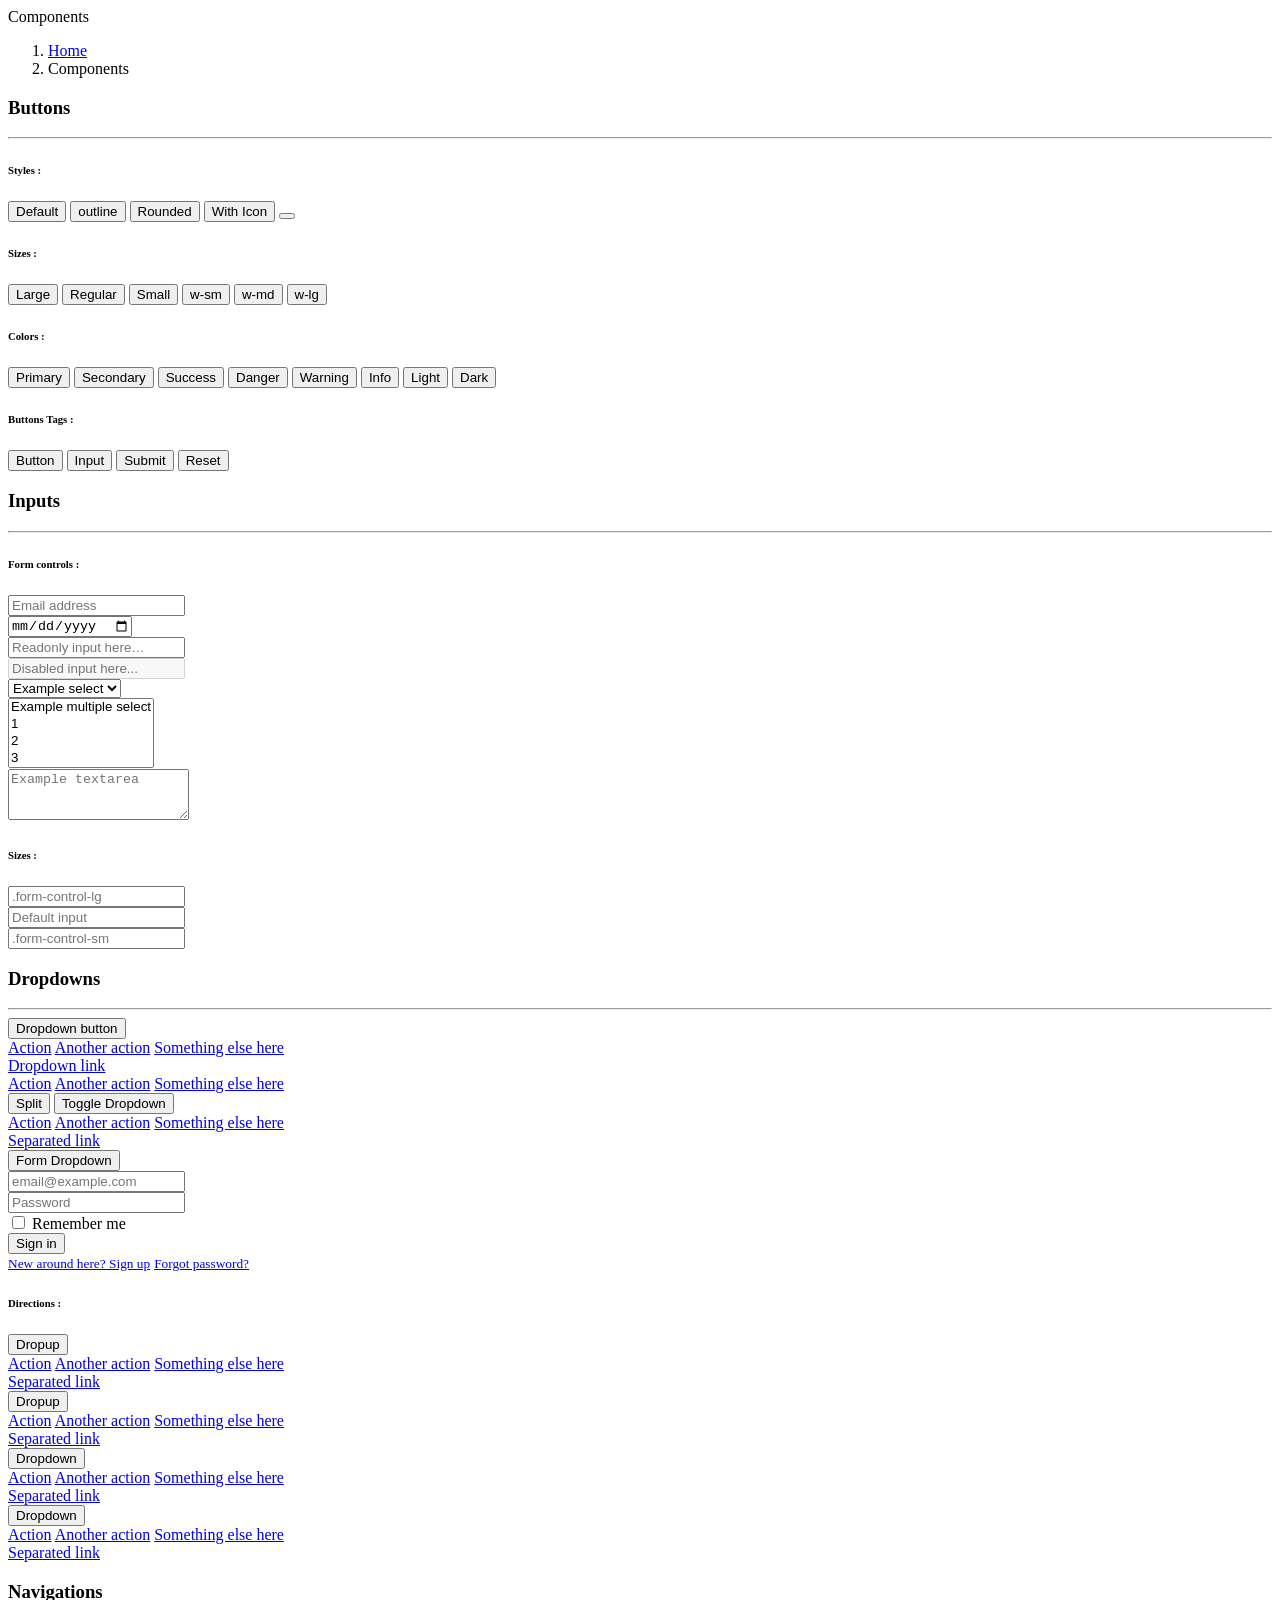
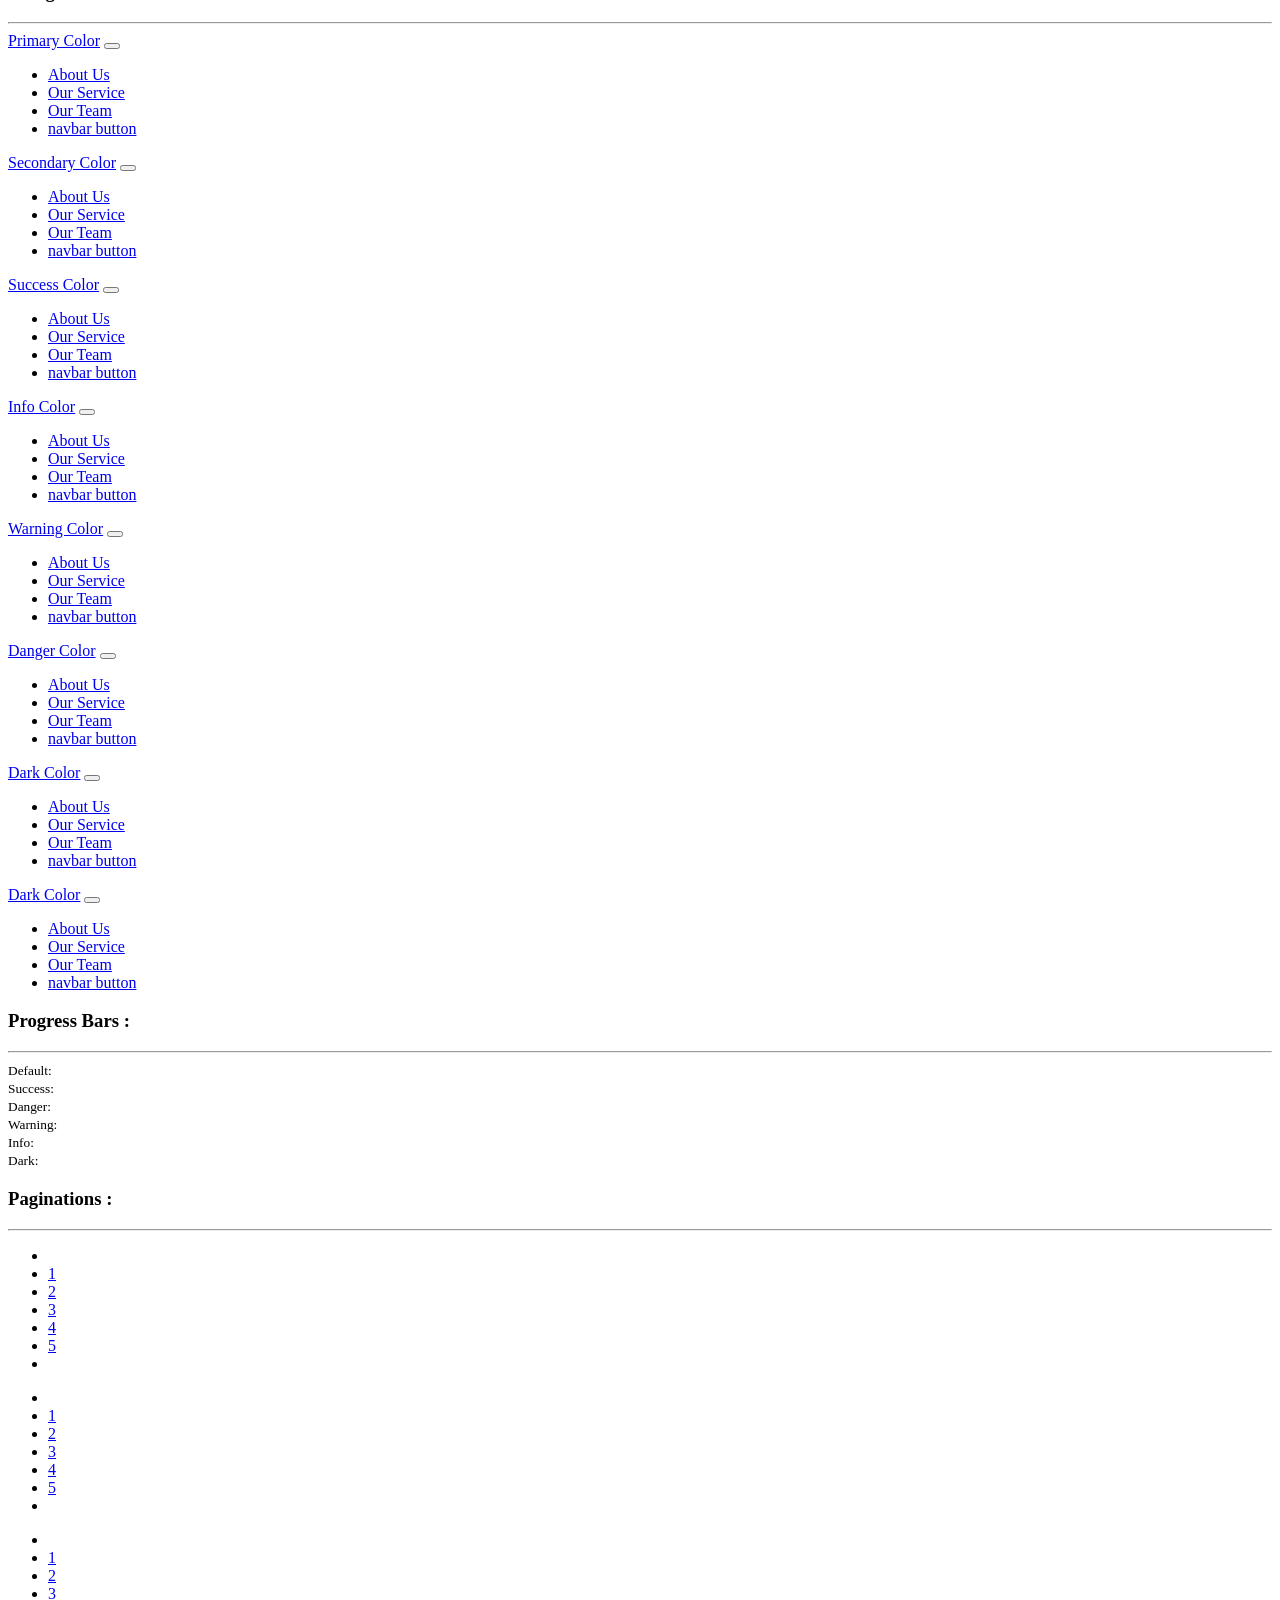
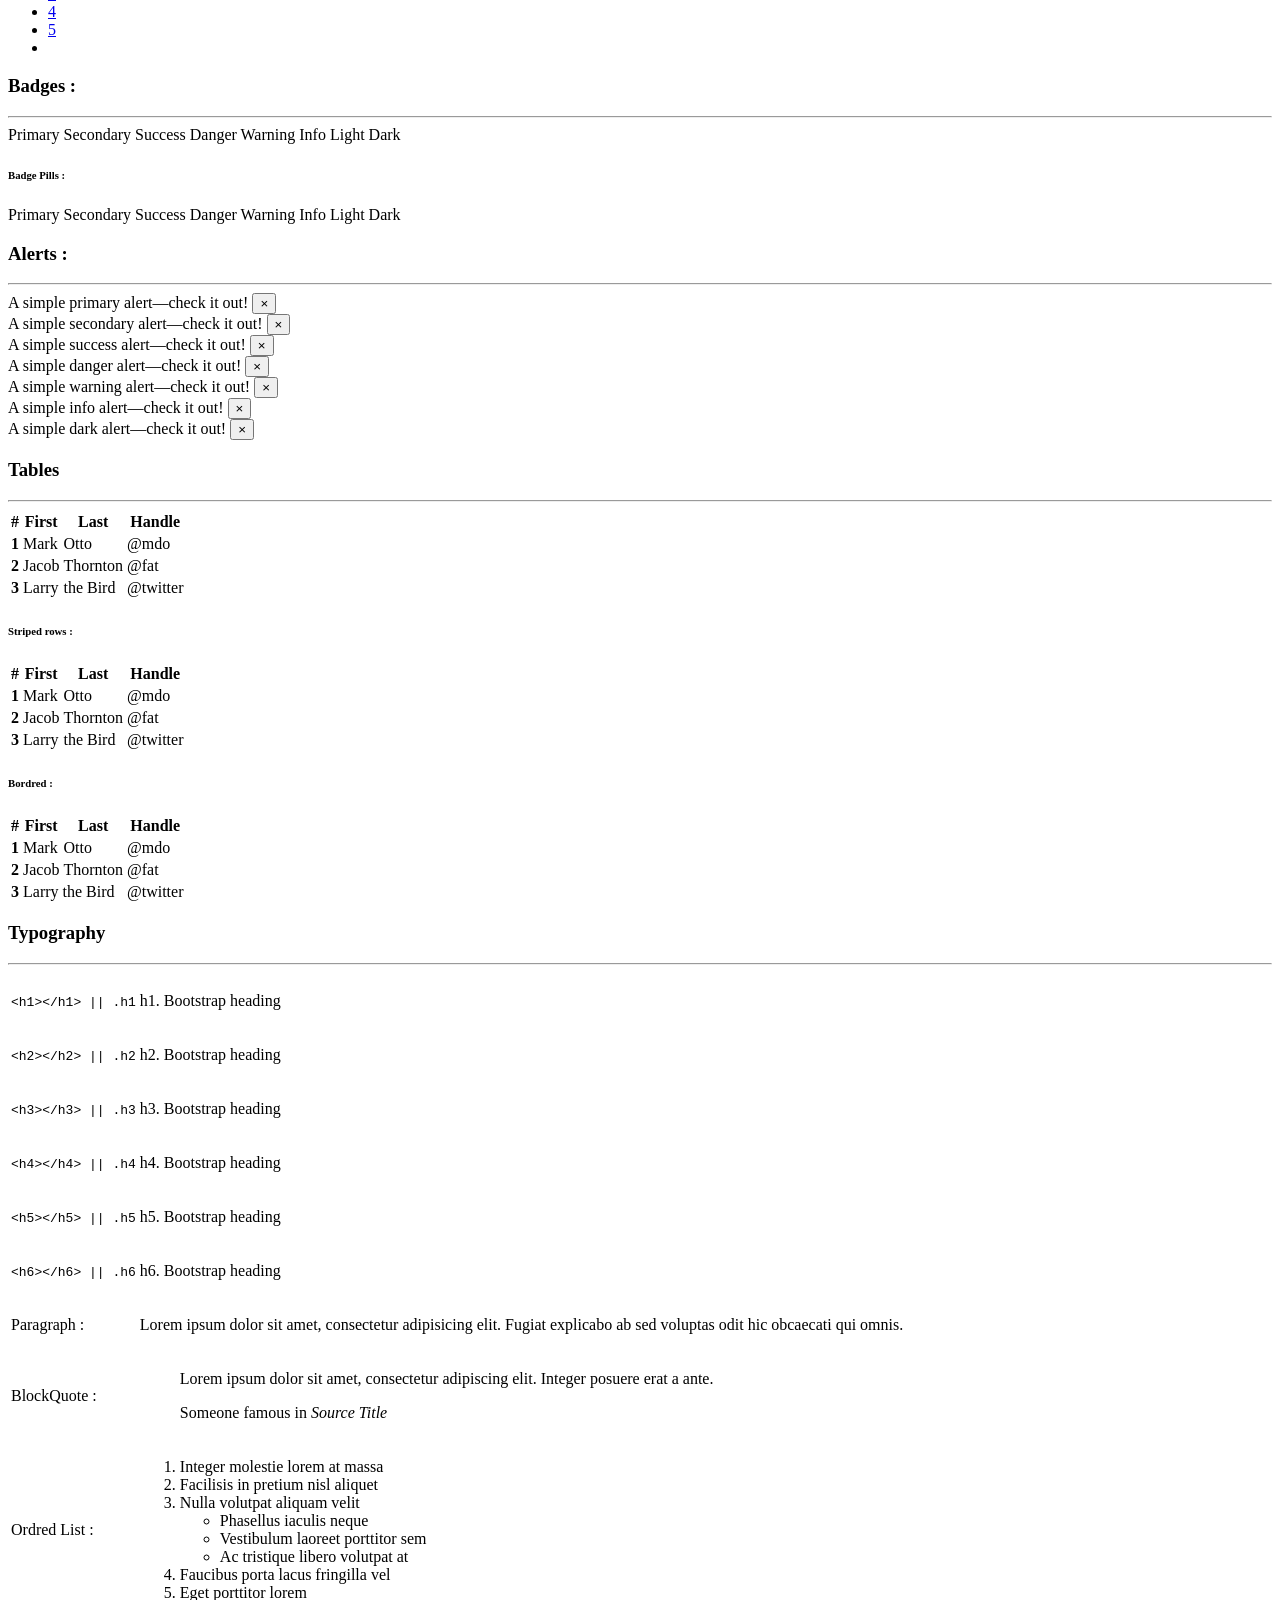
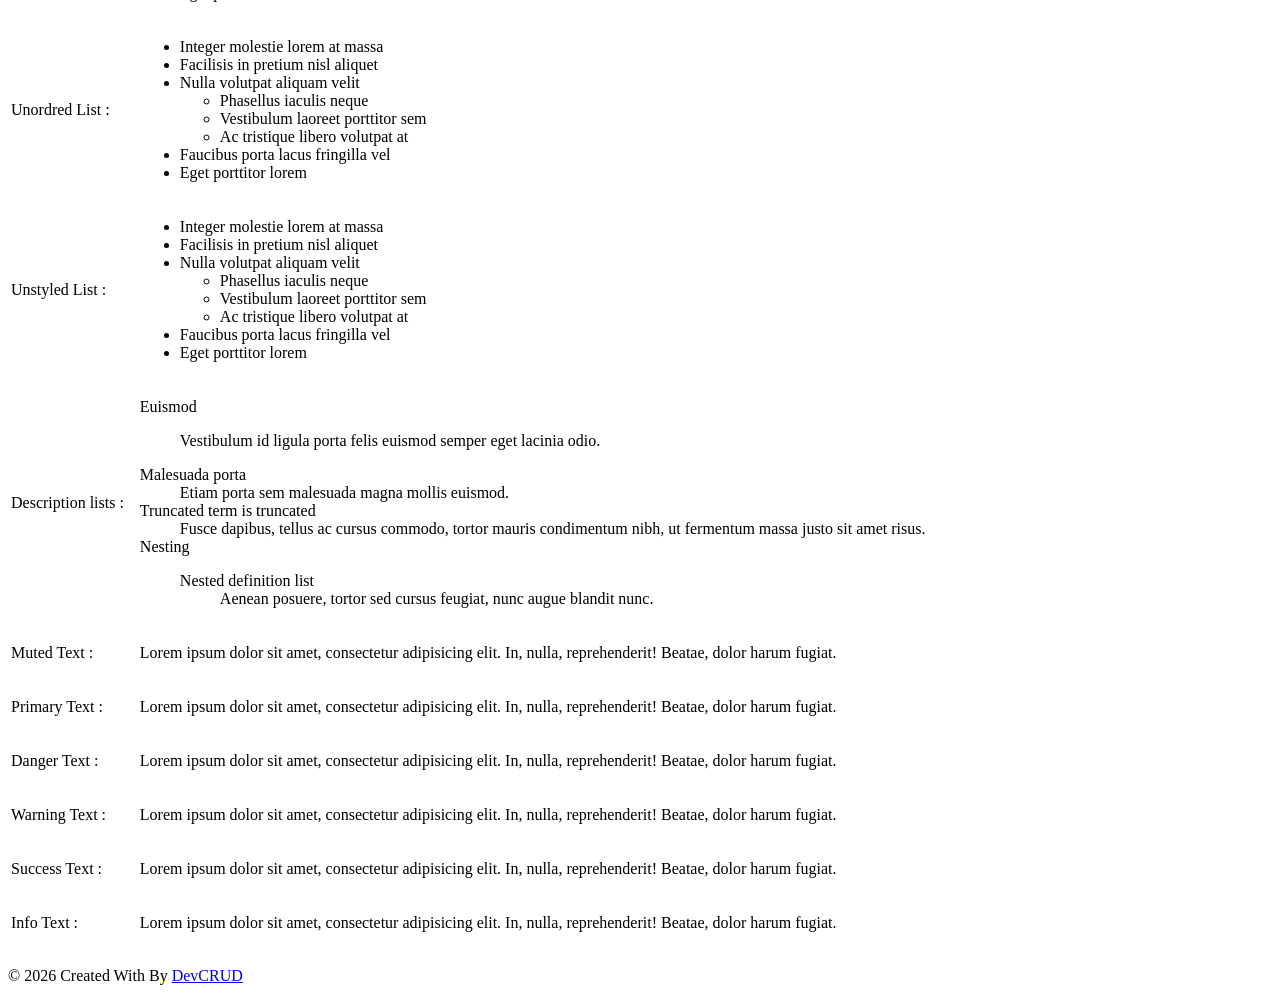
==== components.html @ 4029990a "Add files via upload" ====
<!DOCTYPE html>
<html lang="en">
<head>
   <meta charset="utf-8">
   <meta name="viewport" content="width=device-width, initial-scale=1, shrink-to-fit=no">
   <meta name="description" content="Start your development with JohnDoe landing page.">
   <meta name="author" content="Devcrud">
   <title>JohnDoe Landing page | Components</title>
   <link rel="icon" href="assets/imgs/favicon.png" type="image/png">
   <!-- font icons -->
   <link rel="stylesheet" href="assets/vendors/themify-icons/css/themify-icons.css">
   <!-- Bootstrap + Steller  -->
   <link rel="stylesheet" href="assets/css/johndoe.css">
</head>
<body>

   <!-- Page Header -->
   <header class="header header-mini"> 
      <div class="header-title">Components</div> 
      <nav aria-label="breadcrumb">
         <ol class="breadcrumb">
            <li class="breadcrumb-item"><a href="/">Home</a></li>
            <li class="breadcrumb-item active" aria-current="page">Components</li>
         </ol>
      </nav>
   </header> <!-- End Of Page Header -->

   <!-- main content -->
   <div class="container">

      <!-- Buttons -->
      <h3 class="mt-5">Buttons</h3>
      <hr>
      <h6 class="section-secondary-title">Styles :</h6>
      <button class="btn btn-primary">Default</button>
      <button class="btn btn-outline-primary">outline</button>
      <button class="btn btn-primary rounded">Rounded</button>
      <button class="btn btn-primary rounded"><i class="ti-thumb-up pr-1"></i> With Icon</button>
      <button class="btn btn-primary circle"><i class="ti-heart"></i></button>

      <h6 class="section-secondary-title mt-5">Sizes :</h6>
      <button class="btn btn-primary btn-lg">Large</button>
      <button class="btn btn-primary ">Regular</button>
      <button class="btn btn-primary btn-sm">Small</button>
      <button class="btn btn-primary w-sm ml-3">w-sm</button>
      <button class="btn btn-primary w-md">w-md</button>
      <button class="btn btn-primary w-lg">w-lg</button>

      <h6 class="section-secondary-title mt-5">Colors :</h6>          
      <button type="button" class="btn btn-primary">Primary</button>
      <button type="button" class="btn btn-secondary">Secondary</button>
      <button type="button" class="btn btn-success">Success</button>
      <button type="button" class="btn btn-danger">Danger</button>
      <button type="button" class="btn btn-warning">Warning</button>
      <button type="button" class="btn btn-info">Info</button>
      <button type="button" class="btn btn-light">Light</button>
      <button type="button" class="btn btn-dark">Dark</button>

      <h6 class="section-secondary-title mt-5">Buttons Tags :</h6>
      <button class="btn btn-primary" type="submit">Button</button>
      <input class="btn btn-primary" type="button" value="Input">
      <input class="btn btn-primary" type="submit" value="Submit">
      <input class="btn btn-primary" type="reset" value="Reset">
      
      <!-- devider -->
      <div class="py-5"></div>

      <!-- Inputs -->
      <h3>Inputs</h3>
      <hr>
      <div class="row mt-5">
         <div class="col-md-6">
            <h6 class="section-secondary-title">Form controls :</h6>        
            <div class="form-group">
               <input type="email" class="form-control" id="exampleFormControlInput1" placeholder="Email address">
            </div>
            <div class="form-group">
               <input type="date" class="form-control" id="exampleFormControlInput1" placeholder="Date">
            </div>
            <div class="form-group">
               <input class="form-control" type="text" placeholder="Readonly input here…" readonly>
            </div>
            <div class="form-group">
               <input class="form-control" id="disabledInput" type="text" placeholder="Disabled input here..." disabled>
            </div>
            <div class="form-group">
               <select class="form-control" id="exampleFormControlSelect1">
                  <option>Example select</option>
                  <option>1</option>
                  <option>2</option>
                  <option>3</option>
                  <option>4</option>
                  <option>5</option>
               </select>
            </div>
            <div class="form-group">
               <select multiple class="form-control" id="exampleFormControlSelect2">
                  <option>Example multiple select</option>
                  <option>1</option>
                  <option>2</option>
                  <option>3</option>
                  <option>4</option>
                  <option>5</option>
               </select>
            </div>
            <div class="form-group">
               <textarea class="form-control" id="exampleFormControlTextarea1" rows="3" placeholder="Example textarea"></textarea>
            </div>
         </div>
         <div class="col-md-6">
            <h6 class="section-secondary-title">Sizes :</h6>    
            <div class="form-group">
               <input class="form-control form-control-lg" type="text" placeholder=".form-control-lg">             
            </div>
            <div class="form-group">
               <input class="form-control" type="text" placeholder="Default input">
            </div>
            <div class="form-group">
               <input class="form-control form-control-sm" type="text" placeholder=".form-control-sm"> 
            </div>
         </div>
      </div> <!-- end of inputs -->   

      <!-- devider -->
      <div class="py-5"></div>             

      <!-- Dropdowns -->
      <h3 class="components-section-title font-weight-normal">Dropdowns</h3>
      <hr>
      <div class="dropdown d-inline-block">
         <button class="btn btn-outline-secondary dropdown-toggle" type="button" id="dropdownMenuButton" data-toggle="dropdown" aria-haspopup="true" aria-expanded="false">
         Dropdown button
         </button>
         <div class="dropdown-menu" aria-labelledby="dropdownMenuButton">
         <a class="dropdown-item" href="#">Action</a>
         <a class="dropdown-item" href="#">Another action</a>
         <a class="dropdown-item" href="#">Something else here</a>
         </div>
      </div>
      <div class="dropdown d-inline-block">
         <a class="btn btn-outline-secondary dropdown-toggle" href="#" role="button" id="dropdownMenuLink" data-toggle="dropdown" aria-haspopup="true" aria-expanded="false">
            Dropdown link
         </a>
         <div class="dropdown-menu" aria-labelledby="dropdownMenuLink">
            <a class="dropdown-item" href="#">Action</a>
            <a class="dropdown-item" href="#">Another action</a>
            <a class="dropdown-item" href="#">Something else here</a>
         </div>
      </div>
      <div class="btn-group">
         <button type="button" class="btn btn-outline-secondary">Split</button>
         <button type="button" class="btn btn-outline-secondary dropdown-toggle dropdown-toggle-split" data-toggle="dropdown" aria-haspopup="true" aria-expanded="false">
         <span class="sr-only">Toggle Dropdown</span>
         </button>
         <div class="dropdown-menu">
            <a class="dropdown-item" href="#">Action</a>
            <a class="dropdown-item" href="#">Another action</a>
            <a class="dropdown-item" href="#">Something else here</a>
            <div class="dropdown-divider"></div>
            <a class="dropdown-item" href="#">Separated link</a>
         </div>
      </div>
      <div class="btn-group">
         <button class="btn btn-outline-secondary dropdown-toggle" type="button" id="dropdownMenuButton" data-toggle="dropdown" aria-haspopup="true" aria-expanded="false">
            Form Dropdown
         </button>
         <div class="dropdown-menu form">
            <form class="px-4 py-3">
               <div class="form-group">
                  <input type="email" class="form-control" id="exampleDropdownFormEmail1" placeholder="email@example.com">
               </div>
               <div class="form-group">
                  <input type="password" class="form-control" id="exampleDropdownFormPassword1" placeholder="Password">
               </div>
               <div class="form-check mb-3">
                  <input type="checkbox" class="form-check-input" id="dropdownCheck">
                  <label class="form-check-label" for="dropdownCheck">
                     Remember me
                  </label>
               </div>
               <button type="submit" class="btn btn-primary btn-block">Sign in</button>
            </form>
            <div class="dropdown-divider"></div>
            <a class="dropdown-item" href="#"><small>New around here? Sign up</small></a>
            <a class="dropdown-item" href="#"><small>Forgot password?</small></a>
         </div>
      </div>       
      <h6 class="section-secondary-title mt-5">Directions :</h6>  
      <div class="btn-group dropup">
         <button type="button" class="btn btn-outline-secondary dropdown-toggle" data-toggle="dropdown" aria-haspopup="true" aria-expanded="false">
            Dropup
         </button>
         <div class="dropdown-menu">
            <a class="dropdown-item" href="#">Action</a>
            <a class="dropdown-item" href="#">Another action</a>
            <a class="dropdown-item" href="#">Something else here</a>
            <div class="dropdown-divider"></div>
            <a class="dropdown-item" href="#">Separated link</a>
         </div>
      </div>
      <div class="btn-group dropright">
         <button type="button" class="btn btn-outline-secondary dropdown-toggle" data-toggle="dropdown" aria-haspopup="true" aria-expanded="false">
            Dropup
         </button>
         <div class="dropdown-menu">
            <a class="dropdown-item" href="#">Action</a>
            <a class="dropdown-item" href="#">Another action</a>
            <a class="dropdown-item" href="#">Something else here</a>
            <div class="dropdown-divider"></div>
            <a class="dropdown-item" href="#">Separated link</a>
         </div>
      </div>
      <div class="btn-group">
         <button type="button" class="btn btn-outline-secondary dropdown-toggle" data-toggle="dropdown" aria-haspopup="true" aria-expanded="false">
            Dropdown
         </button>
         <div class="dropdown-menu">
            <a class="dropdown-item" href="#">Action</a>
            <a class="dropdown-item" href="#">Another action</a>
            <a class="dropdown-item" href="#">Something else here</a>
            <div class="dropdown-divider"></div>
            <a class="dropdown-item" href="#">Separated link</a>
         </div>
      </div>
      <div class="btn-group dropleft">
         <button type="button" class="btn btn-outline-secondary dropdown-toggle" data-toggle="dropdown" aria-haspopup="true" aria-expanded="false">
            Dropdown
         </button>
         <div class="dropdown-menu">
            <a class="dropdown-item" href="#">Action</a>
            <a class="dropdown-item" href="#">Another action</a>
            <a class="dropdown-item" href="#">Something else here</a>
            <div class="dropdown-divider"></div>
            <a class="dropdown-item" href="#">Separated link</a>
         </div>
      </div> <!-- end of Dropdowns -->  

      <!-- devider -->
      <div class="py-5"></div>   

      <!-- navbars -->
      <h3 class="components-section-title font-weight-normal mt-5">Navigations</h3>
      <hr>
      <nav class="navbar navbar-expand-sm navbar-dark bg-primary rounded shadow mb-3">
         <div class="container">
            <a class="navbar-brand" href="#">Primary Color</a>
            <button class="navbar-toggler ml-auto" type="button" data-toggle="collapse" data-target="#navbarSupportedContent" aria-controls="navbarSupportedContent" aria-expanded="false" aria-label="Toggle navigation">
            <span class="navbar-toggler-icon"></span>
            </button>
            <div class="collapse navbar-collapse" id="navbarSupportedContent">
               <ul class="navbar-nav ml-auto"> 
                  <li class="nav-item">
                     <a class="nav-link" href="#about">About Us</a>
                  </li>
                  <li class="nav-item">
                     <a class="nav-link" href="#service">Our Service</a>
                  </li>
                  <li class="nav-item">
                     <a class="nav-link" href="#team">Our Team</a>
                  </li>
                  <li class="nav-item">
                     <a href="#book-table" class="ml-4 mt-1 btn btn-light btn-sm">navbar button</a>
                  </li>
               </ul>                       
            </div>
         </div>
      </nav>
      <nav class="navbar navbar-expand-sm navbar-dark bg-secondary rounded shadow mb-3">
         <div class="container">
            <a class="navbar-brand" href="#">Secondary Color</a>
            <button class="navbar-toggler ml-auto" type="button" data-toggle="collapse" data-target="#navbarSupportedContent" aria-controls="navbarSupportedContent" aria-expanded="false" aria-label="Toggle navigation">
            <span class="navbar-toggler-icon"></span>
            </button>
            <div class="collapse navbar-collapse" id="navbarSupportedContent">
               <ul class="navbar-nav ml-auto"> 
                  <li class="nav-item">
                     <a class="nav-link" href="#about">About Us</a>
                  </li>
                  <li class="nav-item">
                     <a class="nav-link" href="#service">Our Service</a>
                  </li>
                  <li class="nav-item">
                     <a class="nav-link" href="#team">Our Team</a>
                  </li>
                  <li class="nav-item">
                     <a href="#book-table" class="ml-4 mt-1 btn btn-light btn-sm">navbar button</a>
                  </li>
               </ul>                       
            </div>
         </div>
      </nav>
      <nav class="navbar navbar-expand-sm navbar-dark bg-success rounded shadow mb-3">
         <div class="container">
            <a class="navbar-brand" href="#">Success Color</a>
            <button class="navbar-toggler ml-auto" type="button" data-toggle="collapse" data-target="#navbarSupportedContent" aria-controls="navbarSupportedContent" aria-expanded="false" aria-label="Toggle navigation">
            <span class="navbar-toggler-icon"></span>
            </button>
            <div class="collapse navbar-collapse" id="navbarSupportedContent">
               <ul class="navbar-nav ml-auto"> 
                  <li class="nav-item">
                     <a class="nav-link" href="#about">About Us</a>
                  </li>
                  <li class="nav-item">
                     <a class="nav-link" href="#service">Our Service</a>
                  </li>
                  <li class="nav-item">
                     <a class="nav-link" href="#team">Our Team</a>
                  </li>
                  <li class="nav-item">
                     <a href="#book-table" class="ml-4 mt-1 btn btn-light btn-sm">navbar button</a>
                  </li>
               </ul>                       
            </div>
         </div>
      </nav>
      <nav class="navbar navbar-expand-sm navbar-dark bg-info rounded shadow mb-3">
         <div class="container">
            <a class="navbar-brand" href="#">Info Color</a>
            <button class="navbar-toggler ml-auto" type="button" data-toggle="collapse" data-target="#navbarSupportedContent" aria-controls="navbarSupportedContent" aria-expanded="false" aria-label="Toggle navigation">
            <span class="navbar-toggler-icon"></span>
            </button>
            <div class="collapse navbar-collapse" id="navbarSupportedContent">
               <ul class="navbar-nav ml-auto"> 
                  <li class="nav-item">
                     <a class="nav-link" href="#about">About Us</a>
                  </li>
                  <li class="nav-item">
                     <a class="nav-link" href="#service">Our Service</a>
                  </li>
                  <li class="nav-item">
                     <a class="nav-link" href="#team">Our Team</a>
                  </li>
                  <li class="nav-item">
                     <a href="#book-table" class="ml-4 mt-1 btn btn-light btn-sm">navbar button</a>
                  </li>
               </ul>                       
            </div>
         </div>
      </nav>
      <nav class="navbar navbar-expand-sm navbar-dark bg-warning rounded shadow mb-3">
         <div class="container">
            <a class="navbar-brand" href="#">Warning Color</a>
            <button class="navbar-toggler ml-auto" type="button" data-toggle="collapse" data-target="#navbarSupportedContent" aria-controls="navbarSupportedContent" aria-expanded="false" aria-label="Toggle navigation">
            <span class="navbar-toggler-icon"></span>
            </button>
            <div class="collapse navbar-collapse" id="navbarSupportedContent">
               <ul class="navbar-nav ml-auto"> 
                  <li class="nav-item">
                     <a class="nav-link" href="#about">About Us</a>
                  </li>
                  <li class="nav-item">
                     <a class="nav-link" href="#service">Our Service</a>
                  </li>
                  <li class="nav-item">
                     <a class="nav-link" href="#team">Our Team</a>
                  </li>
                  <li class="nav-item">
                     <a href="#book-table" class="ml-4 mt-1 btn btn-light btn-sm">navbar button</a>
                  </li>
               </ul>                       
            </div>
         </div>
      </nav>
      <nav class="navbar navbar-expand-sm navbar-dark bg-danger rounded shadow mb-3">
         <div class="container">
            <a class="navbar-brand" href="#">Danger Color</a>
            <button class="navbar-toggler ml-auto" type="button" data-toggle="collapse" data-target="#navbarSupportedContent" aria-controls="navbarSupportedContent" aria-expanded="false" aria-label="Toggle navigation">
            <span class="navbar-toggler-icon"></span>
            </button>
            <div class="collapse navbar-collapse" id="navbarSupportedContent">
               <ul class="navbar-nav ml-auto"> 
                  <li class="nav-item">
                     <a class="nav-link" href="#about">About Us</a>
                  </li>
                  <li class="nav-item">
                     <a class="nav-link" href="#service">Our Service</a>
                  </li>
                  <li class="nav-item">
                     <a class="nav-link" href="#team">Our Team</a>
                  </li>
                  <li class="nav-item">
                     <a href="#book-table" class="ml-4 mt-1 btn btn-light btn-sm">navbar button</a>
                  </li>
               </ul>                       
            </div>
         </div>
      </nav>
      <nav class="navbar navbar-expand-sm navbar-dark bg-dark rounded shadow mb-3">
         <div class="container">
            <a class="navbar-brand" href="#">Dark Color</a>
            <button class="navbar-toggler ml-auto" type="button" data-toggle="collapse" data-target="#navbarSupportedContent" aria-controls="navbarSupportedContent" aria-expanded="false" aria-label="Toggle navigation">
            <span class="navbar-toggler-icon"></span>
            </button>
            <div class="collapse navbar-collapse" id="navbarSupportedContent">
               <ul class="navbar-nav ml-auto"> 
                  <li class="nav-item">
                     <a class="nav-link" href="#about">About Us</a>
                  </li>
                  <li class="nav-item">
                     <a class="nav-link" href="#service">Our Service</a>
                  </li>
                  <li class="nav-item">
                     <a class="nav-link" href="#team">Our Team</a>
                  </li>
                  <li class="nav-item">
                     <a href="#book-table" class="ml-4 mt-1 btn btn-primary btn-sm">navbar button</a>
                  </li>
               </ul>                       
            </div>
         </div>
      </nav>
      <nav class="navbar navbar-expand-sm navbar-light bg-light rounded shadow mb-3">
         <div class="container">
            <a class="navbar-brand" href="#">Dark Color</a>
            <button class="navbar-toggler ml-auto" type="button" data-toggle="collapse" data-target="#navbarSupportedContent" aria-controls="navbarSupportedContent" aria-expanded="false" aria-label="Toggle navigation">
            <span class="navbar-toggler-icon"></span>
            </button>
            <div class="collapse navbar-collapse" id="navbarSupportedContent">
               <ul class="navbar-nav ml-auto"> 
                  <li class="nav-item">
                     <a class="nav-link" href="#about">About Us</a>
                  </li>
                  <li class="nav-item">
                     <a class="nav-link" href="#service">Our Service</a>
                  </li>
                  <li class="nav-item">
                     <a class="nav-link" href="#team">Our Team</a>
                  </li>
                  <li class="nav-item">
                     <a href="#book-table" class="ml-4 mt-1 btn btn-dark btn-sm">navbar button</a>
                  </li>
               </ul>                       
            </div>
         </div>
      </nav>
      <!-- End of navbars -->

      <!-- devider -->
      <div class="py-5"></div>   
      
      <!-- progress bars -->
      <div class="row justify-content-between">
         <div class="col-md-5">
            <h3 class="components-section-title font-weight-normal mt-5">Progress Bars :</h3>
            <hr>
            <small>Default: </small>
            <div class="progress mt-2 mb-3">
               <div class="progress-bar" role="progressbar" style="width: 90%" aria-valuenow="25" aria-valuemin="0" aria-valuemax="100"></div>
            </div>
            <small>Success:</small>
            <div class="progress mt-2 mb-3">
               <div class="progress-bar bg-success" role="progressbar" style="width: 90%" aria-valuenow="25" aria-valuemin="0" aria-valuemax="100"></div>
            </div>
            <small>Danger:</small>
            <div class="progress mt-2 mb-3">
               <div class="progress-bar bg-danger" role="progressbar" style="width: 90%" aria-valuenow="25" aria-valuemin="0" aria-valuemax="100"></div>
            </div>
            <small>Warning:</small>
            <div class="progress mt-2 mb-3">
               <div class="progress-bar bg-warning" role="progressbar" style="width: 90%" aria-valuenow="25" aria-valuemin="0" aria-valuemax="100"></div>
            </div>
            <small>Info:</small>
            <div class="progress mt-2 mb-3">
               <div class="progress-bar bg-info" role="progressbar" style="width: 90%" aria-valuenow="25" aria-valuemin="0" aria-valuemax="100"></div>
            </div>
            <small>Dark:</small>
            <div class="progress mt-2 mb-3">
               <div class="progress-bar bg-dark" role="progressbar" style="width: 90%" aria-valuenow="25" aria-valuemin="0" aria-valuemax="100"></div>
            </div>
         </div>
         <div class="col-md-6">
            <h3 class="components-section-title font-weight-normal mt-5">Paginations :</h3>
            <hr>
            <nav aria-label="Page navigation example">
               <ul class="pagination pagination-sm">
                  <li class="page-item"><a class="page-link" href="#"><i class="ti-angle-double-left"></i></a></li>
                  <li class="page-item"><a class="page-link" href="#">1</a></li>
                  <li class="page-item"><a class="page-link" href="#">2</a></li>
                  <li class="page-item active"><a class="page-link" href="#">3</a></li>
                  <li class="page-item"><a class="page-link" href="#">4</a></li>
                  <li class="page-item"><a class="page-link" href="#">5</a></li>
                  <li class="page-item"><a class="page-link" href="#"><i class="ti-angle-double-right"></i></a></li>
               </ul>
            </nav>
            <nav aria-label="Page navigation example">
               <ul class="pagination">
               <li class="page-item"><a class="page-link" href="#"><i class="ti-angle-double-left"></i></a></li>
                  <li class="page-item"><a class="page-link" href="#">1</a></li>
                  <li class="page-item"><a class="page-link" href="#">2</a></li>
                  <li class="page-item active"><a class="page-link" href="#">3</a></li>
                  <li class="page-item"><a class="page-link" href="#">4</a></li>
                  <li class="page-item"><a class="page-link" href="#">5</a></li>
                  <li class="page-item"><a class="page-link" href="#"><i class="ti-angle-double-right"></i></a></li>
               </ul>
            </nav>
            <nav aria-label="Page navigation example">
               <ul class="pagination pagination-lg">
                  <li class="page-item"><a class="page-link" href="#"><i class="ti-angle-double-left"></i></a></li>
                  <li class="page-item"><a class="page-link" href="#">1</a></li>
                  <li class="page-item"><a class="page-link" href="#">2</a></li>
                  <li class="page-item active"><a class="page-link" href="#">3</a></li>
                  <li class="page-item"><a class="page-link" href="#">4</a></li>
                  <li class="page-item"><a class="page-link" href="#">5</a></li>
                  <li class="page-item"><a class="page-link" href="#"><i class="ti-angle-double-right"></i></a></li>
               </ul>
            </nav>

            <!-- Badges -->
            <h3 class="components-section-title font-weight-normal mt-5">Badges :</h3>
            <hr>
            <span class="badge badge-primary">Primary</span>
            <span class="badge badge-secondary">Secondary</span>
            <span class="badge badge-success">Success</span>
            <span class="badge badge-danger">Danger</span>
            <span class="badge badge-warning">Warning</span>
            <span class="badge badge-info">Info</span>
            <span class="badge badge-light">Light</span>
            <span class="badge badge-dark">Dark</span>
            <h6 class="section-secondary-title mt-4 mb-2">Badge Pills :</h6>
            <span class="badge badge-pill badge-primary">Primary</span>
            <span class="badge badge-pill badge-secondary">Secondary</span>
            <span class="badge badge-pill badge-success">Success</span>
            <span class="badge badge-pill badge-danger">Danger</span>
            <span class="badge badge-pill badge-warning">Warning</span>
            <span class="badge badge-pill badge-info">Info</span>
            <span class="badge badge-pill badge-light">Light</span>
            <span class="badge badge-pill badge-dark">Dark</span>
         </div>
      </div> <!-- End of Progress bars -->

      <!-- devider -->
      <div class="py-5"></div>  

      <!-- Alerts -->
      <h3 class="components-section-title font-weight-normal mt-5">Alerts :</h3>
      <hr>
      <div class="alert alert-primary alert-dismissible fade show" role="alert">
         A simple primary alert—check it out!
         <button type="button" class="close" data-dismiss="alert" aria-label="Close">
            <span aria-hidden="true">&times;</span>
         </button>
      </div>
      <div class="alert alert-secondary alert-dismissible fade show" role="alert">
         A simple secondary alert—check it out!
         <button type="button" class="close" data-dismiss="alert" aria-label="Close">
            <span aria-hidden="true">&times;</span>
         </button>
      </div>
      <div class="alert alert-success alert-dismissible fade show" role="alert">
         A simple success alert—check it out!
         <button type="button" class="close" data-dismiss="alert" aria-label="Close">
            <span aria-hidden="true">&times;</span>
         </button>
      </div>
      <div class="alert alert-danger alert-dismissible fade show" role="alert">
         A simple danger alert—check it out!
         <button type="button" class="close" data-dismiss="alert" aria-label="Close">
            <span aria-hidden="true">&times;</span>
         </button>
      </div>
      <div class="alert alert-warning alert-dismissible fade show" role="alert">
         A simple warning alert—check it out!
         <button type="button" class="close" data-dismiss="alert" aria-label="Close">
            <span aria-hidden="true">&times;</span>
         </button>
      </div>
      <div class="alert alert-info alert-dismissible fade show" role="alert">
         A simple info alert—check it out!
         <button type="button" class="close" data-dismiss="alert" aria-label="Close">
            <span aria-hidden="true">&times;</span>
         </button>
      </div>
      <div class="alert alert-dark alert-dismissible fade show" role="alert">
         A simple dark alert—check it out!
         <button type="button" class="close" data-dismiss="alert" aria-label="Close">
            <span aria-hidden="true">&times;</span>
         </button>
      </div>
      <!-- end of alerts -->

      <!-- devider -->
      <div class="py-5"></div> 
   
      <!-- tables -->
      <h3 class="components-section-title">Tables</h3>
      <hr>
      <table class="table">
         <thead>
            <tr>
               <th scope="col">#</th>
               <th scope="col">First</th>
               <th scope="col">Last</th>
               <th scope="col">Handle</th>
            </tr>
         </thead>
         <tbody>
            <tr>
               <th scope="row">1</th>
               <td>Mark</td>
               <td>Otto</td>
               <td>@mdo</td>
            </tr>
            <tr>
               <th scope="row">2</th>
               <td>Jacob</td>
               <td>Thornton</td>
               <td>@fat</td>
            </tr>
            <tr>
               <th scope="row">3</th>
               <td>Larry</td>
               <td>the Bird</td>
               <td>@twitter</td>
            </tr>
         </tbody>
      </table>

      <h6 class="section-secondary-title mt-5">Striped rows :</h6>
      <table class="table table-striped">
         <thead>
            <tr>
               <th scope="col">#</th>
               <th scope="col">First</th>
               <th scope="col">Last</th>
               <th scope="col">Handle</th>
            </tr>
         </thead>
         <tbody>
            <tr>
               <th scope="row">1</th>
               <td>Mark</td>
               <td>Otto</td>
               <td>@mdo</td>
            </tr>
            <tr>
               <th scope="row">2</th>
               <td>Jacob</td>
               <td>Thornton</td>
               <td>@fat</td>
            </tr>
            <tr>
               <th scope="row">3</th>
               <td>Larry</td>
               <td>the Bird</td>
               <td>@twitter</td>
            </tr>
         </tbody>
      </table>

      <h6 class="section-secondary-title mt-5">Bordred :</h6>
      <table class="table table-bordered">
         <thead>
            <tr>
               <th scope="col">#</th>
               <th scope="col">First</th>
               <th scope="col">Last</th>
               <th scope="col">Handle</th>
            </tr>
         </thead>
         <tbody>
            <tr>
               <th scope="row">1</th>
               <td>Mark</td>
               <td>Otto</td>
               <td>@mdo</td>
            </tr>
            <tr>
               <th scope="row">2</th>
               <td>Jacob</td>
               <td>Thornton</td>
               <td>@fat</td>
            </tr>
            <tr>
               <th scope="row">3</th>
               <td colspan="2">Larry the Bird</td>
               <td>@twitter</td>
            </tr>
         </tbody>
      </table>
      <!-- end of tables -->

      <!-- devider -->
      <div class="py-5"></div> 

      <!-- typography -->
      <h3 class="components-section-title">Typography</h3>
      <hr>
     
      <table class="table table-borderless v-align-center">
         <tbody>
            <tr>
               <td>
                  <p><code class="highlighter-rouge">&lt;h1&gt;&lt;/h1&gt; || .h1</code></p>
               </td>
               <td class="w-75"><span class="h1">h1. Bootstrap heading</span></td>
            </tr>
            <tr>
               <td>
                  <p><code class="highlighter-rouge">&lt;h2&gt;&lt;/h2&gt; || .h2</code></p>
               </td>
               <td><span class="h2">h2. Bootstrap heading</span></td>
            </tr>
            <tr>
               <td>
                  <p><code class="highlighter-rouge">&lt;h3&gt;&lt;/h3&gt; || .h3</code></p>
               </td>
               <td><span class="h3">h3. Bootstrap heading</span></td>
            </tr>
            <tr>
               <td>
                  <p><code class="highlighter-rouge">&lt;h4&gt;&lt;/h4&gt; || .h4</code></p>
               </td>
               <td><span class="h4">h4. Bootstrap heading</span></td>
            </tr>
            <tr>
               <td>
                  <p><code class="highlighter-rouge">&lt;h5&gt;&lt;/h5&gt; || .h5</code></p>
               </td>
               <td><span class="h5">h5. Bootstrap heading</span></td>
            </tr>
            <tr>
               <td>
                  <p><code class="highlighter-rouge">&lt;h6&gt;&lt;/h6&gt; || .h6</code></p>
               </td>
               <td><span class="h6">h6. Bootstrap heading</span></td>
            </tr>
            <tr>
               <td>
                  <p class="font-weight-bold text-muted">Paragraph :</p>
               </td>
               <td><p>Lorem ipsum dolor sit amet, consectetur adipisicing elit. Fugiat explicabo ab sed voluptas odit hic obcaecati qui omnis.</p></td>
            </tr>
            <tr>
               <td>
                  <p class="font-weight-bold text-muted">BlockQuote :</p>
               </td>
               <td>
                  <blockquote class="blockquote">
                     <p class="mb-0">Lorem ipsum dolor sit amet, consectetur adipiscing elit. Integer posuere erat a ante.</p>
                     <footer class="blockquote-footer">Someone famous in <cite title="Source Title">Source Title</cite></footer>
                  </blockquote>
               </td>
            </tr>

            
            <tr>
               <td><p class="font-weight-bold text-muted">Ordred List :</p></td>
               <td>
                  <ol>
                     <li>Integer molestie lorem at massa</li>
                     <li>Facilisis in pretium nisl aliquet</li>
                     <li>Nulla volutpat aliquam velit
                        <ul>
                           <li>Phasellus iaculis neque</li>
                           <li>Vestibulum laoreet porttitor sem</li>
                           <li>Ac tristique libero volutpat at</li>
                        </ul>
                     </li>
                     <li>Faucibus porta lacus fringilla vel</li>
                     <li>Eget porttitor lorem</li>
                  </ol>
               </td>
            </tr>
            <tr>
               <td><p class="font-weight-bold text-muted">Unordred List :</p></td>
               <td>
                  <ul >
                     <li>Integer molestie lorem at massa</li>
                     <li>Facilisis in pretium nisl aliquet</li>
                     <li>Nulla volutpat aliquam velit
                        <ul>
                           <li>Phasellus iaculis neque</li>
                           <li>Vestibulum laoreet porttitor sem</li>
                           <li>Ac tristique libero volutpat at</li>
                        </ul>
                     </li>
                     <li>Faucibus porta lacus fringilla vel</li>
                     <li>Eget porttitor lorem</li>
                  </ul>
               </td>
            </tr>
            <tr>
               <td><p class="font-weight-bold text-muted">Unstyled List :</p></td>
               <td>
                  <ul class="list-unstyled">
                     <li>Integer molestie lorem at massa</li>
                     <li>Facilisis in pretium nisl aliquet</li>
                     <li>Nulla volutpat aliquam velit
                        <ul>
                           <li>Phasellus iaculis neque</li>
                           <li>Vestibulum laoreet porttitor sem</li>
                           <li>Ac tristique libero volutpat at</li>
                        </ul>
                     </li>
                     <li>Faucibus porta lacus fringilla vel</li>
                     <li>Eget porttitor lorem</li>
                  </ul>
               </td>
            </tr>
            <tr>
               <td class="font-weight-bold text-muted">Description lists : </td>
               <td>
                  <dl class="row">
                     <dt class="col-sm-3">Euismod</dt>
                     <dd class="col-sm-9">
                        <p>Vestibulum id ligula porta felis euismod semper eget lacinia odio.</p>
                     </dd>

                     <dt class="col-sm-3">Malesuada porta</dt>
                     <dd class="col-sm-9">Etiam porta sem malesuada magna mollis euismod.</dd>

                     <dt class="col-sm-3 text-truncate">Truncated term is truncated</dt>
                     <dd class="col-sm-9">Fusce dapibus, tellus ac cursus commodo, tortor mauris condimentum nibh, ut fermentum massa justo sit amet risus.</dd>

                     <dt class="col-sm-3">Nesting</dt>
                     <dd class="col-sm-9">
                        <dl class="row">
                           <dt class="col-sm-4">Nested definition list</dt>
                           <dd class="col-sm-8">Aenean posuere, tortor sed cursus feugiat, nunc augue blandit nunc.</dd>
                        </dl>
                     </dd>
                  </dl>
               </td>
            </tr>
            <tr>
               <td>
                  <p class="font-weight-bold text-muted">Muted Text :</p>
               </td>
               <td>
                  <p class="text-muted">Lorem ipsum dolor sit amet, consectetur adipisicing elit. In, nulla, reprehenderit! Beatae, dolor harum fugiat.</p>
               </td>
            </tr>
            <tr>
               <td>
                  <p class="font-weight-bold text-muted">Primary Text :</p>
               </td>
               <td>
                  <p class="text-primary">Lorem ipsum dolor sit amet, consectetur adipisicing elit. In, nulla, reprehenderit! Beatae, dolor harum fugiat.</p>
               </td>
            </tr>
            <tr>
               <td>
                  <p class="font-weight-bold text-muted">Danger Text :</p>
               </td>
               <td>
                  <p class="text-danger">Lorem ipsum dolor sit amet, consectetur adipisicing elit. In, nulla, reprehenderit! Beatae, dolor harum fugiat.</p>
               </td>
            </tr>
            <tr>
               <td>
                  <p class="font-weight-bold text-muted">Warning Text :</p>
               </td>
               <td>
                  <p class="text-warning">Lorem ipsum dolor sit amet, consectetur adipisicing elit. In, nulla, reprehenderit! Beatae, dolor harum fugiat.</p>
               </td>
            </tr>
            <tr>
               <td>
                  <p class="font-weight-bold text-muted">Success Text :</p>
               </td>
               <td>
                  <p class="text-success">Lorem ipsum dolor sit amet, consectetur adipisicing elit. In, nulla, reprehenderit! Beatae, dolor harum fugiat.</p>
               </td>
            </tr>
            <tr>
               <td>
                  <p class="font-weight-bold text-muted">Info Text :</p>
               </td>
               <td>
                  <p class="text-info">Lorem ipsum dolor sit amet, consectetur adipisicing elit. In, nulla, reprehenderit! Beatae, dolor harum fugiat.</p>
               </td>
            </tr>
         </tbody>
      </table>
   </div>
   <!-- end of typography -->

   <!-- Page Footer -->
   <footer class="footer py-3">
        <div class="container">
            <p class="small mb-0 text-light">
                &copy; <script>document.write(new Date().getFullYear())</script> Created With <i class="ti-heart text-danger"></i> By <a href="http://devcrud.com" target="_blank"><span class="text-danger" title="Bootstrap 4 Themes and Dashboards">DevCRUD</span></a> 
            </p>
        </div>
    </footer>
   <!-- End of Page Footer -->  
   
   <!-- core  -->
   <script src="assets/vendors/jquery/jquery-3.4.1.js"></script>
   <script src="assets/vendors/bootstrap/bootstrap.bundle.js"></script>

</body>
</html>
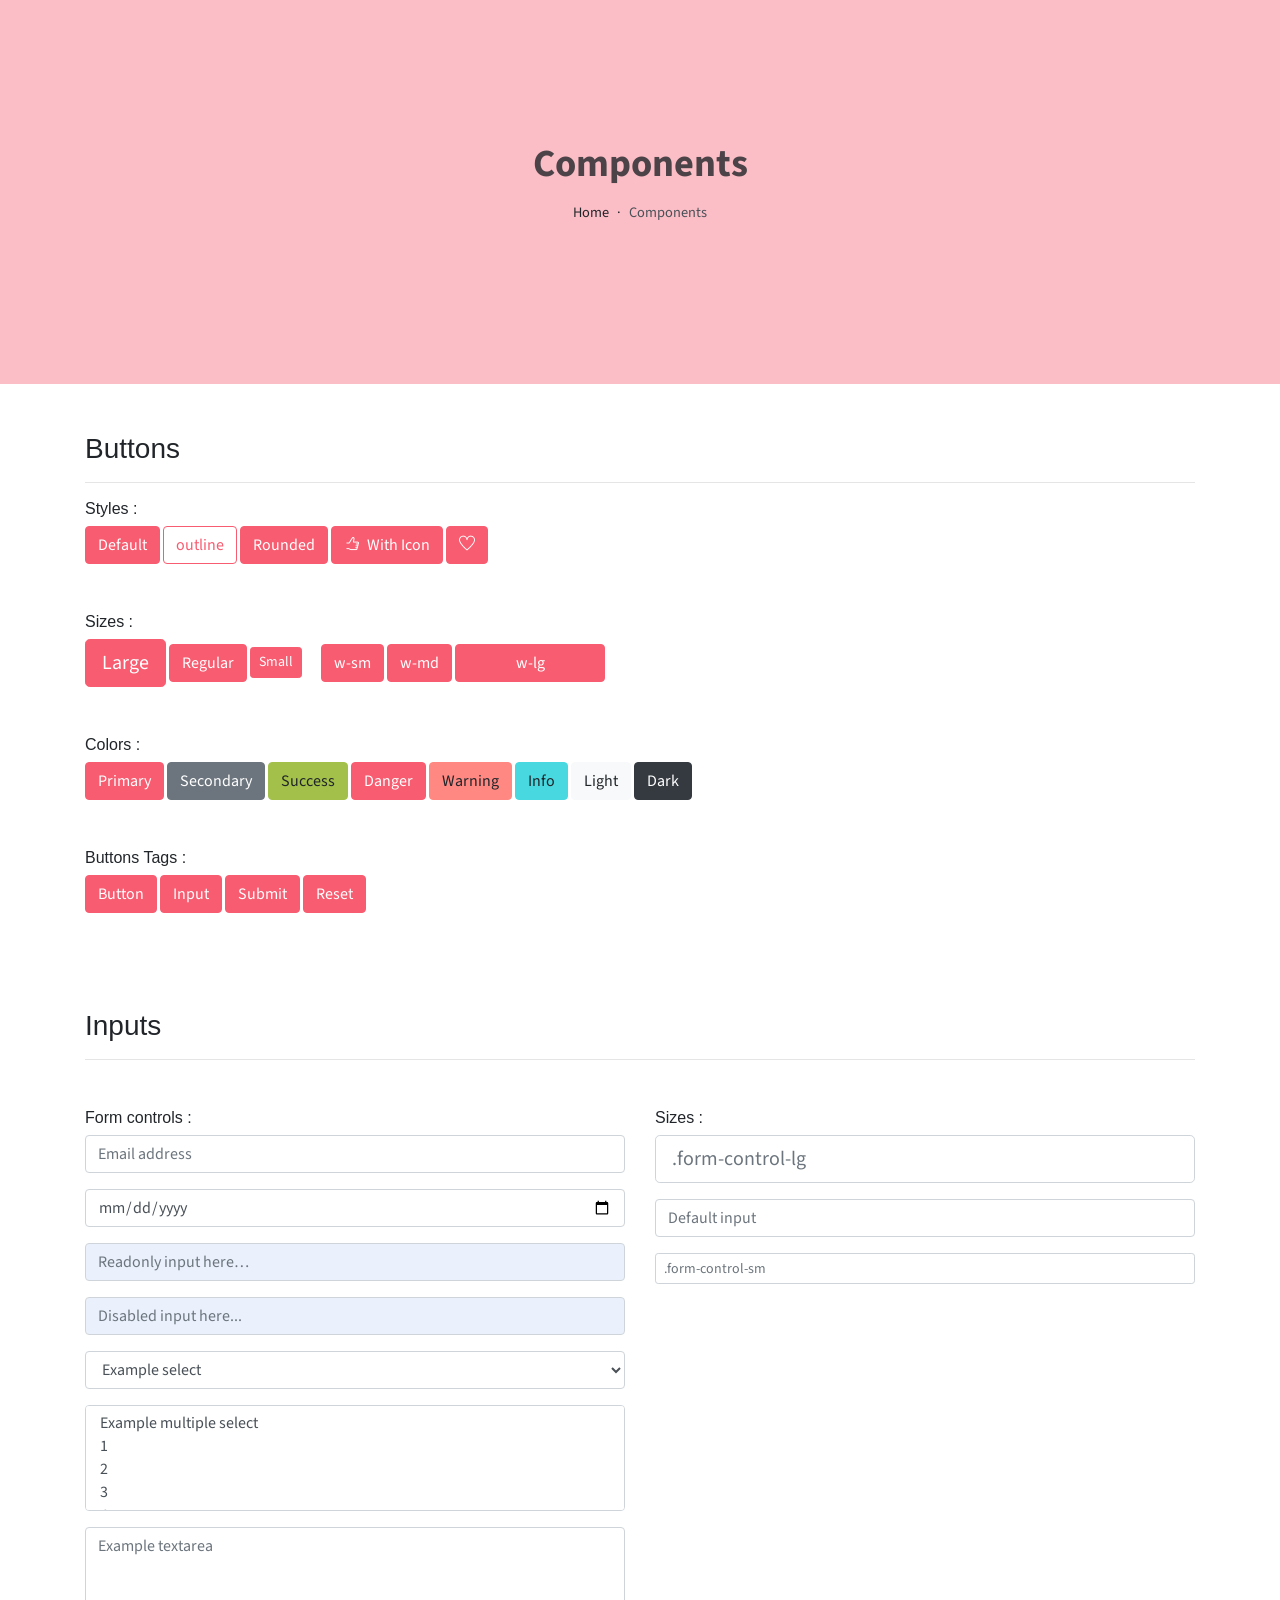
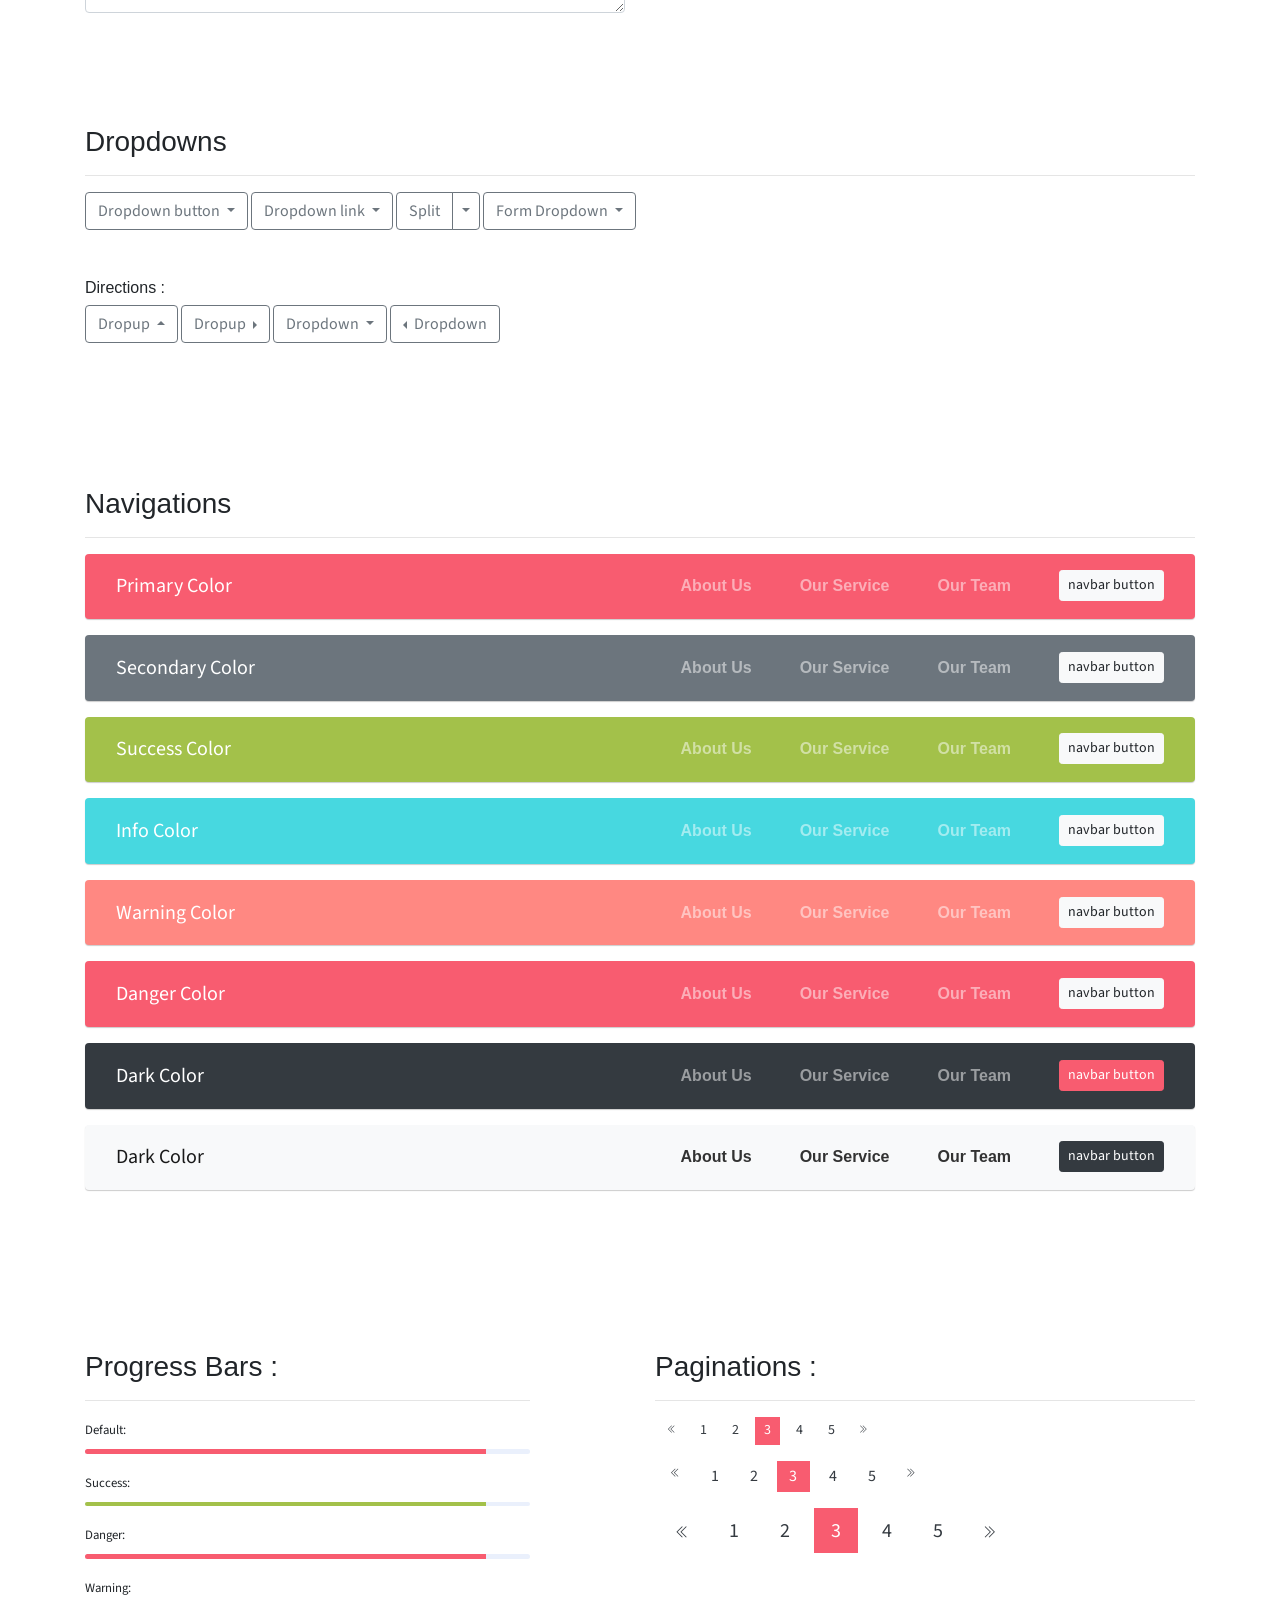
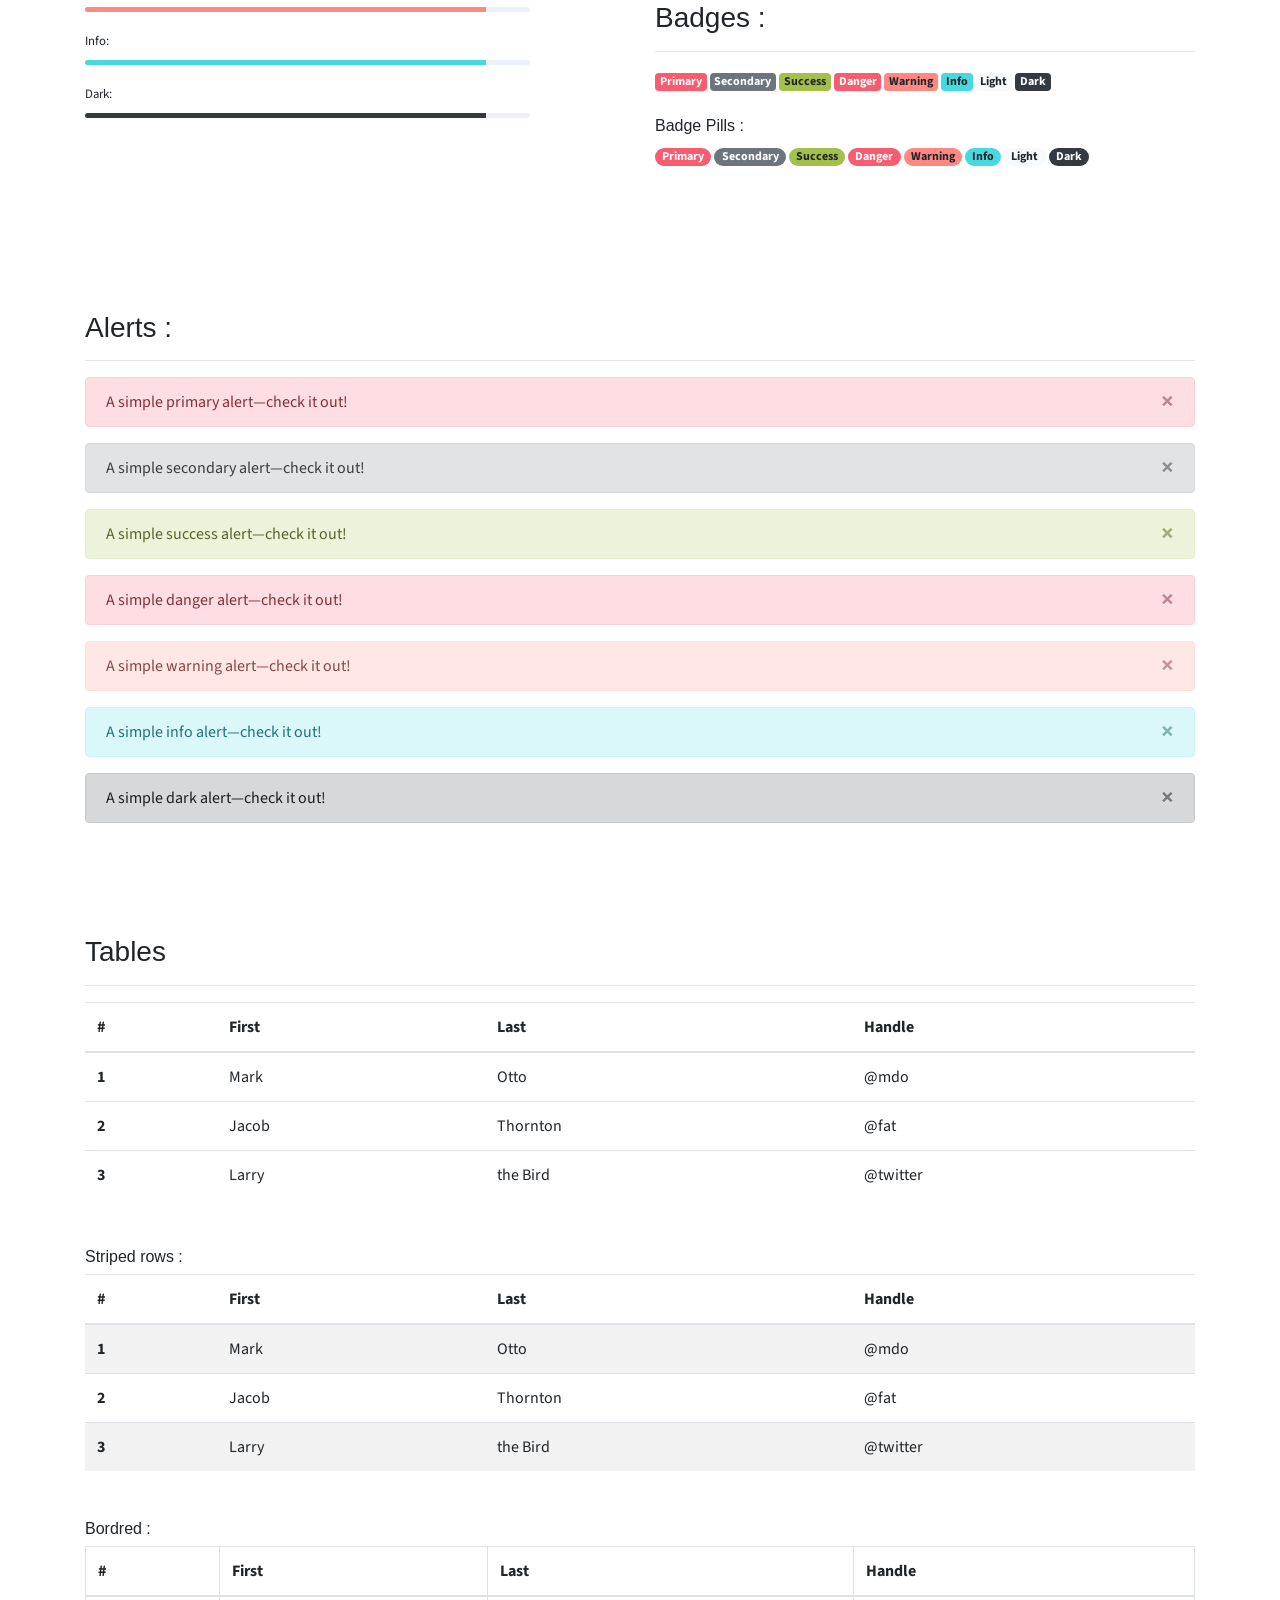
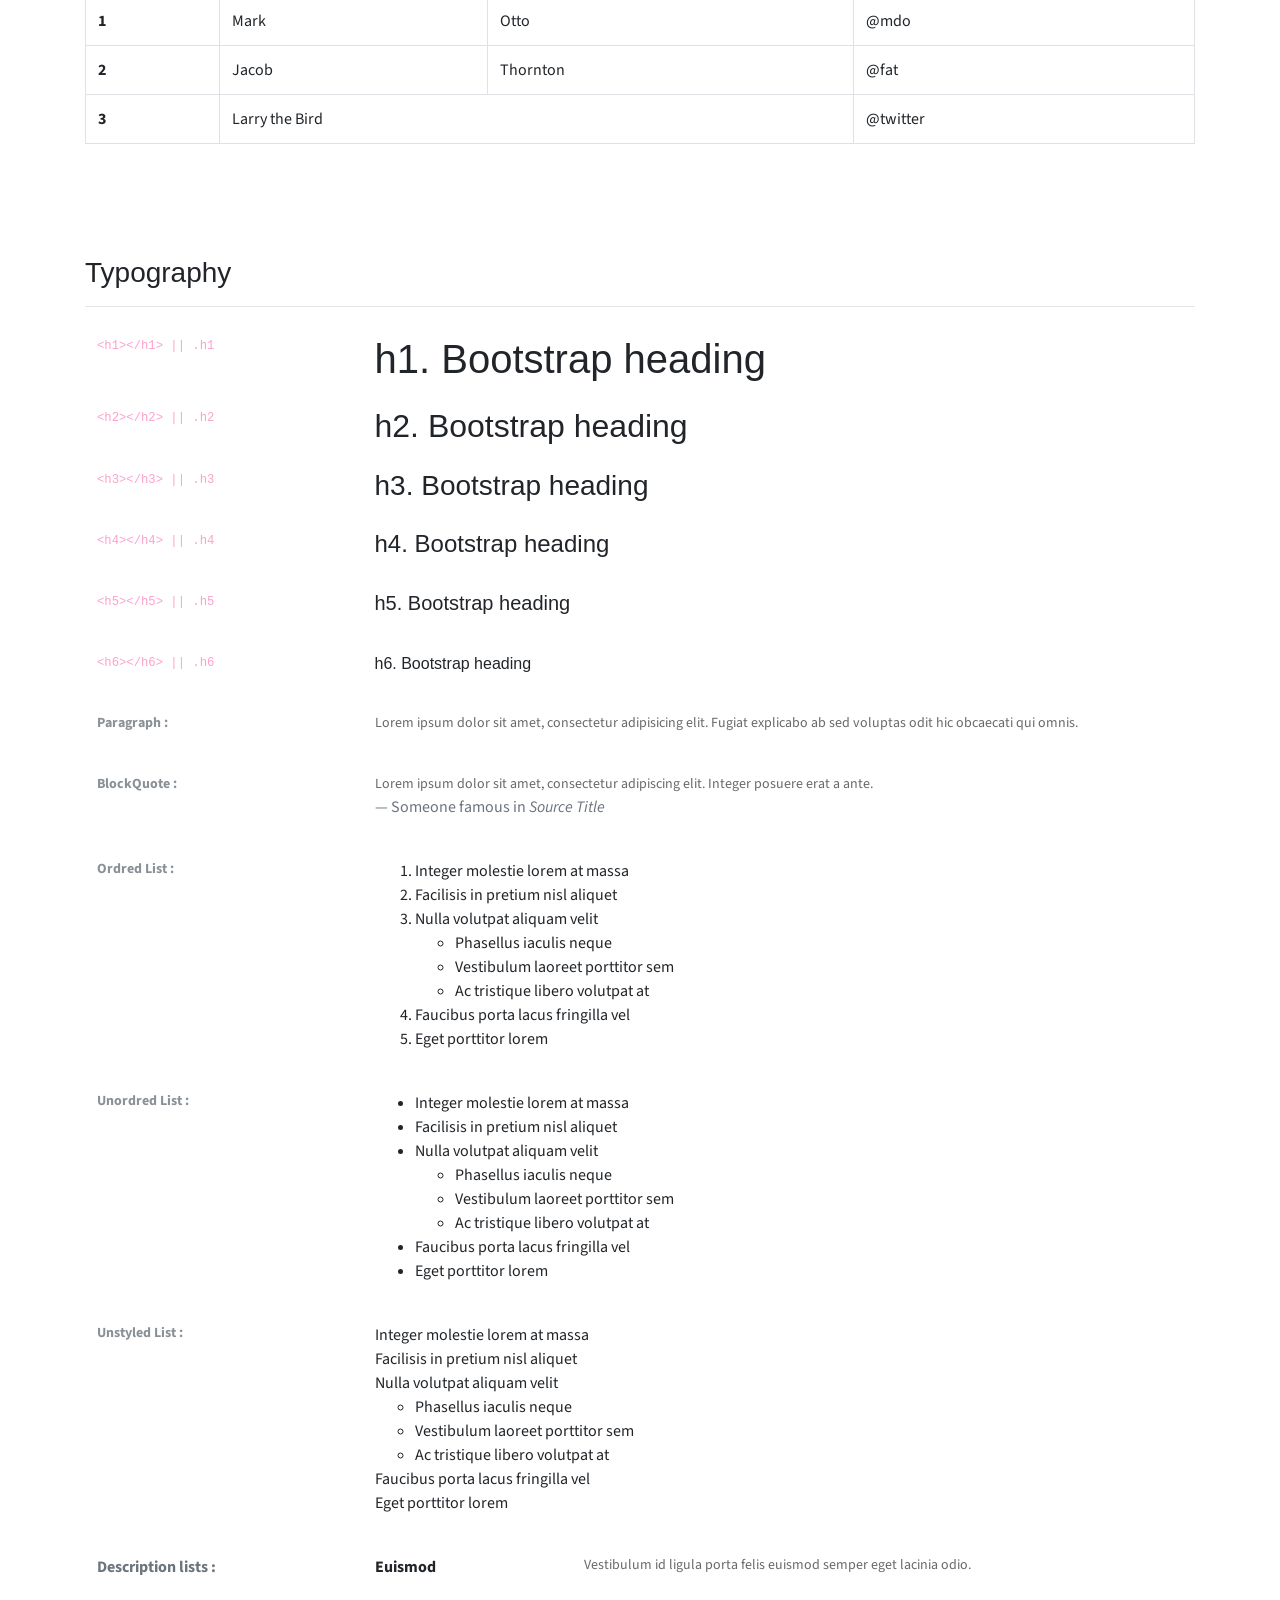
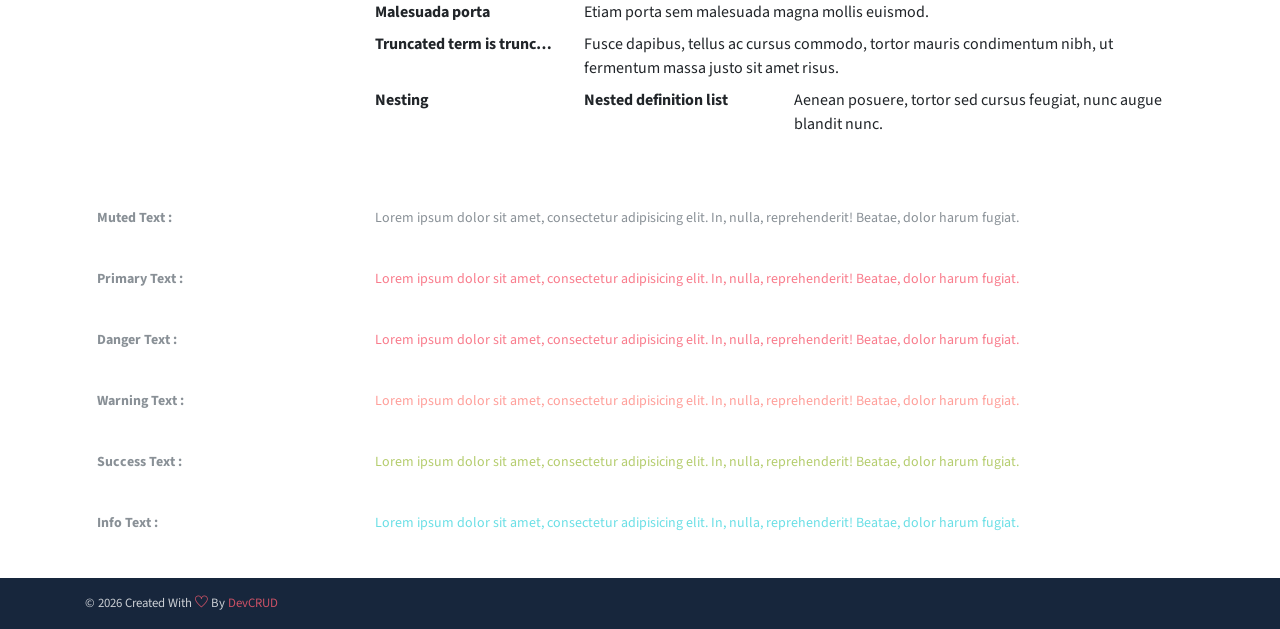
==== commit f533631a: "Updated description" ====
--- a/components.html
+++ b/components.html
@@ -3,8 +3,8 @@
 <head>
    <meta charset="utf-8">
    <meta name="viewport" content="width=device-width, initial-scale=1, shrink-to-fit=no">
-   <meta name="description" content="Start your development with JohnDoe landing page.">
-   <meta name="author" content="Devcrud">
+   <meta name="description" content="Sneha Bhaskara - Portfolio">
+   <meta name="author" content="Sneha Bhaskara">
    <title>JohnDoe Landing page | Components</title>
    <link rel="icon" href="assets/imgs/favicon.png" type="image/png">
    <!-- font icons -->
--- a/assets/vendors/themify-icons/css/themify-icons.css
+++ b/assets/vendors/themify-icons/css/themify-icons.css
@@ -0,0 +1,1081 @@
+@font-face {
+	font-family: 'themify';
+	src:url("../fonts/themify.eot?-fvbane");
+	src:url("../fonts/themify.eot?#iefix-fvbane") format("embedded-opentype"),
+		url("../fonts/themify.woff?-fvbane") format("woff"),
+		url("../fonts/themify.ttf?-fvbane") format("truetype"),
+		url("../fonts/themify.svg?-fvbane#themify") format("svg");
+	font-weight: normal;
+	font-style: normal;
+}
+
+[class^="ti-"], [class*=" ti-"] {
+	font-family: 'themify';
+	speak: none;
+	font-style: normal;
+	font-weight: normal;
+	font-variant: normal;
+	text-transform: none;
+	line-height: 1;
+
+	/* Better Font Rendering =========== */
+	-webkit-font-smoothing: antialiased;
+	-moz-osx-font-smoothing: grayscale;
+}
+
+.ti-wand:before {
+	content: "\e600";
+}
+.ti-volume:before {
+	content: "\e601";
+}
+.ti-user:before {
+	content: "\e602";
+}
+.ti-unlock:before {
+	content: "\e603";
+}
+.ti-unlink:before {
+	content: "\e604";
+}
+.ti-trash:before {
+	content: "\e605";
+}
+.ti-thought:before {
+	content: "\e606";
+}
+.ti-target:before {
+	content: "\e607";
+}
+.ti-tag:before {
+	content: "\e608";
+}
+.ti-tablet:before {
+	content: "\e609";
+}
+.ti-star:before {
+	content: "\e60a";
+}
+.ti-spray:before {
+	content: "\e60b";
+}
+.ti-signal:before {
+	content: "\e60c";
+}
+.ti-shopping-cart:before {
+	content: "\e60d";
+}
+.ti-shopping-cart-full:before {
+	content: "\e60e";
+}
+.ti-settings:before {
+	content: "\e60f";
+}
+.ti-search:before {
+	content: "\e610";
+}
+.ti-zoom-in:before {
+	content: "\e611";
+}
+.ti-zoom-out:before {
+	content: "\e612";
+}
+.ti-cut:before {
+	content: "\e613";
+}
+.ti-ruler:before {
+	content: "\e614";
+}
+.ti-ruler-pencil:before {
+	content: "\e615";
+}
+.ti-ruler-alt:before {
+	content: "\e616";
+}
+.ti-bookmark:before {
+	content: "\e617";
+}
+.ti-bookmark-alt:before {
+	content: "\e618";
+}
+.ti-reload:before {
+	content: "\e619";
+}
+.ti-plus:before {
+	content: "\e61a";
+}
+.ti-pin:before {
+	content: "\e61b";
+}
+.ti-pencil:before {
+	content: "\e61c";
+}
+.ti-pencil-alt:before {
+	content: "\e61d";
+}
+.ti-paint-roller:before {
+	content: "\e61e";
+}
+.ti-paint-bucket:before {
+	content: "\e61f";
+}
+.ti-na:before {
+	content: "\e620";
+}
+.ti-mobile:before {
+	content: "\e621";
+}
+.ti-minus:before {
+	content: "\e622";
+}
+.ti-medall:before {
+	content: "\e623";
+}
+.ti-medall-alt:before {
+	content: "\e624";
+}
+.ti-marker:before {
+	content: "\e625";
+}
+.ti-marker-alt:before {
+	content: "\e626";
+}
+.ti-arrow-up:before {
+	content: "\e627";
+}
+.ti-arrow-right:before {
+	content: "\e628";
+}
+.ti-arrow-left:before {
+	content: "\e629";
+}
+.ti-arrow-down:before {
+	content: "\e62a";
+}
+.ti-lock:before {
+	content: "\e62b";
+}
+.ti-location-arrow:before {
+	content: "\e62c";
+}
+.ti-link:before {
+	content: "\e62d";
+}
+.ti-layout:before {
+	content: "\e62e";
+}
+.ti-layers:before {
+	content: "\e62f";
+}
+.ti-layers-alt:before {
+	content: "\e630";
+}
+.ti-key:before {
+	content: "\e631";
+}
+.ti-import:before {
+	content: "\e632";
+}
+.ti-image:before {
+	content: "\e633";
+}
+.ti-heart:before {
+	content: "\e634";
+}
+.ti-heart-broken:before {
+	content: "\e635";
+}
+.ti-hand-stop:before {
+	content: "\e636";
+}
+.ti-hand-open:before {
+	content: "\e637";
+}
+.ti-hand-drag:before {
+	content: "\e638";
+}
+.ti-folder:before {
+	content: "\e639";
+}
+.ti-flag:before {
+	content: "\e63a";
+}
+.ti-flag-alt:before {
+	content: "\e63b";
+}
+.ti-flag-alt-2:before {
+	content: "\e63c";
+}
+.ti-eye:before {
+	content: "\e63d";
+}
+.ti-export:before {
+	content: "\e63e";
+}
+.ti-exchange-vertical:before {
+	content: "\e63f";
+}
+.ti-desktop:before {
+	content: "\e640";
+}
+.ti-cup:before {
+	content: "\e641";
+}
+.ti-crown:before {
+	content: "\e642";
+}
+.ti-comments:before {
+	content: "\e643";
+}
+.ti-comment:before {
+	content: "\e644";
+}
+.ti-comment-alt:before {
+	content: "\e645";
+}
+.ti-close:before {
+	content: "\e646";
+}
+.ti-clip:before {
+	content: "\e647";
+}
+.ti-angle-up:before {
+	content: "\e648";
+}
+.ti-angle-right:before {
+	content: "\e649";
+}
+.ti-angle-left:before {
+	content: "\e64a";
+}
+.ti-angle-down:before {
+	content: "\e64b";
+}
+.ti-check:before {
+	content: "\e64c";
+}
+.ti-check-box:before {
+	content: "\e64d";
+}
+.ti-camera:before {
+	content: "\e64e";
+}
+.ti-announcement:before {
+	content: "\e64f";
+}
+.ti-brush:before {
+	content: "\e650";
+}
+.ti-briefcase:before {
+	content: "\e651";
+}
+.ti-bolt:before {
+	content: "\e652";
+}
+.ti-bolt-alt:before {
+	content: "\e653";
+}
+.ti-blackboard:before {
+	content: "\e654";
+}
+.ti-bag:before {
+	content: "\e655";
+}
+.ti-move:before {
+	content: "\e656";
+}
+.ti-arrows-vertical:before {
+	content: "\e657";
+}
+.ti-arrows-horizontal:before {
+	content: "\e658";
+}
+.ti-fullscreen:before {
+	content: "\e659";
+}
+.ti-arrow-top-right:before {
+	content: "\e65a";
+}
+.ti-arrow-top-left:before {
+	content: "\e65b";
+}
+.ti-arrow-circle-up:before {
+	content: "\e65c";
+}
+.ti-arrow-circle-right:before {
+	content: "\e65d";
+}
+.ti-arrow-circle-left:before {
+	content: "\e65e";
+}
+.ti-arrow-circle-down:before {
+	content: "\e65f";
+}
+.ti-angle-double-up:before {
+	content: "\e660";
+}
+.ti-angle-double-right:before {
+	content: "\e661";
+}
+.ti-angle-double-left:before {
+	content: "\e662";
+}
+.ti-angle-double-down:before {
+	content: "\e663";
+}
+.ti-zip:before {
+	content: "\e664";
+}
+.ti-world:before {
+	content: "\e665";
+}
+.ti-wheelchair:before {
+	content: "\e666";
+}
+.ti-view-list:before {
+	content: "\e667";
+}
+.ti-view-list-alt:before {
+	content: "\e668";
+}
+.ti-view-grid:before {
+	content: "\e669";
+}
+.ti-uppercase:before {
+	content: "\e66a";
+}
+.ti-upload:before {
+	content: "\e66b";
+}
+.ti-underline:before {
+	content: "\e66c";
+}
+.ti-truck:before {
+	content: "\e66d";
+}
+.ti-timer:before {
+	content: "\e66e";
+}
+.ti-ticket:before {
+	content: "\e66f";
+}
+.ti-thumb-up:before {
+	content: "\e670";
+}
+.ti-thumb-down:before {
+	content: "\e671";
+}
+.ti-text:before {
+	content: "\e672";
+}
+.ti-stats-up:before {
+	content: "\e673";
+}
+.ti-stats-down:before {
+	content: "\e674";
+}
+.ti-split-v:before {
+	content: "\e675";
+}
+.ti-split-h:before {
+	content: "\e676";
+}
+.ti-smallcap:before {
+	content: "\e677";
+}
+.ti-shine:before {
+	content: "\e678";
+}
+.ti-shift-right:before {
+	content: "\e679";
+}
+.ti-shift-left:before {
+	content: "\e67a";
+}
+.ti-shield:before {
+	content: "\e67b";
+}
+.ti-notepad:before {
+	content: "\e67c";
+}
+.ti-server:before {
+	content: "\e67d";
+}
+.ti-quote-right:before {
+	content: "\e67e";
+}
+.ti-quote-left:before {
+	content: "\e67f";
+}
+.ti-pulse:before {
+	content: "\e680";
+}
+.ti-printer:before {
+	content: "\e681";
+}
+.ti-power-off:before {
+	content: "\e682";
+}
+.ti-plug:before {
+	content: "\e683";
+}
+.ti-pie-chart:before {
+	content: "\e684";
+}
+.ti-paragraph:before {
+	content: "\e685";
+}
+.ti-panel:before {
+	content: "\e686";
+}
+.ti-package:before {
+	content: "\e687";
+}
+.ti-music:before {
+	content: "\e688";
+}
+.ti-music-alt:before {
+	content: "\e689";
+}
+.ti-mouse:before {
+	content: "\e68a";
+}
+.ti-mouse-alt:before {
+	content: "\e68b";
+}
+.ti-money:before {
+	content: "\e68c";
+}
+.ti-microphone:before {
+	content: "\e68d";
+}
+.ti-menu:before {
+	content: "\e68e";
+}
+.ti-menu-alt:before {
+	content: "\e68f";
+}
+.ti-map:before {
+	content: "\e690";
+}
+.ti-map-alt:before {
+	content: "\e691";
+}
+.ti-loop:before {
+	content: "\e692";
+}
+.ti-location-pin:before {
+	content: "\e693";
+}
+.ti-list:before {
+	content: "\e694";
+}
+.ti-light-bulb:before {
+	content: "\e695";
+}
+.ti-Italic:before {
+	content: "\e696";
+}
+.ti-info:before {
+	content: "\e697";
+}
+.ti-infinite:before {
+	content: "\e698";
+}
+.ti-id-badge:before {
+	content: "\e699";
+}
+.ti-hummer:before {
+	content: "\e69a";
+}
+.ti-home:before {
+	content: "\e69b";
+}
+.ti-help:before {
+	content: "\e69c";
+}
+.ti-headphone:before {
+	content: "\e69d";
+}
+.ti-harddrives:before {
+	content: "\e69e";
+}
+.ti-harddrive:before {
+	content: "\e69f";
+}
+.ti-gift:before {
+	content: "\e6a0";
+}
+.ti-game:before {
+	content: "\e6a1";
+}
+.ti-filter:before {
+	content: "\e6a2";
+}
+.ti-files:before {
+	content: "\e6a3";
+}
+.ti-file:before {
+	content: "\e6a4";
+}
+.ti-eraser:before {
+	content: "\e6a5";
+}
+.ti-envelope:before {
+	content: "\e6a6";
+}
+.ti-download:before {
+	content: "\e6a7";
+}
+.ti-direction:before {
+	content: "\e6a8";
+}
+.ti-direction-alt:before {
+	content: "\e6a9";
+}
+.ti-dashboard:before {
+	content: "\e6aa";
+}
+.ti-control-stop:before {
+	content: "\e6ab";
+}
+.ti-control-shuffle:before {
+	content: "\e6ac";
+}
+.ti-control-play:before {
+	content: "\e6ad";
+}
+.ti-control-pause:before {
+	content: "\e6ae";
+}
+.ti-control-forward:before {
+	content: "\e6af";
+}
+.ti-control-backward:before {
+	content: "\e6b0";
+}
+.ti-cloud:before {
+	content: "\e6b1";
+}
+.ti-cloud-up:before {
+	content: "\e6b2";
+}
+.ti-cloud-down:before {
+	content: "\e6b3";
+}
+.ti-clipboard:before {
+	content: "\e6b4";
+}
+.ti-car:before {
+	content: "\e6b5";
+}
+.ti-calendar:before {
+	content: "\e6b6";
+}
+.ti-book:before {
+	content: "\e6b7";
+}
+.ti-bell:before {
+	content: "\e6b8";
+}
+.ti-basketball:before {
+	content: "\e6b9";
+}
+.ti-bar-chart:before {
+	content: "\e6ba";
+}
+.ti-bar-chart-alt:before {
+	content: "\e6bb";
+}
+.ti-back-right:before {
+	content: "\e6bc";
+}
+.ti-back-left:before {
+	content: "\e6bd";
+}
+.ti-arrows-corner:before {
+	content: "\e6be";
+}
+.ti-archive:before {
+	content: "\e6bf";
+}
+.ti-anchor:before {
+	content: "\e6c0";
+}
+.ti-align-right:before {
+	content: "\e6c1";
+}
+.ti-align-left:before {
+	content: "\e6c2";
+}
+.ti-align-justify:before {
+	content: "\e6c3";
+}
+.ti-align-center:before {
+	content: "\e6c4";
+}
+.ti-alert:before {
+	content: "\e6c5";
+}
+.ti-alarm-clock:before {
+	content: "\e6c6";
+}
+.ti-agenda:before {
+	content: "\e6c7";
+}
+.ti-write:before {
+	content: "\e6c8";
+}
+.ti-window:before {
+	content: "\e6c9";
+}
+.ti-widgetized:before {
+	content: "\e6ca";
+}
+.ti-widget:before {
+	content: "\e6cb";
+}
+.ti-widget-alt:before {
+	content: "\e6cc";
+}
+.ti-wallet:before {
+	content: "\e6cd";
+}
+.ti-video-clapper:before {
+	content: "\e6ce";
+}
+.ti-video-camera:before {
+	content: "\e6cf";
+}
+.ti-vector:before {
+	content: "\e6d0";
+}
+.ti-themify-logo:before {
+	content: "\e6d1";
+}
+.ti-themify-favicon:before {
+	content: "\e6d2";
+}
+.ti-themify-favicon-alt:before {
+	content: "\e6d3";
+}
+.ti-support:before {
+	content: "\e6d4";
+}
+.ti-stamp:before {
+	content: "\e6d5";
+}
+.ti-split-v-alt:before {
+	content: "\e6d6";
+}
+.ti-slice:before {
+	content: "\e6d7";
+}
+.ti-shortcode:before {
+	content: "\e6d8";
+}
+.ti-shift-right-alt:before {
+	content: "\e6d9";
+}
+.ti-shift-left-alt:before {
+	content: "\e6da";
+}
+.ti-ruler-alt-2:before {
+	content: "\e6db";
+}
+.ti-receipt:before {
+	content: "\e6dc";
+}
+.ti-pin2:before {
+	content: "\e6dd";
+}
+.ti-pin-alt:before {
+	content: "\e6de";
+}
+.ti-pencil-alt2:before {
+	content: "\e6df";
+}
+.ti-palette:before {
+	content: "\e6e0";
+}
+.ti-more:before {
+	content: "\e6e1";
+}
+.ti-more-alt:before {
+	content: "\e6e2";
+}
+.ti-microphone-alt:before {
+	content: "\e6e3";
+}
+.ti-magnet:before {
+	content: "\e6e4";
+}
+.ti-line-double:before {
+	content: "\e6e5";
+}
+.ti-line-dotted:before {
+	content: "\e6e6";
+}
+.ti-line-dashed:before {
+	content: "\e6e7";
+}
+.ti-layout-width-full:before {
+	content: "\e6e8";
+}
+.ti-layout-width-default:before {
+	content: "\e6e9";
+}
+.ti-layout-width-default-alt:before {
+	content: "\e6ea";
+}
+.ti-layout-tab:before {
+	content: "\e6eb";
+}
+.ti-layout-tab-window:before {
+	content: "\e6ec";
+}
+.ti-layout-tab-v:before {
+	content: "\e6ed";
+}
+.ti-layout-tab-min:before {
+	content: "\e6ee";
+}
+.ti-layout-slider:before {
+	content: "\e6ef";
+}
+.ti-layout-slider-alt:before {
+	content: "\e6f0";
+}
+.ti-layout-sidebar-right:before {
+	content: "\e6f1";
+}
+.ti-layout-sidebar-none:before {
+	content: "\e6f2";
+}
+.ti-layout-sidebar-left:before {
+	content: "\e6f3";
+}
+.ti-layout-placeholder:before {
+	content: "\e6f4";
+}
+.ti-layout-menu:before {
+	content: "\e6f5";
+}
+.ti-layout-menu-v:before {
+	content: "\e6f6";
+}
+.ti-layout-menu-separated:before {
+	content: "\e6f7";
+}
+.ti-layout-menu-full:before {
+	content: "\e6f8";
+}
+.ti-layout-media-right-alt:before {
+	content: "\e6f9";
+}
+.ti-layout-media-right:before {
+	content: "\e6fa";
+}
+.ti-layout-media-overlay:before {
+	content: "\e6fb";
+}
+.ti-layout-media-overlay-alt:before {
+	content: "\e6fc";
+}
+.ti-layout-media-overlay-alt-2:before {
+	content: "\e6fd";
+}
+.ti-layout-media-left-alt:before {
+	content: "\e6fe";
+}
+.ti-layout-media-left:before {
+	content: "\e6ff";
+}
+.ti-layout-media-center-alt:before {
+	content: "\e700";
+}
+.ti-layout-media-center:before {
+	content: "\e701";
+}
+.ti-layout-list-thumb:before {
+	content: "\e702";
+}
+.ti-layout-list-thumb-alt:before {
+	content: "\e703";
+}
+.ti-layout-list-post:before {
+	content: "\e704";
+}
+.ti-layout-list-large-image:before {
+	content: "\e705";
+}
+.ti-layout-line-solid:before {
+	content: "\e706";
+}
+.ti-layout-grid4:before {
+	content: "\e707";
+}
+.ti-layout-grid3:before {
+	content: "\e708";
+}
+.ti-layout-grid2:before {
+	content: "\e709";
+}
+.ti-layout-grid2-thumb:before {
+	content: "\e70a";
+}
+.ti-layout-cta-right:before {
+	content: "\e70b";
+}
+.ti-layout-cta-left:before {
+	content: "\e70c";
+}
+.ti-layout-cta-center:before {
+	content: "\e70d";
+}
+.ti-layout-cta-btn-right:before {
+	content: "\e70e";
+}
+.ti-layout-cta-btn-left:before {
+	content: "\e70f";
+}
+.ti-layout-column4:before {
+	content: "\e710";
+}
+.ti-layout-column3:before {
+	content: "\e711";
+}
+.ti-layout-column2:before {
+	content: "\e712";
+}
+.ti-layout-accordion-separated:before {
+	content: "\e713";
+}
+.ti-layout-accordion-merged:before {
+	content: "\e714";
+}
+.ti-layout-accordion-list:before {
+	content: "\e715";
+}
+.ti-ink-pen:before {
+	content: "\e716";
+}
+.ti-info-alt:before {
+	content: "\e717";
+}
+.ti-help-alt:before {
+	content: "\e718";
+}
+.ti-headphone-alt:before {
+	content: "\e719";
+}
+.ti-hand-point-up:before {
+	content: "\e71a";
+}
+.ti-hand-point-right:before {
+	content: "\e71b";
+}
+.ti-hand-point-left:before {
+	content: "\e71c";
+}
+.ti-hand-point-down:before {
+	content: "\e71d";
+}
+.ti-gallery:before {
+	content: "\e71e";
+}
+.ti-face-smile:before {
+	content: "\e71f";
+}
+.ti-face-sad:before {
+	content: "\e720";
+}
+.ti-credit-card:before {
+	content: "\e721";
+}
+.ti-control-skip-forward:before {
+	content: "\e722";
+}
+.ti-control-skip-backward:before {
+	content: "\e723";
+}
+.ti-control-record:before {
+	content: "\e724";
+}
+.ti-control-eject:before {
+	content: "\e725";
+}
+.ti-comments-smiley:before {
+	content: "\e726";
+}
+.ti-brush-alt:before {
+	content: "\e727";
+}
+.ti-youtube:before {
+	content: "\e728";
+}
+.ti-vimeo:before {
+	content: "\e729";
+}
+.ti-twitter:before {
+	content: "\e72a";
+}
+.ti-time:before {
+	content: "\e72b";
+}
+.ti-tumblr:before {
+	content: "\e72c";
+}
+.ti-skype:before {
+	content: "\e72d";
+}
+.ti-share:before {
+	content: "\e72e";
+}
+.ti-share-alt:before {
+	content: "\e72f";
+}
+.ti-rocket:before {
+	content: "\e730";
+}
+.ti-pinterest:before {
+	content: "\e731";
+}
+.ti-new-window:before {
+	content: "\e732";
+}
+.ti-microsoft:before {
+	content: "\e733";
+}
+.ti-list-ol:before {
+	content: "\e734";
+}
+.ti-linkedin:before {
+	content: "\e735";
+}
+.ti-layout-sidebar-2:before {
+	content: "\e736";
+}
+.ti-layout-grid4-alt:before {
+	content: "\e737";
+}
+.ti-layout-grid3-alt:before {
+	content: "\e738";
+}
+.ti-layout-grid2-alt:before {
+	content: "\e739";
+}
+.ti-layout-column4-alt:before {
+	content: "\e73a";
+}
+.ti-layout-column3-alt:before {
+	content: "\e73b";
+}
+.ti-layout-column2-alt:before {
+	content: "\e73c";
+}
+.ti-instagram:before {
+	content: "\e73d";
+}
+.ti-google:before {
+	content: "\e73e";
+}
+.ti-github:before {
+	content: "\e73f";
+}
+.ti-flickr:before {
+	content: "\e740";
+}
+.ti-facebook:before {
+	content: "\e741";
+}
+.ti-dropbox:before {
+	content: "\e742";
+}
+.ti-dribbble:before {
+	content: "\e743";
+}
+.ti-apple:before {
+	content: "\e744";
+}
+.ti-android:before {
+	content: "\e745";
+}
+.ti-save:before {
+	content: "\e746";
+}
+.ti-save-alt:before {
+	content: "\e747";
+}
+.ti-yahoo:before {
+	content: "\e748";
+}
+.ti-wordpress:before {
+	content: "\e749";
+}
+.ti-vimeo-alt:before {
+	content: "\e74a";
+}
+.ti-twitter-alt:before {
+	content: "\e74b";
+}
+.ti-tumblr-alt:before {
+	content: "\e74c";
+}
+.ti-trello:before {
+	content: "\e74d";
+}
+.ti-stack-overflow:before {
+	content: "\e74e";
+}
+.ti-soundcloud:before {
+	content: "\e74f";
+}
+.ti-sharethis:before {
+	content: "\e750";
+}
+.ti-sharethis-alt:before {
+	content: "\e751";
+}
+.ti-reddit:before {
+	content: "\e752";
+}
+.ti-pinterest-alt:before {
+	content: "\e753";
+}
+.ti-microsoft-alt:before {
+	content: "\e754";
+}
+.ti-linux:before {
+	content: "\e755";
+}
+.ti-jsfiddle:before {
+	content: "\e756";
+}
+.ti-joomla:before {
+	content: "\e757";
+}
+.ti-html5:before {
+	content: "\e758";
+}
+.ti-flickr-alt:before {
+	content: "\e759";
+}
+.ti-email:before {
+	content: "\e75a";
+}
+.ti-drupal:before {
+	content: "\e75b";
+}
+.ti-dropbox-alt:before {
+	content: "\e75c";
+}
+.ti-css3:before {
+	content: "\e75d";
+}
+.ti-rss:before {
+	content: "\e75e";
+}
+.ti-rss-alt:before {
+	content: "\e75f";
+}
--- a/assets/css/johndoe.css
+++ b/assets/css/johndoe.css
@@ -0,0 +1,11725 @@
+@charset "UTF-8";
+/*!
+=========================================================
+* JohnDoe Landing page
+=========================================================
+
+* Copyright: 2019 DevCRUD (https://devcrud.com)
+* Licensed: (https://devcrud.com/licenses)
+* Coded by www.devcrud.com
+
+=========================================================
+
+* The above copyright notice and this permission notice shall be included in all copies or substantial portions of the Software.
+*/
+@import url("https://fonts.googleapis.com/css?family=Source+Sans+Pro:200,200i,300,300i,400,400i,600,600i,700,700i,900,900i&display=swap");
+:root {
+  --blue: #79A9F5;
+  --indigo: #C45F90;
+  --purple: #A16AE8;
+  --pink: #FC8BC0;
+  --red: #F85C70;
+  --orange: #FF8882;
+  --yellow: #FAD02C;
+  --green: #A3C14A;
+  --teal: #20c997;
+  --cyan: #47D8E0;
+  --white: #fff;
+  --gray: #6c757d;
+  --gray-dark: #343a40;
+  --primary: #F85C70;
+  --secondary: #6c757d;
+  --success: #A3C14A;
+  --info: #47D8E0;
+  --warning: #FF8882;
+  --danger: #F85C70;
+  --light: #f8f9fa;
+  --dark: #343a40;
+  --breakpoint-xs: 0;
+  --breakpoint-sm: 576px;
+  --breakpoint-md: 768px;
+  --breakpoint-lg: 992px;
+  --breakpoint-xl: 1200px;
+  --font-family-sans-serif: "Source Sans Pro", sans-serif;
+  --font-family-monospace: SFMono-Regular, Menlo, Monaco, Consolas, "Liberation Mono", "Courier New", monospace;
+}
+
+*,
+*::before,
+*::after {
+  box-sizing: border-box;
+}
+
+html {
+  font-family: sans-serif;
+  line-height: 1.15;
+  -webkit-text-size-adjust: 100%;
+  -webkit-tap-highlight-color: rgba(0, 0, 0, 0);
+}
+
+article, aside, figcaption, figure, footer, header, hgroup, main, nav, section {
+  display: block;
+}
+
+body {
+  margin: 0;
+  font-family: "Source Sans Pro", sans-serif;
+  font-size: 1rem;
+  font-weight: 400;
+  line-height: 1.5;
+  color: #212529;
+  text-align: left;
+  background-color: #fff;
+}
+
+[tabindex="-1"]:focus {
+  outline: 0 !important;
+}
+
+hr {
+  box-sizing: content-box;
+  height: 0;
+  overflow: visible;
+}
+
+h1, h2, h3, h4, h5, h6 {
+  margin-top: 0;
+  margin-bottom: 0.5rem;
+}
+
+p {
+  margin-top: 0;
+  margin-bottom: 1rem;
+}
+
+abbr[title],
+abbr[data-original-title] {
+  text-decoration: underline;
+  -webkit-text-decoration: underline dotted;
+          text-decoration: underline dotted;
+  cursor: help;
+  border-bottom: 0;
+  -webkit-text-decoration-skip-ink: none;
+          text-decoration-skip-ink: none;
+}
+
+address {
+  margin-bottom: 1rem;
+  font-style: normal;
+  line-height: inherit;
+}
+
+ol,
+ul,
+dl {
+  margin-top: 0;
+  margin-bottom: 1rem;
+}
+
+ol ol,
+ul ul,
+ol ul,
+ul ol {
+  margin-bottom: 0;
+}
+
+dt {
+  font-weight: 700;
+}
+
+dd {
+  margin-bottom: .5rem;
+  margin-left: 0;
+}
+
+blockquote {
+  margin: 0 0 1rem;
+}
+
+b,
+strong {
+  font-weight: bolder;
+}
+
+small {
+  font-size: 80%;
+}
+
+sub,
+sup {
+  position: relative;
+  font-size: 75%;
+  line-height: 0;
+  vertical-align: baseline;
+}
+
+sub {
+  bottom: -.25em;
+}
+
+sup {
+  top: -.5em;
+}
+
+a {
+  color: #F85C70;
+  text-decoration: none;
+  background-color: transparent;
+}
+
+a:hover {
+  color: #f51330;
+  text-decoration: none;
+}
+
+a:not([href]):not([tabindex]) {
+  color: inherit;
+  text-decoration: none;
+}
+
+a:not([href]):not([tabindex]):hover, a:not([href]):not([tabindex]):focus {
+  color: inherit;
+  text-decoration: none;
+}
+
+a:not([href]):not([tabindex]):focus {
+  outline: 0;
+}
+
+pre,
+code,
+kbd,
+samp {
+  font-family: SFMono-Regular, Menlo, Monaco, Consolas, "Liberation Mono", "Courier New", monospace;
+  font-size: 1em;
+}
+
+pre {
+  margin-top: 0;
+  margin-bottom: 1rem;
+  overflow: auto;
+}
+
+figure {
+  margin: 0 0 1rem;
+}
+
+img {
+  vertical-align: middle;
+  border-style: none;
+}
+
+svg {
+  overflow: hidden;
+  vertical-align: middle;
+}
+
+table {
+  border-collapse: collapse;
+}
+
+caption {
+  padding-top: 0.75rem;
+  padding-bottom: 0.75rem;
+  color: #6c757d;
+  text-align: left;
+  caption-side: bottom;
+}
+
+th {
+  text-align: inherit;
+}
+
+label {
+  display: inline-block;
+  margin-bottom: 0.5rem;
+}
+
+button {
+  border-radius: 0;
+}
+
+button:focus {
+  outline: 1px dotted;
+  outline: 5px auto -webkit-focus-ring-color;
+}
+
+input,
+button,
+select,
+optgroup,
+textarea {
+  margin: 0;
+  font-family: inherit;
+  font-size: inherit;
+  line-height: inherit;
+}
+
+button,
+input {
+  overflow: visible;
+}
+
+button,
+select {
+  text-transform: none;
+}
+
+select {
+  word-wrap: normal;
+}
+
+button,
+[type="button"],
+[type="reset"],
+[type="submit"] {
+  -webkit-appearance: button;
+}
+
+button:not(:disabled),
+[type="button"]:not(:disabled),
+[type="reset"]:not(:disabled),
+[type="submit"]:not(:disabled) {
+  cursor: pointer;
+}
+
+button::-moz-focus-inner,
+[type="button"]::-moz-focus-inner,
+[type="reset"]::-moz-focus-inner,
+[type="submit"]::-moz-focus-inner {
+  padding: 0;
+  border-style: none;
+}
+
+input[type="radio"],
+input[type="checkbox"] {
+  box-sizing: border-box;
+  padding: 0;
+}
+
+input[type="date"],
+input[type="time"],
+input[type="datetime-local"],
+input[type="month"] {
+  -webkit-appearance: listbox;
+}
+
+textarea {
+  overflow: auto;
+  resize: vertical;
+}
+
+fieldset {
+  min-width: 0;
+  padding: 0;
+  margin: 0;
+  border: 0;
+}
+
+legend {
+  display: block;
+  width: 100%;
+  max-width: 100%;
+  padding: 0;
+  margin-bottom: .5rem;
+  font-size: 1.5rem;
+  line-height: inherit;
+  color: inherit;
+  white-space: normal;
+}
+
+progress {
+  vertical-align: baseline;
+}
+
+[type="number"]::-webkit-inner-spin-button,
+[type="number"]::-webkit-outer-spin-button {
+  height: auto;
+}
+
+[type="search"] {
+  outline-offset: -2px;
+  -webkit-appearance: none;
+}
+
+[type="search"]::-webkit-search-decoration {
+  -webkit-appearance: none;
+}
+
+::-webkit-file-upload-button {
+  font: inherit;
+  -webkit-appearance: button;
+}
+
+output {
+  display: inline-block;
+}
+
+.project-box {
+  display: block;
+  text-decoration: none;
+  color: inherit;
+  border: 1px solid #ddd;
+  border-radius: 10px;
+  padding: 20px;
+  margin-bottom: 30px;
+  transition: transform 0.2s, box-shadow 0.2s;
+  background-color: #fff;
+}
+
+.project-box:hover {
+  transform: translateY(-5px);
+  box-shadow: 0 10px 20px rgba(0, 0, 0, 0.1);
+}
+
+.project-content {
+  text-align: center;
+}
+
+.project-title {
+  font-size: 1.25rem;
+  font-weight: 600;
+  margin-bottom: 10px;
+}
+
+.project-description {
+  font-size: 1rem;
+  color: #555;
+}
+
+summary {
+  display: list-item;
+  cursor: pointer;
+}
+
+template {
+  display: none;
+}
+
+[hidden] {
+  display: none !important;
+}
+
+h1, h2, h3, h4, h5, h6,
+.h1, .h2, .h3, .h4, .h5, .h6 {
+  margin-bottom: 0.5rem;
+  font-family: "Dosis", sans-serif;
+  font-weight: 500;
+  line-height: 1.2;
+}
+
+h1, .h1 {
+  font-size: 2.5rem;
+}
+
+h2, .h2 {
+  font-size: 2rem;
+}
+
+h3, .h3 {
+  font-size: 1.75rem;
+}
+
+h4, .h4 {
+  font-size: 1.5rem;
+}
+
+h5, .h5 {
+  font-size: 1.25rem;
+}
+
+h6, .h6 {
+  font-size: 1rem;
+}
+
+.lead {
+  font-size: 1.25rem;
+  font-weight: 300;
+}
+
+.display-1 {
+  font-size: 6rem;
+  font-weight: 300;
+  line-height: 1.2;
+}
+
+.display-2 {
+  font-size: 5.5rem;
+  font-weight: 300;
+  line-height: 1.2;
+}
+
+.display-3 {
+  font-size: 4.5rem;
+  font-weight: 300;
+  line-height: 1.2;
+}
+
+.display-4 {
+  font-size: 3.5rem;
+  font-weight: 300;
+  line-height: 1.2;
+}
+
+hr {
+  margin-top: 1rem;
+  margin-bottom: 1rem;
+  border: 0;
+  border-top: 1px solid rgba(0, 0, 0, 0.1);
+}
+
+small,
+.small {
+  font-size: 80%;
+  font-weight: 400;
+}
+
+mark,
+.mark {
+  padding: 0.2em;
+  background-color: #fcf8e3;
+}
+
+.list-unstyled {
+  padding-left: 0;
+  list-style: none;
+}
+
+.list-inline {
+  padding-left: 0;
+  list-style: none;
+}
+
+.list-inline-item {
+  display: inline-block;
+}
+
+.list-inline-item:not(:last-child) {
+  margin-right: 0.5rem;
+}
+
+.initialism {
+  font-size: 90%;
+  text-transform: uppercase;
+}
+
+.blockquote {
+  margin-bottom: 1rem;
+  font-size: 1.25rem;
+}
+
+.blockquote-footer {
+  display: block;
+  font-size: 80%;
+  color: #6c757d;
+}
+
+.blockquote-footer::before {
+  content: "\2014\00A0";
+}
+
+.img-fluid {
+  max-width: 100%;
+  height: auto;
+}
+
+.img-thumbnail {
+  padding: 0.25rem;
+  background-color: #fff;
+  border: 1px solid #dee2e6;
+  border-radius: 0.25rem;
+  max-width: 100%;
+  height: auto;
+}
+
+.figure {
+  display: inline-block;
+}
+
+.figure-img {
+  margin-bottom: 0.5rem;
+  line-height: 1;
+}
+
+.figure-caption {
+  font-size: 90%;
+  color: #6c757d;
+}
+
+code {
+  font-size: 87.5%;
+  color: #FC8BC0;
+  word-break: break-word;
+}
+
+a > code {
+  color: inherit;
+}
+
+kbd {
+  padding: 0.2rem 0.4rem;
+  font-size: 87.5%;
+  color: #fff;
+  background-color: #212529;
+  border-radius: 0.2rem;
+}
+
+kbd kbd {
+  padding: 0;
+  font-size: 100%;
+  font-weight: 700;
+}
+
+pre {
+  display: block;
+  font-size: 87.5%;
+  color: #212529;
+}
+
+pre code {
+  font-size: inherit;
+  color: inherit;
+  word-break: normal;
+}
+
+.pre-scrollable {
+  max-height: 340px;
+  overflow-y: scroll;
+}
+
+.container {
+  width: 100%;
+  padding-right: 15px;
+  padding-left: 15px;
+  margin-right: auto;
+  margin-left: auto;
+}
+
+@media (min-width: 576px) {
+  .container {
+    max-width: 540px;
+  }
+}
+
+@media (min-width: 768px) {
+  .container {
+    max-width: 720px;
+  }
+}
+
+@media (min-width: 992px) {
+  .container {
+    max-width: 960px;
+  }
+}
+
+@media (min-width: 1200px) {
+  .container {
+    max-width: 1140px;
+  }
+}
+
+.container-fluid {
+  width: 100%;
+  padding-right: 15px;
+  padding-left: 15px;
+  margin-right: auto;
+  margin-left: auto;
+}
+
+.row {
+  display: -webkit-box;
+  display: -webkit-flex;
+  display: -ms-flexbox;
+  display: flex;
+  -webkit-flex-wrap: wrap;
+      -ms-flex-wrap: wrap;
+          flex-wrap: wrap;
+  margin-right: -15px;
+  margin-left: -15px;
+}
+
+.no-gutters {
+  margin-right: 0;
+  margin-left: 0;
+}
+
+.no-gutters > .col,
+.no-gutters > [class*="col-"] {
+  padding-right: 0;
+  padding-left: 0;
+}
+
+.col-1, .col-2, .col-3, .col-4, .col-5, .col-6, .col-7, .col-8, .col-9, .col-10, .col-11, .col-12, .col,
+.col-auto, .col-sm-1, .col-sm-2, .col-sm-3, .col-sm-4, .col-sm-5, .col-sm-6, .col-sm-7, .col-sm-8, .col-sm-9, .col-sm-10, .col-sm-11, .col-sm-12, .col-sm,
+.col-sm-auto, .col-md-1, .col-md-2, .col-md-3, .col-md-4, .col-md-5, .col-md-6, .col-md-7, .col-md-8, .col-md-9, .col-md-10, .col-md-11, .col-md-12, .col-md,
+.col-md-auto, .col-lg-1, .col-lg-2, .col-lg-3, .col-lg-4, .col-lg-5, .col-lg-6, .col-lg-7, .col-lg-8, .col-lg-9, .col-lg-10, .col-lg-11, .col-lg-12, .col-lg,
+.col-lg-auto, .col-xl-1, .col-xl-2, .col-xl-3, .col-xl-4, .col-xl-5, .col-xl-6, .col-xl-7, .col-xl-8, .col-xl-9, .col-xl-10, .col-xl-11, .col-xl-12, .col-xl,
+.col-xl-auto {
+  position: relative;
+  width: 100%;
+  padding-right: 15px;
+  padding-left: 15px;
+}
+
+.col {
+  -webkit-flex-basis: 0;
+      -ms-flex-preferred-size: 0;
+          flex-basis: 0;
+  -webkit-box-flex: 1;
+  -webkit-flex-grow: 1;
+      -ms-flex-positive: 1;
+          flex-grow: 1;
+  max-width: 100%;
+}
+
+.col-auto {
+  -webkit-box-flex: 0;
+  -webkit-flex: 0 0 auto;
+      -ms-flex: 0 0 auto;
+          flex: 0 0 auto;
+  width: auto;
+  max-width: 100%;
+}
+.info li a i {
+  margin-left: 10px;
+  color: #333;
+  transition: color 0.3s;
+}
+
+.info li a:hover i {
+  color: #0077b5; /* LinkedIn blue or GitHub dark */
+}
+
+.col-1 {
+  -webkit-box-flex: 0;
+  -webkit-flex: 0 0 8.33333%;
+      -ms-flex: 0 0 8.33333%;
+          flex: 0 0 8.33333%;
+  max-width: 8.33333%;
+}
+
+.col-2 {
+  -webkit-box-flex: 0;
+  -webkit-flex: 0 0 16.66667%;
+      -ms-flex: 0 0 16.66667%;
+          flex: 0 0 16.66667%;
+  max-width: 16.66667%;
+}
+
+.col-3 {
+  -webkit-box-flex: 0;
+  -webkit-flex: 0 0 25%;
+      -ms-flex: 0 0 25%;
+          flex: 0 0 25%;
+  max-width: 25%;
+}
+
+.col-4 {
+  -webkit-box-flex: 0;
+  -webkit-flex: 0 0 33.33333%;
+      -ms-flex: 0 0 33.33333%;
+          flex: 0 0 33.33333%;
+  max-width: 33.33333%;
+}
+
+.col-5 {
+  -webkit-box-flex: 0;
+  -webkit-flex: 0 0 41.66667%;
+      -ms-flex: 0 0 41.66667%;
+          flex: 0 0 41.66667%;
+  max-width: 41.66667%;
+}
+
+.col-6 {
+  -webkit-box-flex: 0;
+  -webkit-flex: 0 0 50%;
+      -ms-flex: 0 0 50%;
+          flex: 0 0 50%;
+  max-width: 50%;
+}
+
+.col-7 {
+  -webkit-box-flex: 0;
+  -webkit-flex: 0 0 58.33333%;
+      -ms-flex: 0 0 58.33333%;
+          flex: 0 0 58.33333%;
+  max-width: 58.33333%;
+}
+
+.col-8 {
+  -webkit-box-flex: 0;
+  -webkit-flex: 0 0 66.66667%;
+      -ms-flex: 0 0 66.66667%;
+          flex: 0 0 66.66667%;
+  max-width: 66.66667%;
+}
+
+.col-9 {
+  -webkit-box-flex: 0;
+  -webkit-flex: 0 0 75%;
+      -ms-flex: 0 0 75%;
+          flex: 0 0 75%;
+  max-width: 75%;
+}
+
+.col-10 {
+  -webkit-box-flex: 0;
+  -webkit-flex: 0 0 83.33333%;
+      -ms-flex: 0 0 83.33333%;
+          flex: 0 0 83.33333%;
+  max-width: 83.33333%;
+}
+
+.col-11 {
+  -webkit-box-flex: 0;
+  -webkit-flex: 0 0 91.66667%;
+      -ms-flex: 0 0 91.66667%;
+          flex: 0 0 91.66667%;
+  max-width: 91.66667%;
+}
+
+.col-12 {
+  -webkit-box-flex: 0;
+  -webkit-flex: 0 0 100%;
+      -ms-flex: 0 0 100%;
+          flex: 0 0 100%;
+  max-width: 100%;
+}
+
+.order-first {
+  -webkit-box-ordinal-group: 0;
+  -webkit-order: -1;
+      -ms-flex-order: -1;
+          order: -1;
+}
+
+.order-last {
+  -webkit-box-ordinal-group: 14;
+  -webkit-order: 13;
+      -ms-flex-order: 13;
+          order: 13;
+}
+
+.order-0 {
+  -webkit-box-ordinal-group: 1;
+  -webkit-order: 0;
+      -ms-flex-order: 0;
+          order: 0;
+}
+
+.order-1 {
+  -webkit-box-ordinal-group: 2;
+  -webkit-order: 1;
+      -ms-flex-order: 1;
+          order: 1;
+}
+
+.order-2 {
+  -webkit-box-ordinal-group: 3;
+  -webkit-order: 2;
+      -ms-flex-order: 2;
+          order: 2;
+}
+
+.order-3 {
+  -webkit-box-ordinal-group: 4;
+  -webkit-order: 3;
+      -ms-flex-order: 3;
+          order: 3;
+}
+
+.order-4 {
+  -webkit-box-ordinal-group: 5;
+  -webkit-order: 4;
+      -ms-flex-order: 4;
+          order: 4;
+}
+
+.order-5 {
+  -webkit-box-ordinal-group: 6;
+  -webkit-order: 5;
+      -ms-flex-order: 5;
+          order: 5;
+}
+
+.order-6 {
+  -webkit-box-ordinal-group: 7;
+  -webkit-order: 6;
+      -ms-flex-order: 6;
+          order: 6;
+}
+
+.order-7 {
+  -webkit-box-ordinal-group: 8;
+  -webkit-order: 7;
+      -ms-flex-order: 7;
+          order: 7;
+}
+
+.order-8 {
+  -webkit-box-ordinal-group: 9;
+  -webkit-order: 8;
+      -ms-flex-order: 8;
+          order: 8;
+}
+
+.order-9 {
+  -webkit-box-ordinal-group: 10;
+  -webkit-order: 9;
+      -ms-flex-order: 9;
+          order: 9;
+}
+
+.order-10 {
+  -webkit-box-ordinal-group: 11;
+  -webkit-order: 10;
+      -ms-flex-order: 10;
+          order: 10;
+}
+
+.order-11 {
+  -webkit-box-ordinal-group: 12;
+  -webkit-order: 11;
+      -ms-flex-order: 11;
+          order: 11;
+}
+
+.order-12 {
+  -webkit-box-ordinal-group: 13;
+  -webkit-order: 12;
+      -ms-flex-order: 12;
+          order: 12;
+}
+
+.offset-1 {
+  margin-left: 8.33333%;
+}
+
+.offset-2 {
+  margin-left: 16.66667%;
+}
+
+.offset-3 {
+  margin-left: 25%;
+}
+
+.offset-4 {
+  margin-left: 33.33333%;
+}
+
+.offset-5 {
+  margin-left: 41.66667%;
+}
+
+.offset-6 {
+  margin-left: 50%;
+}
+
+.offset-7 {
+  margin-left: 58.33333%;
+}
+
+.offset-8 {
+  margin-left: 66.66667%;
+}
+
+.offset-9 {
+  margin-left: 75%;
+}
+
+.offset-10 {
+  margin-left: 83.33333%;
+}
+
+.offset-11 {
+  margin-left: 91.66667%;
+}
+
+@media (min-width: 576px) {
+  .col-sm {
+    -webkit-flex-basis: 0;
+        -ms-flex-preferred-size: 0;
+            flex-basis: 0;
+    -webkit-box-flex: 1;
+    -webkit-flex-grow: 1;
+        -ms-flex-positive: 1;
+            flex-grow: 1;
+    max-width: 100%;
+  }
+  .col-sm-auto {
+    -webkit-box-flex: 0;
+    -webkit-flex: 0 0 auto;
+        -ms-flex: 0 0 auto;
+            flex: 0 0 auto;
+    width: auto;
+    max-width: 100%;
+  }
+  .col-sm-1 {
+    -webkit-box-flex: 0;
+    -webkit-flex: 0 0 8.33333%;
+        -ms-flex: 0 0 8.33333%;
+            flex: 0 0 8.33333%;
+    max-width: 8.33333%;
+  }
+  .col-sm-2 {
+    -webkit-box-flex: 0;
+    -webkit-flex: 0 0 16.66667%;
+        -ms-flex: 0 0 16.66667%;
+            flex: 0 0 16.66667%;
+    max-width: 16.66667%;
+  }
+  .col-sm-3 {
+    -webkit-box-flex: 0;
+    -webkit-flex: 0 0 25%;
+        -ms-flex: 0 0 25%;
+            flex: 0 0 25%;
+    max-width: 25%;
+  }
+  .col-sm-4 {
+    -webkit-box-flex: 0;
+    -webkit-flex: 0 0 33.33333%;
+        -ms-flex: 0 0 33.33333%;
+            flex: 0 0 33.33333%;
+    max-width: 33.33333%;
+  }
+  .col-sm-5 {
+    -webkit-box-flex: 0;
+    -webkit-flex: 0 0 41.66667%;
+        -ms-flex: 0 0 41.66667%;
+            flex: 0 0 41.66667%;
+    max-width: 41.66667%;
+  }
+  .col-sm-6 {
+    -webkit-box-flex: 0;
+    -webkit-flex: 0 0 50%;
+        -ms-flex: 0 0 50%;
+            flex: 0 0 50%;
+    max-width: 50%;
+  }
+  .col-sm-7 {
+    -webkit-box-flex: 0;
+    -webkit-flex: 0 0 58.33333%;
+        -ms-flex: 0 0 58.33333%;
+            flex: 0 0 58.33333%;
+    max-width: 58.33333%;
+  }
+  .col-sm-8 {
+    -webkit-box-flex: 0;
+    -webkit-flex: 0 0 66.66667%;
+        -ms-flex: 0 0 66.66667%;
+            flex: 0 0 66.66667%;
+    max-width: 66.66667%;
+  }
+  .col-sm-9 {
+    -webkit-box-flex: 0;
+    -webkit-flex: 0 0 75%;
+        -ms-flex: 0 0 75%;
+            flex: 0 0 75%;
+    max-width: 75%;
+  }
+  .col-sm-10 {
+    -webkit-box-flex: 0;
+    -webkit-flex: 0 0 83.33333%;
+        -ms-flex: 0 0 83.33333%;
+            flex: 0 0 83.33333%;
+    max-width: 83.33333%;
+  }
+  .col-sm-11 {
+    -webkit-box-flex: 0;
+    -webkit-flex: 0 0 91.66667%;
+        -ms-flex: 0 0 91.66667%;
+            flex: 0 0 91.66667%;
+    max-width: 91.66667%;
+  }
+  .col-sm-12 {
+    -webkit-box-flex: 0;
+    -webkit-flex: 0 0 100%;
+        -ms-flex: 0 0 100%;
+            flex: 0 0 100%;
+    max-width: 100%;
+  }
+  .order-sm-first {
+    -webkit-box-ordinal-group: 0;
+    -webkit-order: -1;
+        -ms-flex-order: -1;
+            order: -1;
+  }
+  .order-sm-last {
+    -webkit-box-ordinal-group: 14;
+    -webkit-order: 13;
+        -ms-flex-order: 13;
+            order: 13;
+  }
+  .order-sm-0 {
+    -webkit-box-ordinal-group: 1;
+    -webkit-order: 0;
+        -ms-flex-order: 0;
+            order: 0;
+  }
+  .order-sm-1 {
+    -webkit-box-ordinal-group: 2;
+    -webkit-order: 1;
+        -ms-flex-order: 1;
+            order: 1;
+  }
+  .order-sm-2 {
+    -webkit-box-ordinal-group: 3;
+    -webkit-order: 2;
+        -ms-flex-order: 2;
+            order: 2;
+  }
+  .order-sm-3 {
+    -webkit-box-ordinal-group: 4;
+    -webkit-order: 3;
+        -ms-flex-order: 3;
+            order: 3;
+  }
+  .order-sm-4 {
+    -webkit-box-ordinal-group: 5;
+    -webkit-order: 4;
+        -ms-flex-order: 4;
+            order: 4;
+  }
+  .order-sm-5 {
+    -webkit-box-ordinal-group: 6;
+    -webkit-order: 5;
+        -ms-flex-order: 5;
+            order: 5;
+  }
+  .order-sm-6 {
+    -webkit-box-ordinal-group: 7;
+    -webkit-order: 6;
+        -ms-flex-order: 6;
+            order: 6;
+  }
+  .order-sm-7 {
+    -webkit-box-ordinal-group: 8;
+    -webkit-order: 7;
+        -ms-flex-order: 7;
+            order: 7;
+  }
+  .order-sm-8 {
+    -webkit-box-ordinal-group: 9;
+    -webkit-order: 8;
+        -ms-flex-order: 8;
+            order: 8;
+  }
+  .order-sm-9 {
+    -webkit-box-ordinal-group: 10;
+    -webkit-order: 9;
+        -ms-flex-order: 9;
+            order: 9;
+  }
+  .order-sm-10 {
+    -webkit-box-ordinal-group: 11;
+    -webkit-order: 10;
+        -ms-flex-order: 10;
+            order: 10;
+  }
+  .order-sm-11 {
+    -webkit-box-ordinal-group: 12;
+    -webkit-order: 11;
+        -ms-flex-order: 11;
+            order: 11;
+  }
+  .order-sm-12 {
+    -webkit-box-ordinal-group: 13;
+    -webkit-order: 12;
+        -ms-flex-order: 12;
+            order: 12;
+  }
+  .offset-sm-0 {
+    margin-left: 0;
+  }
+  .offset-sm-1 {
+    margin-left: 8.33333%;
+  }
+  .offset-sm-2 {
+    margin-left: 16.66667%;
+  }
+  .offset-sm-3 {
+    margin-left: 25%;
+  }
+  .offset-sm-4 {
+    margin-left: 33.33333%;
+  }
+  .offset-sm-5 {
+    margin-left: 41.66667%;
+  }
+  .offset-sm-6 {
+    margin-left: 50%;
+  }
+  .offset-sm-7 {
+    margin-left: 58.33333%;
+  }
+  .offset-sm-8 {
+    margin-left: 66.66667%;
+  }
+  .offset-sm-9 {
+    margin-left: 75%;
+  }
+  .offset-sm-10 {
+    margin-left: 83.33333%;
+  }
+  .offset-sm-11 {
+    margin-left: 91.66667%;
+  }
+}
+
+@media (min-width: 768px) {
+  .col-md {
+    -webkit-flex-basis: 0;
+        -ms-flex-preferred-size: 0;
+            flex-basis: 0;
+    -webkit-box-flex: 1;
+    -webkit-flex-grow: 1;
+        -ms-flex-positive: 1;
+            flex-grow: 1;
+    max-width: 100%;
+  }
+  .col-md-auto {
+    -webkit-box-flex: 0;
+    -webkit-flex: 0 0 auto;
+        -ms-flex: 0 0 auto;
+            flex: 0 0 auto;
+    width: auto;
+    max-width: 100%;
+  }
+  .col-md-1 {
+    -webkit-box-flex: 0;
+    -webkit-flex: 0 0 8.33333%;
+        -ms-flex: 0 0 8.33333%;
+            flex: 0 0 8.33333%;
+    max-width: 8.33333%;
+  }
+  .col-md-2 {
+    -webkit-box-flex: 0;
+    -webkit-flex: 0 0 16.66667%;
+        -ms-flex: 0 0 16.66667%;
+            flex: 0 0 16.66667%;
+    max-width: 16.66667%;
+  }
+  .col-md-3 {
+    -webkit-box-flex: 0;
+    -webkit-flex: 0 0 25%;
+        -ms-flex: 0 0 25%;
+            flex: 0 0 25%;
+    max-width: 25%;
+  }
+  .col-md-4 {
+    -webkit-box-flex: 0;
+    -webkit-flex: 0 0 33.33333%;
+        -ms-flex: 0 0 33.33333%;
+            flex: 0 0 33.33333%;
+    max-width: 33.33333%;
+  }
+  .col-md-5 {
+    -webkit-box-flex: 0;
+    -webkit-flex: 0 0 41.66667%;
+        -ms-flex: 0 0 41.66667%;
+            flex: 0 0 41.66667%;
+    max-width: 41.66667%;
+  }
+  .col-md-6 {
+    -webkit-box-flex: 0;
+    -webkit-flex: 0 0 50%;
+        -ms-flex: 0 0 50%;
+            flex: 0 0 50%;
+    max-width: 50%;
+  }
+  .col-md-7 {
+    -webkit-box-flex: 0;
+    -webkit-flex: 0 0 58.33333%;
+        -ms-flex: 0 0 58.33333%;
+            flex: 0 0 58.33333%;
+    max-width: 58.33333%;
+  }
+  .col-md-8 {
+    -webkit-box-flex: 0;
+    -webkit-flex: 0 0 66.66667%;
+        -ms-flex: 0 0 66.66667%;
+            flex: 0 0 66.66667%;
+    max-width: 66.66667%;
+  }
+  .col-md-9 {
+    -webkit-box-flex: 0;
+    -webkit-flex: 0 0 75%;
+        -ms-flex: 0 0 75%;
+            flex: 0 0 75%;
+    max-width: 75%;
+  }
+  .col-md-10 {
+    -webkit-box-flex: 0;
+    -webkit-flex: 0 0 83.33333%;
+        -ms-flex: 0 0 83.33333%;
+            flex: 0 0 83.33333%;
+    max-width: 83.33333%;
+  }
+  .col-md-11 {
+    -webkit-box-flex: 0;
+    -webkit-flex: 0 0 91.66667%;
+        -ms-flex: 0 0 91.66667%;
+            flex: 0 0 91.66667%;
+    max-width: 91.66667%;
+  }
+  .col-md-12 {
+    -webkit-box-flex: 0;
+    -webkit-flex: 0 0 100%;
+        -ms-flex: 0 0 100%;
+            flex: 0 0 100%;
+    max-width: 100%;
+  }
+  .order-md-first {
+    -webkit-box-ordinal-group: 0;
+    -webkit-order: -1;
+        -ms-flex-order: -1;
+            order: -1;
+  }
+  .order-md-last {
+    -webkit-box-ordinal-group: 14;
+    -webkit-order: 13;
+        -ms-flex-order: 13;
+            order: 13;
+  }
+  .order-md-0 {
+    -webkit-box-ordinal-group: 1;
+    -webkit-order: 0;
+        -ms-flex-order: 0;
+            order: 0;
+  }
+  .order-md-1 {
+    -webkit-box-ordinal-group: 2;
+    -webkit-order: 1;
+        -ms-flex-order: 1;
+            order: 1;
+  }
+  .order-md-2 {
+    -webkit-box-ordinal-group: 3;
+    -webkit-order: 2;
+        -ms-flex-order: 2;
+            order: 2;
+  }
+  .order-md-3 {
+    -webkit-box-ordinal-group: 4;
+    -webkit-order: 3;
+        -ms-flex-order: 3;
+            order: 3;
+  }
+  .order-md-4 {
+    -webkit-box-ordinal-group: 5;
+    -webkit-order: 4;
+        -ms-flex-order: 4;
+            order: 4;
+  }
+  .order-md-5 {
+    -webkit-box-ordinal-group: 6;
+    -webkit-order: 5;
+        -ms-flex-order: 5;
+            order: 5;
+  }
+  .order-md-6 {
+    -webkit-box-ordinal-group: 7;
+    -webkit-order: 6;
+        -ms-flex-order: 6;
+            order: 6;
+  }
+  .order-md-7 {
+    -webkit-box-ordinal-group: 8;
+    -webkit-order: 7;
+        -ms-flex-order: 7;
+            order: 7;
+  }
+  .order-md-8 {
+    -webkit-box-ordinal-group: 9;
+    -webkit-order: 8;
+        -ms-flex-order: 8;
+            order: 8;
+  }
+  .order-md-9 {
+    -webkit-box-ordinal-group: 10;
+    -webkit-order: 9;
+        -ms-flex-order: 9;
+            order: 9;
+  }
+  .order-md-10 {
+    -webkit-box-ordinal-group: 11;
+    -webkit-order: 10;
+        -ms-flex-order: 10;
+            order: 10;
+  }
+  .order-md-11 {
+    -webkit-box-ordinal-group: 12;
+    -webkit-order: 11;
+        -ms-flex-order: 11;
+            order: 11;
+  }
+  .order-md-12 {
+    -webkit-box-ordinal-group: 13;
+    -webkit-order: 12;
+        -ms-flex-order: 12;
+            order: 12;
+  }
+  .offset-md-0 {
+    margin-left: 0;
+  }
+  .offset-md-1 {
+    margin-left: 8.33333%;
+  }
+  .offset-md-2 {
+    margin-left: 16.66667%;
+  }
+  .offset-md-3 {
+    margin-left: 25%;
+  }
+  .offset-md-4 {
+    margin-left: 33.33333%;
+  }
+  .offset-md-5 {
+    margin-left: 41.66667%;
+  }
+  .offset-md-6 {
+    margin-left: 50%;
+  }
+  .offset-md-7 {
+    margin-left: 58.33333%;
+  }
+  .offset-md-8 {
+    margin-left: 66.66667%;
+  }
+  .offset-md-9 {
+    margin-left: 75%;
+  }
+  .offset-md-10 {
+    margin-left: 83.33333%;
+  }
+  .offset-md-11 {
+    margin-left: 91.66667%;
+  }
+}
+
+@media (min-width: 992px) {
+  .col-lg {
+    -webkit-flex-basis: 0;
+        -ms-flex-preferred-size: 0;
+            flex-basis: 0;
+    -webkit-box-flex: 1;
+    -webkit-flex-grow: 1;
+        -ms-flex-positive: 1;
+            flex-grow: 1;
+    max-width: 100%;
+  }
+  .col-lg-auto {
+    -webkit-box-flex: 0;
+    -webkit-flex: 0 0 auto;
+        -ms-flex: 0 0 auto;
+            flex: 0 0 auto;
+    width: auto;
+    max-width: 100%;
+  }
+  .col-lg-1 {
+    -webkit-box-flex: 0;
+    -webkit-flex: 0 0 8.33333%;
+        -ms-flex: 0 0 8.33333%;
+            flex: 0 0 8.33333%;
+    max-width: 8.33333%;
+  }
+  .col-lg-2 {
+    -webkit-box-flex: 0;
+    -webkit-flex: 0 0 16.66667%;
+        -ms-flex: 0 0 16.66667%;
+            flex: 0 0 16.66667%;
+    max-width: 16.66667%;
+  }
+  .col-lg-3 {
+    -webkit-box-flex: 0;
+    -webkit-flex: 0 0 25%;
+        -ms-flex: 0 0 25%;
+            flex: 0 0 25%;
+    max-width: 25%;
+  }
+  .col-lg-4 {
+    -webkit-box-flex: 0;
+    -webkit-flex: 0 0 33.33333%;
+        -ms-flex: 0 0 33.33333%;
+            flex: 0 0 33.33333%;
+    max-width: 33.33333%;
+  }
+  .col-lg-5 {
+    -webkit-box-flex: 0;
+    -webkit-flex: 0 0 41.66667%;
+        -ms-flex: 0 0 41.66667%;
+            flex: 0 0 41.66667%;
+    max-width: 41.66667%;
+  }
+  .col-lg-6 {
+    -webkit-box-flex: 0;
+    -webkit-flex: 0 0 50%;
+        -ms-flex: 0 0 50%;
+            flex: 0 0 50%;
+    max-width: 50%;
+  }
+  .col-lg-7 {
+    -webkit-box-flex: 0;
+    -webkit-flex: 0 0 58.33333%;
+        -ms-flex: 0 0 58.33333%;
+            flex: 0 0 58.33333%;
+    max-width: 58.33333%;
+  }
+  .col-lg-8 {
+    -webkit-box-flex: 0;
+    -webkit-flex: 0 0 66.66667%;
+        -ms-flex: 0 0 66.66667%;
+            flex: 0 0 66.66667%;
+    max-width: 66.66667%;
+  }
+  .col-lg-9 {
+    -webkit-box-flex: 0;
+    -webkit-flex: 0 0 75%;
+        -ms-flex: 0 0 75%;
+            flex: 0 0 75%;
+    max-width: 75%;
+  }
+  .col-lg-10 {
+    -webkit-box-flex: 0;
+    -webkit-flex: 0 0 83.33333%;
+        -ms-flex: 0 0 83.33333%;
+            flex: 0 0 83.33333%;
+    max-width: 83.33333%;
+  }
+  .col-lg-11 {
+    -webkit-box-flex: 0;
+    -webkit-flex: 0 0 91.66667%;
+        -ms-flex: 0 0 91.66667%;
+            flex: 0 0 91.66667%;
+    max-width: 91.66667%;
+  }
+  .col-lg-12 {
+    -webkit-box-flex: 0;
+    -webkit-flex: 0 0 100%;
+        -ms-flex: 0 0 100%;
+            flex: 0 0 100%;
+    max-width: 100%;
+  }
+  .order-lg-first {
+    -webkit-box-ordinal-group: 0;
+    -webkit-order: -1;
+        -ms-flex-order: -1;
+            order: -1;
+  }
+  .order-lg-last {
+    -webkit-box-ordinal-group: 14;
+    -webkit-order: 13;
+        -ms-flex-order: 13;
+            order: 13;
+  }
+  .order-lg-0 {
+    -webkit-box-ordinal-group: 1;
+    -webkit-order: 0;
+        -ms-flex-order: 0;
+            order: 0;
+  }
+  .order-lg-1 {
+    -webkit-box-ordinal-group: 2;
+    -webkit-order: 1;
+        -ms-flex-order: 1;
+            order: 1;
+  }
+  .order-lg-2 {
+    -webkit-box-ordinal-group: 3;
+    -webkit-order: 2;
+        -ms-flex-order: 2;
+            order: 2;
+  }
+  .order-lg-3 {
+    -webkit-box-ordinal-group: 4;
+    -webkit-order: 3;
+        -ms-flex-order: 3;
+            order: 3;
+  }
+  .order-lg-4 {
+    -webkit-box-ordinal-group: 5;
+    -webkit-order: 4;
+        -ms-flex-order: 4;
+            order: 4;
+  }
+  .order-lg-5 {
+    -webkit-box-ordinal-group: 6;
+    -webkit-order: 5;
+        -ms-flex-order: 5;
+            order: 5;
+  }
+  .order-lg-6 {
+    -webkit-box-ordinal-group: 7;
+    -webkit-order: 6;
+        -ms-flex-order: 6;
+            order: 6;
+  }
+  .order-lg-7 {
+    -webkit-box-ordinal-group: 8;
+    -webkit-order: 7;
+        -ms-flex-order: 7;
+            order: 7;
+  }
+  .order-lg-8 {
+    -webkit-box-ordinal-group: 9;
+    -webkit-order: 8;
+        -ms-flex-order: 8;
+            order: 8;
+  }
+  .order-lg-9 {
+    -webkit-box-ordinal-group: 10;
+    -webkit-order: 9;
+        -ms-flex-order: 9;
+            order: 9;
+  }
+  .order-lg-10 {
+    -webkit-box-ordinal-group: 11;
+    -webkit-order: 10;
+        -ms-flex-order: 10;
+            order: 10;
+  }
+  .order-lg-11 {
+    -webkit-box-ordinal-group: 12;
+    -webkit-order: 11;
+        -ms-flex-order: 11;
+            order: 11;
+  }
+  .order-lg-12 {
+    -webkit-box-ordinal-group: 13;
+    -webkit-order: 12;
+        -ms-flex-order: 12;
+            order: 12;
+  }
+  .offset-lg-0 {
+    margin-left: 0;
+  }
+  .offset-lg-1 {
+    margin-left: 8.33333%;
+  }
+  .offset-lg-2 {
+    margin-left: 16.66667%;
+  }
+  .offset-lg-3 {
+    margin-left: 25%;
+  }
+  .offset-lg-4 {
+    margin-left: 33.33333%;
+  }
+  .offset-lg-5 {
+    margin-left: 41.66667%;
+  }
+  .offset-lg-6 {
+    margin-left: 50%;
+  }
+  .offset-lg-7 {
+    margin-left: 58.33333%;
+  }
+  .offset-lg-8 {
+    margin-left: 66.66667%;
+  }
+  .offset-lg-9 {
+    margin-left: 75%;
+  }
+  .offset-lg-10 {
+    margin-left: 83.33333%;
+  }
+  .offset-lg-11 {
+    margin-left: 91.66667%;
+  }
+}
+
+@media (min-width: 1200px) {
+  .col-xl {
+    -webkit-flex-basis: 0;
+        -ms-flex-preferred-size: 0;
+            flex-basis: 0;
+    -webkit-box-flex: 1;
+    -webkit-flex-grow: 1;
+        -ms-flex-positive: 1;
+            flex-grow: 1;
+    max-width: 100%;
+  }
+  .col-xl-auto {
+    -webkit-box-flex: 0;
+    -webkit-flex: 0 0 auto;
+        -ms-flex: 0 0 auto;
+            flex: 0 0 auto;
+    width: auto;
+    max-width: 100%;
+  }
+  .col-xl-1 {
+    -webkit-box-flex: 0;
+    -webkit-flex: 0 0 8.33333%;
+        -ms-flex: 0 0 8.33333%;
+            flex: 0 0 8.33333%;
+    max-width: 8.33333%;
+  }
+  .col-xl-2 {
+    -webkit-box-flex: 0;
+    -webkit-flex: 0 0 16.66667%;
+        -ms-flex: 0 0 16.66667%;
+            flex: 0 0 16.66667%;
+    max-width: 16.66667%;
+  }
+  .col-xl-3 {
+    -webkit-box-flex: 0;
+    -webkit-flex: 0 0 25%;
+        -ms-flex: 0 0 25%;
+            flex: 0 0 25%;
+    max-width: 25%;
+  }
+  .col-xl-4 {
+    -webkit-box-flex: 0;
+    -webkit-flex: 0 0 33.33333%;
+        -ms-flex: 0 0 33.33333%;
+            flex: 0 0 33.33333%;
+    max-width: 33.33333%;
+  }
+  .col-xl-5 {
+    -webkit-box-flex: 0;
+    -webkit-flex: 0 0 41.66667%;
+        -ms-flex: 0 0 41.66667%;
+            flex: 0 0 41.66667%;
+    max-width: 41.66667%;
+  }
+  .col-xl-6 {
+    -webkit-box-flex: 0;
+    -webkit-flex: 0 0 50%;
+        -ms-flex: 0 0 50%;
+            flex: 0 0 50%;
+    max-width: 50%;
+  }
+  .col-xl-7 {
+    -webkit-box-flex: 0;
+    -webkit-flex: 0 0 58.33333%;
+        -ms-flex: 0 0 58.33333%;
+            flex: 0 0 58.33333%;
+    max-width: 58.33333%;
+  }
+  .col-xl-8 {
+    -webkit-box-flex: 0;
+    -webkit-flex: 0 0 66.66667%;
+        -ms-flex: 0 0 66.66667%;
+            flex: 0 0 66.66667%;
+    max-width: 66.66667%;
+  }
+  .col-xl-9 {
+    -webkit-box-flex: 0;
+    -webkit-flex: 0 0 75%;
+        -ms-flex: 0 0 75%;
+            flex: 0 0 75%;
+    max-width: 75%;
+  }
+  .col-xl-10 {
+    -webkit-box-flex: 0;
+    -webkit-flex: 0 0 83.33333%;
+        -ms-flex: 0 0 83.33333%;
+            flex: 0 0 83.33333%;
+    max-width: 83.33333%;
+  }
+  .col-xl-11 {
+    -webkit-box-flex: 0;
+    -webkit-flex: 0 0 91.66667%;
+        -ms-flex: 0 0 91.66667%;
+            flex: 0 0 91.66667%;
+    max-width: 91.66667%;
+  }
+  .col-xl-12 {
+    -webkit-box-flex: 0;
+    -webkit-flex: 0 0 100%;
+        -ms-flex: 0 0 100%;
+            flex: 0 0 100%;
+    max-width: 100%;
+  }
+  .order-xl-first {
+    -webkit-box-ordinal-group: 0;
+    -webkit-order: -1;
+        -ms-flex-order: -1;
+            order: -1;
+  }
+  .order-xl-last {
+    -webkit-box-ordinal-group: 14;
+    -webkit-order: 13;
+        -ms-flex-order: 13;
+            order: 13;
+  }
+  .order-xl-0 {
+    -webkit-box-ordinal-group: 1;
+    -webkit-order: 0;
+        -ms-flex-order: 0;
+            order: 0;
+  }
+  .order-xl-1 {
+    -webkit-box-ordinal-group: 2;
+    -webkit-order: 1;
+        -ms-flex-order: 1;
+            order: 1;
+  }
+  .order-xl-2 {
+    -webkit-box-ordinal-group: 3;
+    -webkit-order: 2;
+        -ms-flex-order: 2;
+            order: 2;
+  }
+  .order-xl-3 {
+    -webkit-box-ordinal-group: 4;
+    -webkit-order: 3;
+        -ms-flex-order: 3;
+            order: 3;
+  }
+  .order-xl-4 {
+    -webkit-box-ordinal-group: 5;
+    -webkit-order: 4;
+        -ms-flex-order: 4;
+            order: 4;
+  }
+  .order-xl-5 {
+    -webkit-box-ordinal-group: 6;
+    -webkit-order: 5;
+        -ms-flex-order: 5;
+            order: 5;
+  }
+  .order-xl-6 {
+    -webkit-box-ordinal-group: 7;
+    -webkit-order: 6;
+        -ms-flex-order: 6;
+            order: 6;
+  }
+  .order-xl-7 {
+    -webkit-box-ordinal-group: 8;
+    -webkit-order: 7;
+        -ms-flex-order: 7;
+            order: 7;
+  }
+  .order-xl-8 {
+    -webkit-box-ordinal-group: 9;
+    -webkit-order: 8;
+        -ms-flex-order: 8;
+            order: 8;
+  }
+  .order-xl-9 {
+    -webkit-box-ordinal-group: 10;
+    -webkit-order: 9;
+        -ms-flex-order: 9;
+            order: 9;
+  }
+  .order-xl-10 {
+    -webkit-box-ordinal-group: 11;
+    -webkit-order: 10;
+        -ms-flex-order: 10;
+            order: 10;
+  }
+  .order-xl-11 {
+    -webkit-box-ordinal-group: 12;
+    -webkit-order: 11;
+        -ms-flex-order: 11;
+            order: 11;
+  }
+  .order-xl-12 {
+    -webkit-box-ordinal-group: 13;
+    -webkit-order: 12;
+        -ms-flex-order: 12;
+            order: 12;
+  }
+  .offset-xl-0 {
+    margin-left: 0;
+  }
+  .offset-xl-1 {
+    margin-left: 8.33333%;
+  }
+  .offset-xl-2 {
+    margin-left: 16.66667%;
+  }
+  .offset-xl-3 {
+    margin-left: 25%;
+  }
+  .offset-xl-4 {
+    margin-left: 33.33333%;
+  }
+  .offset-xl-5 {
+    margin-left: 41.66667%;
+  }
+  .offset-xl-6 {
+    margin-left: 50%;
+  }
+  .offset-xl-7 {
+    margin-left: 58.33333%;
+  }
+  .offset-xl-8 {
+    margin-left: 66.66667%;
+  }
+  .offset-xl-9 {
+    margin-left: 75%;
+  }
+  .offset-xl-10 {
+    margin-left: 83.33333%;
+  }
+  .offset-xl-11 {
+    margin-left: 91.66667%;
+  }
+}
+
+.table {
+  width: 100%;
+  margin-bottom: 1rem;
+  color: #212529;
+}
+
+.table th,
+.table td {
+  padding: 0.75rem;
+  vertical-align: top;
+  border-top: 1px solid #dee2e6;
+}
+
+.table thead th {
+  vertical-align: bottom;
+  border-bottom: 2px solid #dee2e6;
+}
+
+.table tbody + tbody {
+  border-top: 2px solid #dee2e6;
+}
+
+.table-sm th,
+.table-sm td {
+  padding: 0.3rem;
+}
+
+.table-bordered {
+  border: 1px solid #dee2e6;
+}
+
+.table-bordered th,
+.table-bordered td {
+  border: 1px solid #dee2e6;
+}
+
+.table-bordered thead th,
+.table-bordered thead td {
+  border-bottom-width: 2px;
+}
+
+.table-borderless th,
+.table-borderless td,
+.table-borderless thead th,
+.table-borderless tbody + tbody {
+  border: 0;
+}
+
+.table-striped tbody tr:nth-of-type(odd) {
+  background-color: rgba(0, 0, 0, 0.05);
+}
+
+.table-hover tbody tr:hover {
+  color: #212529;
+  background-color: rgba(0, 0, 0, 0.075);
+}
+
+.table-primary,
+.table-primary > th,
+.table-primary > td {
+  background-color: #fdd1d7;
+}
+
+.table-primary th,
+.table-primary td,
+.table-primary thead th,
+.table-primary tbody + tbody {
+  border-color: #fbaab5;
+}
+
+.table-hover .table-primary:hover {
+  background-color: #fcb9c2;
+}
+
+.table-hover .table-primary:hover > td,
+.table-hover .table-primary:hover > th {
+  background-color: #fcb9c2;
+}
+
+.table-secondary,
+.table-secondary > th,
+.table-secondary > td {
+  background-color: #d6d8db;
+}
+
+.table-secondary th,
+.table-secondary td,
+.table-secondary thead th,
+.table-secondary tbody + tbody {
+  border-color: #b3b7bb;
+}
+
+.table-hover .table-secondary:hover {
+  background-color: #c8cbcf;
+}
+
+.table-hover .table-secondary:hover > td,
+.table-hover .table-secondary:hover > th {
+  background-color: #c8cbcf;
+}
+
+.table-success,
+.table-success > th,
+.table-success > td {
+  background-color: #e5eecc;
+}
+
+.table-success th,
+.table-success td,
+.table-success thead th,
+.table-success tbody + tbody {
+  border-color: #cfdfa1;
+}
+
+.table-hover .table-success:hover {
+  background-color: #dbe8b9;
+}
+
+.table-hover .table-success:hover > td,
+.table-hover .table-success:hover > th {
+  background-color: #dbe8b9;
+}
+
+.table-info,
+.table-info > th,
+.table-info > td {
+  background-color: #cbf4f6;
+}
+
+.table-info th,
+.table-info td,
+.table-info thead th,
+.table-info tbody + tbody {
+  border-color: #9febef;
+}
+
+.table-hover .table-info:hover {
+  background-color: #b5eff2;
+}
+
+.table-hover .table-info:hover > td,
+.table-hover .table-info:hover > th {
+  background-color: #b5eff2;
+}
+
+.table-warning,
+.table-warning > th,
+.table-warning > td {
+  background-color: #ffdedc;
+}
+
+.table-warning th,
+.table-warning td,
+.table-warning thead th,
+.table-warning tbody + tbody {
+  border-color: #ffc1be;
+}
+
+.table-hover .table-warning:hover {
+  background-color: #ffc6c3;
+}
+
+.table-hover .table-warning:hover > td,
+.table-hover .table-warning:hover > th {
+  background-color: #ffc6c3;
+}
+
+.table-danger,
+.table-danger > th,
+.table-danger > td {
+  background-color: #fdd1d7;
+}
+
+.table-danger th,
+.table-danger td,
+.table-danger thead th,
+.table-danger tbody + tbody {
+  border-color: #fbaab5;
+}
+
+.table-hover .table-danger:hover {
+  background-color: #fcb9c2;
+}
+
+.table-hover .table-danger:hover > td,
+.table-hover .table-danger:hover > th {
+  background-color: #fcb9c2;
+}
+
+.table-light,
+.table-light > th,
+.table-light > td {
+  background-color: #fdfdfe;
+}
+
+.table-light th,
+.table-light td,
+.table-light thead th,
+.table-light tbody + tbody {
+  border-color: #fbfcfc;
+}
+
+.table-hover .table-light:hover {
+  background-color: #ececf6;
+}
+
+.table-hover .table-light:hover > td,
+.table-hover .table-light:hover > th {
+  background-color: #ececf6;
+}
+
+.table-dark,
+.table-dark > th,
+.table-dark > td {
+  background-color: #c6c8ca;
+}
+
+.table-dark th,
+.table-dark td,
+.table-dark thead th,
+.table-dark tbody + tbody {
+  border-color: #95999c;
+}
+
+.table-hover .table-dark:hover {
+  background-color: #b9bbbe;
+}
+
+.table-hover .table-dark:hover > td,
+.table-hover .table-dark:hover > th {
+  background-color: #b9bbbe;
+}
+
+.table-active,
+.table-active > th,
+.table-active > td {
+  background-color: rgba(0, 0, 0, 0.075);
+}
+
+.table-hover .table-active:hover {
+  background-color: rgba(0, 0, 0, 0.075);
+}
+
+.table-hover .table-active:hover > td,
+.table-hover .table-active:hover > th {
+  background-color: rgba(0, 0, 0, 0.075);
+}
+
+.table .thead-dark th {
+  color: #fff;
+  background-color: #343a40;
+  border-color: #454d55;
+}
+
+.table .thead-light th {
+  color: #495057;
+  background-color: #eaf0fc;
+  border-color: #dee2e6;
+}
+
+.table-dark {
+  color: #fff;
+  background-color: #343a40;
+}
+
+.table-dark th,
+.table-dark td,
+.table-dark thead th {
+  border-color: #454d55;
+}
+
+.table-dark.table-bordered {
+  border: 0;
+}
+
+.table-dark.table-striped tbody tr:nth-of-type(odd) {
+  background-color: rgba(255, 255, 255, 0.05);
+}
+
+.table-dark.table-hover tbody tr:hover {
+  color: #fff;
+  background-color: rgba(255, 255, 255, 0.075);
+}
+
+@media (max-width: 575.98px) {
+  .table-responsive-sm {
+    display: block;
+    width: 100%;
+    overflow-x: auto;
+    -webkit-overflow-scrolling: touch;
+  }
+  .table-responsive-sm > .table-bordered {
+    border: 0;
+  }
+}
+
+@media (max-width: 767.98px) {
+  .table-responsive-md {
+    display: block;
+    width: 100%;
+    overflow-x: auto;
+    -webkit-overflow-scrolling: touch;
+  }
+  .table-responsive-md > .table-bordered {
+    border: 0;
+  }
+}
+
+@media (max-width: 991.98px) {
+  .table-responsive-lg {
+    display: block;
+    width: 100%;
+    overflow-x: auto;
+    -webkit-overflow-scrolling: touch;
+  }
+  .table-responsive-lg > .table-bordered {
+    border: 0;
+  }
+}
+
+@media (max-width: 1199.98px) {
+  .table-responsive-xl {
+    display: block;
+    width: 100%;
+    overflow-x: auto;
+    -webkit-overflow-scrolling: touch;
+  }
+  .table-responsive-xl > .table-bordered {
+    border: 0;
+  }
+}
+
+.table-responsive {
+  display: block;
+  width: 100%;
+  overflow-x: auto;
+  -webkit-overflow-scrolling: touch;
+}
+
+.table-responsive > .table-bordered {
+  border: 0;
+}
+
+.form-control {
+  display: block;
+  width: 100%;
+  height: calc(1.5em + 0.75rem + 2px);
+  padding: 0.375rem 0.75rem;
+  font-size: 1rem;
+  font-weight: 400;
+  line-height: 1.5;
+  color: #495057;
+  background-color: #fff;
+  background-clip: padding-box;
+  border: 1px solid #ced4da;
+  border-radius: 0.25rem;
+  -webkit-transition: border-color 0.15s ease-in-out, box-shadow 0.15s ease-in-out;
+  transition: border-color 0.15s ease-in-out, box-shadow 0.15s ease-in-out;
+}
+
+@media (prefers-reduced-motion: reduce) {
+  .form-control {
+    -webkit-transition: none;
+    transition: none;
+  }
+}
+
+.form-control::-ms-expand {
+  background-color: transparent;
+  border: 0;
+}
+
+.form-control:focus {
+  color: #495057;
+  background-color: #fff;
+  border-color: #fdd6db;
+  outline: 0;
+  box-shadow: 0 0 0 0.2rem rgba(248, 92, 112, 0.25);
+}
+
+.form-control::-webkit-input-placeholder {
+  color: #6c757d;
+  opacity: 1;
+}
+
+.form-control::-moz-placeholder {
+  color: #6c757d;
+  opacity: 1;
+}
+
+.form-control:-ms-input-placeholder {
+  color: #6c757d;
+  opacity: 1;
+}
+
+.form-control::-ms-input-placeholder {
+  color: #6c757d;
+  opacity: 1;
+}
+
+.form-control::placeholder {
+  color: #6c757d;
+  opacity: 1;
+}
+
+.form-control:disabled, .form-control[readonly] {
+  background-color: #eaf0fc;
+  opacity: 1;
+}
+
+select.form-control:focus::-ms-value {
+  color: #495057;
+  background-color: #fff;
+}
+
+.form-control-file,
+.form-control-range {
+  display: block;
+  width: 100%;
+}
+
+.col-form-label {
+  padding-top: calc(0.375rem + 1px);
+  padding-bottom: calc(0.375rem + 1px);
+  margin-bottom: 0;
+  font-size: inherit;
+  line-height: 1.5;
+}
+
+.col-form-label-lg {
+  padding-top: calc(0.5rem + 1px);
+  padding-bottom: calc(0.5rem + 1px);
+  font-size: 1.25rem;
+  line-height: 1.5;
+}
+
+.col-form-label-sm {
+  padding-top: calc(0.25rem + 1px);
+  padding-bottom: calc(0.25rem + 1px);
+  font-size: 0.875rem;
+  line-height: 1.5;
+}
+
+.form-control-plaintext {
+  display: block;
+  width: 100%;
+  padding-top: 0.375rem;
+  padding-bottom: 0.375rem;
+  margin-bottom: 0;
+  line-height: 1.5;
+  color: #212529;
+  background-color: transparent;
+  border: solid transparent;
+  border-width: 1px 0;
+}
+
+.form-control-plaintext.form-control-sm, .form-control-plaintext.form-control-lg {
+  padding-right: 0;
+  padding-left: 0;
+}
+
+.form-control-sm {
+  height: calc(1.5em + 0.5rem + 2px);
+  padding: 0.25rem 0.5rem;
+  font-size: 0.875rem;
+  line-height: 1.5;
+  border-radius: 0.2rem;
+}
+
+.form-control-lg {
+  height: calc(1.5em + 1rem + 2px);
+  padding: 0.5rem 1rem;
+  font-size: 1.25rem;
+  line-height: 1.5;
+  border-radius: 0.3rem;
+}
+
+select.form-control[size], select.form-control[multiple] {
+  height: auto;
+}
+
+textarea.form-control {
+  height: auto;
+}
+
+.form-group {
+  margin-bottom: 1rem;
+}
+
+.form-text {
+  display: block;
+  margin-top: 0.25rem;
+}
+
+.form-row {
+  display: -webkit-box;
+  display: -webkit-flex;
+  display: -ms-flexbox;
+  display: flex;
+  -webkit-flex-wrap: wrap;
+      -ms-flex-wrap: wrap;
+          flex-wrap: wrap;
+  margin-right: -5px;
+  margin-left: -5px;
+}
+
+.form-row > .col,
+.form-row > [class*="col-"] {
+  padding-right: 5px;
+  padding-left: 5px;
+}
+
+.form-check {
+  position: relative;
+  display: block;
+  padding-left: 1.25rem;
+}
+
+.form-check-input {
+  position: absolute;
+  margin-top: 0.3rem;
+  margin-left: -1.25rem;
+}
+
+.form-check-input:disabled ~ .form-check-label {
+  color: #6c757d;
+}
+
+.form-check-label {
+  margin-bottom: 0;
+}
+
+.form-check-inline {
+  display: -webkit-inline-box;
+  display: -webkit-inline-flex;
+  display: -ms-inline-flexbox;
+  display: inline-flex;
+  -webkit-box-align: center;
+  -webkit-align-items: center;
+      -ms-flex-align: center;
+          align-items: center;
+  padding-left: 0;
+  margin-right: 0.75rem;
+}
+
+.form-check-inline .form-check-input {
+  position: static;
+  margin-top: 0;
+  margin-right: 0.3125rem;
+  margin-left: 0;
+}
+
+.valid-feedback {
+  display: none;
+  width: 100%;
+  margin-top: 0.25rem;
+  font-size: 80%;
+  color: #A3C14A;
+}
+
+.valid-tooltip {
+  position: absolute;
+  top: 100%;
+  z-index: 5;
+  display: none;
+  max-width: 100%;
+  padding: 0.25rem 0.5rem;
+  margin-top: .1rem;
+  font-size: 0.875rem;
+  line-height: 1.5;
+  color: #212529;
+  background-color: rgba(163, 193, 74, 0.9);
+  border-radius: 0.25rem;
+}
+
+.was-validated .form-control:valid, .form-control.is-valid {
+  border-color: #A3C14A;
+  padding-right: calc(1.5em + 0.75rem);
+  background-image: url("data:image/svg+xml,%3csvg xmlns='http://www.w3.org/2000/svg' viewBox='0 0 8 8'%3e%3cpath fill='%23A3C14A' d='M2.3 6.73L.6 4.53c-.4-1.04.46-1.4 1.1-.8l1.1 1.4 3.4-3.8c.6-.63 1.6-.27 1.2.7l-4 4.6c-.43.5-.8.4-1.1.1z'/%3e%3c/svg%3e");
+  background-repeat: no-repeat;
+  background-position: center right calc(0.375em + 0.1875rem);
+  background-size: calc(0.75em + 0.375rem) calc(0.75em + 0.375rem);
+}
+
+.was-validated .form-control:valid:focus, .form-control.is-valid:focus {
+  border-color: #A3C14A;
+  box-shadow: 0 0 0 0.2rem rgba(163, 193, 74, 0.25);
+}
+
+.was-validated .form-control:valid ~ .valid-feedback,
+.was-validated .form-control:valid ~ .valid-tooltip, .form-control.is-valid ~ .valid-feedback,
+.form-control.is-valid ~ .valid-tooltip {
+  display: block;
+}
+
+.was-validated textarea.form-control:valid, textarea.form-control.is-valid {
+  padding-right: calc(1.5em + 0.75rem);
+  background-position: top calc(0.375em + 0.1875rem) right calc(0.375em + 0.1875rem);
+}
+
+.was-validated .custom-select:valid, .custom-select.is-valid {
+  border-color: #A3C14A;
+  padding-right: calc((1em + 0.75rem) * 3 / 4 + 1.75rem);
+  background: url("data:image/svg+xml,%3csvg xmlns='http://www.w3.org/2000/svg' viewBox='0 0 4 5'%3e%3cpath fill='%23343a40' d='M2 0L0 2h4zm0 5L0 3h4z'/%3e%3c/svg%3e") no-repeat right 0.75rem center/8px 10px, url("data:image/svg+xml,%3csvg xmlns='http://www.w3.org/2000/svg' viewBox='0 0 8 8'%3e%3cpath fill='%23A3C14A' d='M2.3 6.73L.6 4.53c-.4-1.04.46-1.4 1.1-.8l1.1 1.4 3.4-3.8c.6-.63 1.6-.27 1.2.7l-4 4.6c-.43.5-.8.4-1.1.1z'/%3e%3c/svg%3e") #fff no-repeat center right 1.75rem/calc(0.75em + 0.375rem) calc(0.75em + 0.375rem);
+}
+
+.was-validated .custom-select:valid:focus, .custom-select.is-valid:focus {
+  border-color: #A3C14A;
+  box-shadow: 0 0 0 0.2rem rgba(163, 193, 74, 0.25);
+}
+
+.was-validated .custom-select:valid ~ .valid-feedback,
+.was-validated .custom-select:valid ~ .valid-tooltip, .custom-select.is-valid ~ .valid-feedback,
+.custom-select.is-valid ~ .valid-tooltip {
+  display: block;
+}
+
+.was-validated .form-control-file:valid ~ .valid-feedback,
+.was-validated .form-control-file:valid ~ .valid-tooltip, .form-control-file.is-valid ~ .valid-feedback,
+.form-control-file.is-valid ~ .valid-tooltip {
+  display: block;
+}
+
+.was-validated .form-check-input:valid ~ .form-check-label, .form-check-input.is-valid ~ .form-check-label {
+  color: #A3C14A;
+}
+
+.was-validated .form-check-input:valid ~ .valid-feedback,
+.was-validated .form-check-input:valid ~ .valid-tooltip, .form-check-input.is-valid ~ .valid-feedback,
+.form-check-input.is-valid ~ .valid-tooltip {
+  display: block;
+}
+
+.was-validated .custom-control-input:valid ~ .custom-control-label, .custom-control-input.is-valid ~ .custom-control-label {
+  color: #A3C14A;
+}
+
+.was-validated .custom-control-input:valid ~ .custom-control-label::before, .custom-control-input.is-valid ~ .custom-control-label::before {
+  border-color: #A3C14A;
+}
+
+.was-validated .custom-control-input:valid ~ .valid-feedback,
+.was-validated .custom-control-input:valid ~ .valid-tooltip, .custom-control-input.is-valid ~ .valid-feedback,
+.custom-control-input.is-valid ~ .valid-tooltip {
+  display: block;
+}
+
+.was-validated .custom-control-input:valid:checked ~ .custom-control-label::before, .custom-control-input.is-valid:checked ~ .custom-control-label::before {
+  border-color: #b6ce70;
+  background-color: #b6ce70;
+}
+
+.was-validated .custom-control-input:valid:focus ~ .custom-control-label::before, .custom-control-input.is-valid:focus ~ .custom-control-label::before {
+  box-shadow: 0 0 0 0.2rem rgba(163, 193, 74, 0.25);
+}
+
+.was-validated .custom-control-input:valid:focus:not(:checked) ~ .custom-control-label::before, .custom-control-input.is-valid:focus:not(:checked) ~ .custom-control-label::before {
+  border-color: #A3C14A;
+}
+
+.was-validated .custom-file-input:valid ~ .custom-file-label, .custom-file-input.is-valid ~ .custom-file-label {
+  border-color: #A3C14A;
+}
+
+.was-validated .custom-file-input:valid ~ .valid-feedback,
+.was-validated .custom-file-input:valid ~ .valid-tooltip, .custom-file-input.is-valid ~ .valid-feedback,
+.custom-file-input.is-valid ~ .valid-tooltip {
+  display: block;
+}
+
+.was-validated .custom-file-input:valid:focus ~ .custom-file-label, .custom-file-input.is-valid:focus ~ .custom-file-label {
+  border-color: #A3C14A;
+  box-shadow: 0 0 0 0.2rem rgba(163, 193, 74, 0.25);
+}
+
+.invalid-feedback {
+  display: none;
+  width: 100%;
+  margin-top: 0.25rem;
+  font-size: 80%;
+  color: #F85C70;
+}
+
+.invalid-tooltip {
+  position: absolute;
+  top: 100%;
+  z-index: 5;
+  display: none;
+  max-width: 100%;
+  padding: 0.25rem 0.5rem;
+  margin-top: .1rem;
+  font-size: 0.875rem;
+  line-height: 1.5;
+  color: #fff;
+  background-color: rgba(248, 92, 112, 0.9);
+  border-radius: 0.25rem;
+}
+
+.was-validated .form-control:invalid, .form-control.is-invalid {
+  border-color: #F85C70;
+  padding-right: calc(1.5em + 0.75rem);
+  background-image: url("data:image/svg+xml,%3csvg xmlns='http://www.w3.org/2000/svg' fill='%23F85C70' viewBox='-2 -2 7 7'%3e%3cpath stroke='%23F85C70' d='M0 0l3 3m0-3L0 3'/%3e%3ccircle r='.5'/%3e%3ccircle cx='3' r='.5'/%3e%3ccircle cy='3' r='.5'/%3e%3ccircle cx='3' cy='3' r='.5'/%3e%3c/svg%3E");
+  background-repeat: no-repeat;
+  background-position: center right calc(0.375em + 0.1875rem);
+  background-size: calc(0.75em + 0.375rem) calc(0.75em + 0.375rem);
+}
+
+.was-validated .form-control:invalid:focus, .form-control.is-invalid:focus {
+  border-color: #F85C70;
+  box-shadow: 0 0 0 0.2rem rgba(248, 92, 112, 0.25);
+}
+
+.was-validated .form-control:invalid ~ .invalid-feedback,
+.was-validated .form-control:invalid ~ .invalid-tooltip, .form-control.is-invalid ~ .invalid-feedback,
+.form-control.is-invalid ~ .invalid-tooltip {
+  display: block;
+}
+
+.was-validated textarea.form-control:invalid, textarea.form-control.is-invalid {
+  padding-right: calc(1.5em + 0.75rem);
+  background-position: top calc(0.375em + 0.1875rem) right calc(0.375em + 0.1875rem);
+}
+
+.was-validated .custom-select:invalid, .custom-select.is-invalid {
+  border-color: #F85C70;
+  padding-right: calc((1em + 0.75rem) * 3 / 4 + 1.75rem);
+  background: url("data:image/svg+xml,%3csvg xmlns='http://www.w3.org/2000/svg' viewBox='0 0 4 5'%3e%3cpath fill='%23343a40' d='M2 0L0 2h4zm0 5L0 3h4z'/%3e%3c/svg%3e") no-repeat right 0.75rem center/8px 10px, url("data:image/svg+xml,%3csvg xmlns='http://www.w3.org/2000/svg' fill='%23F85C70' viewBox='-2 -2 7 7'%3e%3cpath stroke='%23F85C70' d='M0 0l3 3m0-3L0 3'/%3e%3ccircle r='.5'/%3e%3ccircle cx='3' r='.5'/%3e%3ccircle cy='3' r='.5'/%3e%3ccircle cx='3' cy='3' r='.5'/%3e%3c/svg%3E") #fff no-repeat center right 1.75rem/calc(0.75em + 0.375rem) calc(0.75em + 0.375rem);
+}
+
+.was-validated .custom-select:invalid:focus, .custom-select.is-invalid:focus {
+  border-color: #F85C70;
+  box-shadow: 0 0 0 0.2rem rgba(248, 92, 112, 0.25);
+}
+
+.was-validated .custom-select:invalid ~ .invalid-feedback,
+.was-validated .custom-select:invalid ~ .invalid-tooltip, .custom-select.is-invalid ~ .invalid-feedback,
+.custom-select.is-invalid ~ .invalid-tooltip {
+  display: block;
+}
+
+.was-validated .form-control-file:invalid ~ .invalid-feedback,
+.was-validated .form-control-file:invalid ~ .invalid-tooltip, .form-control-file.is-invalid ~ .invalid-feedback,
+.form-control-file.is-invalid ~ .invalid-tooltip {
+  display: block;
+}
+
+.was-validated .form-check-input:invalid ~ .form-check-label, .form-check-input.is-invalid ~ .form-check-label {
+  color: #F85C70;
+}
+
+.was-validated .form-check-input:invalid ~ .invalid-feedback,
+.was-validated .form-check-input:invalid ~ .invalid-tooltip, .form-check-input.is-invalid ~ .invalid-feedback,
+.form-check-input.is-invalid ~ .invalid-tooltip {
+  display: block;
+}
+
+.was-validated .custom-control-input:invalid ~ .custom-control-label, .custom-control-input.is-invalid ~ .custom-control-label {
+  color: #F85C70;
+}
+
+.was-validated .custom-control-input:invalid ~ .custom-control-label::before, .custom-control-input.is-invalid ~ .custom-control-label::before {
+  border-color: #F85C70;
+}
+
+.was-validated .custom-control-input:invalid ~ .invalid-feedback,
+.was-validated .custom-control-input:invalid ~ .invalid-tooltip, .custom-control-input.is-invalid ~ .invalid-feedback,
+.custom-control-input.is-invalid ~ .invalid-tooltip {
+  display: block;
+}
+
+.was-validated .custom-control-input:invalid:checked ~ .custom-control-label::before, .custom-control-input.is-invalid:checked ~ .custom-control-label::before {
+  border-color: #fa8d9b;
+  background-color: #fa8d9b;
+}
+
+.was-validated .custom-control-input:invalid:focus ~ .custom-control-label::before, .custom-control-input.is-invalid:focus ~ .custom-control-label::before {
+  box-shadow: 0 0 0 0.2rem rgba(248, 92, 112, 0.25);
+}
+
+.was-validated .custom-control-input:invalid:focus:not(:checked) ~ .custom-control-label::before, .custom-control-input.is-invalid:focus:not(:checked) ~ .custom-control-label::before {
+  border-color: #F85C70;
+}
+
+.was-validated .custom-file-input:invalid ~ .custom-file-label, .custom-file-input.is-invalid ~ .custom-file-label {
+  border-color: #F85C70;
+}
+
+.was-validated .custom-file-input:invalid ~ .invalid-feedback,
+.was-validated .custom-file-input:invalid ~ .invalid-tooltip, .custom-file-input.is-invalid ~ .invalid-feedback,
+.custom-file-input.is-invalid ~ .invalid-tooltip {
+  display: block;
+}
+
+.was-validated .custom-file-input:invalid:focus ~ .custom-file-label, .custom-file-input.is-invalid:focus ~ .custom-file-label {
+  border-color: #F85C70;
+  box-shadow: 0 0 0 0.2rem rgba(248, 92, 112, 0.25);
+}
+
+.form-inline {
+  display: -webkit-box;
+  display: -webkit-flex;
+  display: -ms-flexbox;
+  display: flex;
+  -webkit-box-orient: horizontal;
+  -webkit-box-direction: normal;
+  -webkit-flex-flow: row wrap;
+      -ms-flex-flow: row wrap;
+          flex-flow: row wrap;
+  -webkit-box-align: center;
+  -webkit-align-items: center;
+      -ms-flex-align: center;
+          align-items: center;
+}
+
+.form-inline .form-check {
+  width: 100%;
+}
+
+@media (min-width: 576px) {
+  .form-inline label {
+    display: -webkit-box;
+    display: -webkit-flex;
+    display: -ms-flexbox;
+    display: flex;
+    -webkit-box-align: center;
+    -webkit-align-items: center;
+        -ms-flex-align: center;
+            align-items: center;
+    -webkit-box-pack: center;
+    -webkit-justify-content: center;
+        -ms-flex-pack: center;
+            justify-content: center;
+    margin-bottom: 0;
+  }
+  .form-inline .form-group {
+    display: -webkit-box;
+    display: -webkit-flex;
+    display: -ms-flexbox;
+    display: flex;
+    -webkit-box-flex: 0;
+    -webkit-flex: 0 0 auto;
+        -ms-flex: 0 0 auto;
+            flex: 0 0 auto;
+    -webkit-box-orient: horizontal;
+    -webkit-box-direction: normal;
+    -webkit-flex-flow: row wrap;
+        -ms-flex-flow: row wrap;
+            flex-flow: row wrap;
+    -webkit-box-align: center;
+    -webkit-align-items: center;
+        -ms-flex-align: center;
+            align-items: center;
+    margin-bottom: 0;
+  }
+  .form-inline .form-control {
+    display: inline-block;
+    width: auto;
+    vertical-align: middle;
+  }
+  .form-inline .form-control-plaintext {
+    display: inline-block;
+  }
+  .form-inline .input-group,
+  .form-inline .custom-select {
+    width: auto;
+  }
+  .form-inline .form-check {
+    display: -webkit-box;
+    display: -webkit-flex;
+    display: -ms-flexbox;
+    display: flex;
+    -webkit-box-align: center;
+    -webkit-align-items: center;
+        -ms-flex-align: center;
+            align-items: center;
+    -webkit-box-pack: center;
+    -webkit-justify-content: center;
+        -ms-flex-pack: center;
+            justify-content: center;
+    width: auto;
+    padding-left: 0;
+  }
+  .form-inline .form-check-input {
+    position: relative;
+    -webkit-flex-shrink: 0;
+        -ms-flex-negative: 0;
+            flex-shrink: 0;
+    margin-top: 0;
+    margin-right: 0.25rem;
+    margin-left: 0;
+  }
+  .form-inline .custom-control {
+    -webkit-box-align: center;
+    -webkit-align-items: center;
+        -ms-flex-align: center;
+            align-items: center;
+    -webkit-box-pack: center;
+    -webkit-justify-content: center;
+        -ms-flex-pack: center;
+            justify-content: center;
+  }
+  .form-inline .custom-control-label {
+    margin-bottom: 0;
+  }
+}
+
+.btn {
+  display: inline-block;
+  font-weight: 400;
+  color: #212529;
+  text-align: center;
+  vertical-align: middle;
+  -webkit-user-select: none;
+     -moz-user-select: none;
+      -ms-user-select: none;
+          user-select: none;
+  background-color: transparent;
+  border: 1px solid transparent;
+  padding: 0.375rem 0.75rem;
+  font-size: 1rem;
+  line-height: 1.5;
+  border-radius: 0.25rem;
+  -webkit-transition: color 0.15s ease-in-out, background-color 0.15s ease-in-out, border-color 0.15s ease-in-out, box-shadow 0.15s ease-in-out;
+  transition: color 0.15s ease-in-out, background-color 0.15s ease-in-out, border-color 0.15s ease-in-out, box-shadow 0.15s ease-in-out;
+}
+
+@media (prefers-reduced-motion: reduce) {
+  .btn {
+    -webkit-transition: none;
+    transition: none;
+  }
+}
+
+.btn:hover {
+  color: #212529;
+  text-decoration: none;
+}
+
+.btn:focus, .btn.focus {
+  outline: 0;
+  box-shadow: 0 0 0 0.2rem rgba(248, 92, 112, 0.25);
+}
+
+.btn.disabled, .btn:disabled {
+  opacity: 0.65;
+}
+
+a.btn.disabled,
+fieldset:disabled a.btn {
+  pointer-events: none;
+}
+
+.btn-primary {
+  color: #fff;
+  background-color: #F85C70;
+  border-color: #F85C70;
+}
+
+.btn-primary:hover {
+  color: #fff;
+  background-color: #f63750;
+  border-color: #f62b45;
+}
+
+.btn-primary:focus, .btn-primary.focus {
+  box-shadow: 0 0 0 0.2rem rgba(249, 116, 133, 0.5);
+}
+
+.btn-primary.disabled, .btn-primary:disabled {
+  color: #fff;
+  background-color: #F85C70;
+  border-color: #F85C70;
+}
+
+.btn-primary:not(:disabled):not(.disabled):active, .btn-primary:not(:disabled):not(.disabled).active,
+.show > .btn-primary.dropdown-toggle {
+  color: #fff;
+  background-color: #f62b45;
+  border-color: #f51f3a;
+}
+
+.btn-primary:not(:disabled):not(.disabled):active:focus, .btn-primary:not(:disabled):not(.disabled).active:focus,
+.show > .btn-primary.dropdown-toggle:focus {
+  box-shadow: 0 0 0 0.2rem rgba(249, 116, 133, 0.5);
+}
+
+.btn-secondary {
+  color: #fff;
+  background-color: #6c757d;
+  border-color: #6c757d;
+}
+
+.btn-secondary:hover {
+  color: #fff;
+  background-color: #5a6268;
+  border-color: #545b62;
+}
+
+.btn-secondary:focus, .btn-secondary.focus {
+  box-shadow: 0 0 0 0.2rem rgba(130, 138, 145, 0.5);
+}
+
+.btn-secondary.disabled, .btn-secondary:disabled {
+  color: #fff;
+  background-color: #6c757d;
+  border-color: #6c757d;
+}
+
+.btn-secondary:not(:disabled):not(.disabled):active, .btn-secondary:not(:disabled):not(.disabled).active,
+.show > .btn-secondary.dropdown-toggle {
+  color: #fff;
+  background-color: #545b62;
+  border-color: #4e555b;
+}
+
+.btn-secondary:not(:disabled):not(.disabled):active:focus, .btn-secondary:not(:disabled):not(.disabled).active:focus,
+.show > .btn-secondary.dropdown-toggle:focus {
+  box-shadow: 0 0 0 0.2rem rgba(130, 138, 145, 0.5);
+}
+
+.btn-success {
+  color: #212529;
+  background-color: #A3C14A;
+  border-color: #A3C14A;
+}
+
+.btn-success:hover {
+  color: #fff;
+  background-color: #8eaa3a;
+  border-color: #86a137;
+}
+
+.btn-success:focus, .btn-success.focus {
+  box-shadow: 0 0 0 0.2rem rgba(144, 170, 69, 0.5);
+}
+
+.btn-success.disabled, .btn-success:disabled {
+  color: #212529;
+  background-color: #A3C14A;
+  border-color: #A3C14A;
+}
+
+.btn-success:not(:disabled):not(.disabled):active, .btn-success:not(:disabled):not(.disabled).active,
+.show > .btn-success.dropdown-toggle {
+  color: #fff;
+  background-color: #86a137;
+  border-color: #7e9734;
+}
+
+.btn-success:not(:disabled):not(.disabled):active:focus, .btn-success:not(:disabled):not(.disabled).active:focus,
+.show > .btn-success.dropdown-toggle:focus {
+  box-shadow: 0 0 0 0.2rem rgba(144, 170, 69, 0.5);
+}
+
+.btn-info {
+  color: #212529;
+  background-color: #47D8E0;
+  border-color: #47D8E0;
+}
+
+.btn-info:hover {
+  color: #212529;
+  background-color: #26d1da;
+  border-color: #23c8d1;
+}
+
+.btn-info:focus, .btn-info.focus {
+  box-shadow: 0 0 0 0.2rem rgba(65, 189, 197, 0.5);
+}
+
+.btn-info.disabled, .btn-info:disabled {
+  color: #212529;
+  background-color: #47D8E0;
+  border-color: #47D8E0;
+}
+
+.btn-info:not(:disabled):not(.disabled):active, .btn-info:not(:disabled):not(.disabled).active,
+.show > .btn-info.dropdown-toggle {
+  color: #212529;
+  background-color: #23c8d1;
+  border-color: #21bdc6;
+}
+
+.btn-info:not(:disabled):not(.disabled):active:focus, .btn-info:not(:disabled):not(.disabled).active:focus,
+.show > .btn-info.dropdown-toggle:focus {
+  box-shadow: 0 0 0 0.2rem rgba(65, 189, 197, 0.5);
+}
+
+.btn-warning {
+  color: #212529;
+  background-color: #FF8882;
+  border-color: #FF8882;
+}
+
+.btn-warning:hover {
+  color: #fff;
+  background-color: #ff645c;
+  border-color: #ff574f;
+}
+
+.btn-warning:focus, .btn-warning.focus {
+  box-shadow: 0 0 0 0.2rem rgba(222, 121, 117, 0.5);
+}
+
+.btn-warning.disabled, .btn-warning:disabled {
+  color: #212529;
+  background-color: #FF8882;
+  border-color: #FF8882;
+}
+
+.btn-warning:not(:disabled):not(.disabled):active, .btn-warning:not(:disabled):not(.disabled).active,
+.show > .btn-warning.dropdown-toggle {
+  color: #fff;
+  background-color: #ff574f;
+  border-color: #ff4b42;
+}
+
+.btn-warning:not(:disabled):not(.disabled):active:focus, .btn-warning:not(:disabled):not(.disabled).active:focus,
+.show > .btn-warning.dropdown-toggle:focus {
+  box-shadow: 0 0 0 0.2rem rgba(222, 121, 117, 0.5);
+}
+
+.btn-danger {
+  color: #fff;
+  background-color: #F85C70;
+  border-color: #F85C70;
+}
+
+.btn-danger:hover {
+  color: #fff;
+  background-color: #f63750;
+  border-color: #f62b45;
+}
+
+.btn-danger:focus, .btn-danger.focus {
+  box-shadow: 0 0 0 0.2rem rgba(249, 116, 133, 0.5);
+}
+
+.btn-danger.disabled, .btn-danger:disabled {
+  color: #fff;
+  background-color: #F85C70;
+  border-color: #F85C70;
+}
+
+.btn-danger:not(:disabled):not(.disabled):active, .btn-danger:not(:disabled):not(.disabled).active,
+.show > .btn-danger.dropdown-toggle {
+  color: #fff;
+  background-color: #f62b45;
+  border-color: #f51f3a;
+}
+
+.btn-danger:not(:disabled):not(.disabled):active:focus, .btn-danger:not(:disabled):not(.disabled).active:focus,
+.show > .btn-danger.dropdown-toggle:focus {
+  box-shadow: 0 0 0 0.2rem rgba(249, 116, 133, 0.5);
+}
+
+.btn-light {
+  color: #212529;
+  background-color: #f8f9fa;
+  border-color: #f8f9fa;
+}
+
+.btn-light:hover {
+  color: #212529;
+  background-color: #e2e6ea;
+  border-color: #dae0e5;
+}
+
+.btn-light:focus, .btn-light.focus {
+  box-shadow: 0 0 0 0.2rem rgba(216, 217, 219, 0.5);
+}
+
+.btn-light.disabled, .btn-light:disabled {
+  color: #212529;
+  background-color: #f8f9fa;
+  border-color: #f8f9fa;
+}
+
+.btn-light:not(:disabled):not(.disabled):active, .btn-light:not(:disabled):not(.disabled).active,
+.show > .btn-light.dropdown-toggle {
+  color: #212529;
+  background-color: #dae0e5;
+  border-color: #d3d9df;
+}
+
+.btn-light:not(:disabled):not(.disabled):active:focus, .btn-light:not(:disabled):not(.disabled).active:focus,
+.show > .btn-light.dropdown-toggle:focus {
+  box-shadow: 0 0 0 0.2rem rgba(216, 217, 219, 0.5);
+}
+
+.btn-dark {
+  color: #fff;
+  background-color: #343a40;
+  border-color: #343a40;
+}
+
+.btn-dark:hover {
+  color: #fff;
+  background-color: #23272b;
+  border-color: #1d2124;
+}
+
+.btn-dark:focus, .btn-dark.focus {
+  box-shadow: 0 0 0 0.2rem rgba(82, 88, 93, 0.5);
+}
+
+.btn-dark.disabled, .btn-dark:disabled {
+  color: #fff;
+  background-color: #343a40;
+  border-color: #343a40;
+}
+
+.btn-dark:not(:disabled):not(.disabled):active, .btn-dark:not(:disabled):not(.disabled).active,
+.show > .btn-dark.dropdown-toggle {
+  color: #fff;
+  background-color: #1d2124;
+  border-color: #171a1d;
+}
+
+.btn-dark:not(:disabled):not(.disabled):active:focus, .btn-dark:not(:disabled):not(.disabled).active:focus,
+.show > .btn-dark.dropdown-toggle:focus {
+  box-shadow: 0 0 0 0.2rem rgba(82, 88, 93, 0.5);
+}
+
+.btn-outline-primary {
+  color: #F85C70;
+  border-color: #F85C70;
+}
+
+.btn-outline-primary:hover {
+  color: #fff;
+  background-color: #F85C70;
+  border-color: #F85C70;
+}
+
+.btn-outline-primary:focus, .btn-outline-primary.focus {
+  box-shadow: 0 0 0 0.2rem rgba(248, 92, 112, 0.5);
+}
+
+.btn-outline-primary.disabled, .btn-outline-primary:disabled {
+  color: #F85C70;
+  background-color: transparent;
+}
+
+.btn-outline-primary:not(:disabled):not(.disabled):active, .btn-outline-primary:not(:disabled):not(.disabled).active,
+.show > .btn-outline-primary.dropdown-toggle {
+  color: #fff;
+  background-color: #F85C70;
+  border-color: #F85C70;
+}
+
+.btn-outline-primary:not(:disabled):not(.disabled):active:focus, .btn-outline-primary:not(:disabled):not(.disabled).active:focus,
+.show > .btn-outline-primary.dropdown-toggle:focus {
+  box-shadow: 0 0 0 0.2rem rgba(248, 92, 112, 0.5);
+}
+
+.btn-outline-secondary {
+  color: #6c757d;
+  border-color: #6c757d;
+}
+
+.btn-outline-secondary:hover {
+  color: #fff;
+  background-color: #6c757d;
+  border-color: #6c757d;
+}
+
+.btn-outline-secondary:focus, .btn-outline-secondary.focus {
+  box-shadow: 0 0 0 0.2rem rgba(108, 117, 125, 0.5);
+}
+
+.btn-outline-secondary.disabled, .btn-outline-secondary:disabled {
+  color: #6c757d;
+  background-color: transparent;
+}
+
+.btn-outline-secondary:not(:disabled):not(.disabled):active, .btn-outline-secondary:not(:disabled):not(.disabled).active,
+.show > .btn-outline-secondary.dropdown-toggle {
+  color: #fff;
+  background-color: #6c757d;
+  border-color: #6c757d;
+}
+
+.btn-outline-secondary:not(:disabled):not(.disabled):active:focus, .btn-outline-secondary:not(:disabled):not(.disabled).active:focus,
+.show > .btn-outline-secondary.dropdown-toggle:focus {
+  box-shadow: 0 0 0 0.2rem rgba(108, 117, 125, 0.5);
+}
+
+.btn-outline-success {
+  color: #A3C14A;
+  border-color: #A3C14A;
+}
+
+.btn-outline-success:hover {
+  color: #212529;
+  background-color: #A3C14A;
+  border-color: #A3C14A;
+}
+
+.btn-outline-success:focus, .btn-outline-success.focus {
+  box-shadow: 0 0 0 0.2rem rgba(163, 193, 74, 0.5);
+}
+
+.btn-outline-success.disabled, .btn-outline-success:disabled {
+  color: #A3C14A;
+  background-color: transparent;
+}
+
+.btn-outline-success:not(:disabled):not(.disabled):active, .btn-outline-success:not(:disabled):not(.disabled).active,
+.show > .btn-outline-success.dropdown-toggle {
+  color: #212529;
+  background-color: #A3C14A;
+  border-color: #A3C14A;
+}
+
+.btn-outline-success:not(:disabled):not(.disabled):active:focus, .btn-outline-success:not(:disabled):not(.disabled).active:focus,
+.show > .btn-outline-success.dropdown-toggle:focus {
+  box-shadow: 0 0 0 0.2rem rgba(163, 193, 74, 0.5);
+}
+
+.btn-outline-info {
+  color: #47D8E0;
+  border-color: #47D8E0;
+}
+
+.btn-outline-info:hover {
+  color: #212529;
+  background-color: #47D8E0;
+  border-color: #47D8E0;
+}
+
+.btn-outline-info:focus, .btn-outline-info.focus {
+  box-shadow: 0 0 0 0.2rem rgba(71, 216, 224, 0.5);
+}
+
+.btn-outline-info.disabled, .btn-outline-info:disabled {
+  color: #47D8E0;
+  background-color: transparent;
+}
+
+.btn-outline-info:not(:disabled):not(.disabled):active, .btn-outline-info:not(:disabled):not(.disabled).active,
+.show > .btn-outline-info.dropdown-toggle {
+  color: #212529;
+  background-color: #47D8E0;
+  border-color: #47D8E0;
+}
+
+.btn-outline-info:not(:disabled):not(.disabled):active:focus, .btn-outline-info:not(:disabled):not(.disabled).active:focus,
+.show > .btn-outline-info.dropdown-toggle:focus {
+  box-shadow: 0 0 0 0.2rem rgba(71, 216, 224, 0.5);
+}
+
+.btn-outline-warning {
+  color: #FF8882;
+  border-color: #FF8882;
+}
+
+.btn-outline-warning:hover {
+  color: #212529;
+  background-color: #FF8882;
+  border-color: #FF8882;
+}
+
+.btn-outline-warning:focus, .btn-outline-warning.focus {
+  box-shadow: 0 0 0 0.2rem rgba(255, 136, 130, 0.5);
+}
+
+.btn-outline-warning.disabled, .btn-outline-warning:disabled {
+  color: #FF8882;
+  background-color: transparent;
+}
+
+.btn-outline-warning:not(:disabled):not(.disabled):active, .btn-outline-warning:not(:disabled):not(.disabled).active,
+.show > .btn-outline-warning.dropdown-toggle {
+  color: #212529;
+  background-color: #FF8882;
+  border-color: #FF8882;
+}
+
+.btn-outline-warning:not(:disabled):not(.disabled):active:focus, .btn-outline-warning:not(:disabled):not(.disabled).active:focus,
+.show > .btn-outline-warning.dropdown-toggle:focus {
+  box-shadow: 0 0 0 0.2rem rgba(255, 136, 130, 0.5);
+}
+
+.btn-outline-danger {
+  color: #F85C70;
+  border-color: #F85C70;
+}
+
+.btn-outline-danger:hover {
+  color: #fff;
+  background-color: #F85C70;
+  border-color: #F85C70;
+}
+
+.btn-outline-danger:focus, .btn-outline-danger.focus {
+  box-shadow: 0 0 0 0.2rem rgba(248, 92, 112, 0.5);
+}
+
+.btn-outline-danger.disabled, .btn-outline-danger:disabled {
+  color: #F85C70;
+  background-color: transparent;
+}
+
+.btn-outline-danger:not(:disabled):not(.disabled):active, .btn-outline-danger:not(:disabled):not(.disabled).active,
+.show > .btn-outline-danger.dropdown-toggle {
+  color: #fff;
+  background-color: #F85C70;
+  border-color: #F85C70;
+}
+
+.btn-outline-danger:not(:disabled):not(.disabled):active:focus, .btn-outline-danger:not(:disabled):not(.disabled).active:focus,
+.show > .btn-outline-danger.dropdown-toggle:focus {
+  box-shadow: 0 0 0 0.2rem rgba(248, 92, 112, 0.5);
+}
+
+.btn-outline-light {
+  color: #f8f9fa;
+  border-color: #f8f9fa;
+}
+
+.btn-outline-light:hover {
+  color: #212529;
+  background-color: #f8f9fa;
+  border-color: #f8f9fa;
+}
+
+.btn-outline-light:focus, .btn-outline-light.focus {
+  box-shadow: 0 0 0 0.2rem rgba(248, 249, 250, 0.5);
+}
+
+.btn-outline-light.disabled, .btn-outline-light:disabled {
+  color: #f8f9fa;
+  background-color: transparent;
+}
+
+.btn-outline-light:not(:disabled):not(.disabled):active, .btn-outline-light:not(:disabled):not(.disabled).active,
+.show > .btn-outline-light.dropdown-toggle {
+  color: #212529;
+  background-color: #f8f9fa;
+  border-color: #f8f9fa;
+}
+
+.btn-outline-light:not(:disabled):not(.disabled):active:focus, .btn-outline-light:not(:disabled):not(.disabled).active:focus,
+.show > .btn-outline-light.dropdown-toggle:focus {
+  box-shadow: 0 0 0 0.2rem rgba(248, 249, 250, 0.5);
+}
+
+.btn-outline-dark {
+  color: #343a40;
+  border-color: #343a40;
+}
+
+.btn-outline-dark:hover {
+  color: #fff;
+  background-color: #343a40;
+  border-color: #343a40;
+}
+
+.btn-outline-dark:focus, .btn-outline-dark.focus {
+  box-shadow: 0 0 0 0.2rem rgba(52, 58, 64, 0.5);
+}
+
+.btn-outline-dark.disabled, .btn-outline-dark:disabled {
+  color: #343a40;
+  background-color: transparent;
+}
+
+.btn-outline-dark:not(:disabled):not(.disabled):active, .btn-outline-dark:not(:disabled):not(.disabled).active,
+.show > .btn-outline-dark.dropdown-toggle {
+  color: #fff;
+  background-color: #343a40;
+  border-color: #343a40;
+}
+
+.btn-outline-dark:not(:disabled):not(.disabled):active:focus, .btn-outline-dark:not(:disabled):not(.disabled).active:focus,
+.show > .btn-outline-dark.dropdown-toggle:focus {
+  box-shadow: 0 0 0 0.2rem rgba(52, 58, 64, 0.5);
+}
+
+.btn-link {
+  font-weight: 400;
+  color: #F85C70;
+  text-decoration: none;
+}
+
+.btn-link:hover {
+  color: #f51330;
+  text-decoration: none;
+}
+
+.btn-link:focus, .btn-link.focus {
+  text-decoration: none;
+  box-shadow: none;
+}
+
+.btn-link:disabled, .btn-link.disabled {
+  color: #6c757d;
+  pointer-events: none;
+}
+
+.btn-lg, .btn-group-lg > .btn {
+  padding: 0.5rem 1rem;
+  font-size: 1.25rem;
+  line-height: 1.5;
+  border-radius: 0.3rem;
+}
+
+.btn-sm, .btn-group-sm > .btn {
+  padding: 0.25rem 0.5rem;
+  font-size: 0.875rem;
+  line-height: 1.5;
+  border-radius: 0.2rem;
+}
+
+.btn-block {
+  display: block;
+  width: 100%;
+}
+
+.btn-block + .btn-block {
+  margin-top: 0.5rem;
+}
+
+input[type="submit"].btn-block,
+input[type="reset"].btn-block,
+input[type="button"].btn-block {
+  width: 100%;
+}
+
+.fade {
+  -webkit-transition: opacity 0.15s linear;
+  transition: opacity 0.15s linear;
+}
+
+@media (prefers-reduced-motion: reduce) {
+  .fade {
+    -webkit-transition: none;
+    transition: none;
+  }
+}
+
+.fade:not(.show) {
+  opacity: 0;
+}
+
+.collapse:not(.show) {
+  display: none;
+}
+
+.collapsing {
+  position: relative;
+  height: 0;
+  overflow: hidden;
+  -webkit-transition: height 0.35s ease;
+  transition: height 0.35s ease;
+}
+
+@media (prefers-reduced-motion: reduce) {
+  .collapsing {
+    -webkit-transition: none;
+    transition: none;
+  }
+}
+
+.dropup,
+.dropright,
+.dropdown,
+.dropleft {
+  position: relative;
+}
+
+.dropdown-toggle {
+  white-space: nowrap;
+}
+
+.dropdown-toggle::after {
+  display: inline-block;
+  margin-left: 0.255em;
+  vertical-align: 0.255em;
+  content: "";
+  border-top: 0.3em solid;
+  border-right: 0.3em solid transparent;
+  border-bottom: 0;
+  border-left: 0.3em solid transparent;
+}
+
+.dropdown-toggle:empty::after {
+  margin-left: 0;
+}
+
+.dropdown-menu {
+  position: absolute;
+  top: 100%;
+  left: 0;
+  z-index: 1000;
+  display: none;
+  float: left;
+  min-width: 10rem;
+  padding: 0.5rem 0;
+  margin: 0.125rem 0 0;
+  font-size: 1rem;
+  color: #212529;
+  text-align: left;
+  list-style: none;
+  background-color: #fff;
+  background-clip: padding-box;
+  border: 1px solid rgba(0, 0, 0, 0.15);
+  border-radius: 0.25rem;
+}
+
+.dropdown-menu-left {
+  right: auto;
+  left: 0;
+}
+
+.dropdown-menu-right {
+  right: 0;
+  left: auto;
+}
+
+@media (min-width: 576px) {
+  .dropdown-menu-sm-left {
+    right: auto;
+    left: 0;
+  }
+  .dropdown-menu-sm-right {
+    right: 0;
+    left: auto;
+  }
+}
+
+@media (min-width: 768px) {
+  .dropdown-menu-md-left {
+    right: auto;
+    left: 0;
+  }
+  .dropdown-menu-md-right {
+    right: 0;
+    left: auto;
+  }
+}
+
+@media (min-width: 992px) {
+  .dropdown-menu-lg-left {
+    right: auto;
+    left: 0;
+  }
+  .dropdown-menu-lg-right {
+    right: 0;
+    left: auto;
+  }
+}
+
+@media (min-width: 1200px) {
+  .dropdown-menu-xl-left {
+    right: auto;
+    left: 0;
+  }
+  .dropdown-menu-xl-right {
+    right: 0;
+    left: auto;
+  }
+}
+
+.dropup .dropdown-menu {
+  top: auto;
+  bottom: 100%;
+  margin-top: 0;
+  margin-bottom: 0.125rem;
+}
+
+.dropup .dropdown-toggle::after {
+  display: inline-block;
+  margin-left: 0.255em;
+  vertical-align: 0.255em;
+  content: "";
+  border-top: 0;
+  border-right: 0.3em solid transparent;
+  border-bottom: 0.3em solid;
+  border-left: 0.3em solid transparent;
+}
+
+.dropup .dropdown-toggle:empty::after {
+  margin-left: 0;
+}
+
+.dropright .dropdown-menu {
+  top: 0;
+  right: auto;
+  left: 100%;
+  margin-top: 0;
+  margin-left: 0.125rem;
+}
+
+.dropright .dropdown-toggle::after {
+  display: inline-block;
+  margin-left: 0.255em;
+  vertical-align: 0.255em;
+  content: "";
+  border-top: 0.3em solid transparent;
+  border-right: 0;
+  border-bottom: 0.3em solid transparent;
+  border-left: 0.3em solid;
+}
+
+.dropright .dropdown-toggle:empty::after {
+  margin-left: 0;
+}
+
+.dropright .dropdown-toggle::after {
+  vertical-align: 0;
+}
+
+.dropleft .dropdown-menu {
+  top: 0;
+  right: 100%;
+  left: auto;
+  margin-top: 0;
+  margin-right: 0.125rem;
+}
+
+.dropleft .dropdown-toggle::after {
+  display: inline-block;
+  margin-left: 0.255em;
+  vertical-align: 0.255em;
+  content: "";
+}
+
+.dropleft .dropdown-toggle::after {
+  display: none;
+}
+
+.dropleft .dropdown-toggle::before {
+  display: inline-block;
+  margin-right: 0.255em;
+  vertical-align: 0.255em;
+  content: "";
+  border-top: 0.3em solid transparent;
+  border-right: 0.3em solid;
+  border-bottom: 0.3em solid transparent;
+}
+
+.dropleft .dropdown-toggle:empty::after {
+  margin-left: 0;
+}
+
+.dropleft .dropdown-toggle::before {
+  vertical-align: 0;
+}
+
+.dropdown-menu[x-placement^="top"], .dropdown-menu[x-placement^="right"], .dropdown-menu[x-placement^="bottom"], .dropdown-menu[x-placement^="left"] {
+  right: auto;
+  bottom: auto;
+}
+
+.dropdown-divider {
+  height: 0;
+  margin: 0.5rem 0;
+  overflow: hidden;
+  border-top: 1px solid #eaf0fc;
+}
+
+.dropdown-item {
+  display: block;
+  width: 100%;
+  padding: 0.25rem 1.5rem;
+  clear: both;
+  font-weight: 400;
+  color: #212529;
+  text-align: inherit;
+  white-space: nowrap;
+  background-color: transparent;
+  border: 0;
+}
+
+.dropdown-item:hover, .dropdown-item:focus {
+  color: #16181b;
+  text-decoration: none;
+  background-color: #f8f9fa;
+}
+
+.dropdown-item.active, .dropdown-item:active {
+  color: #fff;
+  text-decoration: none;
+  background-color: #F85C70;
+}
+
+.dropdown-item.disabled, .dropdown-item:disabled {
+  color: #6c757d;
+  pointer-events: none;
+  background-color: transparent;
+}
+
+.dropdown-menu.show {
+  display: block;
+}
+
+.dropdown-header {
+  display: block;
+  padding: 0.5rem 1.5rem;
+  margin-bottom: 0;
+  font-size: 0.875rem;
+  color: #6c757d;
+  white-space: nowrap;
+}
+
+.dropdown-item-text {
+  display: block;
+  padding: 0.25rem 1.5rem;
+  color: #212529;
+}
+
+.btn-group,
+.btn-group-vertical {
+  position: relative;
+  display: -webkit-inline-box;
+  display: -webkit-inline-flex;
+  display: -ms-inline-flexbox;
+  display: inline-flex;
+  vertical-align: middle;
+}
+
+.btn-group > .btn,
+.btn-group-vertical > .btn {
+  position: relative;
+  -webkit-box-flex: 1;
+  -webkit-flex: 1 1 auto;
+      -ms-flex: 1 1 auto;
+          flex: 1 1 auto;
+}
+
+.btn-group > .btn:hover,
+.btn-group-vertical > .btn:hover {
+  z-index: 1;
+}
+
+.btn-group > .btn:focus, .btn-group > .btn:active, .btn-group > .btn.active,
+.btn-group-vertical > .btn:focus,
+.btn-group-vertical > .btn:active,
+.btn-group-vertical > .btn.active {
+  z-index: 1;
+}
+
+.btn-toolbar {
+  display: -webkit-box;
+  display: -webkit-flex;
+  display: -ms-flexbox;
+  display: flex;
+  -webkit-flex-wrap: wrap;
+      -ms-flex-wrap: wrap;
+          flex-wrap: wrap;
+  -webkit-box-pack: start;
+  -webkit-justify-content: flex-start;
+      -ms-flex-pack: start;
+          justify-content: flex-start;
+}
+
+.btn-toolbar .input-group {
+  width: auto;
+}
+
+.btn-group > .btn:not(:first-child),
+.btn-group > .btn-group:not(:first-child) {
+  margin-left: -1px;
+}
+
+.btn-group > .btn:not(:last-child):not(.dropdown-toggle),
+.btn-group > .btn-group:not(:last-child) > .btn {
+  border-top-right-radius: 0;
+  border-bottom-right-radius: 0;
+}
+
+.btn-group > .btn:not(:first-child),
+.btn-group > .btn-group:not(:first-child) > .btn {
+  border-top-left-radius: 0;
+  border-bottom-left-radius: 0;
+}
+
+.dropdown-toggle-split {
+  padding-right: 0.5625rem;
+  padding-left: 0.5625rem;
+}
+
+.dropdown-toggle-split::after,
+.dropup .dropdown-toggle-split::after,
+.dropright .dropdown-toggle-split::after {
+  margin-left: 0;
+}
+
+.dropleft .dropdown-toggle-split::before {
+  margin-right: 0;
+}
+
+.btn-sm + .dropdown-toggle-split, .btn-group-sm > .btn + .dropdown-toggle-split {
+  padding-right: 0.375rem;
+  padding-left: 0.375rem;
+}
+
+.btn-lg + .dropdown-toggle-split, .btn-group-lg > .btn + .dropdown-toggle-split {
+  padding-right: 0.75rem;
+  padding-left: 0.75rem;
+}
+
+.btn-group-vertical {
+  -webkit-box-orient: vertical;
+  -webkit-box-direction: normal;
+  -webkit-flex-direction: column;
+      -ms-flex-direction: column;
+          flex-direction: column;
+  -webkit-box-align: start;
+  -webkit-align-items: flex-start;
+      -ms-flex-align: start;
+          align-items: flex-start;
+  -webkit-box-pack: center;
+  -webkit-justify-content: center;
+      -ms-flex-pack: center;
+          justify-content: center;
+}
+
+.btn-group-vertical > .btn,
+.btn-group-vertical > .btn-group {
+  width: 100%;
+}
+
+.btn-group-vertical > .btn:not(:first-child),
+.btn-group-vertical > .btn-group:not(:first-child) {
+  margin-top: -1px;
+}
+
+.btn-group-vertical > .btn:not(:last-child):not(.dropdown-toggle),
+.btn-group-vertical > .btn-group:not(:last-child) > .btn {
+  border-bottom-right-radius: 0;
+  border-bottom-left-radius: 0;
+}
+
+.btn-group-vertical > .btn:not(:first-child),
+.btn-group-vertical > .btn-group:not(:first-child) > .btn {
+  border-top-left-radius: 0;
+  border-top-right-radius: 0;
+}
+
+.btn-group-toggle > .btn,
+.btn-group-toggle > .btn-group > .btn {
+  margin-bottom: 0;
+}
+
+.btn-group-toggle > .btn input[type="radio"],
+.btn-group-toggle > .btn input[type="checkbox"],
+.btn-group-toggle > .btn-group > .btn input[type="radio"],
+.btn-group-toggle > .btn-group > .btn input[type="checkbox"] {
+  position: absolute;
+  clip: rect(0, 0, 0, 0);
+  pointer-events: none;
+}
+
+.input-group {
+  position: relative;
+  display: -webkit-box;
+  display: -webkit-flex;
+  display: -ms-flexbox;
+  display: flex;
+  -webkit-flex-wrap: wrap;
+      -ms-flex-wrap: wrap;
+          flex-wrap: wrap;
+  -webkit-box-align: stretch;
+  -webkit-align-items: stretch;
+      -ms-flex-align: stretch;
+          align-items: stretch;
+  width: 100%;
+}
+
+.input-group > .form-control,
+.input-group > .form-control-plaintext,
+.input-group > .custom-select,
+.input-group > .custom-file {
+  position: relative;
+  -webkit-box-flex: 1;
+  -webkit-flex: 1 1 auto;
+      -ms-flex: 1 1 auto;
+          flex: 1 1 auto;
+  width: 1%;
+  margin-bottom: 0;
+}
+
+.input-group > .form-control + .form-control,
+.input-group > .form-control + .custom-select,
+.input-group > .form-control + .custom-file,
+.input-group > .form-control-plaintext + .form-control,
+.input-group > .form-control-plaintext + .custom-select,
+.input-group > .form-control-plaintext + .custom-file,
+.input-group > .custom-select + .form-control,
+.input-group > .custom-select + .custom-select,
+.input-group > .custom-select + .custom-file,
+.input-group > .custom-file + .form-control,
+.input-group > .custom-file + .custom-select,
+.input-group > .custom-file + .custom-file {
+  margin-left: -1px;
+}
+
+.input-group > .form-control:focus,
+.input-group > .custom-select:focus,
+.input-group > .custom-file .custom-file-input:focus ~ .custom-file-label {
+  z-index: 3;
+}
+
+.input-group > .custom-file .custom-file-input:focus {
+  z-index: 4;
+}
+
+.input-group > .form-control:not(:last-child),
+.input-group > .custom-select:not(:last-child) {
+  border-top-right-radius: 0;
+  border-bottom-right-radius: 0;
+}
+
+.input-group > .form-control:not(:first-child),
+.input-group > .custom-select:not(:first-child) {
+  border-top-left-radius: 0;
+  border-bottom-left-radius: 0;
+}
+
+.input-group > .custom-file {
+  display: -webkit-box;
+  display: -webkit-flex;
+  display: -ms-flexbox;
+  display: flex;
+  -webkit-box-align: center;
+  -webkit-align-items: center;
+      -ms-flex-align: center;
+          align-items: center;
+}
+
+.input-group > .custom-file:not(:last-child) .custom-file-label,
+.input-group > .custom-file:not(:last-child) .custom-file-label::after {
+  border-top-right-radius: 0;
+  border-bottom-right-radius: 0;
+}
+
+.input-group > .custom-file:not(:first-child) .custom-file-label {
+  border-top-left-radius: 0;
+  border-bottom-left-radius: 0;
+}
+
+.input-group-prepend,
+.input-group-append {
+  display: -webkit-box;
+  display: -webkit-flex;
+  display: -ms-flexbox;
+  display: flex;
+}
+
+.input-group-prepend .btn,
+.input-group-append .btn {
+  position: relative;
+  z-index: 2;
+}
+
+.input-group-prepend .btn:focus,
+.input-group-append .btn:focus {
+  z-index: 3;
+}
+
+.input-group-prepend .btn + .btn,
+.input-group-prepend .btn + .input-group-text,
+.input-group-prepend .input-group-text + .input-group-text,
+.input-group-prepend .input-group-text + .btn,
+.input-group-append .btn + .btn,
+.input-group-append .btn + .input-group-text,
+.input-group-append .input-group-text + .input-group-text,
+.input-group-append .input-group-text + .btn {
+  margin-left: -1px;
+}
+
+.input-group-prepend {
+  margin-right: -1px;
+}
+
+.input-group-append {
+  margin-left: -1px;
+}
+
+.input-group-text {
+  display: -webkit-box;
+  display: -webkit-flex;
+  display: -ms-flexbox;
+  display: flex;
+  -webkit-box-align: center;
+  -webkit-align-items: center;
+      -ms-flex-align: center;
+          align-items: center;
+  padding: 0.375rem 0.75rem;
+  margin-bottom: 0;
+  font-size: 1rem;
+  font-weight: 400;
+  line-height: 1.5;
+  color: #495057;
+  text-align: center;
+  white-space: nowrap;
+  background-color: #eaf0fc;
+  border: 1px solid #ced4da;
+  border-radius: 0.25rem;
+}
+
+.input-group-text input[type="radio"],
+.input-group-text input[type="checkbox"] {
+  margin-top: 0;
+}
+
+.input-group-lg > .form-control:not(textarea),
+.input-group-lg > .custom-select {
+  height: calc(1.5em + 1rem + 2px);
+}
+
+.input-group-lg > .form-control,
+.input-group-lg > .custom-select,
+.input-group-lg > .input-group-prepend > .input-group-text,
+.input-group-lg > .input-group-append > .input-group-text,
+.input-group-lg > .input-group-prepend > .btn,
+.input-group-lg > .input-group-append > .btn {
+  padding: 0.5rem 1rem;
+  font-size: 1.25rem;
+  line-height: 1.5;
+  border-radius: 0.3rem;
+}
+
+.input-group-sm > .form-control:not(textarea),
+.input-group-sm > .custom-select {
+  height: calc(1.5em + 0.5rem + 2px);
+}
+
+.input-group-sm > .form-control,
+.input-group-sm > .custom-select,
+.input-group-sm > .input-group-prepend > .input-group-text,
+.input-group-sm > .input-group-append > .input-group-text,
+.input-group-sm > .input-group-prepend > .btn,
+.input-group-sm > .input-group-append > .btn {
+  padding: 0.25rem 0.5rem;
+  font-size: 0.875rem;
+  line-height: 1.5;
+  border-radius: 0.2rem;
+}
+
+.input-group-lg > .custom-select,
+.input-group-sm > .custom-select {
+  padding-right: 1.75rem;
+}
+
+.input-group > .input-group-prepend > .btn,
+.input-group > .input-group-prepend > .input-group-text,
+.input-group > .input-group-append:not(:last-child) > .btn,
+.input-group > .input-group-append:not(:last-child) > .input-group-text,
+.input-group > .input-group-append:last-child > .btn:not(:last-child):not(.dropdown-toggle),
+.input-group > .input-group-append:last-child > .input-group-text:not(:last-child) {
+  border-top-right-radius: 0;
+  border-bottom-right-radius: 0;
+}
+
+.input-group > .input-group-append > .btn,
+.input-group > .input-group-append > .input-group-text,
+.input-group > .input-group-prepend:not(:first-child) > .btn,
+.input-group > .input-group-prepend:not(:first-child) > .input-group-text,
+.input-group > .input-group-prepend:first-child > .btn:not(:first-child),
+.input-group > .input-group-prepend:first-child > .input-group-text:not(:first-child) {
+  border-top-left-radius: 0;
+  border-bottom-left-radius: 0;
+}
+
+.custom-control {
+  position: relative;
+  display: block;
+  min-height: 1.5rem;
+  padding-left: 1.5rem;
+}
+
+.custom-control-inline {
+  display: -webkit-inline-box;
+  display: -webkit-inline-flex;
+  display: -ms-inline-flexbox;
+  display: inline-flex;
+  margin-right: 1rem;
+}
+
+.custom-control-input {
+  position: absolute;
+  z-index: -1;
+  opacity: 0;
+}
+
+.custom-control-input:checked ~ .custom-control-label::before {
+  color: #fff;
+  border-color: #F85C70;
+  background-color: #F85C70;
+}
+
+.custom-control-input:focus ~ .custom-control-label::before {
+  box-shadow: 0 0 0 0.2rem rgba(248, 92, 112, 0.25);
+}
+
+.custom-control-input:focus:not(:checked) ~ .custom-control-label::before {
+  border-color: #fdd6db;
+}
+
+.custom-control-input:not(:disabled):active ~ .custom-control-label::before {
+  color: #fff;
+  background-color: white;
+  border-color: white;
+}
+
+.custom-control-input:disabled ~ .custom-control-label {
+  color: #6c757d;
+}
+
+.custom-control-input:disabled ~ .custom-control-label::before {
+  background-color: #eaf0fc;
+}
+
+.custom-control-label {
+  position: relative;
+  margin-bottom: 0;
+  vertical-align: top;
+}
+
+.custom-control-label::before {
+  position: absolute;
+  top: 0.25rem;
+  left: -1.5rem;
+  display: block;
+  width: 1rem;
+  height: 1rem;
+  pointer-events: none;
+  content: "";
+  background-color: #fff;
+  border: #adb5bd solid 1px;
+}
+
+.custom-control-label::after {
+  position: absolute;
+  top: 0.25rem;
+  left: -1.5rem;
+  display: block;
+  width: 1rem;
+  height: 1rem;
+  content: "";
+  background: no-repeat 50% / 50% 50%;
+}
+
+.custom-checkbox .custom-control-label::before {
+  border-radius: 0.25rem;
+}
+
+.custom-checkbox .custom-control-input:checked ~ .custom-control-label::after {
+  background-image: url("data:image/svg+xml,%3csvg xmlns='http://www.w3.org/2000/svg' viewBox='0 0 8 8'%3e%3cpath fill='%23fff' d='M6.564.75l-3.59 3.612-1.538-1.55L0 4.26 2.974 7.25 8 2.193z'/%3e%3c/svg%3e");
+}
+
+.custom-checkbox .custom-control-input:indeterminate ~ .custom-control-label::before {
+  border-color: #F85C70;
+  background-color: #F85C70;
+}
+
+.custom-checkbox .custom-control-input:indeterminate ~ .custom-control-label::after {
+  background-image: url("data:image/svg+xml,%3csvg xmlns='http://www.w3.org/2000/svg' viewBox='0 0 4 4'%3e%3cpath stroke='%23fff' d='M0 2h4'/%3e%3c/svg%3e");
+}
+
+.custom-checkbox .custom-control-input:disabled:checked ~ .custom-control-label::before {
+  background-color: rgba(248, 92, 112, 0.5);
+}
+
+.custom-checkbox .custom-control-input:disabled:indeterminate ~ .custom-control-label::before {
+  background-color: rgba(248, 92, 112, 0.5);
+}
+
+.custom-radio .custom-control-label::before {
+  border-radius: 50%;
+}
+
+.custom-radio .custom-control-input:checked ~ .custom-control-label::after {
+  background-image: url("data:image/svg+xml,%3csvg xmlns='http://www.w3.org/2000/svg' viewBox='-4 -4 8 8'%3e%3ccircle r='3' fill='%23fff'/%3e%3c/svg%3e");
+}
+
+.custom-radio .custom-control-input:disabled:checked ~ .custom-control-label::before {
+  background-color: rgba(248, 92, 112, 0.5);
+}
+
+.custom-switch {
+  padding-left: 2.25rem;
+}
+
+.custom-switch .custom-control-label::before {
+  left: -2.25rem;
+  width: 1.75rem;
+  pointer-events: all;
+  border-radius: 0.5rem;
+}
+
+.custom-switch .custom-control-label::after {
+  top: calc(0.25rem + 2px);
+  left: calc(-2.25rem + 2px);
+  width: calc(1rem - 4px);
+  height: calc(1rem - 4px);
+  background-color: #adb5bd;
+  border-radius: 0.5rem;
+  -webkit-transition: background-color 0.15s ease-in-out, border-color 0.15s ease-in-out, box-shadow 0.15s ease-in-out, -webkit-transform 0.15s ease-in-out;
+  transition: background-color 0.15s ease-in-out, border-color 0.15s ease-in-out, box-shadow 0.15s ease-in-out, -webkit-transform 0.15s ease-in-out;
+  transition: transform 0.15s ease-in-out, background-color 0.15s ease-in-out, border-color 0.15s ease-in-out, box-shadow 0.15s ease-in-out;
+  transition: transform 0.15s ease-in-out, background-color 0.15s ease-in-out, border-color 0.15s ease-in-out, box-shadow 0.15s ease-in-out, -webkit-transform 0.15s ease-in-out;
+}
+
+@media (prefers-reduced-motion: reduce) {
+  .custom-switch .custom-control-label::after {
+    -webkit-transition: none;
+    transition: none;
+  }
+}
+
+.custom-switch .custom-control-input:checked ~ .custom-control-label::after {
+  background-color: #fff;
+  -webkit-transform: translateX(0.75rem);
+      -ms-transform: translateX(0.75rem);
+          transform: translateX(0.75rem);
+}
+
+.custom-switch .custom-control-input:disabled:checked ~ .custom-control-label::before {
+  background-color: rgba(248, 92, 112, 0.5);
+}
+
+.custom-select {
+  display: inline-block;
+  width: 100%;
+  height: calc(1.5em + 0.75rem + 2px);
+  padding: 0.375rem 1.75rem 0.375rem 0.75rem;
+  font-size: 1rem;
+  font-weight: 400;
+  line-height: 1.5;
+  color: #495057;
+  vertical-align: middle;
+  background: url("data:image/svg+xml,%3csvg xmlns='http://www.w3.org/2000/svg' viewBox='0 0 4 5'%3e%3cpath fill='%23343a40' d='M2 0L0 2h4zm0 5L0 3h4z'/%3e%3c/svg%3e") no-repeat right 0.75rem center/8px 10px;
+  background-color: #fff;
+  border: 1px solid #ced4da;
+  border-radius: 0.25rem;
+  -webkit-appearance: none;
+     -moz-appearance: none;
+          appearance: none;
+}
+
+.custom-select:focus {
+  border-color: #fdd6db;
+  outline: 0;
+  box-shadow: 0 0 0 0.2rem rgba(248, 92, 112, 0.25);
+}
+
+.custom-select:focus::-ms-value {
+  color: #495057;
+  background-color: #fff;
+}
+
+.custom-select[multiple], .custom-select[size]:not([size="1"]) {
+  height: auto;
+  padding-right: 0.75rem;
+  background-image: none;
+}
+
+.custom-select:disabled {
+  color: #6c757d;
+  background-color: #eaf0fc;
+}
+
+.custom-select::-ms-expand {
+  display: none;
+}
+
+.custom-select-sm {
+  height: calc(1.5em + 0.5rem + 2px);
+  padding-top: 0.25rem;
+  padding-bottom: 0.25rem;
+  padding-left: 0.5rem;
+  font-size: 0.875rem;
+}
+
+.custom-select-lg {
+  height: calc(1.5em + 1rem + 2px);
+  padding-top: 0.5rem;
+  padding-bottom: 0.5rem;
+  padding-left: 1rem;
+  font-size: 1.25rem;
+}
+
+.custom-file {
+  position: relative;
+  display: inline-block;
+  width: 100%;
+  height: calc(1.5em + 0.75rem + 2px);
+  margin-bottom: 0;
+}
+
+.custom-file-input {
+  position: relative;
+  z-index: 2;
+  width: 100%;
+  height: calc(1.5em + 0.75rem + 2px);
+  margin: 0;
+  opacity: 0;
+}
+
+.custom-file-input:focus ~ .custom-file-label {
+  border-color: #fdd6db;
+  box-shadow: 0 0 0 0.2rem rgba(248, 92, 112, 0.25);
+}
+
+.custom-file-input:disabled ~ .custom-file-label {
+  background-color: #eaf0fc;
+}
+
+.custom-file-input:lang(en) ~ .custom-file-label::after {
+  content: "Browse";
+}
+
+.custom-file-input ~ .custom-file-label[data-browse]::after {
+  content: attr(data-browse);
+}
+
+.custom-file-label {
+  position: absolute;
+  top: 0;
+  right: 0;
+  left: 0;
+  z-index: 1;
+  height: calc(1.5em + 0.75rem + 2px);
+  padding: 0.375rem 0.75rem;
+  font-weight: 400;
+  line-height: 1.5;
+  color: #495057;
+  background-color: #fff;
+  border: 1px solid #ced4da;
+  border-radius: 0.25rem;
+}
+
+.custom-file-label::after {
+  position: absolute;
+  top: 0;
+  right: 0;
+  bottom: 0;
+  z-index: 3;
+  display: block;
+  height: calc(1.5em + 0.75rem);
+  padding: 0.375rem 0.75rem;
+  line-height: 1.5;
+  color: #495057;
+  content: "Browse";
+  background-color: #eaf0fc;
+  border-left: inherit;
+  border-radius: 0 0.25rem 0.25rem 0;
+}
+
+.custom-range {
+  width: 100%;
+  height: calc(1rem + 0.4rem);
+  padding: 0;
+  background-color: transparent;
+  -webkit-appearance: none;
+     -moz-appearance: none;
+          appearance: none;
+}
+
+.custom-range:focus {
+  outline: none;
+}
+
+.custom-range:focus::-webkit-slider-thumb {
+  box-shadow: 0 0 0 1px #fff, 0 0 0 0.2rem rgba(248, 92, 112, 0.25);
+}
+
+.custom-range:focus::-moz-range-thumb {
+  box-shadow: 0 0 0 1px #fff, 0 0 0 0.2rem rgba(248, 92, 112, 0.25);
+}
+
+.custom-range:focus::-ms-thumb {
+  box-shadow: 0 0 0 1px #fff, 0 0 0 0.2rem rgba(248, 92, 112, 0.25);
+}
+
+.custom-range::-moz-focus-outer {
+  border: 0;
+}
+
+.custom-range::-webkit-slider-thumb {
+  width: 1rem;
+  height: 1rem;
+  margin-top: -0.25rem;
+  background-color: #F85C70;
+  border: 0;
+  border-radius: 1rem;
+  -webkit-transition: background-color 0.15s ease-in-out, border-color 0.15s ease-in-out, box-shadow 0.15s ease-in-out;
+  transition: background-color 0.15s ease-in-out, border-color 0.15s ease-in-out, box-shadow 0.15s ease-in-out;
+  -webkit-appearance: none;
+          appearance: none;
+}
+
+@media (prefers-reduced-motion: reduce) {
+  .custom-range::-webkit-slider-thumb {
+    -webkit-transition: none;
+    transition: none;
+  }
+}
+
+.custom-range::-webkit-slider-thumb:active {
+  background-color: white;
+}
+
+.custom-range::-webkit-slider-runnable-track {
+  width: 100%;
+  height: 0.5rem;
+  color: transparent;
+  cursor: pointer;
+  background-color: #dee2e6;
+  border-color: transparent;
+  border-radius: 1rem;
+}
+
+.custom-range::-moz-range-thumb {
+  width: 1rem;
+  height: 1rem;
+  background-color: #F85C70;
+  border: 0;
+  border-radius: 1rem;
+  -webkit-transition: background-color 0.15s ease-in-out, border-color 0.15s ease-in-out, box-shadow 0.15s ease-in-out;
+  transition: background-color 0.15s ease-in-out, border-color 0.15s ease-in-out, box-shadow 0.15s ease-in-out;
+  -moz-appearance: none;
+       appearance: none;
+}
+
+@media (prefers-reduced-motion: reduce) {
+  .custom-range::-moz-range-thumb {
+    -webkit-transition: none;
+    transition: none;
+  }
+}
+
+.custom-range::-moz-range-thumb:active {
+  background-color: white;
+}
+
+.custom-range::-moz-range-track {
+  width: 100%;
+  height: 0.5rem;
+  color: transparent;
+  cursor: pointer;
+  background-color: #dee2e6;
+  border-color: transparent;
+  border-radius: 1rem;
+}
+
+.custom-range::-ms-thumb {
+  width: 1rem;
+  height: 1rem;
+  margin-top: 0;
+  margin-right: 0.2rem;
+  margin-left: 0.2rem;
+  background-color: #F85C70;
+  border: 0;
+  border-radius: 1rem;
+  -webkit-transition: background-color 0.15s ease-in-out, border-color 0.15s ease-in-out, box-shadow 0.15s ease-in-out;
+  transition: background-color 0.15s ease-in-out, border-color 0.15s ease-in-out, box-shadow 0.15s ease-in-out;
+  appearance: none;
+}
+
+@media (prefers-reduced-motion: reduce) {
+  .custom-range::-ms-thumb {
+    -webkit-transition: none;
+    transition: none;
+  }
+}
+
+.custom-range::-ms-thumb:active {
+  background-color: white;
+}
+
+.custom-range::-ms-track {
+  width: 100%;
+  height: 0.5rem;
+  color: transparent;
+  cursor: pointer;
+  background-color: transparent;
+  border-color: transparent;
+  border-width: 0.5rem;
+}
+
+.custom-range::-ms-fill-lower {
+  background-color: #dee2e6;
+  border-radius: 1rem;
+}
+
+.custom-range::-ms-fill-upper {
+  margin-right: 15px;
+  background-color: #dee2e6;
+  border-radius: 1rem;
+}
+
+.custom-range:disabled::-webkit-slider-thumb {
+  background-color: #adb5bd;
+}
+
+.custom-range:disabled::-webkit-slider-runnable-track {
+  cursor: default;
+}
+
+.custom-range:disabled::-moz-range-thumb {
+  background-color: #adb5bd;
+}
+
+.custom-range:disabled::-moz-range-track {
+  cursor: default;
+}
+
+.custom-range:disabled::-ms-thumb {
+  background-color: #adb5bd;
+}
+
+.custom-control-label::before,
+.custom-file-label,
+.custom-select {
+  -webkit-transition: background-color 0.15s ease-in-out, border-color 0.15s ease-in-out, box-shadow 0.15s ease-in-out;
+  transition: background-color 0.15s ease-in-out, border-color 0.15s ease-in-out, box-shadow 0.15s ease-in-out;
+}
+
+@media (prefers-reduced-motion: reduce) {
+  .custom-control-label::before,
+  .custom-file-label,
+  .custom-select {
+    -webkit-transition: none;
+    transition: none;
+  }
+}
+
+.nav {
+  display: -webkit-box;
+  display: -webkit-flex;
+  display: -ms-flexbox;
+  display: flex;
+  -webkit-flex-wrap: wrap;
+      -ms-flex-wrap: wrap;
+          flex-wrap: wrap;
+  padding-left: 0;
+  margin-bottom: 0;
+  list-style: none;
+}
+
+.nav-link {
+  display: block;
+  padding: 0.5rem 1rem;
+}
+
+.nav-link:hover, .nav-link:focus {
+  text-decoration: none;
+}
+
+.nav-link.disabled {
+  color: #6c757d;
+  pointer-events: none;
+  cursor: default;
+}
+
+.nav-tabs {
+  border-bottom: 1px solid #dee2e6;
+}
+
+.nav-tabs .nav-item {
+  margin-bottom: -1px;
+}
+
+.nav-tabs .nav-link {
+  border: 1px solid transparent;
+  border-top-left-radius: 0.25rem;
+  border-top-right-radius: 0.25rem;
+}
+
+.nav-tabs .nav-link:hover, .nav-tabs .nav-link:focus {
+  border-color: #eaf0fc #eaf0fc #dee2e6;
+}
+
+.nav-tabs .nav-link.disabled {
+  color: #6c757d;
+  background-color: transparent;
+  border-color: transparent;
+}
+
+.nav-tabs .nav-link.active,
+.nav-tabs .nav-item.show .nav-link {
+  color: #495057;
+  background-color: #fff;
+  border-color: #dee2e6 #dee2e6 #fff;
+}
+
+.nav-tabs .dropdown-menu {
+  margin-top: -1px;
+  border-top-left-radius: 0;
+  border-top-right-radius: 0;
+}
+
+.nav-pills .nav-link {
+  border-radius: 0.25rem;
+}
+
+.nav-pills .nav-link.active,
+.nav-pills .show > .nav-link {
+  color: #fff;
+  background-color: #F85C70;
+}
+
+.nav-fill .nav-item {
+  -webkit-box-flex: 1;
+  -webkit-flex: 1 1 auto;
+      -ms-flex: 1 1 auto;
+          flex: 1 1 auto;
+  text-align: center;
+}
+
+.nav-justified .nav-item {
+  -webkit-flex-basis: 0;
+      -ms-flex-preferred-size: 0;
+          flex-basis: 0;
+  -webkit-box-flex: 1;
+  -webkit-flex-grow: 1;
+      -ms-flex-positive: 1;
+          flex-grow: 1;
+  text-align: center;
+}
+
+.tab-content > .tab-pane {
+  display: none;
+}
+
+.tab-content > .active {
+  display: block;
+}
+
+.navbar {
+  position: relative;
+  display: -webkit-box;
+  display: -webkit-flex;
+  display: -ms-flexbox;
+  display: flex;
+  -webkit-flex-wrap: wrap;
+      -ms-flex-wrap: wrap;
+          flex-wrap: wrap;
+  -webkit-box-align: center;
+  -webkit-align-items: center;
+      -ms-flex-align: center;
+          align-items: center;
+  -webkit-box-pack: justify;
+  -webkit-justify-content: space-between;
+      -ms-flex-pack: justify;
+          justify-content: space-between;
+  padding: 0.8rem 1rem;
+}
+
+.navbar > .container,
+.navbar > .container-fluid {
+  display: -webkit-box;
+  display: -webkit-flex;
+  display: -ms-flexbox;
+  display: flex;
+  -webkit-flex-wrap: wrap;
+      -ms-flex-wrap: wrap;
+          flex-wrap: wrap;
+  -webkit-box-align: center;
+  -webkit-align-items: center;
+      -ms-flex-align: center;
+          align-items: center;
+  -webkit-box-pack: justify;
+  -webkit-justify-content: space-between;
+      -ms-flex-pack: justify;
+          justify-content: space-between;
+}
+
+.navbar-brand {
+  display: inline-block;
+  padding-top: 0.3125rem;
+  padding-bottom: 0.3125rem;
+  margin-right: 1rem;
+  font-size: 1.25rem;
+  line-height: inherit;
+  white-space: nowrap;
+}
+
+.navbar-brand:hover, .navbar-brand:focus {
+  text-decoration: none;
+}
+
+.navbar-nav {
+  display: -webkit-box;
+  display: -webkit-flex;
+  display: -ms-flexbox;
+  display: flex;
+  -webkit-box-orient: vertical;
+  -webkit-box-direction: normal;
+  -webkit-flex-direction: column;
+      -ms-flex-direction: column;
+          flex-direction: column;
+  padding-left: 0;
+  margin-bottom: 0;
+  list-style: none;
+}
+
+.navbar-nav .nav-link {
+  padding-right: 0;
+  padding-left: 0;
+}
+
+.navbar-nav .dropdown-menu {
+  position: static;
+  float: none;
+}
+
+.navbar-text {
+  display: inline-block;
+  padding-top: 0.5rem;
+  padding-bottom: 0.5rem;
+}
+
+.navbar-collapse {
+  -webkit-flex-basis: 100%;
+      -ms-flex-preferred-size: 100%;
+          flex-basis: 100%;
+  -webkit-box-flex: 1;
+  -webkit-flex-grow: 1;
+      -ms-flex-positive: 1;
+          flex-grow: 1;
+  -webkit-box-align: center;
+  -webkit-align-items: center;
+      -ms-flex-align: center;
+          align-items: center;
+}
+
+.navbar-toggler {
+  padding: 0.25rem 0.75rem;
+  font-size: 1.25rem;
+  line-height: 1;
+  background-color: transparent;
+  border: 1px solid transparent;
+  border-radius: 0.25rem;
+}
+
+.navbar-toggler:hover, .navbar-toggler:focus {
+  text-decoration: none;
+}
+
+.navbar-toggler-icon {
+  display: inline-block;
+  width: 1.5em;
+  height: 1.5em;
+  vertical-align: middle;
+  content: "";
+  background: no-repeat center center;
+  background-size: 100% 100%;
+}
+
+@media (max-width: 575.98px) {
+  .navbar-expand-sm > .container,
+  .navbar-expand-sm > .container-fluid {
+    padding-right: 0;
+    padding-left: 0;
+  }
+}
+
+@media (min-width: 576px) {
+  .navbar-expand-sm {
+    -webkit-box-orient: horizontal;
+    -webkit-box-direction: normal;
+    -webkit-flex-flow: row nowrap;
+        -ms-flex-flow: row nowrap;
+            flex-flow: row nowrap;
+    -webkit-box-pack: start;
+    -webkit-justify-content: flex-start;
+        -ms-flex-pack: start;
+            justify-content: flex-start;
+  }
+  .navbar-expand-sm .navbar-nav {
+    -webkit-box-orient: horizontal;
+    -webkit-box-direction: normal;
+    -webkit-flex-direction: row;
+        -ms-flex-direction: row;
+            flex-direction: row;
+  }
+  .navbar-expand-sm .navbar-nav .dropdown-menu {
+    position: absolute;
+  }
+  .navbar-expand-sm .navbar-nav .nav-link {
+    padding-right: 1.5rem;
+    padding-left: 1.5rem;
+  }
+  .navbar-expand-sm > .container,
+  .navbar-expand-sm > .container-fluid {
+    -webkit-flex-wrap: nowrap;
+        -ms-flex-wrap: nowrap;
+            flex-wrap: nowrap;
+  }
+  .navbar-expand-sm .navbar-collapse {
+    display: -webkit-box !important;
+    display: -webkit-flex !important;
+    display: -ms-flexbox !important;
+    display: flex !important;
+    -webkit-flex-basis: auto;
+        -ms-flex-preferred-size: auto;
+            flex-basis: auto;
+  }
+  .navbar-expand-sm .navbar-toggler {
+    display: none;
+  }
+}
+
+@media (max-width: 767.98px) {
+  .navbar-expand-md > .container,
+  .navbar-expand-md > .container-fluid {
+    padding-right: 0;
+    padding-left: 0;
+  }
+}
+
+@media (min-width: 768px) {
+  .navbar-expand-md {
+    -webkit-box-orient: horizontal;
+    -webkit-box-direction: normal;
+    -webkit-flex-flow: row nowrap;
+        -ms-flex-flow: row nowrap;
+            flex-flow: row nowrap;
+    -webkit-box-pack: start;
+    -webkit-justify-content: flex-start;
+        -ms-flex-pack: start;
+            justify-content: flex-start;
+  }
+  .navbar-expand-md .navbar-nav {
+    -webkit-box-orient: horizontal;
+    -webkit-box-direction: normal;
+    -webkit-flex-direction: row;
+        -ms-flex-direction: row;
+            flex-direction: row;
+  }
+  .navbar-expand-md .navbar-nav .dropdown-menu {
+    position: absolute;
+  }
+  .navbar-expand-md .navbar-nav .nav-link {
+    padding-right: 1.5rem;
+    padding-left: 1.5rem;
+  }
+  .navbar-expand-md > .container,
+  .navbar-expand-md > .container-fluid {
+    -webkit-flex-wrap: nowrap;
+        -ms-flex-wrap: nowrap;
+            flex-wrap: nowrap;
+  }
+  .navbar-expand-md .navbar-collapse {
+    display: -webkit-box !important;
+    display: -webkit-flex !important;
+    display: -ms-flexbox !important;
+    display: flex !important;
+    -webkit-flex-basis: auto;
+        -ms-flex-preferred-size: auto;
+            flex-basis: auto;
+  }
+  .navbar-expand-md .navbar-toggler {
+    display: none;
+  }
+}
+
+@media (max-width: 991.98px) {
+  .navbar-expand-lg > .container,
+  .navbar-expand-lg > .container-fluid {
+    padding-right: 0;
+    padding-left: 0;
+  }
+}
+
+@media (min-width: 992px) {
+  .navbar-expand-lg {
+    -webkit-box-orient: horizontal;
+    -webkit-box-direction: normal;
+    -webkit-flex-flow: row nowrap;
+        -ms-flex-flow: row nowrap;
+            flex-flow: row nowrap;
+    -webkit-box-pack: start;
+    -webkit-justify-content: flex-start;
+        -ms-flex-pack: start;
+            justify-content: flex-start;
+  }
+  .navbar-expand-lg .navbar-nav {
+    -webkit-box-orient: horizontal;
+    -webkit-box-direction: normal;
+    -webkit-flex-direction: row;
+        -ms-flex-direction: row;
+            flex-direction: row;
+  }
+  .navbar-expand-lg .navbar-nav .dropdown-menu {
+    position: absolute;
+  }
+  .navbar-expand-lg .navbar-nav .nav-link {
+    padding-right: 1.5rem;
+    padding-left: 1.5rem;
+  }
+  .navbar-expand-lg > .container,
+  .navbar-expand-lg > .container-fluid {
+    -webkit-flex-wrap: nowrap;
+        -ms-flex-wrap: nowrap;
+            flex-wrap: nowrap;
+  }
+  .navbar-expand-lg .navbar-collapse {
+    display: -webkit-box !important;
+    display: -webkit-flex !important;
+    display: -ms-flexbox !important;
+    display: flex !important;
+    -webkit-flex-basis: auto;
+        -ms-flex-preferred-size: auto;
+            flex-basis: auto;
+  }
+  .navbar-expand-lg .navbar-toggler {
+    display: none;
+  }
+}
+
+@media (max-width: 1199.98px) {
+  .navbar-expand-xl > .container,
+  .navbar-expand-xl > .container-fluid {
+    padding-right: 0;
+    padding-left: 0;
+  }
+}
+
+@media (min-width: 1200px) {
+  .navbar-expand-xl {
+    -webkit-box-orient: horizontal;
+    -webkit-box-direction: normal;
+    -webkit-flex-flow: row nowrap;
+        -ms-flex-flow: row nowrap;
+            flex-flow: row nowrap;
+    -webkit-box-pack: start;
+    -webkit-justify-content: flex-start;
+        -ms-flex-pack: start;
+            justify-content: flex-start;
+  }
+  .navbar-expand-xl .navbar-nav {
+    -webkit-box-orient: horizontal;
+    -webkit-box-direction: normal;
+    -webkit-flex-direction: row;
+        -ms-flex-direction: row;
+            flex-direction: row;
+  }
+  .navbar-expand-xl .navbar-nav .dropdown-menu {
+    position: absolute;
+  }
+  .navbar-expand-xl .navbar-nav .nav-link {
+    padding-right: 1.5rem;
+    padding-left: 1.5rem;
+  }
+  .navbar-expand-xl > .container,
+  .navbar-expand-xl > .container-fluid {
+    -webkit-flex-wrap: nowrap;
+        -ms-flex-wrap: nowrap;
+            flex-wrap: nowrap;
+  }
+  .navbar-expand-xl .navbar-collapse {
+    display: -webkit-box !important;
+    display: -webkit-flex !important;
+    display: -ms-flexbox !important;
+    display: flex !important;
+    -webkit-flex-basis: auto;
+        -ms-flex-preferred-size: auto;
+            flex-basis: auto;
+  }
+  .navbar-expand-xl .navbar-toggler {
+    display: none;
+  }
+}
+
+.navbar-expand {
+  -webkit-box-orient: horizontal;
+  -webkit-box-direction: normal;
+  -webkit-flex-flow: row nowrap;
+      -ms-flex-flow: row nowrap;
+          flex-flow: row nowrap;
+  -webkit-box-pack: start;
+  -webkit-justify-content: flex-start;
+      -ms-flex-pack: start;
+          justify-content: flex-start;
+}
+
+.navbar-expand > .container,
+.navbar-expand > .container-fluid {
+  padding-right: 0;
+  padding-left: 0;
+}
+
+.navbar-expand .navbar-nav {
+  -webkit-box-orient: horizontal;
+  -webkit-box-direction: normal;
+  -webkit-flex-direction: row;
+      -ms-flex-direction: row;
+          flex-direction: row;
+}
+
+.navbar-expand .navbar-nav .dropdown-menu {
+  position: absolute;
+}
+
+.navbar-expand .navbar-nav .nav-link {
+  padding-right: 1.5rem;
+  padding-left: 1.5rem;
+}
+
+.navbar-expand > .container,
+.navbar-expand > .container-fluid {
+  -webkit-flex-wrap: nowrap;
+      -ms-flex-wrap: nowrap;
+          flex-wrap: nowrap;
+}
+
+.navbar-expand .navbar-collapse {
+  display: -webkit-box !important;
+  display: -webkit-flex !important;
+  display: -ms-flexbox !important;
+  display: flex !important;
+  -webkit-flex-basis: auto;
+      -ms-flex-preferred-size: auto;
+          flex-basis: auto;
+}
+
+.navbar-expand .navbar-toggler {
+  display: none;
+}
+
+.navbar-light .navbar-brand {
+  color: rgba(0, 0, 0, 0.9);
+}
+
+.navbar-light .navbar-brand:hover, .navbar-light .navbar-brand:focus {
+  color: rgba(0, 0, 0, 0.9);
+}
+
+.navbar-light .navbar-nav .nav-link {
+  color: rgba(0, 0, 0, 0.8);
+}
+
+.navbar-light .navbar-nav .nav-link:hover, .navbar-light .navbar-nav .nav-link:focus {
+  color: rgba(0, 0, 0, 0.7);
+}
+
+.navbar-light .navbar-nav .nav-link.disabled {
+  color: rgba(0, 0, 0, 0.3);
+}
+
+.navbar-light .navbar-nav .show > .nav-link,
+.navbar-light .navbar-nav .active > .nav-link,
+.navbar-light .navbar-nav .nav-link.show,
+.navbar-light .navbar-nav .nav-link.active {
+  color: rgba(0, 0, 0, 0.9);
+}
+
+.navbar-light .navbar-toggler {
+  color: rgba(0, 0, 0, 0.8);
+  border-color: rgba(0, 0, 0, 0.1);
+}
+
+.navbar-light .navbar-toggler-icon {
+  background-image: url("data:image/svg+xml,%3csvg viewBox='0 0 30 30' xmlns='http://www.w3.org/2000/svg'%3e%3cpath stroke='rgba(0, 0, 0, 0.8)' stroke-width='2' stroke-linecap='round' stroke-miterlimit='10' d='M4 7h22M4 15h22M4 23h22'/%3e%3c/svg%3e");
+}
+
+.navbar-light .navbar-text {
+  color: rgba(0, 0, 0, 0.8);
+}
+
+.navbar-light .navbar-text a {
+  color: rgba(0, 0, 0, 0.9);
+}
+
+.navbar-light .navbar-text a:hover, .navbar-light .navbar-text a:focus {
+  color: rgba(0, 0, 0, 0.9);
+}
+
+.navbar-dark .navbar-brand {
+  color: #fff;
+}
+
+.navbar-dark .navbar-brand:hover, .navbar-dark .navbar-brand:focus {
+  color: #fff;
+}
+
+.navbar-dark .navbar-nav .nav-link {
+  color: rgba(255, 255, 255, 0.5);
+}
+
+.navbar-dark .navbar-nav .nav-link:hover, .navbar-dark .navbar-nav .nav-link:focus {
+  color: rgba(255, 255, 255, 0.75);
+}
+
+.navbar-dark .navbar-nav .nav-link.disabled {
+  color: rgba(255, 255, 255, 0.25);
+}
+
+.navbar-dark .navbar-nav .show > .nav-link,
+.navbar-dark .navbar-nav .active > .nav-link,
+.navbar-dark .navbar-nav .nav-link.show,
+.navbar-dark .navbar-nav .nav-link.active {
+  color: #fff;
+}
+
+.navbar-dark .navbar-toggler {
+  color: rgba(255, 255, 255, 0.5);
+  border-color: rgba(255, 255, 255, 0.1);
+}
+
+.navbar-dark .navbar-toggler-icon {
+  background-image: url("data:image/svg+xml,%3csvg viewBox='0 0 30 30' xmlns='http://www.w3.org/2000/svg'%3e%3cpath stroke='rgba(255, 255, 255, 0.5)' stroke-width='2' stroke-linecap='round' stroke-miterlimit='10' d='M4 7h22M4 15h22M4 23h22'/%3e%3c/svg%3e");
+}
+
+.navbar-dark .navbar-text {
+  color: rgba(255, 255, 255, 0.5);
+}
+
+.navbar-dark .navbar-text a {
+  color: #fff;
+}
+
+.navbar-dark .navbar-text a:hover, .navbar-dark .navbar-text a:focus {
+  color: #fff;
+}
+
+.card {
+  position: relative;
+  display: -webkit-box;
+  display: -webkit-flex;
+  display: -ms-flexbox;
+  display: flex;
+  -webkit-box-orient: vertical;
+  -webkit-box-direction: normal;
+  -webkit-flex-direction: column;
+      -ms-flex-direction: column;
+          flex-direction: column;
+  min-width: 0;
+  word-wrap: break-word;
+  background-color: #fff;
+  background-clip: border-box;
+  border: 1px solid rgba(0, 0, 0, 0.125);
+  border-radius: 0;
+}
+
+.card > hr {
+  margin-right: 0;
+  margin-left: 0;
+}
+
+.card > .list-group:first-child .list-group-item:first-child {
+  border-top-left-radius: 0;
+  border-top-right-radius: 0;
+}
+
+.card > .list-group:last-child .list-group-item:last-child {
+  border-bottom-right-radius: 0;
+  border-bottom-left-radius: 0;
+}
+
+.card-body {
+  -webkit-box-flex: 1;
+  -webkit-flex: 1 1 auto;
+      -ms-flex: 1 1 auto;
+          flex: 1 1 auto;
+  padding: 1.25rem;
+}
+
+.card-title {
+  margin-bottom: 0.75rem;
+}
+
+.card-subtitle {
+  margin-top: -0.375rem;
+  margin-bottom: 0;
+}
+
+.card-text:last-child {
+  margin-bottom: 0;
+}
+
+.card-link:hover {
+  text-decoration: none;
+}
+
+.card-link + .card-link {
+  margin-left: 1.25rem;
+}
+
+.card-header {
+  padding: 0.75rem 1.25rem;
+  margin-bottom: 0;
+  background-color: rgba(0, 0, 0, 0.03);
+  border-bottom: 1px solid rgba(0, 0, 0, 0.125);
+}
+
+.card-header:first-child {
+  border-radius: calc(0 - 1px) calc(0 - 1px) 0 0;
+}
+
+.card-header + .list-group .list-group-item:first-child {
+  border-top: 0;
+}
+
+.card-footer {
+  padding: 0.75rem 1.25rem;
+  background-color: rgba(0, 0, 0, 0.03);
+  border-top: 1px solid rgba(0, 0, 0, 0.125);
+}
+
+.card-footer:last-child {
+  border-radius: 0 0 calc(0 - 1px) calc(0 - 1px);
+}
+
+.card-header-tabs {
+  margin-right: -0.625rem;
+  margin-bottom: -0.75rem;
+  margin-left: -0.625rem;
+  border-bottom: 0;
+}
+
+.card-header-pills {
+  margin-right: -0.625rem;
+  margin-left: -0.625rem;
+}
+
+.card-img-overlay {
+  position: absolute;
+  top: 0;
+  right: 0;
+  bottom: 0;
+  left: 0;
+  padding: 1.25rem;
+}
+
+.card-img {
+  width: 100%;
+  border-radius: calc(0 - 1px);
+}
+
+.card-img-top {
+  width: 100%;
+  border-top-left-radius: calc(0 - 1px);
+  border-top-right-radius: calc(0 - 1px);
+}
+
+.card-img-bottom {
+  width: 100%;
+  border-bottom-right-radius: calc(0 - 1px);
+  border-bottom-left-radius: calc(0 - 1px);
+}
+
+.card-deck {
+  display: -webkit-box;
+  display: -webkit-flex;
+  display: -ms-flexbox;
+  display: flex;
+  -webkit-box-orient: vertical;
+  -webkit-box-direction: normal;
+  -webkit-flex-direction: column;
+      -ms-flex-direction: column;
+          flex-direction: column;
+}
+
+.card-deck .card {
+  margin-bottom: 15px;
+}
+
+@media (min-width: 576px) {
+  .card-deck {
+    -webkit-box-orient: horizontal;
+    -webkit-box-direction: normal;
+    -webkit-flex-flow: row wrap;
+        -ms-flex-flow: row wrap;
+            flex-flow: row wrap;
+    margin-right: -15px;
+    margin-left: -15px;
+  }
+  .card-deck .card {
+    display: -webkit-box;
+    display: -webkit-flex;
+    display: -ms-flexbox;
+    display: flex;
+    -webkit-box-flex: 1;
+    -webkit-flex: 1 0 0%;
+        -ms-flex: 1 0 0%;
+            flex: 1 0 0%;
+    -webkit-box-orient: vertical;
+    -webkit-box-direction: normal;
+    -webkit-flex-direction: column;
+        -ms-flex-direction: column;
+            flex-direction: column;
+    margin-right: 15px;
+    margin-bottom: 0;
+    margin-left: 15px;
+  }
+}
+
+.card-group {
+  display: -webkit-box;
+  display: -webkit-flex;
+  display: -ms-flexbox;
+  display: flex;
+  -webkit-box-orient: vertical;
+  -webkit-box-direction: normal;
+  -webkit-flex-direction: column;
+      -ms-flex-direction: column;
+          flex-direction: column;
+}
+
+.card-group > .card {
+  margin-bottom: 15px;
+}
+
+@media (min-width: 576px) {
+  .card-group {
+    -webkit-box-orient: horizontal;
+    -webkit-box-direction: normal;
+    -webkit-flex-flow: row wrap;
+        -ms-flex-flow: row wrap;
+            flex-flow: row wrap;
+  }
+  .card-group > .card {
+    -webkit-box-flex: 1;
+    -webkit-flex: 1 0 0%;
+        -ms-flex: 1 0 0%;
+            flex: 1 0 0%;
+    margin-bottom: 0;
+  }
+  .card-group > .card + .card {
+    margin-left: 0;
+    border-left: 0;
+  }
+  .card-group > .card:not(:last-child) {
+    border-top-right-radius: 0;
+    border-bottom-right-radius: 0;
+  }
+  .card-group > .card:not(:last-child) .card-img-top,
+  .card-group > .card:not(:last-child) .card-header {
+    border-top-right-radius: 0;
+  }
+  .card-group > .card:not(:last-child) .card-img-bottom,
+  .card-group > .card:not(:last-child) .card-footer {
+    border-bottom-right-radius: 0;
+  }
+  .card-group > .card:not(:first-child) {
+    border-top-left-radius: 0;
+    border-bottom-left-radius: 0;
+  }
+  .card-group > .card:not(:first-child) .card-img-top,
+  .card-group > .card:not(:first-child) .card-header {
+    border-top-left-radius: 0;
+  }
+  .card-group > .card:not(:first-child) .card-img-bottom,
+  .card-group > .card:not(:first-child) .card-footer {
+    border-bottom-left-radius: 0;
+  }
+}
+
+.card-columns .card {
+  margin-bottom: 0.75rem;
+}
+
+@media (min-width: 576px) {
+  .card-columns {
+    -webkit-column-count: 3;
+       -moz-column-count: 3;
+            column-count: 3;
+    -webkit-column-gap: 1.25rem;
+       -moz-column-gap: 1.25rem;
+            column-gap: 1.25rem;
+    orphans: 1;
+    widows: 1;
+  }
+  .card-columns .card {
+    display: inline-block;
+    width: 100%;
+  }
+}
+
+.accordion > .card {
+  overflow: hidden;
+}
+
+.accordion > .card:not(:first-of-type) .card-header:first-child {
+  border-radius: 0;
+}
+
+.accordion > .card:not(:first-of-type):not(:last-of-type) {
+  border-bottom: 0;
+  border-radius: 0;
+}
+
+.accordion > .card:first-of-type {
+  border-bottom: 0;
+  border-bottom-right-radius: 0;
+  border-bottom-left-radius: 0;
+}
+
+.accordion > .card:last-of-type {
+  border-top-left-radius: 0;
+  border-top-right-radius: 0;
+}
+
+.accordion > .card .card-header {
+  margin-bottom: -1px;
+}
+
+.breadcrumb {
+  display: -webkit-box;
+  display: -webkit-flex;
+  display: -ms-flexbox;
+  display: flex;
+  -webkit-flex-wrap: wrap;
+      -ms-flex-wrap: wrap;
+          flex-wrap: wrap;
+  padding: 0.55rem 1rem;
+  margin-bottom: 1rem;
+  list-style: none;
+  background-color: transparent;
+  border-radius: 0.25rem;
+}
+
+.breadcrumb-item + .breadcrumb-item {
+  padding-left: 0.5rem;
+}
+
+.breadcrumb-item + .breadcrumb-item::before {
+  display: inline-block;
+  padding-right: 0.5rem;
+  color: #212529;
+  content: "·";
+}
+
+.breadcrumb-item + .breadcrumb-item:hover::before {
+  text-decoration: underline;
+}
+
+.breadcrumb-item + .breadcrumb-item:hover::before {
+  text-decoration: none;
+}
+
+.breadcrumb-item.active {
+  color: #495057;
+}
+
+.pagination {
+  display: -webkit-box;
+  display: -webkit-flex;
+  display: -ms-flexbox;
+  display: flex;
+  padding-left: 0;
+  list-style: none;
+  border-radius: 0.25rem;
+}
+
+.page-link {
+  position: relative;
+  display: block;
+  padding: 0.3rem 0.7rem;
+  margin-left: -1px;
+  line-height: 1.25;
+  color: #343a40;
+  background-color: #fff;
+  border: 1px solid transparent;
+}
+
+.page-link:hover {
+  z-index: 2;
+  color: #f51330;
+  text-decoration: none;
+  background-color: rgba(248, 92, 112, 0.3);
+  border-color: transparent;
+}
+
+.page-link:focus {
+  z-index: 2;
+  outline: 0;
+  box-shadow: 0 0 0 0.2rem rgba(248, 92, 112, 0.25);
+}
+
+.page-item:first-child .page-link {
+  margin-left: 0;
+  border-top-left-radius: 0.25rem;
+  border-bottom-left-radius: 0.25rem;
+}
+
+.page-item:last-child .page-link {
+  border-top-right-radius: 0.25rem;
+  border-bottom-right-radius: 0.25rem;
+}
+
+.page-item.active .page-link {
+  z-index: 1;
+  color: #fff;
+  background-color: #F85C70;
+  border-color: #F85C70;
+}
+
+.page-item.disabled .page-link {
+  color: #6c757d;
+  pointer-events: none;
+  cursor: auto;
+  background-color: #fff;
+  border-color: #dee2e6;
+}
+
+.pagination-lg .page-link {
+  padding: 0.4rem 1rem;
+  font-size: 1.25rem;
+  line-height: 1.5;
+}
+
+.pagination-lg .page-item:first-child .page-link {
+  border-top-left-radius: 0.3rem;
+  border-bottom-left-radius: 0.3rem;
+}
+
+.pagination-lg .page-item:last-child .page-link {
+  border-top-right-radius: 0.3rem;
+  border-bottom-right-radius: 0.3rem;
+}
+
+.pagination-sm .page-link {
+  padding: 0.15rem 0.5rem;
+  font-size: 0.875rem;
+  line-height: 1.5;
+}
+
+.pagination-sm .page-item:first-child .page-link {
+  border-top-left-radius: 0.2rem;
+  border-bottom-left-radius: 0.2rem;
+}
+
+.pagination-sm .page-item:last-child .page-link {
+  border-top-right-radius: 0.2rem;
+  border-bottom-right-radius: 0.2rem;
+}
+
+.badge {
+  display: inline-block;
+  padding: 0.25em 0.4em;
+  font-size: 75%;
+  font-weight: 700;
+  line-height: 1;
+  text-align: center;
+  white-space: nowrap;
+  vertical-align: baseline;
+  border-radius: 0.25rem;
+  -webkit-transition: color 0.15s ease-in-out, background-color 0.15s ease-in-out, border-color 0.15s ease-in-out, box-shadow 0.15s ease-in-out;
+  transition: color 0.15s ease-in-out, background-color 0.15s ease-in-out, border-color 0.15s ease-in-out, box-shadow 0.15s ease-in-out;
+}
+
+@media (prefers-reduced-motion: reduce) {
+  .badge {
+    -webkit-transition: none;
+    transition: none;
+  }
+}
+
+a.badge:hover, a.badge:focus {
+  text-decoration: none;
+}
+
+.badge:empty {
+  display: none;
+}
+
+.btn .badge {
+  position: relative;
+  top: -1px;
+}
+
+.badge-pill {
+  padding-right: 0.6em;
+  padding-left: 0.6em;
+  border-radius: 10rem;
+}
+
+.badge-primary {
+  color: #fff;
+  background-color: #F85C70;
+}
+
+a.badge-primary:hover, a.badge-primary:focus {
+  color: #fff;
+  background-color: #f62b45;
+}
+
+a.badge-primary:focus, a.badge-primary.focus {
+  outline: 0;
+  box-shadow: 0 0 0 0.2rem rgba(248, 92, 112, 0.5);
+}
+
+.badge-secondary {
+  color: #fff;
+  background-color: #6c757d;
+}
+
+a.badge-secondary:hover, a.badge-secondary:focus {
+  color: #fff;
+  background-color: #545b62;
+}
+
+a.badge-secondary:focus, a.badge-secondary.focus {
+  outline: 0;
+  box-shadow: 0 0 0 0.2rem rgba(108, 117, 125, 0.5);
+}
+
+.badge-success {
+  color: #212529;
+  background-color: #A3C14A;
+}
+
+a.badge-success:hover, a.badge-success:focus {
+  color: #212529;
+  background-color: #86a137;
+}
+
+a.badge-success:focus, a.badge-success.focus {
+  outline: 0;
+  box-shadow: 0 0 0 0.2rem rgba(163, 193, 74, 0.5);
+}
+
+.badge-info {
+  color: #212529;
+  background-color: #47D8E0;
+}
+
+a.badge-info:hover, a.badge-info:focus {
+  color: #212529;
+  background-color: #23c8d1;
+}
+
+a.badge-info:focus, a.badge-info.focus {
+  outline: 0;
+  box-shadow: 0 0 0 0.2rem rgba(71, 216, 224, 0.5);
+}
+
+.badge-warning {
+  color: #212529;
+  background-color: #FF8882;
+}
+
+a.badge-warning:hover, a.badge-warning:focus {
+  color: #212529;
+  background-color: #ff574f;
+}
+
+a.badge-warning:focus, a.badge-warning.focus {
+  outline: 0;
+  box-shadow: 0 0 0 0.2rem rgba(255, 136, 130, 0.5);
+}
+
+.badge-danger {
+  color: #fff;
+  background-color: #F85C70;
+}
+
+a.badge-danger:hover, a.badge-danger:focus {
+  color: #fff;
+  background-color: #f62b45;
+}
+
+a.badge-danger:focus, a.badge-danger.focus {
+  outline: 0;
+  box-shadow: 0 0 0 0.2rem rgba(248, 92, 112, 0.5);
+}
+
+.badge-light {
+  color: #212529;
+  background-color: #f8f9fa;
+}
+
+a.badge-light:hover, a.badge-light:focus {
+  color: #212529;
+  background-color: #dae0e5;
+}
+
+a.badge-light:focus, a.badge-light.focus {
+  outline: 0;
+  box-shadow: 0 0 0 0.2rem rgba(248, 249, 250, 0.5);
+}
+
+.badge-dark {
+  color: #fff;
+  background-color: #343a40;
+}
+
+a.badge-dark:hover, a.badge-dark:focus {
+  color: #fff;
+  background-color: #1d2124;
+}
+
+a.badge-dark:focus, a.badge-dark.focus {
+  outline: 0;
+  box-shadow: 0 0 0 0.2rem rgba(52, 58, 64, 0.5);
+}
+
+.jumbotron {
+  padding: 2rem 1rem;
+  margin-bottom: 2rem;
+  background-color: #eaf0fc;
+  border-radius: 0.3rem;
+}
+
+@media (min-width: 576px) {
+  .jumbotron {
+    padding: 4rem 2rem;
+  }
+}
+
+.jumbotron-fluid {
+  padding-right: 0;
+  padding-left: 0;
+  border-radius: 0;
+}
+
+.alert {
+  position: relative;
+  padding: 0.75rem 1.25rem;
+  margin-bottom: 1rem;
+  border: 1px solid transparent;
+  border-radius: 0.25rem;
+}
+
+.alert-heading {
+  color: inherit;
+}
+
+.alert-link {
+  font-weight: 700;
+}
+
+.alert-dismissible {
+  padding-right: 4rem;
+}
+
+.alert-dismissible .close {
+  position: absolute;
+  top: 0;
+  right: 0;
+  padding: 0.75rem 1.25rem;
+  color: inherit;
+}
+
+.alert-primary {
+  color: #81303a;
+  background-color: #fedee2;
+  border-color: #fdd1d7;
+}
+
+.alert-primary hr {
+  border-top-color: #fcb9c2;
+}
+
+.alert-primary .alert-link {
+  color: #5c2229;
+}
+
+.alert-secondary {
+  color: #383d41;
+  background-color: #e2e3e5;
+  border-color: #d6d8db;
+}
+
+.alert-secondary hr {
+  border-top-color: #c8cbcf;
+}
+
+.alert-secondary .alert-link {
+  color: #202326;
+}
+
+.alert-success {
+  color: #556426;
+  background-color: #edf3db;
+  border-color: #e5eecc;
+}
+
+.alert-success hr {
+  border-top-color: #dbe8b9;
+}
+
+.alert-success .alert-link {
+  color: #363f18;
+}
+
+.alert-info {
+  color: #257074;
+  background-color: #daf7f9;
+  border-color: #cbf4f6;
+}
+
+.alert-info hr {
+  border-top-color: #b5eff2;
+}
+
+.alert-info .alert-link {
+  color: #194b4d;
+}
+
+.alert-warning {
+  color: #854744;
+  background-color: #ffe7e6;
+  border-color: #ffdedc;
+}
+
+.alert-warning hr {
+  border-top-color: #ffc6c3;
+}
+
+.alert-warning .alert-link {
+  color: #633533;
+}
+
+.alert-danger {
+  color: #81303a;
+  background-color: #fedee2;
+  border-color: #fdd1d7;
+}
+
+.alert-danger hr {
+  border-top-color: #fcb9c2;
+}
+
+.alert-danger .alert-link {
+  color: #5c2229;
+}
+
+.alert-light {
+  color: #818182;
+  background-color: #fefefe;
+  border-color: #fdfdfe;
+}
+
+.alert-light hr {
+  border-top-color: #ececf6;
+}
+
+.alert-light .alert-link {
+  color: #686868;
+}
+
+.alert-dark {
+  color: #1b1e21;
+  background-color: #d6d8d9;
+  border-color: #c6c8ca;
+}
+
+.alert-dark hr {
+  border-top-color: #b9bbbe;
+}
+
+.alert-dark .alert-link {
+  color: #040505;
+}
+
+@-webkit-keyframes progress-bar-stripes {
+  from {
+    background-position: 0.3rem 0;
+  }
+  to {
+    background-position: 0 0;
+  }
+}
+
+@keyframes progress-bar-stripes {
+  from {
+    background-position: 0.3rem 0;
+  }
+  to {
+    background-position: 0 0;
+  }
+}
+
+.progress {
+  display: -webkit-box;
+  display: -webkit-flex;
+  display: -ms-flexbox;
+  display: flex;
+  height: 0.3rem;
+  overflow: hidden;
+  font-size: 0.75rem;
+  background-color: #eaf0fc;
+  border-radius: 0.25rem;
+}
+
+.progress-bar {
+  display: -webkit-box;
+  display: -webkit-flex;
+  display: -ms-flexbox;
+  display: flex;
+  -webkit-box-orient: vertical;
+  -webkit-box-direction: normal;
+  -webkit-flex-direction: column;
+      -ms-flex-direction: column;
+          flex-direction: column;
+  -webkit-box-pack: center;
+  -webkit-justify-content: center;
+      -ms-flex-pack: center;
+          justify-content: center;
+  color: #fff;
+  text-align: center;
+  white-space: nowrap;
+  background-color: #F85C70;
+  -webkit-transition: width 0.6s ease;
+  transition: width 0.6s ease;
+}
+
+@media (prefers-reduced-motion: reduce) {
+  .progress-bar {
+    -webkit-transition: none;
+    transition: none;
+  }
+}
+
+.progress-bar-striped {
+  background-image: -webkit-linear-gradient(45deg, rgba(255, 255, 255, 0.15) 25%, transparent 25%, transparent 50%, rgba(255, 255, 255, 0.15) 50%, rgba(255, 255, 255, 0.15) 75%, transparent 75%, transparent);
+  background-image: linear-gradient(45deg, rgba(255, 255, 255, 0.15) 25%, transparent 25%, transparent 50%, rgba(255, 255, 255, 0.15) 50%, rgba(255, 255, 255, 0.15) 75%, transparent 75%, transparent);
+  background-size: 0.3rem 0.3rem;
+}
+
+.progress-bar-animated {
+  -webkit-animation: progress-bar-stripes 1s linear infinite;
+          animation: progress-bar-stripes 1s linear infinite;
+}
+
+@media (prefers-reduced-motion: reduce) {
+  .progress-bar-animated {
+    -webkit-animation: none;
+            animation: none;
+  }
+}
+
+.media {
+  display: -webkit-box;
+  display: -webkit-flex;
+  display: -ms-flexbox;
+  display: flex;
+  -webkit-box-align: start;
+  -webkit-align-items: flex-start;
+      -ms-flex-align: start;
+          align-items: flex-start;
+}
+
+.media-body {
+  -webkit-box-flex: 1;
+  -webkit-flex: 1;
+      -ms-flex: 1;
+          flex: 1;
+}
+
+.list-group {
+  display: -webkit-box;
+  display: -webkit-flex;
+  display: -ms-flexbox;
+  display: flex;
+  -webkit-box-orient: vertical;
+  -webkit-box-direction: normal;
+  -webkit-flex-direction: column;
+      -ms-flex-direction: column;
+          flex-direction: column;
+  padding-left: 0;
+  margin-bottom: 0;
+}
+
+.list-group-item-action {
+  width: 100%;
+  color: #495057;
+  text-align: inherit;
+}
+
+.list-group-item-action:hover, .list-group-item-action:focus {
+  z-index: 1;
+  color: #495057;
+  text-decoration: none;
+  background-color: #f8f9fa;
+}
+
+.list-group-item-action:active {
+  color: #212529;
+  background-color: #eaf0fc;
+}
+
+.list-group-item {
+  position: relative;
+  display: block;
+  padding: 0.75rem 1.25rem;
+  margin-bottom: -1px;
+  background-color: #fff;
+  border: 1px solid rgba(0, 0, 0, 0.125);
+}
+
+.list-group-item:first-child {
+  border-top-left-radius: 0.25rem;
+  border-top-right-radius: 0.25rem;
+}
+
+.list-group-item:last-child {
+  margin-bottom: 0;
+  border-bottom-right-radius: 0.25rem;
+  border-bottom-left-radius: 0.25rem;
+}
+
+.list-group-item.disabled, .list-group-item:disabled {
+  color: #6c757d;
+  pointer-events: none;
+  background-color: #fff;
+}
+
+.list-group-item.active {
+  z-index: 2;
+  color: #fff;
+  background-color: #F85C70;
+  border-color: #F85C70;
+}
+
+.list-group-horizontal {
+  -webkit-box-orient: horizontal;
+  -webkit-box-direction: normal;
+  -webkit-flex-direction: row;
+      -ms-flex-direction: row;
+          flex-direction: row;
+}
+
+.list-group-horizontal .list-group-item {
+  margin-right: -1px;
+  margin-bottom: 0;
+}
+
+.list-group-horizontal .list-group-item:first-child {
+  border-top-left-radius: 0.25rem;
+  border-bottom-left-radius: 0.25rem;
+  border-top-right-radius: 0;
+}
+
+.list-group-horizontal .list-group-item:last-child {
+  margin-right: 0;
+  border-top-right-radius: 0.25rem;
+  border-bottom-right-radius: 0.25rem;
+  border-bottom-left-radius: 0;
+}
+
+@media (min-width: 576px) {
+  .list-group-horizontal-sm {
+    -webkit-box-orient: horizontal;
+    -webkit-box-direction: normal;
+    -webkit-flex-direction: row;
+        -ms-flex-direction: row;
+            flex-direction: row;
+  }
+  .list-group-horizontal-sm .list-group-item {
+    margin-right: -1px;
+    margin-bottom: 0;
+  }
+  .list-group-horizontal-sm .list-group-item:first-child {
+    border-top-left-radius: 0.25rem;
+    border-bottom-left-radius: 0.25rem;
+    border-top-right-radius: 0;
+  }
+  .list-group-horizontal-sm .list-group-item:last-child {
+    margin-right: 0;
+    border-top-right-radius: 0.25rem;
+    border-bottom-right-radius: 0.25rem;
+    border-bottom-left-radius: 0;
+  }
+}
+
+@media (min-width: 768px) {
+  .list-group-horizontal-md {
+    -webkit-box-orient: horizontal;
+    -webkit-box-direction: normal;
+    -webkit-flex-direction: row;
+        -ms-flex-direction: row;
+            flex-direction: row;
+  }
+  .list-group-horizontal-md .list-group-item {
+    margin-right: -1px;
+    margin-bottom: 0;
+  }
+  .list-group-horizontal-md .list-group-item:first-child {
+    border-top-left-radius: 0.25rem;
+    border-bottom-left-radius: 0.25rem;
+    border-top-right-radius: 0;
+  }
+  .list-group-horizontal-md .list-group-item:last-child {
+    margin-right: 0;
+    border-top-right-radius: 0.25rem;
+    border-bottom-right-radius: 0.25rem;
+    border-bottom-left-radius: 0;
+  }
+}
+
+@media (min-width: 992px) {
+  .list-group-horizontal-lg {
+    -webkit-box-orient: horizontal;
+    -webkit-box-direction: normal;
+    -webkit-flex-direction: row;
+        -ms-flex-direction: row;
+            flex-direction: row;
+  }
+  .list-group-horizontal-lg .list-group-item {
+    margin-right: -1px;
+    margin-bottom: 0;
+  }
+  .list-group-horizontal-lg .list-group-item:first-child {
+    border-top-left-radius: 0.25rem;
+    border-bottom-left-radius: 0.25rem;
+    border-top-right-radius: 0;
+  }
+  .list-group-horizontal-lg .list-group-item:last-child {
+    margin-right: 0;
+    border-top-right-radius: 0.25rem;
+    border-bottom-right-radius: 0.25rem;
+    border-bottom-left-radius: 0;
+  }
+}
+
+@media (min-width: 1200px) {
+  .list-group-horizontal-xl {
+    -webkit-box-orient: horizontal;
+    -webkit-box-direction: normal;
+    -webkit-flex-direction: row;
+        -ms-flex-direction: row;
+            flex-direction: row;
+  }
+  .list-group-horizontal-xl .list-group-item {
+    margin-right: -1px;
+    margin-bottom: 0;
+  }
+  .list-group-horizontal-xl .list-group-item:first-child {
+    border-top-left-radius: 0.25rem;
+    border-bottom-left-radius: 0.25rem;
+    border-top-right-radius: 0;
+  }
+  .list-group-horizontal-xl .list-group-item:last-child {
+    margin-right: 0;
+    border-top-right-radius: 0.25rem;
+    border-bottom-right-radius: 0.25rem;
+    border-bottom-left-radius: 0;
+  }
+}
+
+.list-group-flush .list-group-item {
+  border-right: 0;
+  border-left: 0;
+  border-radius: 0;
+}
+
+.list-group-flush .list-group-item:last-child {
+  margin-bottom: -1px;
+}
+
+.list-group-flush:first-child .list-group-item:first-child {
+  border-top: 0;
+}
+
+.list-group-flush:last-child .list-group-item:last-child {
+  margin-bottom: 0;
+  border-bottom: 0;
+}
+
+.list-group-item-primary {
+  color: #81303a;
+  background-color: #fdd1d7;
+}
+
+.list-group-item-primary.list-group-item-action:hover, .list-group-item-primary.list-group-item-action:focus {
+  color: #81303a;
+  background-color: #fcb9c2;
+}
+
+.list-group-item-primary.list-group-item-action.active {
+  color: #fff;
+  background-color: #81303a;
+  border-color: #81303a;
+}
+
+.list-group-item-secondary {
+  color: #383d41;
+  background-color: #d6d8db;
+}
+
+.list-group-item-secondary.list-group-item-action:hover, .list-group-item-secondary.list-group-item-action:focus {
+  color: #383d41;
+  background-color: #c8cbcf;
+}
+
+.list-group-item-secondary.list-group-item-action.active {
+  color: #fff;
+  background-color: #383d41;
+  border-color: #383d41;
+}
+
+.list-group-item-success {
+  color: #556426;
+  background-color: #e5eecc;
+}
+
+.list-group-item-success.list-group-item-action:hover, .list-group-item-success.list-group-item-action:focus {
+  color: #556426;
+  background-color: #dbe8b9;
+}
+
+.list-group-item-success.list-group-item-action.active {
+  color: #fff;
+  background-color: #556426;
+  border-color: #556426;
+}
+
+.list-group-item-info {
+  color: #257074;
+  background-color: #cbf4f6;
+}
+
+.list-group-item-info.list-group-item-action:hover, .list-group-item-info.list-group-item-action:focus {
+  color: #257074;
+  background-color: #b5eff2;
+}
+
+.list-group-item-info.list-group-item-action.active {
+  color: #fff;
+  background-color: #257074;
+  border-color: #257074;
+}
+
+.list-group-item-warning {
+  color: #854744;
+  background-color: #ffdedc;
+}
+
+.list-group-item-warning.list-group-item-action:hover, .list-group-item-warning.list-group-item-action:focus {
+  color: #854744;
+  background-color: #ffc6c3;
+}
+
+.list-group-item-warning.list-group-item-action.active {
+  color: #fff;
+  background-color: #854744;
+  border-color: #854744;
+}
+
+.list-group-item-danger {
+  color: #81303a;
+  background-color: #fdd1d7;
+}
+
+.list-group-item-danger.list-group-item-action:hover, .list-group-item-danger.list-group-item-action:focus {
+  color: #81303a;
+  background-color: #fcb9c2;
+}
+
+.list-group-item-danger.list-group-item-action.active {
+  color: #fff;
+  background-color: #81303a;
+  border-color: #81303a;
+}
+
+.list-group-item-light {
+  color: #818182;
+  background-color: #fdfdfe;
+}
+
+.list-group-item-light.list-group-item-action:hover, .list-group-item-light.list-group-item-action:focus {
+  color: #818182;
+  background-color: #ececf6;
+}
+
+.list-group-item-light.list-group-item-action.active {
+  color: #fff;
+  background-color: #818182;
+  border-color: #818182;
+}
+
+.list-group-item-dark {
+  color: #1b1e21;
+  background-color: #c6c8ca;
+}
+
+.list-group-item-dark.list-group-item-action:hover, .list-group-item-dark.list-group-item-action:focus {
+  color: #1b1e21;
+  background-color: #b9bbbe;
+}
+
+.list-group-item-dark.list-group-item-action.active {
+  color: #fff;
+  background-color: #1b1e21;
+  border-color: #1b1e21;
+}
+
+.close {
+  float: right;
+  font-size: 1.5rem;
+  font-weight: 700;
+  line-height: 1;
+  color: #000;
+  text-shadow: 0 1px 0 #fff;
+  opacity: .5;
+}
+
+.close:hover {
+  color: #000;
+  text-decoration: none;
+}
+
+.close:not(:disabled):not(.disabled):hover, .close:not(:disabled):not(.disabled):focus {
+  opacity: .75;
+}
+
+button.close {
+  padding: 0;
+  background-color: transparent;
+  border: 0;
+  -webkit-appearance: none;
+     -moz-appearance: none;
+          appearance: none;
+}
+
+a.close.disabled {
+  pointer-events: none;
+}
+
+.toast {
+  max-width: 350px;
+  overflow: hidden;
+  font-size: 0.875rem;
+  background-color: rgba(255, 255, 255, 0.85);
+  background-clip: padding-box;
+  border: 1px solid rgba(0, 0, 0, 0.1);
+  box-shadow: 0 0.25rem 0.75rem rgba(0, 0, 0, 0.1);
+  -webkit-backdrop-filter: blur(10px);
+          backdrop-filter: blur(10px);
+  opacity: 0;
+  border-radius: 0.25rem;
+}
+
+.toast:not(:last-child) {
+  margin-bottom: 0.75rem;
+}
+
+.toast.showing {
+  opacity: 1;
+}
+
+.toast.show {
+  display: block;
+  opacity: 1;
+}
+
+.toast.hide {
+  display: none;
+}
+
+.toast-header {
+  display: -webkit-box;
+  display: -webkit-flex;
+  display: -ms-flexbox;
+  display: flex;
+  -webkit-box-align: center;
+  -webkit-align-items: center;
+      -ms-flex-align: center;
+          align-items: center;
+  padding: 0.25rem 0.75rem;
+  color: #6c757d;
+  background-color: rgba(255, 255, 255, 0.85);
+  background-clip: padding-box;
+  border-bottom: 1px solid rgba(0, 0, 0, 0.05);
+}
+
+.toast-body {
+  padding: 0.75rem;
+}
+
+.modal-open {
+  overflow: hidden;
+}
+
+.modal-open .modal {
+  overflow-x: hidden;
+  overflow-y: auto;
+}
+
+.modal {
+  position: fixed;
+  top: 0;
+  left: 0;
+  z-index: 1050;
+  display: none;
+  width: 100%;
+  height: 100%;
+  overflow: hidden;
+  outline: 0;
+}
+
+.modal-dialog {
+  position: relative;
+  width: auto;
+  margin: 0.5rem;
+  pointer-events: none;
+}
+
+.modal.fade .modal-dialog {
+  -webkit-transition: -webkit-transform 0.3s ease-out;
+  transition: -webkit-transform 0.3s ease-out;
+  transition: transform 0.3s ease-out;
+  transition: transform 0.3s ease-out, -webkit-transform 0.3s ease-out;
+  -webkit-transform: translate(0, -50px);
+      -ms-transform: translate(0, -50px);
+          transform: translate(0, -50px);
+}
+
+@media (prefers-reduced-motion: reduce) {
+  .modal.fade .modal-dialog {
+    -webkit-transition: none;
+    transition: none;
+  }
+}
+
+.modal.show .modal-dialog {
+  -webkit-transform: none;
+      -ms-transform: none;
+          transform: none;
+}
+
+.modal-dialog-scrollable {
+  display: -webkit-box;
+  display: -webkit-flex;
+  display: -ms-flexbox;
+  display: flex;
+  max-height: calc(100% - 1rem);
+}
+
+.modal-dialog-scrollable .modal-content {
+  max-height: calc(100vh - 1rem);
+  overflow: hidden;
+}
+
+.modal-dialog-scrollable .modal-header,
+.modal-dialog-scrollable .modal-footer {
+  -webkit-flex-shrink: 0;
+      -ms-flex-negative: 0;
+          flex-shrink: 0;
+}
+
+.modal-dialog-scrollable .modal-body {
+  overflow-y: auto;
+}
+
+.modal-dialog-centered {
+  display: -webkit-box;
+  display: -webkit-flex;
+  display: -ms-flexbox;
+  display: flex;
+  -webkit-box-align: center;
+  -webkit-align-items: center;
+      -ms-flex-align: center;
+          align-items: center;
+  min-height: calc(100% - 1rem);
+}
+
+.modal-dialog-centered::before {
+  display: block;
+  height: calc(100vh - 1rem);
+  content: "";
+}
+
+.modal-dialog-centered.modal-dialog-scrollable {
+  -webkit-box-orient: vertical;
+  -webkit-box-direction: normal;
+  -webkit-flex-direction: column;
+      -ms-flex-direction: column;
+          flex-direction: column;
+  -webkit-box-pack: center;
+  -webkit-justify-content: center;
+      -ms-flex-pack: center;
+          justify-content: center;
+  height: 100%;
+}
+
+.modal-dialog-centered.modal-dialog-scrollable .modal-content {
+  max-height: none;
+}
+
+.modal-dialog-centered.modal-dialog-scrollable::before {
+  content: none;
+}
+
+.modal-content {
+  position: relative;
+  display: -webkit-box;
+  display: -webkit-flex;
+  display: -ms-flexbox;
+  display: flex;
+  -webkit-box-orient: vertical;
+  -webkit-box-direction: normal;
+  -webkit-flex-direction: column;
+      -ms-flex-direction: column;
+          flex-direction: column;
+  width: 100%;
+  pointer-events: auto;
+  background-color: #fff;
+  background-clip: padding-box;
+  border: 1px solid rgba(0, 0, 0, 0.2);
+  border-radius: 0.3rem;
+  outline: 0;
+}
+
+.modal-backdrop {
+  position: fixed;
+  top: 0;
+  left: 0;
+  z-index: 1040;
+  width: 100vw;
+  height: 100vh;
+  background-color: #000;
+}
+
+.modal-backdrop.fade {
+  opacity: 0;
+}
+
+.modal-backdrop.show {
+  opacity: 0.5;
+}
+
+.modal-header {
+  display: -webkit-box;
+  display: -webkit-flex;
+  display: -ms-flexbox;
+  display: flex;
+  -webkit-box-align: start;
+  -webkit-align-items: flex-start;
+      -ms-flex-align: start;
+          align-items: flex-start;
+  -webkit-box-pack: justify;
+  -webkit-justify-content: space-between;
+      -ms-flex-pack: justify;
+          justify-content: space-between;
+  padding: 1rem 1rem;
+  border-bottom: 1px solid #dee2e6;
+  border-top-left-radius: 0.3rem;
+  border-top-right-radius: 0.3rem;
+}
+
+.modal-header .close {
+  padding: 1rem 1rem;
+  margin: -1rem -1rem -1rem auto;
+}
+
+.modal-title {
+  margin-bottom: 0;
+  line-height: 1.5;
+}
+
+.modal-body {
+  position: relative;
+  -webkit-box-flex: 1;
+  -webkit-flex: 1 1 auto;
+      -ms-flex: 1 1 auto;
+          flex: 1 1 auto;
+  padding: 1rem;
+}
+
+.modal-footer {
+  display: -webkit-box;
+  display: -webkit-flex;
+  display: -ms-flexbox;
+  display: flex;
+  -webkit-box-align: center;
+  -webkit-align-items: center;
+      -ms-flex-align: center;
+          align-items: center;
+  -webkit-box-pack: end;
+  -webkit-justify-content: flex-end;
+      -ms-flex-pack: end;
+          justify-content: flex-end;
+  padding: 1rem;
+  border-top: 1px solid #dee2e6;
+  border-bottom-right-radius: 0.3rem;
+  border-bottom-left-radius: 0.3rem;
+}
+
+.modal-footer > :not(:first-child) {
+  margin-left: .25rem;
+}
+
+.modal-footer > :not(:last-child) {
+  margin-right: .25rem;
+}
+
+.modal-scrollbar-measure {
+  position: absolute;
+  top: -9999px;
+  width: 50px;
+  height: 50px;
+  overflow: scroll;
+}
+
+@media (min-width: 576px) {
+  .modal-dialog {
+    max-width: 500px;
+    margin: 1.75rem auto;
+  }
+  .modal-dialog-scrollable {
+    max-height: calc(100% - 3.5rem);
+  }
+  .modal-dialog-scrollable .modal-content {
+    max-height: calc(100vh - 3.5rem);
+  }
+  .modal-dialog-centered {
+    min-height: calc(100% - 3.5rem);
+  }
+  .modal-dialog-centered::before {
+    height: calc(100vh - 3.5rem);
+  }
+  .modal-sm {
+    max-width: 300px;
+  }
+}
+
+@media (min-width: 992px) {
+  .modal-lg,
+  .modal-xl {
+    max-width: 800px;
+  }
+}
+
+@media (min-width: 1200px) {
+  .modal-xl {
+    max-width: 1140px;
+  }
+}
+
+.tooltip {
+  position: absolute;
+  z-index: 1070;
+  display: block;
+  margin: 0;
+  font-family: "Source Sans Pro", sans-serif;
+  font-style: normal;
+  font-weight: 400;
+  line-height: 1.5;
+  text-align: left;
+  text-align: start;
+  text-decoration: none;
+  text-shadow: none;
+  text-transform: none;
+  letter-spacing: normal;
+  word-break: normal;
+  word-spacing: normal;
+  white-space: normal;
+  line-break: auto;
+  font-size: 0.875rem;
+  word-wrap: break-word;
+  opacity: 0;
+}
+
+.tooltip.show {
+  opacity: 0.9;
+}
+
+.tooltip .arrow {
+  position: absolute;
+  display: block;
+  width: 0.8rem;
+  height: 0.4rem;
+}
+
+.tooltip .arrow::before {
+  position: absolute;
+  content: "";
+  border-color: transparent;
+  border-style: solid;
+}
+
+.bs-tooltip-top, .bs-tooltip-auto[x-placement^="top"] {
+  padding: 0.4rem 0;
+}
+
+.bs-tooltip-top .arrow, .bs-tooltip-auto[x-placement^="top"] .arrow {
+  bottom: 0;
+}
+
+.bs-tooltip-top .arrow::before, .bs-tooltip-auto[x-placement^="top"] .arrow::before {
+  top: 0;
+  border-width: 0.4rem 0.4rem 0;
+  border-top-color: #000;
+}
+
+.bs-tooltip-right, .bs-tooltip-auto[x-placement^="right"] {
+  padding: 0 0.4rem;
+}
+
+.bs-tooltip-right .arrow, .bs-tooltip-auto[x-placement^="right"] .arrow {
+  left: 0;
+  width: 0.4rem;
+  height: 0.8rem;
+}
+
+.bs-tooltip-right .arrow::before, .bs-tooltip-auto[x-placement^="right"] .arrow::before {
+  right: 0;
+  border-width: 0.4rem 0.4rem 0.4rem 0;
+  border-right-color: #000;
+}
+
+.bs-tooltip-bottom, .bs-tooltip-auto[x-placement^="bottom"] {
+  padding: 0.4rem 0;
+}
+
+.bs-tooltip-bottom .arrow, .bs-tooltip-auto[x-placement^="bottom"] .arrow {
+  top: 0;
+}
+
+.bs-tooltip-bottom .arrow::before, .bs-tooltip-auto[x-placement^="bottom"] .arrow::before {
+  bottom: 0;
+  border-width: 0 0.4rem 0.4rem;
+  border-bottom-color: #000;
+}
+
+.bs-tooltip-left, .bs-tooltip-auto[x-placement^="left"] {
+  padding: 0 0.4rem;
+}
+
+.bs-tooltip-left .arrow, .bs-tooltip-auto[x-placement^="left"] .arrow {
+  right: 0;
+  width: 0.4rem;
+  height: 0.8rem;
+}
+
+.bs-tooltip-left .arrow::before, .bs-tooltip-auto[x-placement^="left"] .arrow::before {
+  left: 0;
+  border-width: 0.4rem 0 0.4rem 0.4rem;
+  border-left-color: #000;
+}
+
+.tooltip-inner {
+  max-width: 200px;
+  padding: 0.25rem 0.5rem;
+  color: #fff;
+  text-align: center;
+  background-color: #000;
+  border-radius: 0.25rem;
+}
+
+.popover {
+  position: absolute;
+  top: 0;
+  left: 0;
+  z-index: 1060;
+  display: block;
+  max-width: 276px;
+  font-family: "Source Sans Pro", sans-serif;
+  font-style: normal;
+  font-weight: 400;
+  line-height: 1.5;
+  text-align: left;
+  text-align: start;
+  text-decoration: none;
+  text-shadow: none;
+  text-transform: none;
+  letter-spacing: normal;
+  word-break: normal;
+  word-spacing: normal;
+  white-space: normal;
+  line-break: auto;
+  font-size: 0.875rem;
+  word-wrap: break-word;
+  background-color: #fff;
+  background-clip: padding-box;
+  border: 1px solid rgba(0, 0, 0, 0.2);
+  border-radius: 0.3rem;
+}
+
+.popover .arrow {
+  position: absolute;
+  display: block;
+  width: 1rem;
+  height: 0.5rem;
+  margin: 0 0.3rem;
+}
+
+.popover .arrow::before, .popover .arrow::after {
+  position: absolute;
+  display: block;
+  content: "";
+  border-color: transparent;
+  border-style: solid;
+}
+
+.bs-popover-top, .bs-popover-auto[x-placement^="top"] {
+  margin-bottom: 0.5rem;
+}
+
+.bs-popover-top > .arrow, .bs-popover-auto[x-placement^="top"] > .arrow {
+  bottom: calc((0.5rem + 1px) * -1);
+}
+
+.bs-popover-top > .arrow::before, .bs-popover-auto[x-placement^="top"] > .arrow::before {
+  bottom: 0;
+  border-width: 0.5rem 0.5rem 0;
+  border-top-color: rgba(0, 0, 0, 0.25);
+}
+
+.bs-popover-top > .arrow::after, .bs-popover-auto[x-placement^="top"] > .arrow::after {
+  bottom: 1px;
+  border-width: 0.5rem 0.5rem 0;
+  border-top-color: #fff;
+}
+
+.bs-popover-right, .bs-popover-auto[x-placement^="right"] {
+  margin-left: 0.5rem;
+}
+
+.bs-popover-right > .arrow, .bs-popover-auto[x-placement^="right"] > .arrow {
+  left: calc((0.5rem + 1px) * -1);
+  width: 0.5rem;
+  height: 1rem;
+  margin: 0.3rem 0;
+}
+
+.bs-popover-right > .arrow::before, .bs-popover-auto[x-placement^="right"] > .arrow::before {
+  left: 0;
+  border-width: 0.5rem 0.5rem 0.5rem 0;
+  border-right-color: rgba(0, 0, 0, 0.25);
+}
+
+.bs-popover-right > .arrow::after, .bs-popover-auto[x-placement^="right"] > .arrow::after {
+  left: 1px;
+  border-width: 0.5rem 0.5rem 0.5rem 0;
+  border-right-color: #fff;
+}
+
+.bs-popover-bottom, .bs-popover-auto[x-placement^="bottom"] {
+  margin-top: 0.5rem;
+}
+
+.bs-popover-bottom > .arrow, .bs-popover-auto[x-placement^="bottom"] > .arrow {
+  top: calc((0.5rem + 1px) * -1);
+}
+
+.bs-popover-bottom > .arrow::before, .bs-popover-auto[x-placement^="bottom"] > .arrow::before {
+  top: 0;
+  border-width: 0 0.5rem 0.5rem 0.5rem;
+  border-bottom-color: rgba(0, 0, 0, 0.25);
+}
+
+.bs-popover-bottom > .arrow::after, .bs-popover-auto[x-placement^="bottom"] > .arrow::after {
+  top: 1px;
+  border-width: 0 0.5rem 0.5rem 0.5rem;
+  border-bottom-color: #fff;
+}
+
+.bs-popover-bottom .popover-header::before, .bs-popover-auto[x-placement^="bottom"] .popover-header::before {
+  position: absolute;
+  top: 0;
+  left: 50%;
+  display: block;
+  width: 1rem;
+  margin-left: -0.5rem;
+  content: "";
+  border-bottom: 1px solid #f7f7f7;
+}
+
+.bs-popover-left, .bs-popover-auto[x-placement^="left"] {
+  margin-right: 0.5rem;
+}
+
+.bs-popover-left > .arrow, .bs-popover-auto[x-placement^="left"] > .arrow {
+  right: calc((0.5rem + 1px) * -1);
+  width: 0.5rem;
+  height: 1rem;
+  margin: 0.3rem 0;
+}
+
+.bs-popover-left > .arrow::before, .bs-popover-auto[x-placement^="left"] > .arrow::before {
+  right: 0;
+  border-width: 0.5rem 0 0.5rem 0.5rem;
+  border-left-color: rgba(0, 0, 0, 0.25);
+}
+
+.bs-popover-left > .arrow::after, .bs-popover-auto[x-placement^="left"] > .arrow::after {
+  right: 1px;
+  border-width: 0.5rem 0 0.5rem 0.5rem;
+  border-left-color: #fff;
+}
+
+.popover-header {
+  padding: 0.5rem 0.75rem;
+  margin-bottom: 0;
+  font-size: 1rem;
+  background-color: #f7f7f7;
+  border-bottom: 1px solid #ebebeb;
+  border-top-left-radius: calc(0.3rem - 1px);
+  border-top-right-radius: calc(0.3rem - 1px);
+}
+
+.popover-header:empty {
+  display: none;
+}
+
+.popover-body {
+  padding: 0.5rem 0.75rem;
+  color: #212529;
+}
+
+.carousel {
+  position: relative;
+}
+
+.carousel.pointer-event {
+  -ms-touch-action: pan-y;
+      touch-action: pan-y;
+}
+
+.carousel-inner {
+  position: relative;
+  width: 100%;
+  overflow: hidden;
+}
+
+.carousel-inner::after {
+  display: block;
+  clear: both;
+  content: "";
+}
+
+.carousel-item {
+  position: relative;
+  display: none;
+  float: left;
+  width: 100%;
+  margin-right: -100%;
+  -webkit-backface-visibility: hidden;
+          backface-visibility: hidden;
+  -webkit-transition: -webkit-transform 0.6s ease-in-out;
+  transition: -webkit-transform 0.6s ease-in-out;
+  transition: transform 0.6s ease-in-out;
+  transition: transform 0.6s ease-in-out, -webkit-transform 0.6s ease-in-out;
+}
+
+@media (prefers-reduced-motion: reduce) {
+  .carousel-item {
+    -webkit-transition: none;
+    transition: none;
+  }
+}
+
+.carousel-item.active,
+.carousel-item-next,
+.carousel-item-prev {
+  display: block;
+}
+
+.carousel-item-next:not(.carousel-item-left),
+.active.carousel-item-right {
+  -webkit-transform: translateX(100%);
+      -ms-transform: translateX(100%);
+          transform: translateX(100%);
+}
+
+.carousel-item-prev:not(.carousel-item-right),
+.active.carousel-item-left {
+  -webkit-transform: translateX(-100%);
+      -ms-transform: translateX(-100%);
+          transform: translateX(-100%);
+}
+
+.carousel-fade .carousel-item {
+  opacity: 0;
+  -webkit-transition-property: opacity;
+  transition-property: opacity;
+  -webkit-transform: none;
+      -ms-transform: none;
+          transform: none;
+}
+
+.carousel-fade .carousel-item.active,
+.carousel-fade .carousel-item-next.carousel-item-left,
+.carousel-fade .carousel-item-prev.carousel-item-right {
+  z-index: 1;
+  opacity: 1;
+}
+
+.carousel-fade .active.carousel-item-left,
+.carousel-fade .active.carousel-item-right {
+  z-index: 0;
+  opacity: 0;
+  -webkit-transition: 0s 0.6s opacity;
+  transition: 0s 0.6s opacity;
+}
+
+@media (prefers-reduced-motion: reduce) {
+  .carousel-fade .active.carousel-item-left,
+  .carousel-fade .active.carousel-item-right {
+    -webkit-transition: none;
+    transition: none;
+  }
+}
+
+.carousel-control-prev,
+.carousel-control-next {
+  position: absolute;
+  top: 0;
+  bottom: 0;
+  z-index: 1;
+  display: -webkit-box;
+  display: -webkit-flex;
+  display: -ms-flexbox;
+  display: flex;
+  -webkit-box-align: center;
+  -webkit-align-items: center;
+      -ms-flex-align: center;
+          align-items: center;
+  -webkit-box-pack: center;
+  -webkit-justify-content: center;
+      -ms-flex-pack: center;
+          justify-content: center;
+  width: 15%;
+  color: #fff;
+  text-align: center;
+  opacity: 0.5;
+  -webkit-transition: opacity 0.15s ease;
+  transition: opacity 0.15s ease;
+}
+
+@media (prefers-reduced-motion: reduce) {
+  .carousel-control-prev,
+  .carousel-control-next {
+    -webkit-transition: none;
+    transition: none;
+  }
+}
+
+.carousel-control-prev:hover, .carousel-control-prev:focus,
+.carousel-control-next:hover,
+.carousel-control-next:focus {
+  color: #fff;
+  text-decoration: none;
+  outline: 0;
+  opacity: 0.9;
+}
+
+.carousel-control-prev {
+  left: 0;
+}
+
+.carousel-control-next {
+  right: 0;
+}
+
+.carousel-control-prev-icon,
+.carousel-control-next-icon {
+  display: inline-block;
+  width: 20px;
+  height: 20px;
+  background: no-repeat 50% / 100% 100%;
+}
+
+.carousel-control-prev-icon {
+  background-image: url("data:image/svg+xml,%3csvg xmlns='http://www.w3.org/2000/svg' fill='%23fff' viewBox='0 0 8 8'%3e%3cpath d='M5.25 0l-4 4 4 4 1.5-1.5-2.5-2.5 2.5-2.5-1.5-1.5z'/%3e%3c/svg%3e");
+}
+
+.carousel-control-next-icon {
+  background-image: url("data:image/svg+xml,%3csvg xmlns='http://www.w3.org/2000/svg' fill='%23fff' viewBox='0 0 8 8'%3e%3cpath d='M2.75 0l-1.5 1.5 2.5 2.5-2.5 2.5 1.5 1.5 4-4-4-4z'/%3e%3c/svg%3e");
+}
+
+.carousel-indicators {
+  position: absolute;
+  right: 0;
+  bottom: 0;
+  left: 0;
+  z-index: 15;
+  display: -webkit-box;
+  display: -webkit-flex;
+  display: -ms-flexbox;
+  display: flex;
+  -webkit-box-pack: center;
+  -webkit-justify-content: center;
+      -ms-flex-pack: center;
+          justify-content: center;
+  padding-left: 0;
+  margin-right: 15%;
+  margin-left: 15%;
+  list-style: none;
+}
+
+.carousel-indicators li {
+  box-sizing: content-box;
+  -webkit-box-flex: 0;
+  -webkit-flex: 0 1 auto;
+      -ms-flex: 0 1 auto;
+          flex: 0 1 auto;
+  width: 30px;
+  height: 3px;
+  margin-right: 3px;
+  margin-left: 3px;
+  text-indent: -999px;
+  cursor: pointer;
+  background-color: #fff;
+  background-clip: padding-box;
+  border-top: 10px solid transparent;
+  border-bottom: 10px solid transparent;
+  opacity: .5;
+  -webkit-transition: opacity 0.6s ease;
+  transition: opacity 0.6s ease;
+}
+
+@media (prefers-reduced-motion: reduce) {
+  .carousel-indicators li {
+    -webkit-transition: none;
+    transition: none;
+  }
+}
+
+.carousel-indicators .active {
+  opacity: 1;
+}
+
+.carousel-caption {
+  position: absolute;
+  right: 15%;
+  bottom: 20px;
+  left: 15%;
+  z-index: 10;
+  padding-top: 20px;
+  padding-bottom: 20px;
+  color: #fff;
+  text-align: center;
+}
+
+@-webkit-keyframes spinner-border {
+  to {
+    -webkit-transform: rotate(360deg);
+            transform: rotate(360deg);
+  }
+}
+
+@keyframes spinner-border {
+  to {
+    -webkit-transform: rotate(360deg);
+            transform: rotate(360deg);
+  }
+}
+
+.spinner-border {
+  display: inline-block;
+  width: 2rem;
+  height: 2rem;
+  vertical-align: text-bottom;
+  border: 0.25em solid currentColor;
+  border-right-color: transparent;
+  border-radius: 50%;
+  -webkit-animation: spinner-border .75s linear infinite;
+          animation: spinner-border .75s linear infinite;
+}
+
+.spinner-border-sm {
+  width: 1rem;
+  height: 1rem;
+  border-width: 0.2em;
+}
+
+@-webkit-keyframes spinner-grow {
+  0% {
+    -webkit-transform: scale(0);
+            transform: scale(0);
+  }
+  50% {
+    opacity: 1;
+  }
+}
+
+@keyframes spinner-grow {
+  0% {
+    -webkit-transform: scale(0);
+            transform: scale(0);
+  }
+  50% {
+    opacity: 1;
+  }
+}
+
+.spinner-grow {
+  display: inline-block;
+  width: 2rem;
+  height: 2rem;
+  vertical-align: text-bottom;
+  background-color: currentColor;
+  border-radius: 50%;
+  opacity: 0;
+  -webkit-animation: spinner-grow .75s linear infinite;
+          animation: spinner-grow .75s linear infinite;
+}
+
+.spinner-grow-sm {
+  width: 1rem;
+  height: 1rem;
+}
+
+.align-baseline {
+  vertical-align: baseline !important;
+}
+
+.align-top {
+  vertical-align: top !important;
+}
+
+.align-middle {
+  vertical-align: middle !important;
+}
+
+.align-bottom {
+  vertical-align: bottom !important;
+}
+
+.align-text-bottom {
+  vertical-align: text-bottom !important;
+}
+
+.align-text-top {
+  vertical-align: text-top !important;
+}
+
+.bg-primary {
+  background-color: #F85C70 !important;
+}
+
+a.bg-primary:hover, a.bg-primary:focus,
+button.bg-primary:hover,
+button.bg-primary:focus {
+  background-color: #f62b45 !important;
+}
+
+.bg-secondary {
+  background-color: #6c757d !important;
+}
+
+a.bg-secondary:hover, a.bg-secondary:focus,
+button.bg-secondary:hover,
+button.bg-secondary:focus {
+  background-color: #545b62 !important;
+}
+
+.bg-success {
+  background-color: #A3C14A !important;
+}
+
+a.bg-success:hover, a.bg-success:focus,
+button.bg-success:hover,
+button.bg-success:focus {
+  background-color: #86a137 !important;
+}
+
+.bg-info {
+  background-color: #47D8E0 !important;
+}
+
+a.bg-info:hover, a.bg-info:focus,
+button.bg-info:hover,
+button.bg-info:focus {
+  background-color: #23c8d1 !important;
+}
+
+.bg-warning {
+  background-color: #FF8882 !important;
+}
+
+a.bg-warning:hover, a.bg-warning:focus,
+button.bg-warning:hover,
+button.bg-warning:focus {
+  background-color: #ff574f !important;
+}
+
+.bg-danger {
+  background-color: #F85C70 !important;
+}
+
+a.bg-danger:hover, a.bg-danger:focus,
+button.bg-danger:hover,
+button.bg-danger:focus {
+  background-color: #f62b45 !important;
+}
+
+.bg-light {
+  background-color: #f8f9fa !important;
+}
+
+a.bg-light:hover, a.bg-light:focus,
+button.bg-light:hover,
+button.bg-light:focus {
+  background-color: #dae0e5 !important;
+}
+
+.bg-dark {
+  background-color: #343a40 !important;
+}
+
+a.bg-dark:hover, a.bg-dark:focus,
+button.bg-dark:hover,
+button.bg-dark:focus {
+  background-color: #1d2124 !important;
+}
+
+.bg-white {
+  background-color: #fff !important;
+}
+
+.bg-transparent {
+  background-color: transparent !important;
+}
+
+.border {
+  border: 1px solid #dee2e6 !important;
+}
+
+.border-top {
+  border-top: 1px solid #dee2e6 !important;
+}
+
+.border-right {
+  border-right: 1px solid #dee2e6 !important;
+}
+
+.border-bottom {
+  border-bottom: 1px solid #dee2e6 !important;
+}
+
+.border-left {
+  border-left: 1px solid #dee2e6 !important;
+}
+
+.border-0 {
+  border: 0 !important;
+}
+
+.border-top-0 {
+  border-top: 0 !important;
+}
+
+.border-right-0 {
+  border-right: 0 !important;
+}
+
+.border-bottom-0 {
+  border-bottom: 0 !important;
+}
+
+.border-left-0 {
+  border-left: 0 !important;
+}
+
+.border-primary {
+  border-color: #F85C70 !important;
+}
+
+.border-secondary {
+  border-color: #6c757d !important;
+}
+
+.border-success {
+  border-color: #A3C14A !important;
+}
+
+.border-info {
+  border-color: #47D8E0 !important;
+}
+
+.border-warning {
+  border-color: #FF8882 !important;
+}
+
+.border-danger {
+  border-color: #F85C70 !important;
+}
+
+.border-light {
+  border-color: #f8f9fa !important;
+}
+
+.border-dark {
+  border-color: #343a40 !important;
+}
+
+.border-white {
+  border-color: #fff !important;
+}
+
+.rounded-sm {
+  border-radius: 0.2rem !important;
+}
+
+.rounded {
+  border-radius: 0.25rem !important;
+}
+
+.rounded-top {
+  border-top-left-radius: 0.25rem !important;
+  border-top-right-radius: 0.25rem !important;
+}
+
+.rounded-right {
+  border-top-right-radius: 0.25rem !important;
+  border-bottom-right-radius: 0.25rem !important;
+}
+
+.rounded-bottom {
+  border-bottom-right-radius: 0.25rem !important;
+  border-bottom-left-radius: 0.25rem !important;
+}
+
+.rounded-left {
+  border-top-left-radius: 0.25rem !important;
+  border-bottom-left-radius: 0.25rem !important;
+}
+
+.rounded-lg {
+  border-radius: 0.3rem !important;
+}
+
+.rounded-circle {
+  border-radius: 50% !important;
+}
+
+.rounded-pill {
+  border-radius: 50rem !important;
+}
+
+.rounded-0 {
+  border-radius: 0 !important;
+}
+
+.clearfix::after {
+  display: block;
+  clear: both;
+  content: "";
+}
+
+.d-none {
+  display: none !important;
+}
+
+.d-inline {
+  display: inline !important;
+}
+
+.d-inline-block {
+  display: inline-block !important;
+}
+
+.d-block {
+  display: block !important;
+}
+
+.d-table {
+  display: table !important;
+}
+
+.d-table-row {
+  display: table-row !important;
+}
+
+.d-table-cell {
+  display: table-cell !important;
+}
+
+.d-flex {
+  display: -webkit-box !important;
+  display: -webkit-flex !important;
+  display: -ms-flexbox !important;
+  display: flex !important;
+}
+
+.d-inline-flex {
+  display: -webkit-inline-box !important;
+  display: -webkit-inline-flex !important;
+  display: -ms-inline-flexbox !important;
+  display: inline-flex !important;
+}
+
+@media (min-width: 576px) {
+  .d-sm-none {
+    display: none !important;
+  }
+  .d-sm-inline {
+    display: inline !important;
+  }
+  .d-sm-inline-block {
+    display: inline-block !important;
+  }
+  .d-sm-block {
+    display: block !important;
+  }
+  .d-sm-table {
+    display: table !important;
+  }
+  .d-sm-table-row {
+    display: table-row !important;
+  }
+  .d-sm-table-cell {
+    display: table-cell !important;
+  }
+  .d-sm-flex {
+    display: -webkit-box !important;
+    display: -webkit-flex !important;
+    display: -ms-flexbox !important;
+    display: flex !important;
+  }
+  .d-sm-inline-flex {
+    display: -webkit-inline-box !important;
+    display: -webkit-inline-flex !important;
+    display: -ms-inline-flexbox !important;
+    display: inline-flex !important;
+  }
+}
+
+@media (min-width: 768px) {
+  .d-md-none {
+    display: none !important;
+  }
+  .d-md-inline {
+    display: inline !important;
+  }
+  .d-md-inline-block {
+    display: inline-block !important;
+  }
+  .d-md-block {
+    display: block !important;
+  }
+  .d-md-table {
+    display: table !important;
+  }
+  .d-md-table-row {
+    display: table-row !important;
+  }
+  .d-md-table-cell {
+    display: table-cell !important;
+  }
+  .d-md-flex {
+    display: -webkit-box !important;
+    display: -webkit-flex !important;
+    display: -ms-flexbox !important;
+    display: flex !important;
+  }
+  .d-md-inline-flex {
+    display: -webkit-inline-box !important;
+    display: -webkit-inline-flex !important;
+    display: -ms-inline-flexbox !important;
+    display: inline-flex !important;
+  }
+}
+
+@media (min-width: 992px) {
+  .d-lg-none {
+    display: none !important;
+  }
+  .d-lg-inline {
+    display: inline !important;
+  }
+  .d-lg-inline-block {
+    display: inline-block !important;
+  }
+  .d-lg-block {
+    display: block !important;
+  }
+  .d-lg-table {
+    display: table !important;
+  }
+  .d-lg-table-row {
+    display: table-row !important;
+  }
+  .d-lg-table-cell {
+    display: table-cell !important;
+  }
+  .d-lg-flex {
+    display: -webkit-box !important;
+    display: -webkit-flex !important;
+    display: -ms-flexbox !important;
+    display: flex !important;
+  }
+  .d-lg-inline-flex {
+    display: -webkit-inline-box !important;
+    display: -webkit-inline-flex !important;
+    display: -ms-inline-flexbox !important;
+    display: inline-flex !important;
+  }
+}
+
+@media (min-width: 1200px) {
+  .d-xl-none {
+    display: none !important;
+  }
+  .d-xl-inline {
+    display: inline !important;
+  }
+  .d-xl-inline-block {
+    display: inline-block !important;
+  }
+  .d-xl-block {
+    display: block !important;
+  }
+  .d-xl-table {
+    display: table !important;
+  }
+  .d-xl-table-row {
+    display: table-row !important;
+  }
+  .d-xl-table-cell {
+    display: table-cell !important;
+  }
+  .d-xl-flex {
+    display: -webkit-box !important;
+    display: -webkit-flex !important;
+    display: -ms-flexbox !important;
+    display: flex !important;
+  }
+  .d-xl-inline-flex {
+    display: -webkit-inline-box !important;
+    display: -webkit-inline-flex !important;
+    display: -ms-inline-flexbox !important;
+    display: inline-flex !important;
+  }
+}
+
+@media print {
+  .d-print-none {
+    display: none !important;
+  }
+  .d-print-inline {
+    display: inline !important;
+  }
+  .d-print-inline-block {
+    display: inline-block !important;
+  }
+  .d-print-block {
+    display: block !important;
+  }
+  .d-print-table {
+    display: table !important;
+  }
+  .d-print-table-row {
+    display: table-row !important;
+  }
+  .d-print-table-cell {
+    display: table-cell !important;
+  }
+  .d-print-flex {
+    display: -webkit-box !important;
+    display: -webkit-flex !important;
+    display: -ms-flexbox !important;
+    display: flex !important;
+  }
+  .d-print-inline-flex {
+    display: -webkit-inline-box !important;
+    display: -webkit-inline-flex !important;
+    display: -ms-inline-flexbox !important;
+    display: inline-flex !important;
+  }
+}
+
+.embed-responsive {
+  position: relative;
+  display: block;
+  width: 100%;
+  padding: 0;
+  overflow: hidden;
+}
+
+.embed-responsive::before {
+  display: block;
+  content: "";
+}
+
+.embed-responsive .embed-responsive-item,
+.embed-responsive iframe,
+.embed-responsive embed,
+.embed-responsive object,
+.embed-responsive video {
+  position: absolute;
+  top: 0;
+  bottom: 0;
+  left: 0;
+  width: 100%;
+  height: 100%;
+  border: 0;
+}
+
+.embed-responsive-21by9::before {
+  padding-top: 42.85714%;
+}
+
+.embed-responsive-16by9::before {
+  padding-top: 56.25%;
+}
+
+.embed-responsive-4by3::before {
+  padding-top: 75%;
+}
+
+.embed-responsive-1by1::before {
+  padding-top: 100%;
+}
+
+.flex-row {
+  -webkit-box-orient: horizontal !important;
+  -webkit-box-direction: normal !important;
+  -webkit-flex-direction: row !important;
+      -ms-flex-direction: row !important;
+          flex-direction: row !important;
+}
+
+.flex-column {
+  -webkit-box-orient: vertical !important;
+  -webkit-box-direction: normal !important;
+  -webkit-flex-direction: column !important;
+      -ms-flex-direction: column !important;
+          flex-direction: column !important;
+}
+
+.flex-row-reverse {
+  -webkit-box-orient: horizontal !important;
+  -webkit-box-direction: reverse !important;
+  -webkit-flex-direction: row-reverse !important;
+      -ms-flex-direction: row-reverse !important;
+          flex-direction: row-reverse !important;
+}
+
+.flex-column-reverse {
+  -webkit-box-orient: vertical !important;
+  -webkit-box-direction: reverse !important;
+  -webkit-flex-direction: column-reverse !important;
+      -ms-flex-direction: column-reverse !important;
+          flex-direction: column-reverse !important;
+}
+
+.flex-wrap {
+  -webkit-flex-wrap: wrap !important;
+      -ms-flex-wrap: wrap !important;
+          flex-wrap: wrap !important;
+}
+
+.flex-nowrap {
+  -webkit-flex-wrap: nowrap !important;
+      -ms-flex-wrap: nowrap !important;
+          flex-wrap: nowrap !important;
+}
+
+.flex-wrap-reverse {
+  -webkit-flex-wrap: wrap-reverse !important;
+      -ms-flex-wrap: wrap-reverse !important;
+          flex-wrap: wrap-reverse !important;
+}
+
+.flex-fill {
+  -webkit-box-flex: 1 !important;
+  -webkit-flex: 1 1 auto !important;
+      -ms-flex: 1 1 auto !important;
+          flex: 1 1 auto !important;
+}
+
+.flex-grow-0 {
+  -webkit-box-flex: 0 !important;
+  -webkit-flex-grow: 0 !important;
+      -ms-flex-positive: 0 !important;
+          flex-grow: 0 !important;
+}
+
+.flex-grow-1 {
+  -webkit-box-flex: 1 !important;
+  -webkit-flex-grow: 1 !important;
+      -ms-flex-positive: 1 !important;
+          flex-grow: 1 !important;
+}
+
+.flex-shrink-0 {
+  -webkit-flex-shrink: 0 !important;
+      -ms-flex-negative: 0 !important;
+          flex-shrink: 0 !important;
+}
+
+.flex-shrink-1 {
+  -webkit-flex-shrink: 1 !important;
+      -ms-flex-negative: 1 !important;
+          flex-shrink: 1 !important;
+}
+
+.justify-content-start {
+  -webkit-box-pack: start !important;
+  -webkit-justify-content: flex-start !important;
+      -ms-flex-pack: start !important;
+          justify-content: flex-start !important;
+}
+
+.justify-content-end {
+  -webkit-box-pack: end !important;
+  -webkit-justify-content: flex-end !important;
+      -ms-flex-pack: end !important;
+          justify-content: flex-end !important;
+}
+
+.justify-content-center {
+  -webkit-box-pack: center !important;
+  -webkit-justify-content: center !important;
+      -ms-flex-pack: center !important;
+          justify-content: center !important;
+}
+
+.justify-content-between {
+  -webkit-box-pack: justify !important;
+  -webkit-justify-content: space-between !important;
+      -ms-flex-pack: justify !important;
+          justify-content: space-between !important;
+}
+
+.justify-content-around {
+  -webkit-justify-content: space-around !important;
+      -ms-flex-pack: distribute !important;
+          justify-content: space-around !important;
+}
+
+.align-items-start {
+  -webkit-box-align: start !important;
+  -webkit-align-items: flex-start !important;
+      -ms-flex-align: start !important;
+          align-items: flex-start !important;
+}
+
+.align-items-end {
+  -webkit-box-align: end !important;
+  -webkit-align-items: flex-end !important;
+      -ms-flex-align: end !important;
+          align-items: flex-end !important;
+}
+
+.align-items-center {
+  -webkit-box-align: center !important;
+  -webkit-align-items: center !important;
+      -ms-flex-align: center !important;
+          align-items: center !important;
+}
+
+.align-items-baseline {
+  -webkit-box-align: baseline !important;
+  -webkit-align-items: baseline !important;
+      -ms-flex-align: baseline !important;
+          align-items: baseline !important;
+}
+
+.align-items-stretch {
+  -webkit-box-align: stretch !important;
+  -webkit-align-items: stretch !important;
+      -ms-flex-align: stretch !important;
+          align-items: stretch !important;
+}
+
+.align-content-start {
+  -webkit-align-content: flex-start !important;
+      -ms-flex-line-pack: start !important;
+          align-content: flex-start !important;
+}
+
+.align-content-end {
+  -webkit-align-content: flex-end !important;
+      -ms-flex-line-pack: end !important;
+          align-content: flex-end !important;
+}
+
+.align-content-center {
+  -webkit-align-content: center !important;
+      -ms-flex-line-pack: center !important;
+          align-content: center !important;
+}
+
+.align-content-between {
+  -webkit-align-content: space-between !important;
+      -ms-flex-line-pack: justify !important;
+          align-content: space-between !important;
+}
+
+.align-content-around {
+  -webkit-align-content: space-around !important;
+      -ms-flex-line-pack: distribute !important;
+          align-content: space-around !important;
+}
+
+.align-content-stretch {
+  -webkit-align-content: stretch !important;
+      -ms-flex-line-pack: stretch !important;
+          align-content: stretch !important;
+}
+
+.align-self-auto {
+  -webkit-align-self: auto !important;
+      -ms-flex-item-align: auto !important;
+          align-self: auto !important;
+}
+
+.align-self-start {
+  -webkit-align-self: flex-start !important;
+      -ms-flex-item-align: start !important;
+          align-self: flex-start !important;
+}
+
+.align-self-end {
+  -webkit-align-self: flex-end !important;
+      -ms-flex-item-align: end !important;
+          align-self: flex-end !important;
+}
+
+.align-self-center {
+  -webkit-align-self: center !important;
+      -ms-flex-item-align: center !important;
+          align-self: center !important;
+}
+
+.align-self-baseline {
+  -webkit-align-self: baseline !important;
+      -ms-flex-item-align: baseline !important;
+          align-self: baseline !important;
+}
+
+.align-self-stretch {
+  -webkit-align-self: stretch !important;
+      -ms-flex-item-align: stretch !important;
+          align-self: stretch !important;
+}
+
+@media (min-width: 576px) {
+  .flex-sm-row {
+    -webkit-box-orient: horizontal !important;
+    -webkit-box-direction: normal !important;
+    -webkit-flex-direction: row !important;
+        -ms-flex-direction: row !important;
+            flex-direction: row !important;
+  }
+  .flex-sm-column {
+    -webkit-box-orient: vertical !important;
+    -webkit-box-direction: normal !important;
+    -webkit-flex-direction: column !important;
+        -ms-flex-direction: column !important;
+            flex-direction: column !important;
+  }
+  .flex-sm-row-reverse {
+    -webkit-box-orient: horizontal !important;
+    -webkit-box-direction: reverse !important;
+    -webkit-flex-direction: row-reverse !important;
+        -ms-flex-direction: row-reverse !important;
+            flex-direction: row-reverse !important;
+  }
+  .flex-sm-column-reverse {
+    -webkit-box-orient: vertical !important;
+    -webkit-box-direction: reverse !important;
+    -webkit-flex-direction: column-reverse !important;
+        -ms-flex-direction: column-reverse !important;
+            flex-direction: column-reverse !important;
+  }
+  .flex-sm-wrap {
+    -webkit-flex-wrap: wrap !important;
+        -ms-flex-wrap: wrap !important;
+            flex-wrap: wrap !important;
+  }
+  .flex-sm-nowrap {
+    -webkit-flex-wrap: nowrap !important;
+        -ms-flex-wrap: nowrap !important;
+            flex-wrap: nowrap !important;
+  }
+  .flex-sm-wrap-reverse {
+    -webkit-flex-wrap: wrap-reverse !important;
+        -ms-flex-wrap: wrap-reverse !important;
+            flex-wrap: wrap-reverse !important;
+  }
+  .flex-sm-fill {
+    -webkit-box-flex: 1 !important;
+    -webkit-flex: 1 1 auto !important;
+        -ms-flex: 1 1 auto !important;
+            flex: 1 1 auto !important;
+  }
+  .flex-sm-grow-0 {
+    -webkit-box-flex: 0 !important;
+    -webkit-flex-grow: 0 !important;
+        -ms-flex-positive: 0 !important;
+            flex-grow: 0 !important;
+  }
+  .flex-sm-grow-1 {
+    -webkit-box-flex: 1 !important;
+    -webkit-flex-grow: 1 !important;
+        -ms-flex-positive: 1 !important;
+            flex-grow: 1 !important;
+  }
+  .flex-sm-shrink-0 {
+    -webkit-flex-shrink: 0 !important;
+        -ms-flex-negative: 0 !important;
+            flex-shrink: 0 !important;
+  }
+  .flex-sm-shrink-1 {
+    -webkit-flex-shrink: 1 !important;
+        -ms-flex-negative: 1 !important;
+            flex-shrink: 1 !important;
+  }
+  .justify-content-sm-start {
+    -webkit-box-pack: start !important;
+    -webkit-justify-content: flex-start !important;
+        -ms-flex-pack: start !important;
+            justify-content: flex-start !important;
+  }
+  .justify-content-sm-end {
+    -webkit-box-pack: end !important;
+    -webkit-justify-content: flex-end !important;
+        -ms-flex-pack: end !important;
+            justify-content: flex-end !important;
+  }
+  .justify-content-sm-center {
+    -webkit-box-pack: center !important;
+    -webkit-justify-content: center !important;
+        -ms-flex-pack: center !important;
+            justify-content: center !important;
+  }
+  .justify-content-sm-between {
+    -webkit-box-pack: justify !important;
+    -webkit-justify-content: space-between !important;
+        -ms-flex-pack: justify !important;
+            justify-content: space-between !important;
+  }
+  .justify-content-sm-around {
+    -webkit-justify-content: space-around !important;
+        -ms-flex-pack: distribute !important;
+            justify-content: space-around !important;
+  }
+  .align-items-sm-start {
+    -webkit-box-align: start !important;
+    -webkit-align-items: flex-start !important;
+        -ms-flex-align: start !important;
+            align-items: flex-start !important;
+  }
+  .align-items-sm-end {
+    -webkit-box-align: end !important;
+    -webkit-align-items: flex-end !important;
+        -ms-flex-align: end !important;
+            align-items: flex-end !important;
+  }
+  .align-items-sm-center {
+    -webkit-box-align: center !important;
+    -webkit-align-items: center !important;
+        -ms-flex-align: center !important;
+            align-items: center !important;
+  }
+  .align-items-sm-baseline {
+    -webkit-box-align: baseline !important;
+    -webkit-align-items: baseline !important;
+        -ms-flex-align: baseline !important;
+            align-items: baseline !important;
+  }
+  .align-items-sm-stretch {
+    -webkit-box-align: stretch !important;
+    -webkit-align-items: stretch !important;
+        -ms-flex-align: stretch !important;
+            align-items: stretch !important;
+  }
+  .align-content-sm-start {
+    -webkit-align-content: flex-start !important;
+        -ms-flex-line-pack: start !important;
+            align-content: flex-start !important;
+  }
+  .align-content-sm-end {
+    -webkit-align-content: flex-end !important;
+        -ms-flex-line-pack: end !important;
+            align-content: flex-end !important;
+  }
+  .align-content-sm-center {
+    -webkit-align-content: center !important;
+        -ms-flex-line-pack: center !important;
+            align-content: center !important;
+  }
+  .align-content-sm-between {
+    -webkit-align-content: space-between !important;
+        -ms-flex-line-pack: justify !important;
+            align-content: space-between !important;
+  }
+  .align-content-sm-around {
+    -webkit-align-content: space-around !important;
+        -ms-flex-line-pack: distribute !important;
+            align-content: space-around !important;
+  }
+  .align-content-sm-stretch {
+    -webkit-align-content: stretch !important;
+        -ms-flex-line-pack: stretch !important;
+            align-content: stretch !important;
+  }
+  .align-self-sm-auto {
+    -webkit-align-self: auto !important;
+        -ms-flex-item-align: auto !important;
+            align-self: auto !important;
+  }
+  .align-self-sm-start {
+    -webkit-align-self: flex-start !important;
+        -ms-flex-item-align: start !important;
+            align-self: flex-start !important;
+  }
+  .align-self-sm-end {
+    -webkit-align-self: flex-end !important;
+        -ms-flex-item-align: end !important;
+            align-self: flex-end !important;
+  }
+  .align-self-sm-center {
+    -webkit-align-self: center !important;
+        -ms-flex-item-align: center !important;
+            align-self: center !important;
+  }
+  .align-self-sm-baseline {
+    -webkit-align-self: baseline !important;
+        -ms-flex-item-align: baseline !important;
+            align-self: baseline !important;
+  }
+  .align-self-sm-stretch {
+    -webkit-align-self: stretch !important;
+        -ms-flex-item-align: stretch !important;
+            align-self: stretch !important;
+  }
+}
+
+@media (min-width: 768px) {
+  .flex-md-row {
+    -webkit-box-orient: horizontal !important;
+    -webkit-box-direction: normal !important;
+    -webkit-flex-direction: row !important;
+        -ms-flex-direction: row !important;
+            flex-direction: row !important;
+  }
+  .flex-md-column {
+    -webkit-box-orient: vertical !important;
+    -webkit-box-direction: normal !important;
+    -webkit-flex-direction: column !important;
+        -ms-flex-direction: column !important;
+            flex-direction: column !important;
+  }
+  .flex-md-row-reverse {
+    -webkit-box-orient: horizontal !important;
+    -webkit-box-direction: reverse !important;
+    -webkit-flex-direction: row-reverse !important;
+        -ms-flex-direction: row-reverse !important;
+            flex-direction: row-reverse !important;
+  }
+  .flex-md-column-reverse {
+    -webkit-box-orient: vertical !important;
+    -webkit-box-direction: reverse !important;
+    -webkit-flex-direction: column-reverse !important;
+        -ms-flex-direction: column-reverse !important;
+            flex-direction: column-reverse !important;
+  }
+  .flex-md-wrap {
+    -webkit-flex-wrap: wrap !important;
+        -ms-flex-wrap: wrap !important;
+            flex-wrap: wrap !important;
+  }
+  .flex-md-nowrap {
+    -webkit-flex-wrap: nowrap !important;
+        -ms-flex-wrap: nowrap !important;
+            flex-wrap: nowrap !important;
+  }
+  .flex-md-wrap-reverse {
+    -webkit-flex-wrap: wrap-reverse !important;
+        -ms-flex-wrap: wrap-reverse !important;
+            flex-wrap: wrap-reverse !important;
+  }
+  .flex-md-fill {
+    -webkit-box-flex: 1 !important;
+    -webkit-flex: 1 1 auto !important;
+        -ms-flex: 1 1 auto !important;
+            flex: 1 1 auto !important;
+  }
+  .flex-md-grow-0 {
+    -webkit-box-flex: 0 !important;
+    -webkit-flex-grow: 0 !important;
+        -ms-flex-positive: 0 !important;
+            flex-grow: 0 !important;
+  }
+  .flex-md-grow-1 {
+    -webkit-box-flex: 1 !important;
+    -webkit-flex-grow: 1 !important;
+        -ms-flex-positive: 1 !important;
+            flex-grow: 1 !important;
+  }
+  .flex-md-shrink-0 {
+    -webkit-flex-shrink: 0 !important;
+        -ms-flex-negative: 0 !important;
+            flex-shrink: 0 !important;
+  }
+  .flex-md-shrink-1 {
+    -webkit-flex-shrink: 1 !important;
+        -ms-flex-negative: 1 !important;
+            flex-shrink: 1 !important;
+  }
+  .justify-content-md-start {
+    -webkit-box-pack: start !important;
+    -webkit-justify-content: flex-start !important;
+        -ms-flex-pack: start !important;
+            justify-content: flex-start !important;
+  }
+  .justify-content-md-end {
+    -webkit-box-pack: end !important;
+    -webkit-justify-content: flex-end !important;
+        -ms-flex-pack: end !important;
+            justify-content: flex-end !important;
+  }
+  .justify-content-md-center {
+    -webkit-box-pack: center !important;
+    -webkit-justify-content: center !important;
+        -ms-flex-pack: center !important;
+            justify-content: center !important;
+  }
+  .justify-content-md-between {
+    -webkit-box-pack: justify !important;
+    -webkit-justify-content: space-between !important;
+        -ms-flex-pack: justify !important;
+            justify-content: space-between !important;
+  }
+  .justify-content-md-around {
+    -webkit-justify-content: space-around !important;
+        -ms-flex-pack: distribute !important;
+            justify-content: space-around !important;
+  }
+  .align-items-md-start {
+    -webkit-box-align: start !important;
+    -webkit-align-items: flex-start !important;
+        -ms-flex-align: start !important;
+            align-items: flex-start !important;
+  }
+  .align-items-md-end {
+    -webkit-box-align: end !important;
+    -webkit-align-items: flex-end !important;
+        -ms-flex-align: end !important;
+            align-items: flex-end !important;
+  }
+  .align-items-md-center {
+    -webkit-box-align: center !important;
+    -webkit-align-items: center !important;
+        -ms-flex-align: center !important;
+            align-items: center !important;
+  }
+  .align-items-md-baseline {
+    -webkit-box-align: baseline !important;
+    -webkit-align-items: baseline !important;
+        -ms-flex-align: baseline !important;
+            align-items: baseline !important;
+  }
+  .align-items-md-stretch {
+    -webkit-box-align: stretch !important;
+    -webkit-align-items: stretch !important;
+        -ms-flex-align: stretch !important;
+            align-items: stretch !important;
+  }
+  .align-content-md-start {
+    -webkit-align-content: flex-start !important;
+        -ms-flex-line-pack: start !important;
+            align-content: flex-start !important;
+  }
+  .align-content-md-end {
+    -webkit-align-content: flex-end !important;
+        -ms-flex-line-pack: end !important;
+            align-content: flex-end !important;
+  }
+  .align-content-md-center {
+    -webkit-align-content: center !important;
+        -ms-flex-line-pack: center !important;
+            align-content: center !important;
+  }
+  .align-content-md-between {
+    -webkit-align-content: space-between !important;
+        -ms-flex-line-pack: justify !important;
+            align-content: space-between !important;
+  }
+  .align-content-md-around {
+    -webkit-align-content: space-around !important;
+        -ms-flex-line-pack: distribute !important;
+            align-content: space-around !important;
+  }
+  .align-content-md-stretch {
+    -webkit-align-content: stretch !important;
+        -ms-flex-line-pack: stretch !important;
+            align-content: stretch !important;
+  }
+  .align-self-md-auto {
+    -webkit-align-self: auto !important;
+        -ms-flex-item-align: auto !important;
+            align-self: auto !important;
+  }
+  .align-self-md-start {
+    -webkit-align-self: flex-start !important;
+        -ms-flex-item-align: start !important;
+            align-self: flex-start !important;
+  }
+  .align-self-md-end {
+    -webkit-align-self: flex-end !important;
+        -ms-flex-item-align: end !important;
+            align-self: flex-end !important;
+  }
+  .align-self-md-center {
+    -webkit-align-self: center !important;
+        -ms-flex-item-align: center !important;
+            align-self: center !important;
+  }
+  .align-self-md-baseline {
+    -webkit-align-self: baseline !important;
+        -ms-flex-item-align: baseline !important;
+            align-self: baseline !important;
+  }
+  .align-self-md-stretch {
+    -webkit-align-self: stretch !important;
+        -ms-flex-item-align: stretch !important;
+            align-self: stretch !important;
+  }
+}
+
+@media (min-width: 992px) {
+  .flex-lg-row {
+    -webkit-box-orient: horizontal !important;
+    -webkit-box-direction: normal !important;
+    -webkit-flex-direction: row !important;
+        -ms-flex-direction: row !important;
+            flex-direction: row !important;
+  }
+  .flex-lg-column {
+    -webkit-box-orient: vertical !important;
+    -webkit-box-direction: normal !important;
+    -webkit-flex-direction: column !important;
+        -ms-flex-direction: column !important;
+            flex-direction: column !important;
+  }
+  .flex-lg-row-reverse {
+    -webkit-box-orient: horizontal !important;
+    -webkit-box-direction: reverse !important;
+    -webkit-flex-direction: row-reverse !important;
+        -ms-flex-direction: row-reverse !important;
+            flex-direction: row-reverse !important;
+  }
+  .flex-lg-column-reverse {
+    -webkit-box-orient: vertical !important;
+    -webkit-box-direction: reverse !important;
+    -webkit-flex-direction: column-reverse !important;
+        -ms-flex-direction: column-reverse !important;
+            flex-direction: column-reverse !important;
+  }
+  .flex-lg-wrap {
+    -webkit-flex-wrap: wrap !important;
+        -ms-flex-wrap: wrap !important;
+            flex-wrap: wrap !important;
+  }
+  .flex-lg-nowrap {
+    -webkit-flex-wrap: nowrap !important;
+        -ms-flex-wrap: nowrap !important;
+            flex-wrap: nowrap !important;
+  }
+  .flex-lg-wrap-reverse {
+    -webkit-flex-wrap: wrap-reverse !important;
+        -ms-flex-wrap: wrap-reverse !important;
+            flex-wrap: wrap-reverse !important;
+  }
+  .flex-lg-fill {
+    -webkit-box-flex: 1 !important;
+    -webkit-flex: 1 1 auto !important;
+        -ms-flex: 1 1 auto !important;
+            flex: 1 1 auto !important;
+  }
+  .flex-lg-grow-0 {
+    -webkit-box-flex: 0 !important;
+    -webkit-flex-grow: 0 !important;
+        -ms-flex-positive: 0 !important;
+            flex-grow: 0 !important;
+  }
+  .flex-lg-grow-1 {
+    -webkit-box-flex: 1 !important;
+    -webkit-flex-grow: 1 !important;
+        -ms-flex-positive: 1 !important;
+            flex-grow: 1 !important;
+  }
+  .flex-lg-shrink-0 {
+    -webkit-flex-shrink: 0 !important;
+        -ms-flex-negative: 0 !important;
+            flex-shrink: 0 !important;
+  }
+  .flex-lg-shrink-1 {
+    -webkit-flex-shrink: 1 !important;
+        -ms-flex-negative: 1 !important;
+            flex-shrink: 1 !important;
+  }
+  .justify-content-lg-start {
+    -webkit-box-pack: start !important;
+    -webkit-justify-content: flex-start !important;
+        -ms-flex-pack: start !important;
+            justify-content: flex-start !important;
+  }
+  .justify-content-lg-end {
+    -webkit-box-pack: end !important;
+    -webkit-justify-content: flex-end !important;
+        -ms-flex-pack: end !important;
+            justify-content: flex-end !important;
+  }
+  .justify-content-lg-center {
+    -webkit-box-pack: center !important;
+    -webkit-justify-content: center !important;
+        -ms-flex-pack: center !important;
+            justify-content: center !important;
+  }
+  .justify-content-lg-between {
+    -webkit-box-pack: justify !important;
+    -webkit-justify-content: space-between !important;
+        -ms-flex-pack: justify !important;
+            justify-content: space-between !important;
+  }
+  .justify-content-lg-around {
+    -webkit-justify-content: space-around !important;
+        -ms-flex-pack: distribute !important;
+            justify-content: space-around !important;
+  }
+  .align-items-lg-start {
+    -webkit-box-align: start !important;
+    -webkit-align-items: flex-start !important;
+        -ms-flex-align: start !important;
+            align-items: flex-start !important;
+  }
+  .align-items-lg-end {
+    -webkit-box-align: end !important;
+    -webkit-align-items: flex-end !important;
+        -ms-flex-align: end !important;
+            align-items: flex-end !important;
+  }
+  .align-items-lg-center {
+    -webkit-box-align: center !important;
+    -webkit-align-items: center !important;
+        -ms-flex-align: center !important;
+            align-items: center !important;
+  }
+  .align-items-lg-baseline {
+    -webkit-box-align: baseline !important;
+    -webkit-align-items: baseline !important;
+        -ms-flex-align: baseline !important;
+            align-items: baseline !important;
+  }
+  .align-items-lg-stretch {
+    -webkit-box-align: stretch !important;
+    -webkit-align-items: stretch !important;
+        -ms-flex-align: stretch !important;
+            align-items: stretch !important;
+  }
+  .align-content-lg-start {
+    -webkit-align-content: flex-start !important;
+        -ms-flex-line-pack: start !important;
+            align-content: flex-start !important;
+  }
+  .align-content-lg-end {
+    -webkit-align-content: flex-end !important;
+        -ms-flex-line-pack: end !important;
+            align-content: flex-end !important;
+  }
+  .align-content-lg-center {
+    -webkit-align-content: center !important;
+        -ms-flex-line-pack: center !important;
+            align-content: center !important;
+  }
+  .align-content-lg-between {
+    -webkit-align-content: space-between !important;
+        -ms-flex-line-pack: justify !important;
+            align-content: space-between !important;
+  }
+  .align-content-lg-around {
+    -webkit-align-content: space-around !important;
+        -ms-flex-line-pack: distribute !important;
+            align-content: space-around !important;
+  }
+  .align-content-lg-stretch {
+    -webkit-align-content: stretch !important;
+        -ms-flex-line-pack: stretch !important;
+            align-content: stretch !important;
+  }
+  .align-self-lg-auto {
+    -webkit-align-self: auto !important;
+        -ms-flex-item-align: auto !important;
+            align-self: auto !important;
+  }
+  .align-self-lg-start {
+    -webkit-align-self: flex-start !important;
+        -ms-flex-item-align: start !important;
+            align-self: flex-start !important;
+  }
+  .align-self-lg-end {
+    -webkit-align-self: flex-end !important;
+        -ms-flex-item-align: end !important;
+            align-self: flex-end !important;
+  }
+  .align-self-lg-center {
+    -webkit-align-self: center !important;
+        -ms-flex-item-align: center !important;
+            align-self: center !important;
+  }
+  .align-self-lg-baseline {
+    -webkit-align-self: baseline !important;
+        -ms-flex-item-align: baseline !important;
+            align-self: baseline !important;
+  }
+  .align-self-lg-stretch {
+    -webkit-align-self: stretch !important;
+        -ms-flex-item-align: stretch !important;
+            align-self: stretch !important;
+  }
+}
+
+@media (min-width: 1200px) {
+  .flex-xl-row {
+    -webkit-box-orient: horizontal !important;
+    -webkit-box-direction: normal !important;
+    -webkit-flex-direction: row !important;
+        -ms-flex-direction: row !important;
+            flex-direction: row !important;
+  }
+  .flex-xl-column {
+    -webkit-box-orient: vertical !important;
+    -webkit-box-direction: normal !important;
+    -webkit-flex-direction: column !important;
+        -ms-flex-direction: column !important;
+            flex-direction: column !important;
+  }
+  .flex-xl-row-reverse {
+    -webkit-box-orient: horizontal !important;
+    -webkit-box-direction: reverse !important;
+    -webkit-flex-direction: row-reverse !important;
+        -ms-flex-direction: row-reverse !important;
+            flex-direction: row-reverse !important;
+  }
+  .flex-xl-column-reverse {
+    -webkit-box-orient: vertical !important;
+    -webkit-box-direction: reverse !important;
+    -webkit-flex-direction: column-reverse !important;
+        -ms-flex-direction: column-reverse !important;
+            flex-direction: column-reverse !important;
+  }
+  .flex-xl-wrap {
+    -webkit-flex-wrap: wrap !important;
+        -ms-flex-wrap: wrap !important;
+            flex-wrap: wrap !important;
+  }
+  .flex-xl-nowrap {
+    -webkit-flex-wrap: nowrap !important;
+        -ms-flex-wrap: nowrap !important;
+            flex-wrap: nowrap !important;
+  }
+  .flex-xl-wrap-reverse {
+    -webkit-flex-wrap: wrap-reverse !important;
+        -ms-flex-wrap: wrap-reverse !important;
+            flex-wrap: wrap-reverse !important;
+  }
+  .flex-xl-fill {
+    -webkit-box-flex: 1 !important;
+    -webkit-flex: 1 1 auto !important;
+        -ms-flex: 1 1 auto !important;
+            flex: 1 1 auto !important;
+  }
+  .flex-xl-grow-0 {
+    -webkit-box-flex: 0 !important;
+    -webkit-flex-grow: 0 !important;
+        -ms-flex-positive: 0 !important;
+            flex-grow: 0 !important;
+  }
+  .flex-xl-grow-1 {
+    -webkit-box-flex: 1 !important;
+    -webkit-flex-grow: 1 !important;
+        -ms-flex-positive: 1 !important;
+            flex-grow: 1 !important;
+  }
+  .flex-xl-shrink-0 {
+    -webkit-flex-shrink: 0 !important;
+        -ms-flex-negative: 0 !important;
+            flex-shrink: 0 !important;
+  }
+  .flex-xl-shrink-1 {
+    -webkit-flex-shrink: 1 !important;
+        -ms-flex-negative: 1 !important;
+            flex-shrink: 1 !important;
+  }
+  .justify-content-xl-start {
+    -webkit-box-pack: start !important;
+    -webkit-justify-content: flex-start !important;
+        -ms-flex-pack: start !important;
+            justify-content: flex-start !important;
+  }
+  .justify-content-xl-end {
+    -webkit-box-pack: end !important;
+    -webkit-justify-content: flex-end !important;
+        -ms-flex-pack: end !important;
+            justify-content: flex-end !important;
+  }
+  .justify-content-xl-center {
+    -webkit-box-pack: center !important;
+    -webkit-justify-content: center !important;
+        -ms-flex-pack: center !important;
+            justify-content: center !important;
+  }
+  .justify-content-xl-between {
+    -webkit-box-pack: justify !important;
+    -webkit-justify-content: space-between !important;
+        -ms-flex-pack: justify !important;
+            justify-content: space-between !important;
+  }
+  .justify-content-xl-around {
+    -webkit-justify-content: space-around !important;
+        -ms-flex-pack: distribute !important;
+            justify-content: space-around !important;
+  }
+  .align-items-xl-start {
+    -webkit-box-align: start !important;
+    -webkit-align-items: flex-start !important;
+        -ms-flex-align: start !important;
+            align-items: flex-start !important;
+  }
+  .align-items-xl-end {
+    -webkit-box-align: end !important;
+    -webkit-align-items: flex-end !important;
+        -ms-flex-align: end !important;
+            align-items: flex-end !important;
+  }
+  .align-items-xl-center {
+    -webkit-box-align: center !important;
+    -webkit-align-items: center !important;
+        -ms-flex-align: center !important;
+            align-items: center !important;
+  }
+  .align-items-xl-baseline {
+    -webkit-box-align: baseline !important;
+    -webkit-align-items: baseline !important;
+        -ms-flex-align: baseline !important;
+            align-items: baseline !important;
+  }
+  .align-items-xl-stretch {
+    -webkit-box-align: stretch !important;
+    -webkit-align-items: stretch !important;
+        -ms-flex-align: stretch !important;
+            align-items: stretch !important;
+  }
+  .align-content-xl-start {
+    -webkit-align-content: flex-start !important;
+        -ms-flex-line-pack: start !important;
+            align-content: flex-start !important;
+  }
+  .align-content-xl-end {
+    -webkit-align-content: flex-end !important;
+        -ms-flex-line-pack: end !important;
+            align-content: flex-end !important;
+  }
+  .align-content-xl-center {
+    -webkit-align-content: center !important;
+        -ms-flex-line-pack: center !important;
+            align-content: center !important;
+  }
+  .align-content-xl-between {
+    -webkit-align-content: space-between !important;
+        -ms-flex-line-pack: justify !important;
+            align-content: space-between !important;
+  }
+  .align-content-xl-around {
+    -webkit-align-content: space-around !important;
+        -ms-flex-line-pack: distribute !important;
+            align-content: space-around !important;
+  }
+  .align-content-xl-stretch {
+    -webkit-align-content: stretch !important;
+        -ms-flex-line-pack: stretch !important;
+            align-content: stretch !important;
+  }
+  .align-self-xl-auto {
+    -webkit-align-self: auto !important;
+        -ms-flex-item-align: auto !important;
+            align-self: auto !important;
+  }
+  .align-self-xl-start {
+    -webkit-align-self: flex-start !important;
+        -ms-flex-item-align: start !important;
+            align-self: flex-start !important;
+  }
+  .align-self-xl-end {
+    -webkit-align-self: flex-end !important;
+        -ms-flex-item-align: end !important;
+            align-self: flex-end !important;
+  }
+  .align-self-xl-center {
+    -webkit-align-self: center !important;
+        -ms-flex-item-align: center !important;
+            align-self: center !important;
+  }
+  .align-self-xl-baseline {
+    -webkit-align-self: baseline !important;
+        -ms-flex-item-align: baseline !important;
+            align-self: baseline !important;
+  }
+  .align-self-xl-stretch {
+    -webkit-align-self: stretch !important;
+        -ms-flex-item-align: stretch !important;
+            align-self: stretch !important;
+  }
+}
+
+.float-left {
+  float: left !important;
+}
+
+.float-right {
+  float: right !important;
+}
+
+.float-none {
+  float: none !important;
+}
+
+@media (min-width: 576px) {
+  .float-sm-left {
+    float: left !important;
+  }
+  .float-sm-right {
+    float: right !important;
+  }
+  .float-sm-none {
+    float: none !important;
+  }
+}
+
+@media (min-width: 768px) {
+  .float-md-left {
+    float: left !important;
+  }
+  .float-md-right {
+    float: right !important;
+  }
+  .float-md-none {
+    float: none !important;
+  }
+}
+
+@media (min-width: 992px) {
+  .float-lg-left {
+    float: left !important;
+  }
+  .float-lg-right {
+    float: right !important;
+  }
+  .float-lg-none {
+    float: none !important;
+  }
+}
+
+@media (min-width: 1200px) {
+  .float-xl-left {
+    float: left !important;
+  }
+  .float-xl-right {
+    float: right !important;
+  }
+  .float-xl-none {
+    float: none !important;
+  }
+}
+
+.overflow-auto {
+  overflow: auto !important;
+}
+
+.overflow-hidden {
+  overflow: hidden !important;
+}
+
+.position-static {
+  position: static !important;
+}
+
+.position-relative {
+  position: relative !important;
+}
+
+.position-absolute {
+  position: absolute !important;
+}
+
+.position-fixed {
+  position: fixed !important;
+}
+
+.position-sticky {
+  position: -webkit-sticky !important;
+  position: sticky !important;
+}
+
+.fixed-top {
+  position: fixed;
+  top: 0;
+  right: 0;
+  left: 0;
+  z-index: 1030;
+}
+
+.fixed-bottom {
+  position: fixed;
+  right: 0;
+  bottom: 0;
+  left: 0;
+  z-index: 1030;
+}
+
+@supports ((position: -webkit-sticky) or (position: sticky)) {
+  .sticky-top {
+    position: -webkit-sticky;
+    position: sticky;
+    top: 0;
+    z-index: 1020;
+  }
+}
+
+.sr-only {
+  position: absolute;
+  width: 1px;
+  height: 1px;
+  padding: 0;
+  overflow: hidden;
+  clip: rect(0, 0, 0, 0);
+  white-space: nowrap;
+  border: 0;
+}
+
+.sr-only-focusable:active, .sr-only-focusable:focus {
+  position: static;
+  width: auto;
+  height: auto;
+  overflow: visible;
+  clip: auto;
+  white-space: normal;
+}
+
+.shadow-sm {
+  box-shadow: 0 0.125rem 0.25rem rgba(0, 0, 0, 0.075) !important;
+}
+
+.shadow {
+  box-shadow: 0 1px 1px rgba(0, 0, 0, 0.2) !important;
+}
+
+.shadow-lg {
+  box-shadow: 0 1rem 3rem rgba(0, 0, 0, 0.175) !important;
+}
+
+.shadow-none {
+  box-shadow: none !important;
+}
+
+.w-25 {
+  width: 25% !important;
+}
+
+.w-50 {
+  width: 50% !important;
+}
+
+.w-75 {
+  width: 75% !important;
+}
+
+.w-100 {
+  width: 100% !important;
+}
+
+.w-auto {
+  width: auto !important;
+}
+
+.h-25 {
+  height: 25% !important;
+}
+
+.h-50 {
+  height: 50% !important;
+}
+
+.h-75 {
+  height: 75% !important;
+}
+
+.h-100 {
+  height: 100% !important;
+}
+
+.h-auto {
+  height: auto !important;
+}
+
+.mw-100 {
+  max-width: 100% !important;
+}
+
+.mh-100 {
+  max-height: 100% !important;
+}
+
+.min-vw-100 {
+  min-width: 100vw !important;
+}
+
+.min-vh-100 {
+  min-height: 100vh !important;
+}
+
+.vw-100 {
+  width: 100vw !important;
+}
+
+.vh-100 {
+  height: 100vh !important;
+}
+
+.stretched-link::after {
+  position: absolute;
+  top: 0;
+  right: 0;
+  bottom: 0;
+  left: 0;
+  z-index: 1;
+  pointer-events: auto;
+  content: "";
+  background-color: rgba(0, 0, 0, 0);
+}
+
+.m-0 {
+  margin: 0 !important;
+}
+
+.mt-0,
+.my-0 {
+  margin-top: 0 !important;
+}
+
+.mr-0,
+.mx-0 {
+  margin-right: 0 !important;
+}
+
+.mb-0,
+.my-0 {
+  margin-bottom: 0 !important;
+}
+
+.ml-0,
+.mx-0 {
+  margin-left: 0 !important;
+}
+
+.m-1 {
+  margin: 0.25rem !important;
+}
+
+.mt-1,
+.my-1 {
+  margin-top: 0.25rem !important;
+}
+
+.mr-1,
+.mx-1 {
+  margin-right: 0.25rem !important;
+}
+
+.mb-1,
+.my-1 {
+  margin-bottom: 0.25rem !important;
+}
+
+.ml-1,
+.mx-1 {
+  margin-left: 0.25rem !important;
+}
+
+.m-2 {
+  margin: 0.5rem !important;
+}
+
+.mt-2,
+.my-2 {
+  margin-top: 0.5rem !important;
+}
+
+.mr-2,
+.mx-2 {
+  margin-right: 0.5rem !important;
+}
+
+.mb-2,
+.my-2 {
+  margin-bottom: 0.5rem !important;
+}
+
+.ml-2,
+.mx-2 {
+  margin-left: 0.5rem !important;
+}
+
+.m-3 {
+  margin: 1rem !important;
+}
+
+.mt-3,
+.my-3 {
+  margin-top: 1rem !important;
+}
+
+.mr-3,
+.mx-3 {
+  margin-right: 1rem !important;
+}
+
+.mb-3,
+.my-3 {
+  margin-bottom: 1rem !important;
+}
+
+.ml-3,
+.mx-3 {
+  margin-left: 1rem !important;
+}
+
+.m-4 {
+  margin: 1.5rem !important;
+}
+
+.mt-4,
+.my-4 {
+  margin-top: 1.5rem !important;
+}
+
+.mr-4,
+.mx-4 {
+  margin-right: 1.5rem !important;
+}
+
+.mb-4,
+.my-4 {
+  margin-bottom: 1.5rem !important;
+}
+
+.ml-4,
+.mx-4 {
+  margin-left: 1.5rem !important;
+}
+
+.m-5 {
+  margin: 3rem !important;
+}
+
+.mt-5,
+.my-5 {
+  margin-top: 3rem !important;
+}
+
+.mr-5,
+.mx-5 {
+  margin-right: 3rem !important;
+}
+
+.mb-5,
+.my-5 {
+  margin-bottom: 3rem !important;
+}
+
+.ml-5,
+.mx-5 {
+  margin-left: 3rem !important;
+}
+
+.p-0 {
+  padding: 0 !important;
+}
+
+.pt-0,
+.py-0 {
+  padding-top: 0 !important;
+}
+
+.pr-0,
+.px-0 {
+  padding-right: 0 !important;
+}
+
+.pb-0,
+.py-0 {
+  padding-bottom: 0 !important;
+}
+
+.pl-0,
+.px-0 {
+  padding-left: 0 !important;
+}
+
+.p-1 {
+  padding: 0.25rem !important;
+}
+
+.pt-1,
+.py-1 {
+  padding-top: 0.25rem !important;
+}
+
+.pr-1,
+.px-1 {
+  padding-right: 0.25rem !important;
+}
+
+.pb-1,
+.py-1 {
+  padding-bottom: 0.25rem !important;
+}
+
+.pl-1,
+.px-1 {
+  padding-left: 0.25rem !important;
+}
+
+.p-2 {
+  padding: 0.5rem !important;
+}
+
+.pt-2,
+.py-2 {
+  padding-top: 0.5rem !important;
+}
+
+.pr-2,
+.px-2 {
+  padding-right: 0.5rem !important;
+}
+
+.pb-2,
+.py-2 {
+  padding-bottom: 0.5rem !important;
+}
+
+.pl-2,
+.px-2 {
+  padding-left: 0.5rem !important;
+}
+
+.p-3 {
+  padding: 1rem !important;
+}
+
+.pt-3,
+.py-3 {
+  padding-top: 1rem !important;
+}
+
+.pr-3,
+.px-3 {
+  padding-right: 1rem !important;
+}
+
+.pb-3,
+.py-3 {
+  padding-bottom: 1rem !important;
+}
+
+.pl-3,
+.px-3 {
+  padding-left: 1rem !important;
+}
+
+.p-4 {
+  padding: 1.5rem !important;
+}
+
+.pt-4,
+.py-4 {
+  padding-top: 1.5rem !important;
+}
+
+.pr-4,
+.px-4 {
+  padding-right: 1.5rem !important;
+}
+
+.pb-4,
+.py-4 {
+  padding-bottom: 1.5rem !important;
+}
+
+.pl-4,
+.px-4 {
+  padding-left: 1.5rem !important;
+}
+
+.p-5 {
+  padding: 3rem !important;
+}
+
+.pt-5,
+.py-5 {
+  padding-top: 3rem !important;
+}
+
+.pr-5,
+.px-5 {
+  padding-right: 3rem !important;
+}
+
+.pb-5,
+.py-5 {
+  padding-bottom: 3rem !important;
+}
+
+.pl-5,
+.px-5 {
+  padding-left: 3rem !important;
+}
+
+.m-n1 {
+  margin: -0.25rem !important;
+}
+
+.mt-n1,
+.my-n1 {
+  margin-top: -0.25rem !important;
+}
+
+.mr-n1,
+.mx-n1 {
+  margin-right: -0.25rem !important;
+}
+
+.mb-n1,
+.my-n1 {
+  margin-bottom: -0.25rem !important;
+}
+
+.ml-n1,
+.mx-n1 {
+  margin-left: -0.25rem !important;
+}
+
+.m-n2 {
+  margin: -0.5rem !important;
+}
+
+.mt-n2,
+.my-n2 {
+  margin-top: -0.5rem !important;
+}
+
+.mr-n2,
+.mx-n2 {
+  margin-right: -0.5rem !important;
+}
+
+.mb-n2,
+.my-n2 {
+  margin-bottom: -0.5rem !important;
+}
+
+.ml-n2,
+.mx-n2 {
+  margin-left: -0.5rem !important;
+}
+
+.m-n3 {
+  margin: -1rem !important;
+}
+
+.mt-n3,
+.my-n3 {
+  margin-top: -1rem !important;
+}
+
+.mr-n3,
+.mx-n3 {
+  margin-right: -1rem !important;
+}
+
+.mb-n3,
+.my-n3 {
+  margin-bottom: -1rem !important;
+}
+
+.ml-n3,
+.mx-n3 {
+  margin-left: -1rem !important;
+}
+
+.m-n4 {
+  margin: -1.5rem !important;
+}
+
+.mt-n4,
+.my-n4 {
+  margin-top: -1.5rem !important;
+}
+
+.mr-n4,
+.mx-n4 {
+  margin-right: -1.5rem !important;
+}
+
+.mb-n4,
+.my-n4 {
+  margin-bottom: -1.5rem !important;
+}
+
+.ml-n4,
+.mx-n4 {
+  margin-left: -1.5rem !important;
+}
+
+.m-n5 {
+  margin: -3rem !important;
+}
+
+.mt-n5,
+.my-n5 {
+  margin-top: -3rem !important;
+}
+
+.mr-n5,
+.mx-n5 {
+  margin-right: -3rem !important;
+}
+
+.mb-n5,
+.my-n5 {
+  margin-bottom: -3rem !important;
+}
+
+.ml-n5,
+.mx-n5 {
+  margin-left: -3rem !important;
+}
+
+.m-auto {
+  margin: auto !important;
+}
+
+.mt-auto,
+.my-auto {
+  margin-top: auto !important;
+}
+
+.mr-auto,
+.mx-auto {
+  margin-right: auto !important;
+}
+
+.mb-auto,
+.my-auto {
+  margin-bottom: auto !important;
+}
+
+.ml-auto,
+.mx-auto {
+  margin-left: auto !important;
+}
+
+@media (min-width: 576px) {
+  .m-sm-0 {
+    margin: 0 !important;
+  }
+  .mt-sm-0,
+  .my-sm-0 {
+    margin-top: 0 !important;
+  }
+  .mr-sm-0,
+  .mx-sm-0 {
+    margin-right: 0 !important;
+  }
+  .mb-sm-0,
+  .my-sm-0 {
+    margin-bottom: 0 !important;
+  }
+  .ml-sm-0,
+  .mx-sm-0 {
+    margin-left: 0 !important;
+  }
+  .m-sm-1 {
+    margin: 0.25rem !important;
+  }
+  .mt-sm-1,
+  .my-sm-1 {
+    margin-top: 0.25rem !important;
+  }
+  .mr-sm-1,
+  .mx-sm-1 {
+    margin-right: 0.25rem !important;
+  }
+  .mb-sm-1,
+  .my-sm-1 {
+    margin-bottom: 0.25rem !important;
+  }
+  .ml-sm-1,
+  .mx-sm-1 {
+    margin-left: 0.25rem !important;
+  }
+  .m-sm-2 {
+    margin: 0.5rem !important;
+  }
+  .mt-sm-2,
+  .my-sm-2 {
+    margin-top: 0.5rem !important;
+  }
+  .mr-sm-2,
+  .mx-sm-2 {
+    margin-right: 0.5rem !important;
+  }
+  .mb-sm-2,
+  .my-sm-2 {
+    margin-bottom: 0.5rem !important;
+  }
+  .ml-sm-2,
+  .mx-sm-2 {
+    margin-left: 0.5rem !important;
+  }
+  .m-sm-3 {
+    margin: 1rem !important;
+  }
+  .mt-sm-3,
+  .my-sm-3 {
+    margin-top: 1rem !important;
+  }
+  .mr-sm-3,
+  .mx-sm-3 {
+    margin-right: 1rem !important;
+  }
+  .mb-sm-3,
+  .my-sm-3 {
+    margin-bottom: 1rem !important;
+  }
+  .ml-sm-3,
+  .mx-sm-3 {
+    margin-left: 1rem !important;
+  }
+  .m-sm-4 {
+    margin: 1.5rem !important;
+  }
+  .mt-sm-4,
+  .my-sm-4 {
+    margin-top: 1.5rem !important;
+  }
+  .mr-sm-4,
+  .mx-sm-4 {
+    margin-right: 1.5rem !important;
+  }
+  .mb-sm-4,
+  .my-sm-4 {
+    margin-bottom: 1.5rem !important;
+  }
+  .ml-sm-4,
+  .mx-sm-4 {
+    margin-left: 1.5rem !important;
+  }
+  .m-sm-5 {
+    margin: 3rem !important;
+  }
+  .mt-sm-5,
+  .my-sm-5 {
+    margin-top: 3rem !important;
+  }
+  .mr-sm-5,
+  .mx-sm-5 {
+    margin-right: 3rem !important;
+  }
+  .mb-sm-5,
+  .my-sm-5 {
+    margin-bottom: 3rem !important;
+  }
+  .ml-sm-5,
+  .mx-sm-5 {
+    margin-left: 3rem !important;
+  }
+  .p-sm-0 {
+    padding: 0 !important;
+  }
+  .pt-sm-0,
+  .py-sm-0 {
+    padding-top: 0 !important;
+  }
+  .pr-sm-0,
+  .px-sm-0 {
+    padding-right: 0 !important;
+  }
+  .pb-sm-0,
+  .py-sm-0 {
+    padding-bottom: 0 !important;
+  }
+  .pl-sm-0,
+  .px-sm-0 {
+    padding-left: 0 !important;
+  }
+  .p-sm-1 {
+    padding: 0.25rem !important;
+  }
+  .pt-sm-1,
+  .py-sm-1 {
+    padding-top: 0.25rem !important;
+  }
+  .pr-sm-1,
+  .px-sm-1 {
+    padding-right: 0.25rem !important;
+  }
+  .pb-sm-1,
+  .py-sm-1 {
+    padding-bottom: 0.25rem !important;
+  }
+  .pl-sm-1,
+  .px-sm-1 {
+    padding-left: 0.25rem !important;
+  }
+  .p-sm-2 {
+    padding: 0.5rem !important;
+  }
+  .pt-sm-2,
+  .py-sm-2 {
+    padding-top: 0.5rem !important;
+  }
+  .pr-sm-2,
+  .px-sm-2 {
+    padding-right: 0.5rem !important;
+  }
+  .pb-sm-2,
+  .py-sm-2 {
+    padding-bottom: 0.5rem !important;
+  }
+  .pl-sm-2,
+  .px-sm-2 {
+    padding-left: 0.5rem !important;
+  }
+  .p-sm-3 {
+    padding: 1rem !important;
+  }
+  .pt-sm-3,
+  .py-sm-3 {
+    padding-top: 1rem !important;
+  }
+  .pr-sm-3,
+  .px-sm-3 {
+    padding-right: 1rem !important;
+  }
+  .pb-sm-3,
+  .py-sm-3 {
+    padding-bottom: 1rem !important;
+  }
+  .pl-sm-3,
+  .px-sm-3 {
+    padding-left: 1rem !important;
+  }
+  .p-sm-4 {
+    padding: 1.5rem !important;
+  }
+  .pt-sm-4,
+  .py-sm-4 {
+    padding-top: 1.5rem !important;
+  }
+  .pr-sm-4,
+  .px-sm-4 {
+    padding-right: 1.5rem !important;
+  }
+  .pb-sm-4,
+  .py-sm-4 {
+    padding-bottom: 1.5rem !important;
+  }
+  .pl-sm-4,
+  .px-sm-4 {
+    padding-left: 1.5rem !important;
+  }
+  .p-sm-5 {
+    padding: 3rem !important;
+  }
+  .pt-sm-5,
+  .py-sm-5 {
+    padding-top: 3rem !important;
+  }
+  .pr-sm-5,
+  .px-sm-5 {
+    padding-right: 3rem !important;
+  }
+  .pb-sm-5,
+  .py-sm-5 {
+    padding-bottom: 3rem !important;
+  }
+  .pl-sm-5,
+  .px-sm-5 {
+    padding-left: 3rem !important;
+  }
+  .m-sm-n1 {
+    margin: -0.25rem !important;
+  }
+  .mt-sm-n1,
+  .my-sm-n1 {
+    margin-top: -0.25rem !important;
+  }
+  .mr-sm-n1,
+  .mx-sm-n1 {
+    margin-right: -0.25rem !important;
+  }
+  .mb-sm-n1,
+  .my-sm-n1 {
+    margin-bottom: -0.25rem !important;
+  }
+  .ml-sm-n1,
+  .mx-sm-n1 {
+    margin-left: -0.25rem !important;
+  }
+  .m-sm-n2 {
+    margin: -0.5rem !important;
+  }
+  .mt-sm-n2,
+  .my-sm-n2 {
+    margin-top: -0.5rem !important;
+  }
+  .mr-sm-n2,
+  .mx-sm-n2 {
+    margin-right: -0.5rem !important;
+  }
+  .mb-sm-n2,
+  .my-sm-n2 {
+    margin-bottom: -0.5rem !important;
+  }
+  .ml-sm-n2,
+  .mx-sm-n2 {
+    margin-left: -0.5rem !important;
+  }
+  .m-sm-n3 {
+    margin: -1rem !important;
+  }
+  .mt-sm-n3,
+  .my-sm-n3 {
+    margin-top: -1rem !important;
+  }
+  .mr-sm-n3,
+  .mx-sm-n3 {
+    margin-right: -1rem !important;
+  }
+  .mb-sm-n3,
+  .my-sm-n3 {
+    margin-bottom: -1rem !important;
+  }
+  .ml-sm-n3,
+  .mx-sm-n3 {
+    margin-left: -1rem !important;
+  }
+  .m-sm-n4 {
+    margin: -1.5rem !important;
+  }
+  .mt-sm-n4,
+  .my-sm-n4 {
+    margin-top: -1.5rem !important;
+  }
+  .mr-sm-n4,
+  .mx-sm-n4 {
+    margin-right: -1.5rem !important;
+  }
+  .mb-sm-n4,
+  .my-sm-n4 {
+    margin-bottom: -1.5rem !important;
+  }
+  .ml-sm-n4,
+  .mx-sm-n4 {
+    margin-left: -1.5rem !important;
+  }
+  .m-sm-n5 {
+    margin: -3rem !important;
+  }
+  .mt-sm-n5,
+  .my-sm-n5 {
+    margin-top: -3rem !important;
+  }
+  .mr-sm-n5,
+  .mx-sm-n5 {
+    margin-right: -3rem !important;
+  }
+  .mb-sm-n5,
+  .my-sm-n5 {
+    margin-bottom: -3rem !important;
+  }
+  .ml-sm-n5,
+  .mx-sm-n5 {
+    margin-left: -3rem !important;
+  }
+  .m-sm-auto {
+    margin: auto !important;
+  }
+  .mt-sm-auto,
+  .my-sm-auto {
+    margin-top: auto !important;
+  }
+  .mr-sm-auto,
+  .mx-sm-auto {
+    margin-right: auto !important;
+  }
+  .mb-sm-auto,
+  .my-sm-auto {
+    margin-bottom: auto !important;
+  }
+  .ml-sm-auto,
+  .mx-sm-auto {
+    margin-left: auto !important;
+  }
+}
+
+@media (min-width: 768px) {
+  .m-md-0 {
+    margin: 0 !important;
+  }
+  .mt-md-0,
+  .my-md-0 {
+    margin-top: 0 !important;
+  }
+  .mr-md-0,
+  .mx-md-0 {
+    margin-right: 0 !important;
+  }
+  .mb-md-0,
+  .my-md-0 {
+    margin-bottom: 0 !important;
+  }
+  .ml-md-0,
+  .mx-md-0 {
+    margin-left: 0 !important;
+  }
+  .m-md-1 {
+    margin: 0.25rem !important;
+  }
+  .mt-md-1,
+  .my-md-1 {
+    margin-top: 0.25rem !important;
+  }
+  .mr-md-1,
+  .mx-md-1 {
+    margin-right: 0.25rem !important;
+  }
+  .mb-md-1,
+  .my-md-1 {
+    margin-bottom: 0.25rem !important;
+  }
+  .ml-md-1,
+  .mx-md-1 {
+    margin-left: 0.25rem !important;
+  }
+  .m-md-2 {
+    margin: 0.5rem !important;
+  }
+  .mt-md-2,
+  .my-md-2 {
+    margin-top: 0.5rem !important;
+  }
+  .mr-md-2,
+  .mx-md-2 {
+    margin-right: 0.5rem !important;
+  }
+  .mb-md-2,
+  .my-md-2 {
+    margin-bottom: 0.5rem !important;
+  }
+  .ml-md-2,
+  .mx-md-2 {
+    margin-left: 0.5rem !important;
+  }
+  .m-md-3 {
+    margin: 1rem !important;
+  }
+  .mt-md-3,
+  .my-md-3 {
+    margin-top: 1rem !important;
+  }
+  .mr-md-3,
+  .mx-md-3 {
+    margin-right: 1rem !important;
+  }
+  .mb-md-3,
+  .my-md-3 {
+    margin-bottom: 1rem !important;
+  }
+  .ml-md-3,
+  .mx-md-3 {
+    margin-left: 1rem !important;
+  }
+  .m-md-4 {
+    margin: 1.5rem !important;
+  }
+  .mt-md-4,
+  .my-md-4 {
+    margin-top: 1.5rem !important;
+  }
+  .mr-md-4,
+  .mx-md-4 {
+    margin-right: 1.5rem !important;
+  }
+  .mb-md-4,
+  .my-md-4 {
+    margin-bottom: 1.5rem !important;
+  }
+  .ml-md-4,
+  .mx-md-4 {
+    margin-left: 1.5rem !important;
+  }
+  .m-md-5 {
+    margin: 3rem !important;
+  }
+  .mt-md-5,
+  .my-md-5 {
+    margin-top: 3rem !important;
+  }
+  .mr-md-5,
+  .mx-md-5 {
+    margin-right: 3rem !important;
+  }
+  .mb-md-5,
+  .my-md-5 {
+    margin-bottom: 3rem !important;
+  }
+  .ml-md-5,
+  .mx-md-5 {
+    margin-left: 3rem !important;
+  }
+  .p-md-0 {
+    padding: 0 !important;
+  }
+  .pt-md-0,
+  .py-md-0 {
+    padding-top: 0 !important;
+  }
+  .pr-md-0,
+  .px-md-0 {
+    padding-right: 0 !important;
+  }
+  .pb-md-0,
+  .py-md-0 {
+    padding-bottom: 0 !important;
+  }
+  .pl-md-0,
+  .px-md-0 {
+    padding-left: 0 !important;
+  }
+  .p-md-1 {
+    padding: 0.25rem !important;
+  }
+  .pt-md-1,
+  .py-md-1 {
+    padding-top: 0.25rem !important;
+  }
+  .pr-md-1,
+  .px-md-1 {
+    padding-right: 0.25rem !important;
+  }
+  .pb-md-1,
+  .py-md-1 {
+    padding-bottom: 0.25rem !important;
+  }
+  .pl-md-1,
+  .px-md-1 {
+    padding-left: 0.25rem !important;
+  }
+  .p-md-2 {
+    padding: 0.5rem !important;
+  }
+  .pt-md-2,
+  .py-md-2 {
+    padding-top: 0.5rem !important;
+  }
+  .pr-md-2,
+  .px-md-2 {
+    padding-right: 0.5rem !important;
+  }
+  .pb-md-2,
+  .py-md-2 {
+    padding-bottom: 0.5rem !important;
+  }
+  .pl-md-2,
+  .px-md-2 {
+    padding-left: 0.5rem !important;
+  }
+  .p-md-3 {
+    padding: 1rem !important;
+  }
+  .pt-md-3,
+  .py-md-3 {
+    padding-top: 1rem !important;
+  }
+  .pr-md-3,
+  .px-md-3 {
+    padding-right: 1rem !important;
+  }
+  .pb-md-3,
+  .py-md-3 {
+    padding-bottom: 1rem !important;
+  }
+  .pl-md-3,
+  .px-md-3 {
+    padding-left: 1rem !important;
+  }
+  .p-md-4 {
+    padding: 1.5rem !important;
+  }
+  .pt-md-4,
+  .py-md-4 {
+    padding-top: 1.5rem !important;
+  }
+  .pr-md-4,
+  .px-md-4 {
+    padding-right: 1.5rem !important;
+  }
+  .pb-md-4,
+  .py-md-4 {
+    padding-bottom: 1.5rem !important;
+  }
+  .pl-md-4,
+  .px-md-4 {
+    padding-left: 1.5rem !important;
+  }
+  .p-md-5 {
+    padding: 3rem !important;
+  }
+  .pt-md-5,
+  .py-md-5 {
+    padding-top: 3rem !important;
+  }
+  .pr-md-5,
+  .px-md-5 {
+    padding-right: 3rem !important;
+  }
+  .pb-md-5,
+  .py-md-5 {
+    padding-bottom: 3rem !important;
+  }
+  .pl-md-5,
+  .px-md-5 {
+    padding-left: 3rem !important;
+  }
+  .m-md-n1 {
+    margin: -0.25rem !important;
+  }
+  .mt-md-n1,
+  .my-md-n1 {
+    margin-top: -0.25rem !important;
+  }
+  .mr-md-n1,
+  .mx-md-n1 {
+    margin-right: -0.25rem !important;
+  }
+  .mb-md-n1,
+  .my-md-n1 {
+    margin-bottom: -0.25rem !important;
+  }
+  .ml-md-n1,
+  .mx-md-n1 {
+    margin-left: -0.25rem !important;
+  }
+  .m-md-n2 {
+    margin: -0.5rem !important;
+  }
+  .mt-md-n2,
+  .my-md-n2 {
+    margin-top: -0.5rem !important;
+  }
+  .mr-md-n2,
+  .mx-md-n2 {
+    margin-right: -0.5rem !important;
+  }
+  .mb-md-n2,
+  .my-md-n2 {
+    margin-bottom: -0.5rem !important;
+  }
+  .ml-md-n2,
+  .mx-md-n2 {
+    margin-left: -0.5rem !important;
+  }
+  .m-md-n3 {
+    margin: -1rem !important;
+  }
+  .mt-md-n3,
+  .my-md-n3 {
+    margin-top: -1rem !important;
+  }
+  .mr-md-n3,
+  .mx-md-n3 {
+    margin-right: -1rem !important;
+  }
+  .mb-md-n3,
+  .my-md-n3 {
+    margin-bottom: -1rem !important;
+  }
+  .ml-md-n3,
+  .mx-md-n3 {
+    margin-left: -1rem !important;
+  }
+  .m-md-n4 {
+    margin: -1.5rem !important;
+  }
+  .mt-md-n4,
+  .my-md-n4 {
+    margin-top: -1.5rem !important;
+  }
+  .mr-md-n4,
+  .mx-md-n4 {
+    margin-right: -1.5rem !important;
+  }
+  .mb-md-n4,
+  .my-md-n4 {
+    margin-bottom: -1.5rem !important;
+  }
+  .ml-md-n4,
+  .mx-md-n4 {
+    margin-left: -1.5rem !important;
+  }
+  .m-md-n5 {
+    margin: -3rem !important;
+  }
+  .mt-md-n5,
+  .my-md-n5 {
+    margin-top: -3rem !important;
+  }
+  .mr-md-n5,
+  .mx-md-n5 {
+    margin-right: -3rem !important;
+  }
+  .mb-md-n5,
+  .my-md-n5 {
+    margin-bottom: -3rem !important;
+  }
+  .ml-md-n5,
+  .mx-md-n5 {
+    margin-left: -3rem !important;
+  }
+  .m-md-auto {
+    margin: auto !important;
+  }
+  .mt-md-auto,
+  .my-md-auto {
+    margin-top: auto !important;
+  }
+  .mr-md-auto,
+  .mx-md-auto {
+    margin-right: auto !important;
+  }
+  .mb-md-auto,
+  .my-md-auto {
+    margin-bottom: auto !important;
+  }
+  .ml-md-auto,
+  .mx-md-auto {
+    margin-left: auto !important;
+  }
+}
+
+@media (min-width: 992px) {
+  .m-lg-0 {
+    margin: 0 !important;
+  }
+  .mt-lg-0,
+  .my-lg-0 {
+    margin-top: 0 !important;
+  }
+  .mr-lg-0,
+  .mx-lg-0 {
+    margin-right: 0 !important;
+  }
+  .mb-lg-0,
+  .my-lg-0 {
+    margin-bottom: 0 !important;
+  }
+  .ml-lg-0,
+  .mx-lg-0 {
+    margin-left: 0 !important;
+  }
+  .m-lg-1 {
+    margin: 0.25rem !important;
+  }
+  .mt-lg-1,
+  .my-lg-1 {
+    margin-top: 0.25rem !important;
+  }
+  .mr-lg-1,
+  .mx-lg-1 {
+    margin-right: 0.25rem !important;
+  }
+  .mb-lg-1,
+  .my-lg-1 {
+    margin-bottom: 0.25rem !important;
+  }
+  .ml-lg-1,
+  .mx-lg-1 {
+    margin-left: 0.25rem !important;
+  }
+  .m-lg-2 {
+    margin: 0.5rem !important;
+  }
+  .mt-lg-2,
+  .my-lg-2 {
+    margin-top: 0.5rem !important;
+  }
+  .mr-lg-2,
+  .mx-lg-2 {
+    margin-right: 0.5rem !important;
+  }
+  .mb-lg-2,
+  .my-lg-2 {
+    margin-bottom: 0.5rem !important;
+  }
+  .ml-lg-2,
+  .mx-lg-2 {
+    margin-left: 0.5rem !important;
+  }
+  .m-lg-3 {
+    margin: 1rem !important;
+  }
+  .mt-lg-3,
+  .my-lg-3 {
+    margin-top: 1rem !important;
+  }
+  .mr-lg-3,
+  .mx-lg-3 {
+    margin-right: 1rem !important;
+  }
+  .mb-lg-3,
+  .my-lg-3 {
+    margin-bottom: 1rem !important;
+  }
+  .ml-lg-3,
+  .mx-lg-3 {
+    margin-left: 1rem !important;
+  }
+  .m-lg-4 {
+    margin: 1.5rem !important;
+  }
+  .mt-lg-4,
+  .my-lg-4 {
+    margin-top: 1.5rem !important;
+  }
+  .mr-lg-4,
+  .mx-lg-4 {
+    margin-right: 1.5rem !important;
+  }
+  .mb-lg-4,
+  .my-lg-4 {
+    margin-bottom: 1.5rem !important;
+  }
+  .ml-lg-4,
+  .mx-lg-4 {
+    margin-left: 1.5rem !important;
+  }
+  .m-lg-5 {
+    margin: 3rem !important;
+  }
+  .mt-lg-5,
+  .my-lg-5 {
+    margin-top: 3rem !important;
+  }
+  .mr-lg-5,
+  .mx-lg-5 {
+    margin-right: 3rem !important;
+  }
+  .mb-lg-5,
+  .my-lg-5 {
+    margin-bottom: 3rem !important;
+  }
+  .ml-lg-5,
+  .mx-lg-5 {
+    margin-left: 3rem !important;
+  }
+  .p-lg-0 {
+    padding: 0 !important;
+  }
+  .pt-lg-0,
+  .py-lg-0 {
+    padding-top: 0 !important;
+  }
+  .pr-lg-0,
+  .px-lg-0 {
+    padding-right: 0 !important;
+  }
+  .pb-lg-0,
+  .py-lg-0 {
+    padding-bottom: 0 !important;
+  }
+  .pl-lg-0,
+  .px-lg-0 {
+    padding-left: 0 !important;
+  }
+  .p-lg-1 {
+    padding: 0.25rem !important;
+  }
+  .pt-lg-1,
+  .py-lg-1 {
+    padding-top: 0.25rem !important;
+  }
+  .pr-lg-1,
+  .px-lg-1 {
+    padding-right: 0.25rem !important;
+  }
+  .pb-lg-1,
+  .py-lg-1 {
+    padding-bottom: 0.25rem !important;
+  }
+  .pl-lg-1,
+  .px-lg-1 {
+    padding-left: 0.25rem !important;
+  }
+  .p-lg-2 {
+    padding: 0.5rem !important;
+  }
+  .pt-lg-2,
+  .py-lg-2 {
+    padding-top: 0.5rem !important;
+  }
+  .pr-lg-2,
+  .px-lg-2 {
+    padding-right: 0.5rem !important;
+  }
+  .pb-lg-2,
+  .py-lg-2 {
+    padding-bottom: 0.5rem !important;
+  }
+  .pl-lg-2,
+  .px-lg-2 {
+    padding-left: 0.5rem !important;
+  }
+  .p-lg-3 {
+    padding: 1rem !important;
+  }
+  .pt-lg-3,
+  .py-lg-3 {
+    padding-top: 1rem !important;
+  }
+  .pr-lg-3,
+  .px-lg-3 {
+    padding-right: 1rem !important;
+  }
+  .pb-lg-3,
+  .py-lg-3 {
+    padding-bottom: 1rem !important;
+  }
+  .pl-lg-3,
+  .px-lg-3 {
+    padding-left: 1rem !important;
+  }
+  .p-lg-4 {
+    padding: 1.5rem !important;
+  }
+  .pt-lg-4,
+  .py-lg-4 {
+    padding-top: 1.5rem !important;
+  }
+  .pr-lg-4,
+  .px-lg-4 {
+    padding-right: 1.5rem !important;
+  }
+  .pb-lg-4,
+  .py-lg-4 {
+    padding-bottom: 1.5rem !important;
+  }
+  .pl-lg-4,
+  .px-lg-4 {
+    padding-left: 1.5rem !important;
+  }
+  .p-lg-5 {
+    padding: 3rem !important;
+  }
+  .pt-lg-5,
+  .py-lg-5 {
+    padding-top: 3rem !important;
+  }
+  .pr-lg-5,
+  .px-lg-5 {
+    padding-right: 3rem !important;
+  }
+  .pb-lg-5,
+  .py-lg-5 {
+    padding-bottom: 3rem !important;
+  }
+  .pl-lg-5,
+  .px-lg-5 {
+    padding-left: 3rem !important;
+  }
+  .m-lg-n1 {
+    margin: -0.25rem !important;
+  }
+  .mt-lg-n1,
+  .my-lg-n1 {
+    margin-top: -0.25rem !important;
+  }
+  .mr-lg-n1,
+  .mx-lg-n1 {
+    margin-right: -0.25rem !important;
+  }
+  .mb-lg-n1,
+  .my-lg-n1 {
+    margin-bottom: -0.25rem !important;
+  }
+  .ml-lg-n1,
+  .mx-lg-n1 {
+    margin-left: -0.25rem !important;
+  }
+  .m-lg-n2 {
+    margin: -0.5rem !important;
+  }
+  .mt-lg-n2,
+  .my-lg-n2 {
+    margin-top: -0.5rem !important;
+  }
+  .mr-lg-n2,
+  .mx-lg-n2 {
+    margin-right: -0.5rem !important;
+  }
+  .mb-lg-n2,
+  .my-lg-n2 {
+    margin-bottom: -0.5rem !important;
+  }
+  .ml-lg-n2,
+  .mx-lg-n2 {
+    margin-left: -0.5rem !important;
+  }
+  .m-lg-n3 {
+    margin: -1rem !important;
+  }
+  .mt-lg-n3,
+  .my-lg-n3 {
+    margin-top: -1rem !important;
+  }
+  .mr-lg-n3,
+  .mx-lg-n3 {
+    margin-right: -1rem !important;
+  }
+  .mb-lg-n3,
+  .my-lg-n3 {
+    margin-bottom: -1rem !important;
+  }
+  .ml-lg-n3,
+  .mx-lg-n3 {
+    margin-left: -1rem !important;
+  }
+  .m-lg-n4 {
+    margin: -1.5rem !important;
+  }
+  .mt-lg-n4,
+  .my-lg-n4 {
+    margin-top: -1.5rem !important;
+  }
+  .mr-lg-n4,
+  .mx-lg-n4 {
+    margin-right: -1.5rem !important;
+  }
+  .mb-lg-n4,
+  .my-lg-n4 {
+    margin-bottom: -1.5rem !important;
+  }
+  .ml-lg-n4,
+  .mx-lg-n4 {
+    margin-left: -1.5rem !important;
+  }
+  .m-lg-n5 {
+    margin: -3rem !important;
+  }
+  .mt-lg-n5,
+  .my-lg-n5 {
+    margin-top: -3rem !important;
+  }
+  .mr-lg-n5,
+  .mx-lg-n5 {
+    margin-right: -3rem !important;
+  }
+  .mb-lg-n5,
+  .my-lg-n5 {
+    margin-bottom: -3rem !important;
+  }
+  .ml-lg-n5,
+  .mx-lg-n5 {
+    margin-left: -3rem !important;
+  }
+  .m-lg-auto {
+    margin: auto !important;
+  }
+  .mt-lg-auto,
+  .my-lg-auto {
+    margin-top: auto !important;
+  }
+  .mr-lg-auto,
+  .mx-lg-auto {
+    margin-right: auto !important;
+  }
+  .mb-lg-auto,
+  .my-lg-auto {
+    margin-bottom: auto !important;
+  }
+  .ml-lg-auto,
+  .mx-lg-auto {
+    margin-left: auto !important;
+  }
+}
+
+@media (min-width: 1200px) {
+  .m-xl-0 {
+    margin: 0 !important;
+  }
+  .mt-xl-0,
+  .my-xl-0 {
+    margin-top: 0 !important;
+  }
+  .mr-xl-0,
+  .mx-xl-0 {
+    margin-right: 0 !important;
+  }
+  .mb-xl-0,
+  .my-xl-0 {
+    margin-bottom: 0 !important;
+  }
+  .ml-xl-0,
+  .mx-xl-0 {
+    margin-left: 0 !important;
+  }
+  .m-xl-1 {
+    margin: 0.25rem !important;
+  }
+  .mt-xl-1,
+  .my-xl-1 {
+    margin-top: 0.25rem !important;
+  }
+  .mr-xl-1,
+  .mx-xl-1 {
+    margin-right: 0.25rem !important;
+  }
+  .mb-xl-1,
+  .my-xl-1 {
+    margin-bottom: 0.25rem !important;
+  }
+  .ml-xl-1,
+  .mx-xl-1 {
+    margin-left: 0.25rem !important;
+  }
+  .m-xl-2 {
+    margin: 0.5rem !important;
+  }
+  .mt-xl-2,
+  .my-xl-2 {
+    margin-top: 0.5rem !important;
+  }
+  .mr-xl-2,
+  .mx-xl-2 {
+    margin-right: 0.5rem !important;
+  }
+  .mb-xl-2,
+  .my-xl-2 {
+    margin-bottom: 0.5rem !important;
+  }
+  .ml-xl-2,
+  .mx-xl-2 {
+    margin-left: 0.5rem !important;
+  }
+  .m-xl-3 {
+    margin: 1rem !important;
+  }
+  .mt-xl-3,
+  .my-xl-3 {
+    margin-top: 1rem !important;
+  }
+  .mr-xl-3,
+  .mx-xl-3 {
+    margin-right: 1rem !important;
+  }
+  .mb-xl-3,
+  .my-xl-3 {
+    margin-bottom: 1rem !important;
+  }
+  .ml-xl-3,
+  .mx-xl-3 {
+    margin-left: 1rem !important;
+  }
+  .m-xl-4 {
+    margin: 1.5rem !important;
+  }
+  .mt-xl-4,
+  .my-xl-4 {
+    margin-top: 1.5rem !important;
+  }
+  .mr-xl-4,
+  .mx-xl-4 {
+    margin-right: 1.5rem !important;
+  }
+  .mb-xl-4,
+  .my-xl-4 {
+    margin-bottom: 1.5rem !important;
+  }
+  .ml-xl-4,
+  .mx-xl-4 {
+    margin-left: 1.5rem !important;
+  }
+  .m-xl-5 {
+    margin: 3rem !important;
+  }
+  .mt-xl-5,
+  .my-xl-5 {
+    margin-top: 3rem !important;
+  }
+  .mr-xl-5,
+  .mx-xl-5 {
+    margin-right: 3rem !important;
+  }
+  .mb-xl-5,
+  .my-xl-5 {
+    margin-bottom: 3rem !important;
+  }
+  .ml-xl-5,
+  .mx-xl-5 {
+    margin-left: 3rem !important;
+  }
+  .p-xl-0 {
+    padding: 0 !important;
+  }
+  .pt-xl-0,
+  .py-xl-0 {
+    padding-top: 0 !important;
+  }
+  .pr-xl-0,
+  .px-xl-0 {
+    padding-right: 0 !important;
+  }
+  .pb-xl-0,
+  .py-xl-0 {
+    padding-bottom: 0 !important;
+  }
+  .pl-xl-0,
+  .px-xl-0 {
+    padding-left: 0 !important;
+  }
+  .p-xl-1 {
+    padding: 0.25rem !important;
+  }
+  .pt-xl-1,
+  .py-xl-1 {
+    padding-top: 0.25rem !important;
+  }
+  .pr-xl-1,
+  .px-xl-1 {
+    padding-right: 0.25rem !important;
+  }
+  .pb-xl-1,
+  .py-xl-1 {
+    padding-bottom: 0.25rem !important;
+  }
+  .pl-xl-1,
+  .px-xl-1 {
+    padding-left: 0.25rem !important;
+  }
+  .p-xl-2 {
+    padding: 0.5rem !important;
+  }
+  .pt-xl-2,
+  .py-xl-2 {
+    padding-top: 0.5rem !important;
+  }
+  .pr-xl-2,
+  .px-xl-2 {
+    padding-right: 0.5rem !important;
+  }
+  .pb-xl-2,
+  .py-xl-2 {
+    padding-bottom: 0.5rem !important;
+  }
+  .pl-xl-2,
+  .px-xl-2 {
+    padding-left: 0.5rem !important;
+  }
+  .p-xl-3 {
+    padding: 1rem !important;
+  }
+  .pt-xl-3,
+  .py-xl-3 {
+    padding-top: 1rem !important;
+  }
+  .pr-xl-3,
+  .px-xl-3 {
+    padding-right: 1rem !important;
+  }
+  .pb-xl-3,
+  .py-xl-3 {
+    padding-bottom: 1rem !important;
+  }
+  .pl-xl-3,
+  .px-xl-3 {
+    padding-left: 1rem !important;
+  }
+  .p-xl-4 {
+    padding: 1.5rem !important;
+  }
+  .pt-xl-4,
+  .py-xl-4 {
+    padding-top: 1.5rem !important;
+  }
+  .pr-xl-4,
+  .px-xl-4 {
+    padding-right: 1.5rem !important;
+  }
+  .pb-xl-4,
+  .py-xl-4 {
+    padding-bottom: 1.5rem !important;
+  }
+  .pl-xl-4,
+  .px-xl-4 {
+    padding-left: 1.5rem !important;
+  }
+  .p-xl-5 {
+    padding: 3rem !important;
+  }
+  .pt-xl-5,
+  .py-xl-5 {
+    padding-top: 3rem !important;
+  }
+  .pr-xl-5,
+  .px-xl-5 {
+    padding-right: 3rem !important;
+  }
+  .pb-xl-5,
+  .py-xl-5 {
+    padding-bottom: 3rem !important;
+  }
+  .pl-xl-5,
+  .px-xl-5 {
+    padding-left: 3rem !important;
+  }
+  .m-xl-n1 {
+    margin: -0.25rem !important;
+  }
+  .mt-xl-n1,
+  .my-xl-n1 {
+    margin-top: -0.25rem !important;
+  }
+  .mr-xl-n1,
+  .mx-xl-n1 {
+    margin-right: -0.25rem !important;
+  }
+  .mb-xl-n1,
+  .my-xl-n1 {
+    margin-bottom: -0.25rem !important;
+  }
+  .ml-xl-n1,
+  .mx-xl-n1 {
+    margin-left: -0.25rem !important;
+  }
+  .m-xl-n2 {
+    margin: -0.5rem !important;
+  }
+  .mt-xl-n2,
+  .my-xl-n2 {
+    margin-top: -0.5rem !important;
+  }
+  .mr-xl-n2,
+  .mx-xl-n2 {
+    margin-right: -0.5rem !important;
+  }
+  .mb-xl-n2,
+  .my-xl-n2 {
+    margin-bottom: -0.5rem !important;
+  }
+  .ml-xl-n2,
+  .mx-xl-n2 {
+    margin-left: -0.5rem !important;
+  }
+  .m-xl-n3 {
+    margin: -1rem !important;
+  }
+  .mt-xl-n3,
+  .my-xl-n3 {
+    margin-top: -1rem !important;
+  }
+  .mr-xl-n3,
+  .mx-xl-n3 {
+    margin-right: -1rem !important;
+  }
+  .mb-xl-n3,
+  .my-xl-n3 {
+    margin-bottom: -1rem !important;
+  }
+  .ml-xl-n3,
+  .mx-xl-n3 {
+    margin-left: -1rem !important;
+  }
+  .m-xl-n4 {
+    margin: -1.5rem !important;
+  }
+  .mt-xl-n4,
+  .my-xl-n4 {
+    margin-top: -1.5rem !important;
+  }
+  .mr-xl-n4,
+  .mx-xl-n4 {
+    margin-right: -1.5rem !important;
+  }
+  .mb-xl-n4,
+  .my-xl-n4 {
+    margin-bottom: -1.5rem !important;
+  }
+  .ml-xl-n4,
+  .mx-xl-n4 {
+    margin-left: -1.5rem !important;
+  }
+  .m-xl-n5 {
+    margin: -3rem !important;
+  }
+  .mt-xl-n5,
+  .my-xl-n5 {
+    margin-top: -3rem !important;
+  }
+  .mr-xl-n5,
+  .mx-xl-n5 {
+    margin-right: -3rem !important;
+  }
+  .mb-xl-n5,
+  .my-xl-n5 {
+    margin-bottom: -3rem !important;
+  }
+  .ml-xl-n5,
+  .mx-xl-n5 {
+    margin-left: -3rem !important;
+  }
+  .m-xl-auto {
+    margin: auto !important;
+  }
+  .mt-xl-auto,
+  .my-xl-auto {
+    margin-top: auto !important;
+  }
+  .mr-xl-auto,
+  .mx-xl-auto {
+    margin-right: auto !important;
+  }
+  .mb-xl-auto,
+  .my-xl-auto {
+    margin-bottom: auto !important;
+  }
+  .ml-xl-auto,
+  .mx-xl-auto {
+    margin-left: auto !important;
+  }
+}
+
+.text-monospace {
+  font-family: SFMono-Regular, Menlo, Monaco, Consolas, "Liberation Mono", "Courier New", monospace !important;
+}
+
+.text-justify {
+  text-align: justify !important;
+}
+
+.text-wrap {
+  white-space: normal !important;
+}
+
+.text-nowrap {
+  white-space: nowrap !important;
+}
+
+.text-truncate {
+  overflow: hidden;
+  text-overflow: ellipsis;
+  white-space: nowrap;
+}
+
+.text-left {
+  text-align: left !important;
+}
+
+.text-right {
+  text-align: right !important;
+}
+
+.text-center {
+  text-align: center !important;
+}
+
+@media (min-width: 576px) {
+  .text-sm-left {
+    text-align: left !important;
+  }
+  .text-sm-right {
+    text-align: right !important;
+  }
+  .text-sm-center {
+    text-align: center !important;
+  }
+}
+
+@media (min-width: 768px) {
+  .text-md-left {
+    text-align: left !important;
+  }
+  .text-md-right {
+    text-align: right !important;
+  }
+  .text-md-center {
+    text-align: center !important;
+  }
+}
+
+@media (min-width: 992px) {
+  .text-lg-left {
+    text-align: left !important;
+  }
+  .text-lg-right {
+    text-align: right !important;
+  }
+  .text-lg-center {
+    text-align: center !important;
+  }
+}
+
+@media (min-width: 1200px) {
+  .text-xl-left {
+    text-align: left !important;
+  }
+  .text-xl-right {
+    text-align: right !important;
+  }
+  .text-xl-center {
+    text-align: center !important;
+  }
+}
+
+.text-lowercase {
+  text-transform: lowercase !important;
+}
+
+.text-uppercase {
+  text-transform: uppercase !important;
+}
+
+.text-capitalize {
+  text-transform: capitalize !important;
+}
+
+.font-weight-light {
+  font-weight: 300 !important;
+}
+
+.font-weight-lighter {
+  font-weight: lighter !important;
+}
+
+.font-weight-normal {
+  font-weight: 400 !important;
+}
+
+.font-weight-bold {
+  font-weight: 700 !important;
+}
+
+.font-weight-bolder {
+  font-weight: bolder !important;
+}
+
+.font-italic {
+  font-style: italic !important;
+}
+
+.text-white {
+  color: #fff !important;
+}
+
+.text-primary {
+  color: #F85C70 !important;
+}
+
+a.text-primary:hover, a.text-primary:focus {
+  color: #f51330 !important;
+}
+
+.text-secondary {
+  color: #6c757d !important;
+}
+
+a.text-secondary:hover, a.text-secondary:focus {
+  color: #494f54 !important;
+}
+
+.text-success {
+  color: #A3C14A !important;
+}
+
+a.text-success:hover, a.text-success:focus {
+  color: #768e31 !important;
+}
+
+.text-info {
+  color: #47D8E0 !important;
+}
+
+a.text-info:hover, a.text-info:focus {
+  color: #20b3bb !important;
+}
+
+.text-warning {
+  color: #FF8882 !important;
+}
+
+a.text-warning:hover, a.text-warning:focus {
+  color: #ff3f36 !important;
+}
+
+.text-danger {
+  color: #F85C70 !important;
+}
+
+a.text-danger:hover, a.text-danger:focus {
+  color: #f51330 !important;
+}
+
+.text-light {
+  color: #f8f9fa !important;
+}
+
+a.text-light:hover, a.text-light:focus {
+  color: #cbd3da !important;
+}
+
+.text-dark {
+  color: #343a40 !important;
+}
+
+a.text-dark:hover, a.text-dark:focus {
+  color: #121416 !important;
+}
+
+.text-body {
+  color: #212529 !important;
+}
+
+.text-muted {
+  color: #6c757d !important;
+}
+
+.text-black-50 {
+  color: rgba(0, 0, 0, 0.5) !important;
+}
+
+.text-white-50 {
+  color: rgba(255, 255, 255, 0.5) !important;
+}
+
+.text-hide {
+  font: 0/0 a;
+  color: transparent;
+  text-shadow: none;
+  background-color: transparent;
+  border: 0;
+}
+
+.text-decoration-none {
+  text-decoration: none !important;
+}
+
+.text-break {
+  word-break: break-word !important;
+  overflow-wrap: break-word !important;
+}
+
+.text-reset {
+  color: inherit !important;
+}
+
+.visible {
+  visibility: visible !important;
+}
+
+.invisible {
+  visibility: hidden !important;
+}
+
+@media print {
+  *,
+  *::before,
+  *::after {
+    text-shadow: none !important;
+    box-shadow: none !important;
+  }
+  a:not(.btn) {
+    text-decoration: underline;
+  }
+  abbr[title]::after {
+    content: " (" attr(title) ")";
+  }
+  pre {
+    white-space: pre-wrap !important;
+  }
+  pre,
+  blockquote {
+    border: 1px solid #adb5bd;
+    page-break-inside: avoid;
+  }
+  thead {
+    display: table-header-group;
+  }
+  tr,
+  img {
+    page-break-inside: avoid;
+  }
+  p,
+  h2,
+  h3 {
+    orphans: 3;
+    widows: 3;
+  }
+  h2,
+  h3 {
+    page-break-after: avoid;
+  }
+  @page {
+    size: a3;
+  }
+  body {
+    min-width: 992px !important;
+  }
+  .container {
+    min-width: 992px !important;
+  }
+  .navbar {
+    display: none;
+  }
+  .badge {
+    border: 1px solid #000;
+  }
+  .table {
+    border-collapse: collapse !important;
+  }
+  .table td,
+  .table th {
+    background-color: #fff !important;
+  }
+  .table-bordered th,
+  .table-bordered td {
+    border: 1px solid #dee2e6 !important;
+  }
+  .table-dark {
+    color: inherit;
+  }
+  .table-dark th,
+  .table-dark td,
+  .table-dark thead th,
+  .table-dark tbody + tbody {
+    border-color: #dee2e6;
+  }
+  .table .thead-dark th {
+    color: inherit;
+    border-color: #dee2e6;
+  }
+}
+
+/* typography */
+p {
+  font-size: calc(13px + (14 - 13) * ((100vw - 300px) / (1300 - 300)));
+  opacity: .8;
+  color: #444;
+}
+
+.title {
+  font-size: calc(15px + (20 - 15) * ((100vw - 300px) / (1300 - 300)));
+}
+
+.icon-md {
+  font-size: 22px;
+}
+
+.icon-lg {
+  font-size: 30px;
+}
+
+.icon-xl {
+  font-size: 65px;
+}
+
+.info {
+  color: #6c757d;
+  font-size: 14px;
+}
+
+.info li {
+  padding-bottom: 8px;
+}
+
+.info span {
+  font-weight: 600;
+  font-size: 14px;
+  color: #343a40;
+}
+
+.line {
+  display: block;
+  width: 25px;
+  height: 1.5px;
+  background-color: #F85C70;
+}
+
+.breadcrumb {
+  font-size: 0.9rem;
+}
+
+.breadcrumb .breadcrumb-item a {
+  color: #212529;
+}
+
+.breadcrumb .breadcrumb-item.active {
+  color: #495057;
+}
+
+.btn-rounded {
+  border-radius: 100px;
+}
+
+.w-lg {
+  min-width: 150px;
+}
+
+.btn-component {
+  position: fixed;
+  top: 140px;
+  right: -225px;
+  z-index: 9999;
+  -webkit-transition: .4s;
+  transition: .4s;
+  padding: 8px 12px;
+  border-radius: 3px 0 0 3px;
+  font-weight: 100;
+}
+
+.btn-component.affix {
+  right: -115px;
+}
+
+.btn-component i {
+  position: relative;
+  display: inline-block;
+  margin-right: 20px;
+  -webkit-transition: .4s;
+  transition: .4s;
+}
+
+.btn-component:hover {
+  right: 0;
+}
+
+.btn-component:hover i {
+  -webkit-transform: translateX(10px);
+      -ms-transform: translateX(10px);
+          transform: translateX(10px);
+  margin-right: -20px;
+  opacity: 0;
+}
+
+.card {
+  margin-bottom: 30px;
+}
+
+.card .card-header {
+  background: transparent;
+  border: none;
+}
+
+.card .card-header.has-icon i {
+  background: #fff;
+  position: absolute;
+  top: -28px;
+  border: 7px solid white;
+  overflow: hidden !important;
+  font-size: 35px;
+}
+
+.card .card-body {
+  font-size: 14px;
+  color: #6c757d;
+}
+
+.price-card {
+  padding: 30px;
+  border: 1px solid #dee2e6;
+}
+
+.price-card .price-card-title {
+  font-size: 30px;
+  margin-bottom: 20px;
+  opacity: .8;
+}
+
+.price-card .price-card-cost {
+  position: relative;
+  margin-bottom: 30px;
+  opacity: .8;
+}
+
+.price-card .price-card-cost sup {
+  font-size: 18px;
+  position: relative;
+  top: -35px;
+}
+
+.price-card .price-card-cost .num {
+  font-size: 55px;
+  font-weight: bold;
+  margin: 0 -2px 0 -7px;
+}
+
+.price-card .price-card-cost .date {
+  font-size: 12px;
+}
+
+.price-card .price-card-cost .date:before {
+  content: '/';
+  padding-right: 2px;
+}
+
+.price-card .list {
+  list-style-type: none;
+  padding-left: 0;
+  margin-bottom: 50px;
+}
+
+.price-card .list .list-item {
+  margin: 12px 0;
+}
+
+.price-card.price-card-requried {
+  position: relative;
+  overflow: hidden;
+  padding: 50px 30px;
+}
+
+.price-card.price-card-requried:after {
+  content: 'New';
+  position: absolute;
+  right: -25px;
+  top: 10px;
+  padding: 6px 10px;
+  width: 100px;
+  background: #F85C70;
+  color: #fff;
+  font-weight: 400;
+  -webkit-transform: rotate(45deg);
+      -ms-transform: rotate(45deg);
+          transform: rotate(45deg);
+  font-size: 12px;
+}
+
+.price-card.price-card-requried .num {
+  color: #F85C70;
+}
+
+.portfolio .filters {
+  border-bottom: 2px solid #dee2e6;
+  border-radius: 0;
+  padding-bottom: 4px;
+  margin: 0 auto 20px;
+  max-width: 400px;
+  display: -webkit-box;
+  display: -webkit-flex;
+  display: -ms-flexbox;
+  display: flex;
+  -webkit-box-pack: justify;
+  -webkit-justify-content: space-between;
+      -ms-flex-pack: justify;
+          justify-content: space-between;
+}
+
+.portfolio .filters a {
+  -webkit-flex-basis: 0;
+      -ms-flex-preferred-size: 0;
+          flex-basis: 0;
+  display: block;
+  color: #212529;
+  font-size: 13px;
+  font-weight: 500;
+  opacity: .7;
+  padding: 4px 10px;
+  transition: 0.3s;
+  -webkit-transition: 0.3s;
+}
+
+.portfolio .filters a:first-child {
+  margin-left: 0;
+}
+
+.portfolio .filters a:last-child {
+  margin-right: 0;
+}
+
+.portfolio .filters a:hover {
+  opacity: .9;
+}
+
+.portfolio .filters a.active {
+  opacity: 1;
+  background: #F85C70;
+  color: #fff;
+}
+
+.portfolio .portfolio-container .portfolio-item {
+  position: relative;
+  padding-left: 0;
+  padding-right: 0;
+  margin: 10px -5px;
+  overflow: hidden;
+  border-radius: 2px;
+  -webkit-backface-visibility: hidden;
+          backface-visibility: hidden;
+}
+
+.portfolio .portfolio-container .portfolio-item .content-holder {
+  position: absolute;
+  top: 50%;
+  left: 50%;
+  -webkit-transform: translate(-50%, -50%);
+      -ms-transform: translate(-50%, -50%);
+          transform: translate(-50%, -50%);
+  width: 100%;
+  height: 100%;
+  background: rgba(248, 92, 112, 0.8);
+  display: -webkit-box;
+  display: -webkit-flex;
+  display: -ms-flexbox;
+  display: flex;
+  -webkit-box-align: center;
+  -webkit-align-items: center;
+      -ms-flex-align: center;
+          align-items: center;
+  -webkit-box-pack: center;
+  -webkit-justify-content: center;
+      -ms-flex-pack: center;
+          justify-content: center;
+  text-align: center;
+  padding: 0 20px;
+  color: #fff;
+  opacity: 0;
+  visibility: hidden;
+  transition: 0.5s;
+  -webkit-transition: 0.5s;
+}
+
+.portfolio .portfolio-container .portfolio-item .content-holder .title {
+  font-size: 22px;
+  font-weight: 600;
+}
+
+.portfolio .portfolio-container .portfolio-item .content-holder .subtitle {
+  font-weight: 500;
+  opacity: 1;
+  color: #fff;
+}
+
+.portfolio .portfolio-container .portfolio-item:hover .content-holder {
+  opacity: 1;
+  visibility: visible;
+}
+
+/* blog wrapper */
+.blog-card {
+  display: -webkit-box;
+  display: -webkit-flex;
+  display: -ms-flexbox;
+  display: flex;
+  text-align: left;
+  border: 1px solid #dee2e6;
+  margin-bottom: 30px;
+  overflow: hidden;
+  margin: 0 15px 30px;
+}
+
+.blog-card .img-holder {
+  min-width: 350px;
+  max-width: 350px;
+}
+
+.blog-card .img-holder img {
+  width: 100%;
+  height: 100%;
+  -o-object-fit: cover;
+     object-fit: cover;
+}
+
+.blog-card .content-holder {
+  padding: 30px 20px 30px 30px;
+}
+
+.blog-card .content-holder .title {
+  font-weight: 500;
+  font-size: 25px;
+  opacity: .8;
+}
+
+.blog-card .content-holder .post-details {
+  margin: 15px 0 15px !important;
+}
+
+.blog-card .content-holder .post-details i {
+  display: inline-block;
+  width: 15px;
+}
+
+.blog-card .content-holder .post-details a {
+  margin-right: 10px;
+  color: #444;
+  text-decoration: none;
+  display: inline-block;
+  font-weight: 600;
+  opacity: .7;
+  font-size: 13px;
+}
+
+.blog-card .content-holder .read-more {
+  text-decoration: none;
+  margin-top: 20px;
+  display: block;
+  font-size: 13px;
+}
+
+.blog-card .content-holder .read-more i {
+  position: relative;
+  top: 1px;
+}
+
+@media (max-width: 991.98px) {
+  .blog-card {
+    -webkit-box-orient: vertical;
+    -webkit-box-direction: normal;
+    -webkit-flex-direction: column;
+        -ms-flex-direction: column;
+            flex-direction: column;
+  }
+  .blog-card .img-holder {
+    width: 100%;
+    max-width: 100%;
+    min-width: 100%;
+  }
+}
+
+.custom-map {
+  height: 400px;
+}
+
+pre {
+  border: 2px solid #dee2e6;
+  padding: 15px;
+  border-radius: 0.25rem;
+  background: #f8f9fa;
+}
+
+pre code,
+pre .code {
+  color: #6c757d;
+}
+
+.dropdown-menu.form {
+  width: 300px;
+}
+
+.social-icons {
+  list-style-type: none;
+  padding-left: 0;
+  display: -webkit-box;
+  display: -webkit-flex;
+  display: -ms-flexbox;
+  display: flex;
+  -webkit-box-pack: justify;
+  -webkit-justify-content: space-between;
+      -ms-flex-pack: justify;
+          justify-content: space-between;
+  max-width: 180px;
+}
+
+.social-icons .social-link {
+  font-size: 18px;
+}
+
+.social-icons .social-link:hover {
+  color: #F85C70;
+}
+
+.navbar {
+  box-shadow: 0 1px 10px rgba(54, 54, 54, 0.18);
+  -webkit-box-shadow: 0 1px 10px rgba(54, 54, 54, 0.18);
+}
+
+.navbar .navbar-nav:first-child .nav-item:first-child .nav-link {
+  padding-left: 0;
+}
+
+.navbar .navbar-nav:last-child .nav-item:last-child .nav-link {
+  padding-right: 0;
+}
+
+.navbar .nav-link {
+  font-weight: bold;
+  font-family: "Dosis","Open Sans",sans-serif;
+}
+
+.navbar .nav-link.active {
+  color: #F85C70 !important;
+}
+
+.navbar .brand {
+  text-align: center;
+}
+
+.navbar .brand .brand-img {
+  position: absolute;
+  left: 50%;
+  top: 50%;
+  -webkit-transform: translate(-50%, -50%);
+      -ms-transform: translate(-50%, -50%);
+          transform: translate(-50%, -50%);
+  -weblit-transform: translate(-50%, -50%);
+  border: 10px solid white;
+  -webkit-transition: .5s !important;
+  transition: .5s !important;
+  -weblit-transition: .5s !important;
+  z-index: 2;
+  box-shadow: 0 5px 1px rgba(128, 128, 128, 0.13);
+  width: 170px;
+  border-radius: 50%;
+}
+
+.navbar .brand .brand-txt {
+  position: relative;
+  bottom: -20px;
+  opacity: 0;
+  -webkit-transition: 1s;
+  transition: 1s;
+  -weblit-transition: 1s;
+  z-index: 1;
+}
+
+.navbar .brand .brand-txt .brand-subtitle {
+  font-size: 13px;
+  color: #888;
+}
+
+@media (max-width: 991.98px) {
+  .navbar .brand {
+    display: none;
+  }
+}
+
+.navbar.affix .brand-txt {
+  bottom: 0;
+  opacity: 1;
+}
+
+.navbar.affix .brand-img {
+  top: -10px;
+  opacity: 0;
+}
+
+.pagination .page-item {
+  margin: 0 4px;
+  border-radius: 0;
+}
+
+.pagination .page-item:first-child, .pagination .page-item:last-child {
+  margin-top: 3px;
+}
+
+.pagination .page-item:first-child a, .pagination .page-item:last-child a {
+  border: 0;
+  width: auto;
+  height: auto;
+  font-size: 10px;
+}
+
+.pagination.pagination-sm .page-item:first-child, .pagination.pagination-sm .page-item:last-child {
+  margin-top: 5px;
+}
+
+.pagination.pagination-sm .page-item:first-child a, .pagination.pagination-sm .page-item:last-child a {
+  font-size: 9px;
+}
+
+.pagination.pagination-lg .page-item:first-child, .pagination.pagination-lg .page-item:last-child {
+  margin-top: 9px;
+}
+
+.pagination.pagination-lg .page-item:first-child a, .pagination.pagination-lg .page-item:last-child a {
+  font-size: 14px;
+}
+
+.footer {
+  background: #17263C;
+}
+
+.header {
+  position: relative;
+  height: 80vh;
+  min-height: 600px;
+  background-image: -webkit-linear-gradient(bottom, rgba(0, 0, 0, 0.7), rgba(0, 0, 0, 0.7)), url(../imgs/header.jpg);
+  background-image: linear-gradient(to top, rgba(0, 0, 0, 0.7), rgba(0, 0, 0, 0.7)), url(../imgs/header.jpg);
+  background-size: cover;
+  background-position: center;
+  background-repeat: no-repeat;
+  background-attachment: fixed;
+  color: #fff;
+}
+
+.header .container {
+  position: relative;
+  height: 100%;
+}
+
+.header .header-content {
+  width: 100%;
+  position: absolute;
+  left: 0;
+  top: 55%;
+  -webkit-transform: translateY(-50%);
+      -ms-transform: translateY(-50%);
+          transform: translateY(-50%);
+  color: #fff;
+}
+
+.header .header-content .header-subtitle {
+  font-weight: 200;
+  font-size: calc(20px + (45 - 20) * ((100vw - 300px) / (1600 - 300)));
+}
+
+.header .header-content .header-title {
+  font-size: calc(40px + (120 - 40) * ((100vw - 300px) / (1600 - 300)));
+  font-weight: bold;
+  line-height: .7;
+  margin-bottom: 25px;
+  color: inherit;
+}
+
+.header .header-content .header-mono {
+  letter-spacing: 5px;
+  font-weight: 500;
+  font-size: calc(12px + (19 - 12) * ((100vw - 300px) / (1600 - 300)));
+  margin-bottom: 40px;
+}
+
+@media (max-width: 767.98px) {
+  .header {
+    height: 500px;
+    min-height: 500px;
+  }
+  .header .social-icons {
+    margin: auto;
+  }
+  .header .header-content {
+    padding: 20px;
+  }
+  .header .header-content .header-mono {
+    letter-spacing: 2px;
+  }
+}
+
+.header-title {
+  font-size: 2.4rem;
+  font-weight: bold;
+  opacity: .8;
+  color: #212529;
+}
+
+.header-mini {
+  min-height: 24rem;
+  height: 24rem;
+  display: -webkit-box;
+  display: -webkit-flex;
+  display: -ms-flexbox;
+  display: flex;
+  -webkit-box-orient: vertical;
+  -webkit-box-direction: normal;
+  -webkit-flex-direction: column;
+      -ms-flex-direction: column;
+          flex-direction: column;
+  -webkit-box-align: center;
+  -webkit-align-items: center;
+      -ms-flex-align: center;
+          align-items: center;
+  -webkit-box-pack: center;
+  -webkit-justify-content: center;
+      -ms-flex-pack: center;
+          justify-content: center;
+  text-align: center;
+  padding: 1rem;
+  background: #fcbec6;
+}
+
+.section {
+  padding: 80px 0;
+}
+
+.section.bg-custom-gray {
+  background: rgba(242, 244, 247, 0.15);
+}
+
+.about-section {
+  border-bottom: 1px solid #dee2e6;
+}
+
+.about-section .about-card {
+  padding: 60px;
+  border-right: 1px solid #dee2e6;
+}
+
+.about-section .about-card:last-child {
+  border-right: none;
+}
+
+.contact {
+  position: relative;
+  min-height: 700px;
+  display: -webkit-box;
+  display: -webkit-flex;
+  display: -ms-flexbox;
+  display: flex;
+  -webkit-box-pack: center;
+  -webkit-justify-content: center;
+      -ms-flex-pack: center;
+          justify-content: center;
+  -webkit-box-align: center;
+  -webkit-align-items: center;
+      -ms-flex-align: center;
+          align-items: center;
+  padding: 40px 0;
+}
+
+@media (max-width: 991.98px) {
+  .contact {
+    padding: 300px 0 0;
+  }
+  .contact .contact-form-card {
+    border-bottom: 1px solid #dee2e6;
+  }
+  .contact .contact-form-card,
+  .contact .contact-info-card {
+    min-height: auto !important;
+  }
+}
+
+.contact .map {
+  position: absolute;
+  left: 0;
+  top: 0;
+  width: 100%;
+  height: 100%;
+}
+
+.contact .contact-form-card,
+.contact .contact-info-card {
+  padding: 35px;
+  background: #fff;
+  min-height: 500px;
+}
+
+.contact .contact-info-card {
+  padding-right: 20px;
+}
+
+.contact .contact-title {
+  margin-bottom: 30px;
+}
+
+.contact .contact-title::after {
+  content: '';
+  width: 20px;
+  height: 2px;
+  background: #F85C70;
+  display: block;
+  margin-top: 10px;
+}
